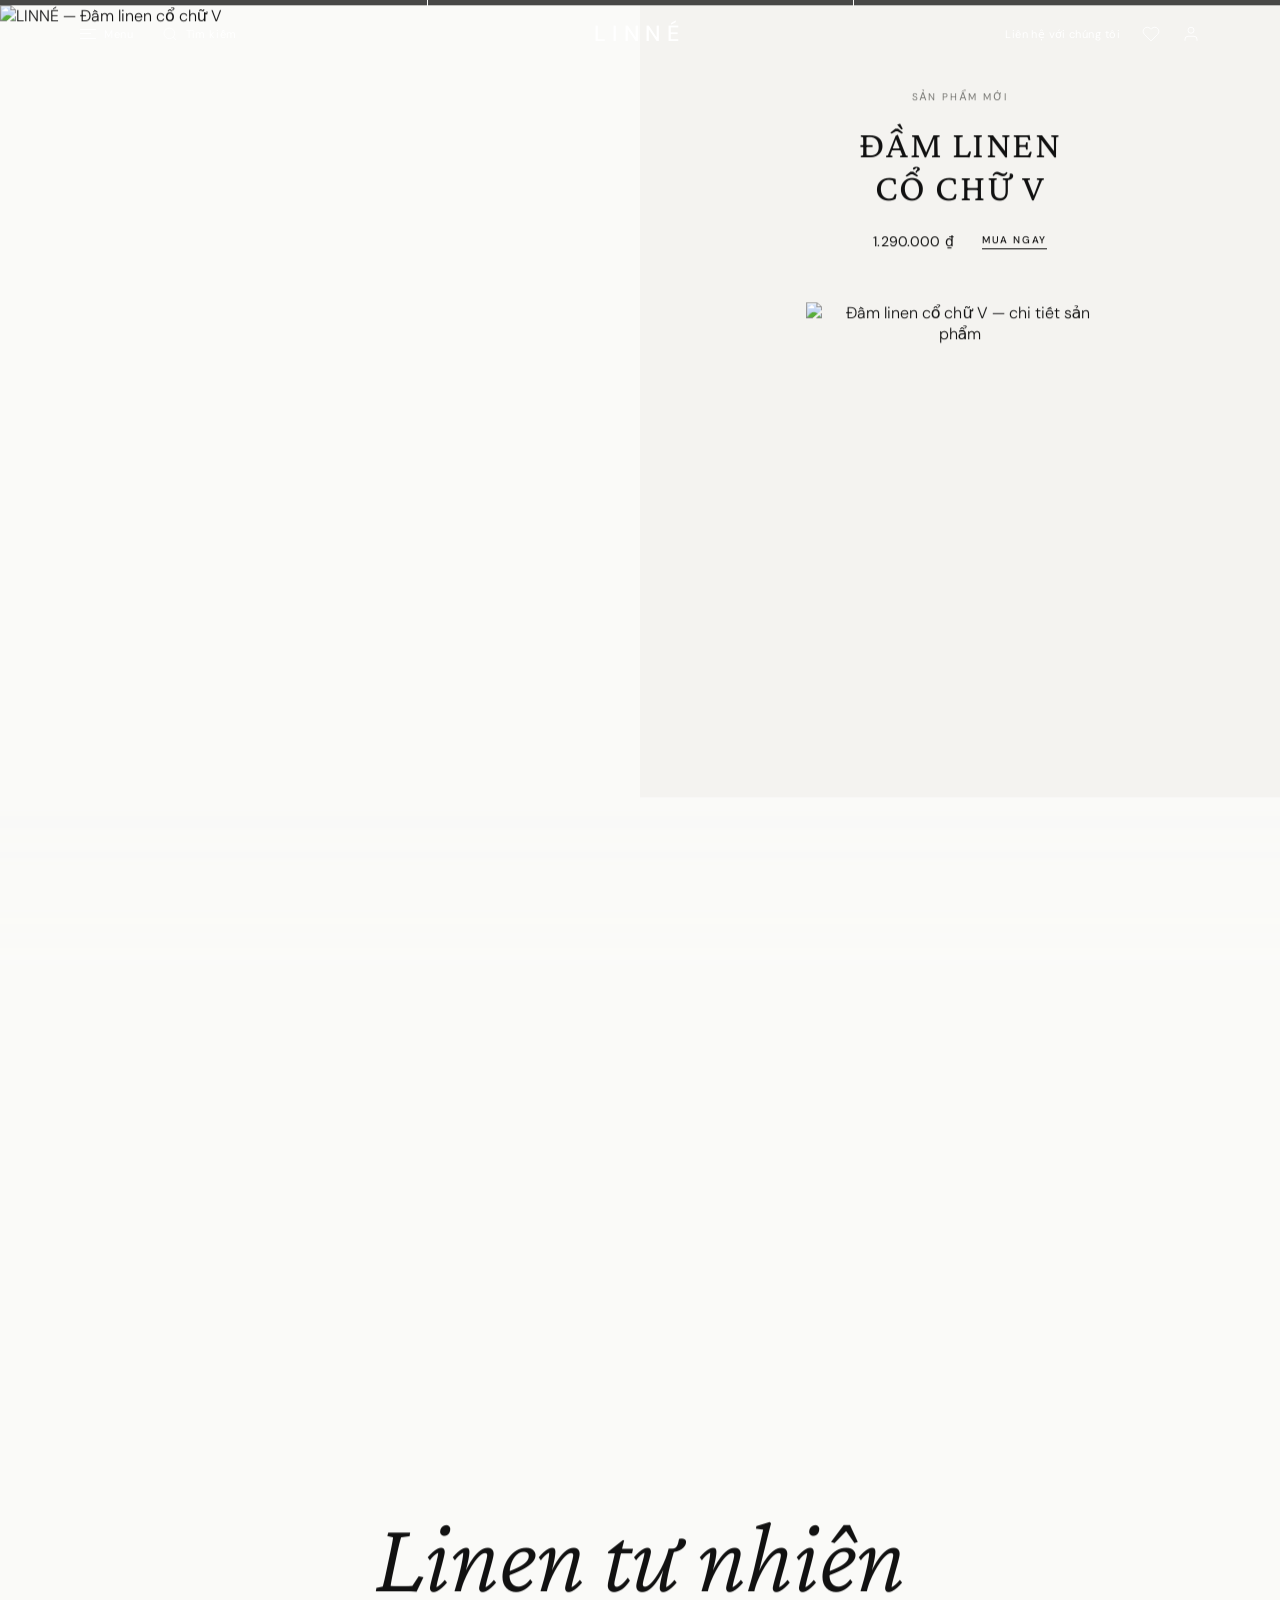
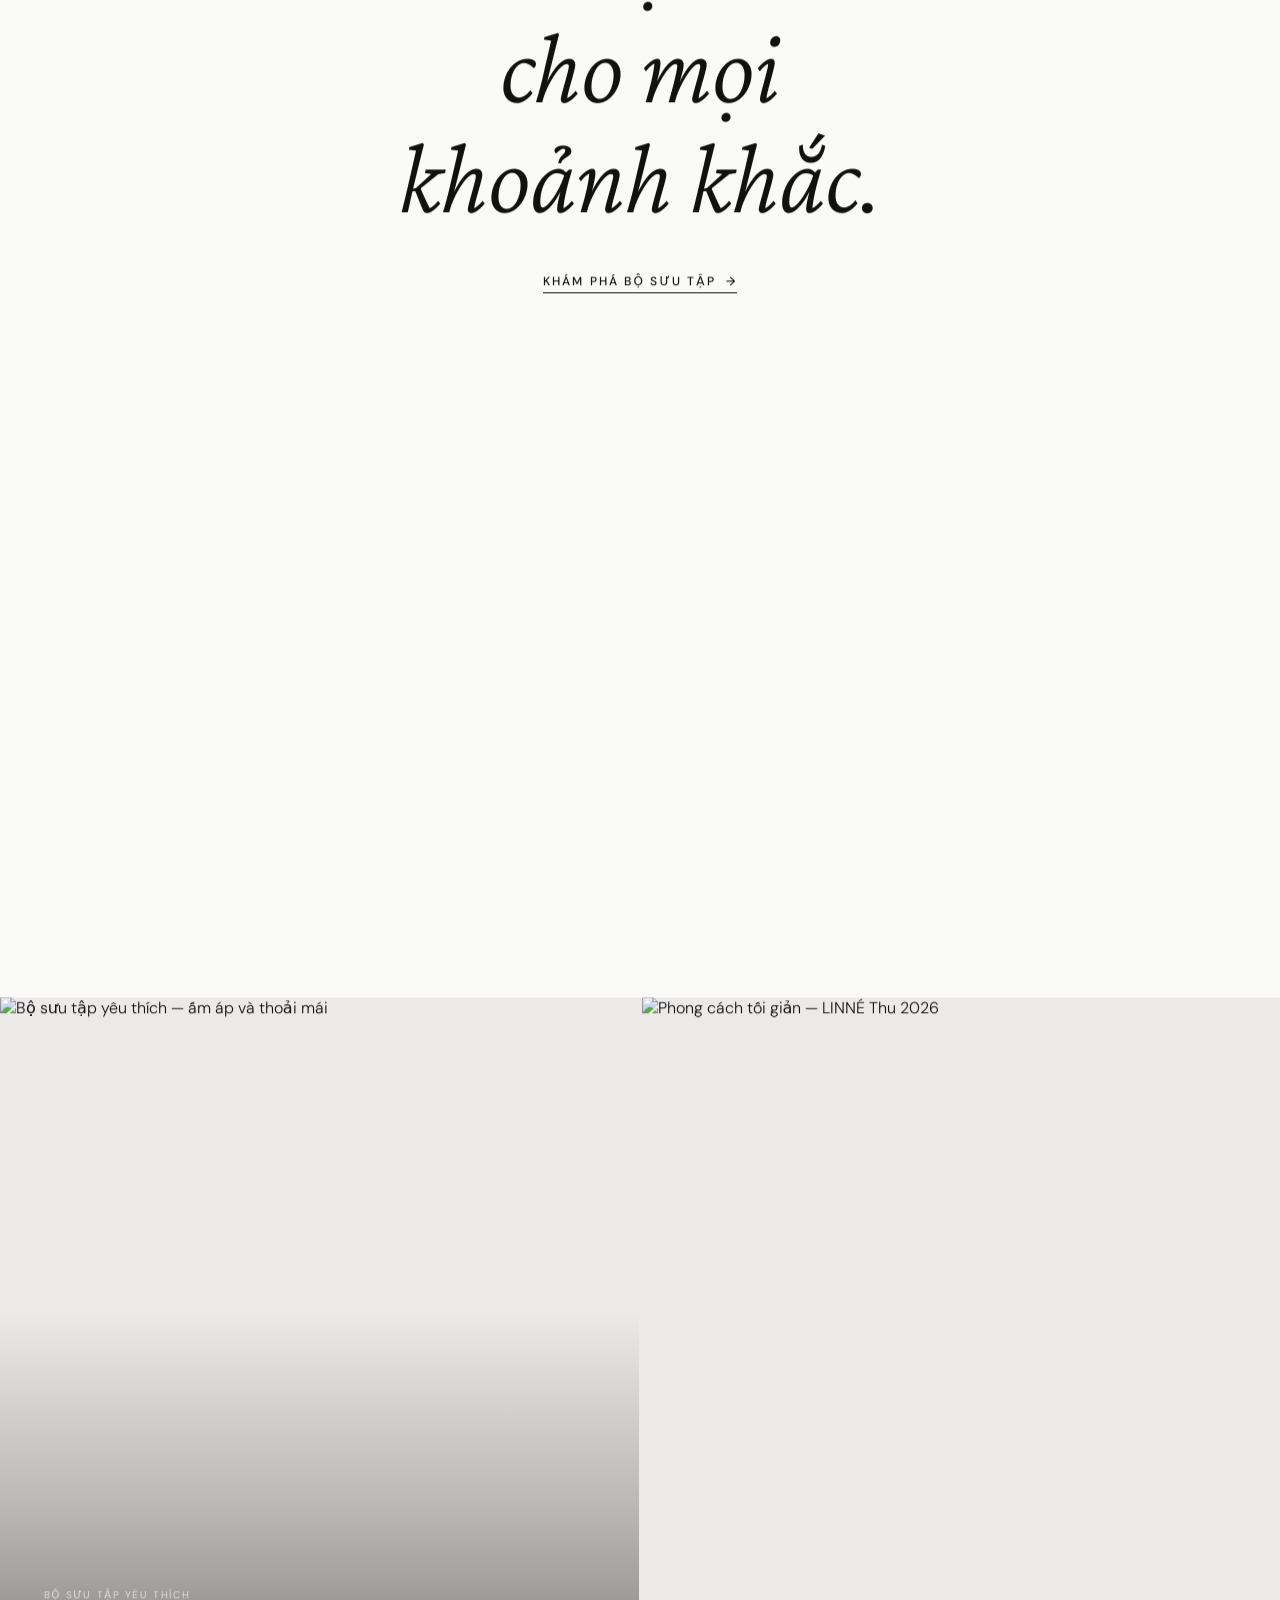
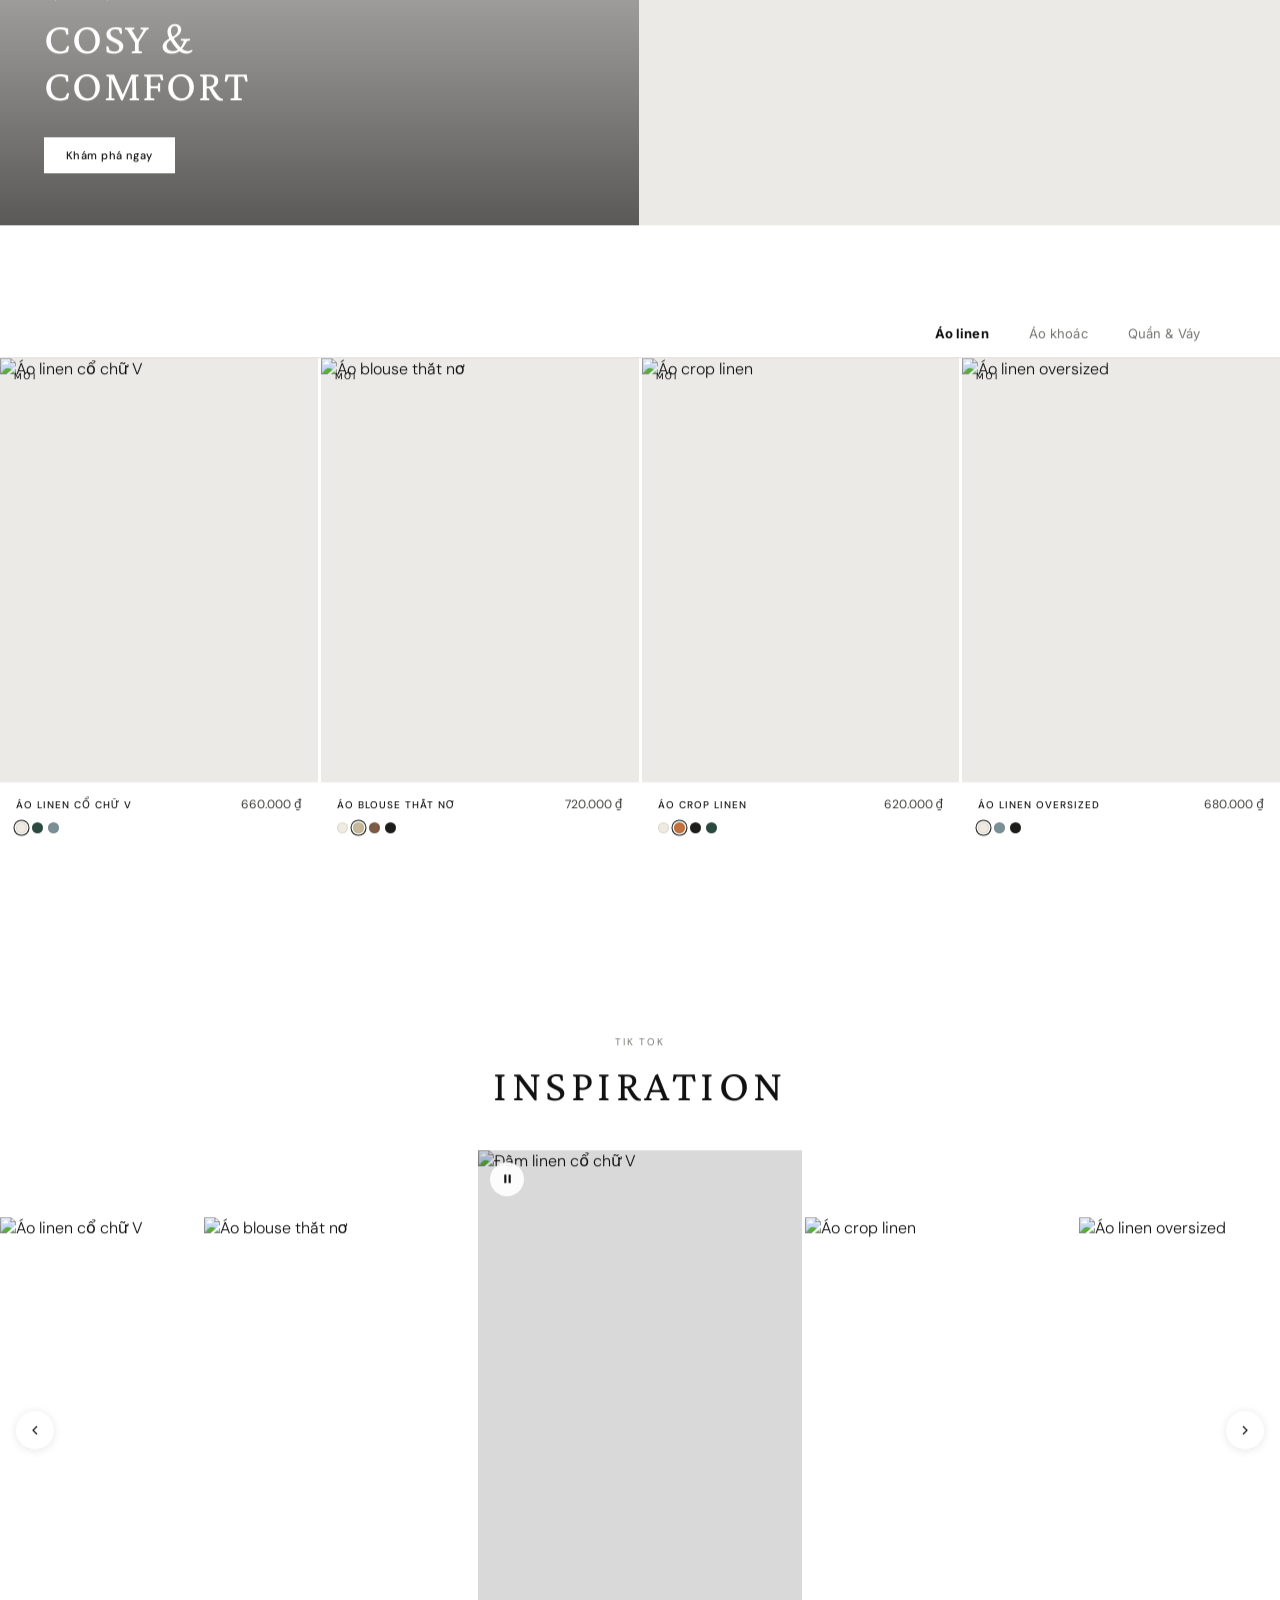
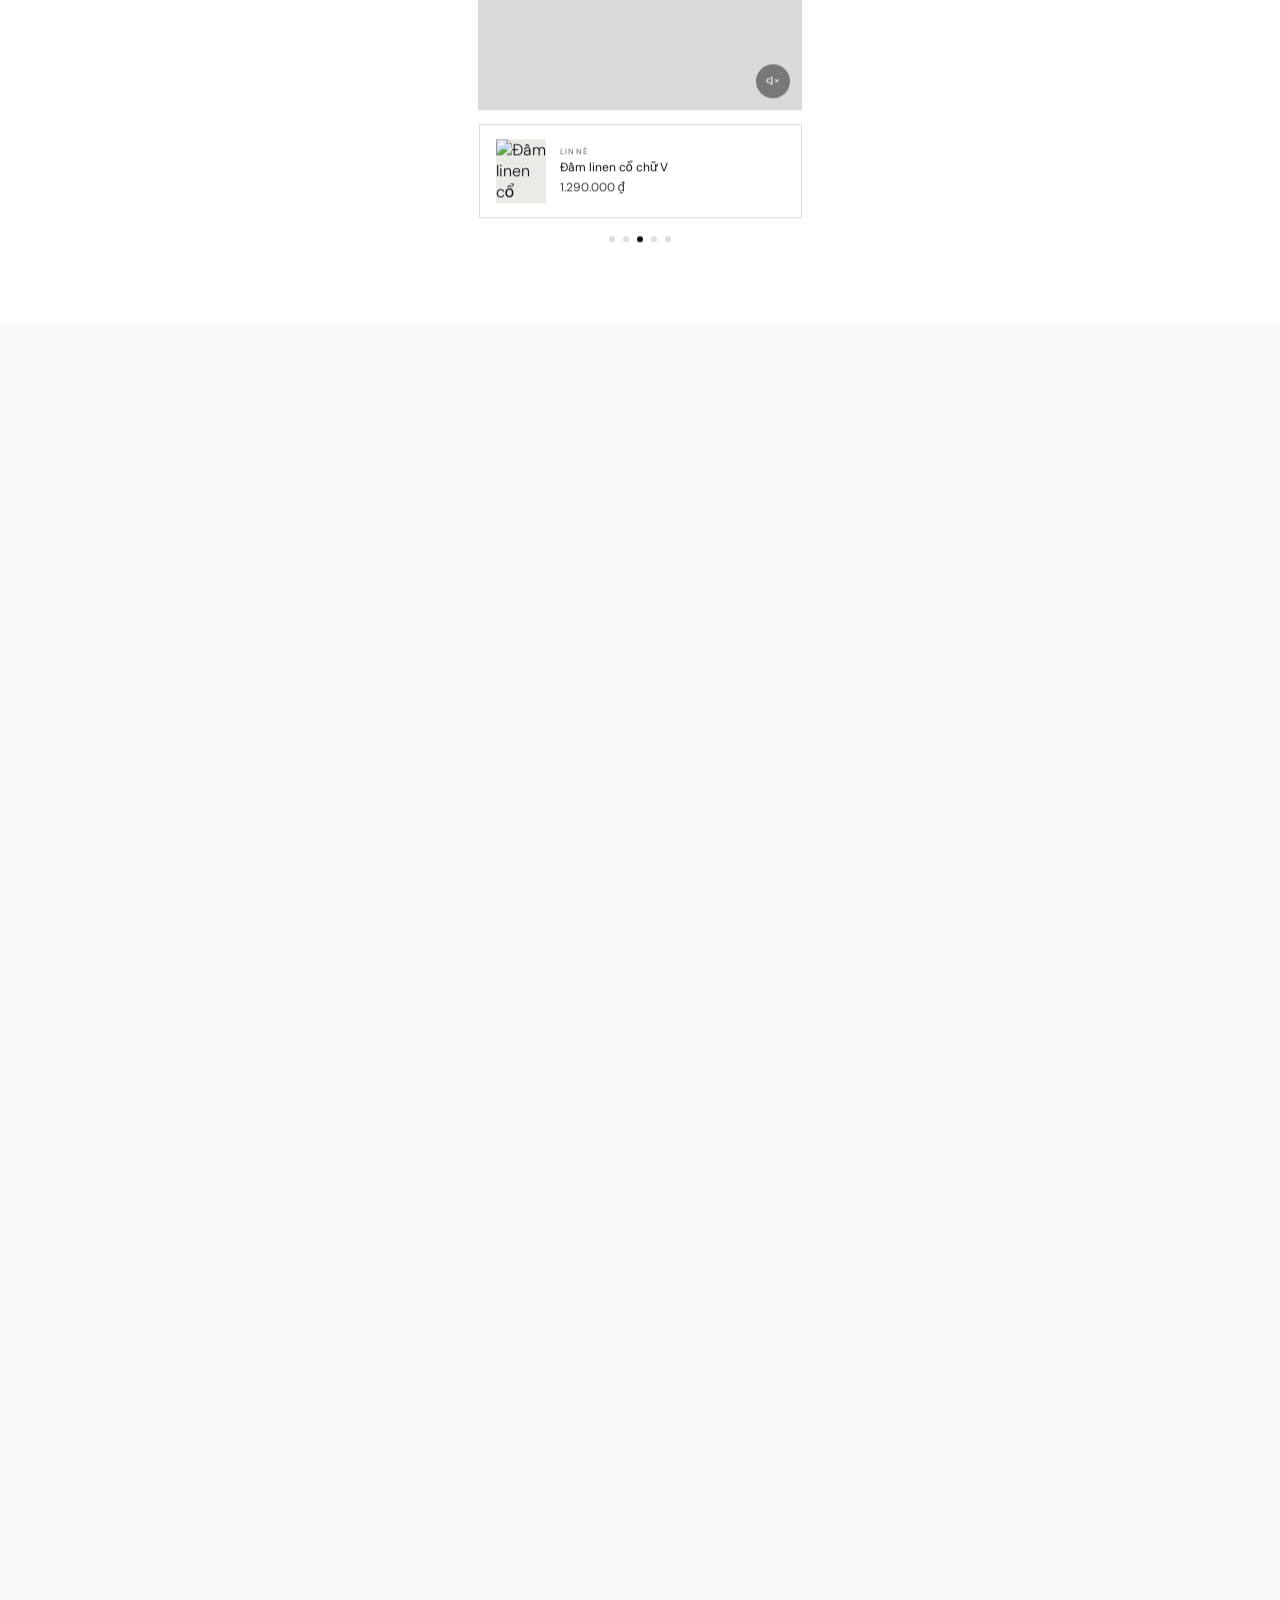
==== index.html @ b901d9e3 "tt cảd" ====
<!DOCTYPE html>
<html lang="vi">
<head>
  <meta charset="UTF-8">
  <meta name="viewport" content="width=device-width, initial-scale=1.0">
  <title>LINNÉ</title>
  <link rel="preconnect" href="https://fonts.googleapis.com">
  <link rel="preconnect" href="https://fonts.gstatic.com" crossorigin>
  <link href="https://fonts.googleapis.com/css2?family=Crimson+Pro:ital,wght@0,300;0,400;0,500;1,300;1,400;1,500&family=DM+Sans:opsz,wght@9..40,300;9..40,400;9..40,500&family=Inter:wght@400;500;600;700&display=swap" rel="stylesheet">
  <link rel="stylesheet" href="style.css">
</head>
<body>

  <!-- ==============================  NAVBAR  ============================== -->
  <header class="navbar" id="navbar">
    <div class="nav-inner">
      <div class="nav-left">
        <button class="nav-btn" id="menuBtn" aria-expanded="false" aria-label="Menu">
          <span class="hbg" aria-hidden="true">
            <span></span><span></span><span></span>
          </span>
          <span id="menuLabel">Menu</span>
        </button>
        <button class="nav-btn" aria-label="Tìm kiếm">
          <svg width="16" height="16" viewBox="0 0 24 24" fill="none" stroke="currentColor" stroke-width="1.2">
            <circle cx="11" cy="11" r="8"/><path d="m21 21-4.35-4.35"/>
          </svg>
          <span>Tìm kiếm</span>
        </button>
      </div>
      <a href="/" class="nav-logo">LINNÉ</a>
      <div class="nav-right">
        <a href="#" class="nav-btn nav-contact">Liên hệ với chúng tôi</a>
        <button class="nav-icon-btn" aria-label="Yêu thích">
          <svg width="18" height="18" viewBox="0 0 24 24" fill="none" stroke="currentColor" stroke-width="1.2">
            <path d="M20.84 4.61a5.5 5.5 0 0 0-7.78 0L12 5.67l-1.06-1.06a5.5 5.5 0 0 0-7.78 7.78l1.06 1.06L12 21.23l7.78-7.78 1.06-1.06a5.5 5.5 0 0 0 0-7.78z"/>
          </svg>
        </button>
        <button class="nav-icon-btn" aria-label="Tài khoản">
          <svg width="18" height="18" viewBox="0 0 24 24" fill="none" stroke="currentColor" stroke-width="1.2">
            <path d="M20 21v-2a4 4 0 0 0-4-4H8a4 4 0 0 0-4 4v2"/>
            <circle cx="12" cy="7" r="4"/>
          </svg>
        </button>
      </div>
    </div>
  </header>

  <!-- ==============================  MEGA MENU  ============================== -->
  <div class="mega-wrap" id="megaWrap">
    <div class="mega-panel">

      <div class="mega-left">
        <nav class="mega-nav">
          <div class="mega-cat active" data-img="imgLinen">
            <div class="mega-cat-row">
              <span class="mega-cat-name">Áo linen</span>
              <span class="mega-cat-sep"></span>
              <span class="mega-cat-count">48 sản phẩm</span>
              <span class="mega-cat-arrow" aria-hidden="true">+</span>
            </div>
            <div class="mega-cat-subs">
              <a href="#" class="mega-sub">Áo sơ mi</a>
              <a href="#" class="mega-sub">Áo blouse</a>
              <a href="#" class="mega-sub">Áo phông</a>
              <a href="#" class="mega-sub">Áo khoác</a>
            </div>
          </div>
          <div class="mega-cat" data-img="imgPants">
            <div class="mega-cat-row">
              <span class="mega-cat-name">Quần &amp; Váy</span>
              <span class="mega-cat-sep"></span>
              <span class="mega-cat-count">32 sản phẩm</span>
              <span class="mega-cat-arrow" aria-hidden="true">+</span>
            </div>
            <div class="mega-cat-subs">
              <a href="#" class="mega-sub">Quần âu</a>
              <a href="#" class="mega-sub">Wide leg</a>
              <a href="#" class="mega-sub">Váy midi</a>
              <a href="#" class="mega-sub">Váy maxi</a>
            </div>
          </div>
          <div class="mega-cat" data-img="imgAcc">
            <div class="mega-cat-row">
              <span class="mega-cat-name">Phụ kiện</span>
              <span class="mega-cat-sep"></span>
              <span class="mega-cat-count">24 sản phẩm</span>
              <span class="mega-cat-arrow" aria-hidden="true">+</span>
            </div>
            <div class="mega-cat-subs">
              <a href="#" class="mega-sub">Túi tote</a>
              <a href="#" class="mega-sub">Mũ linen</a>
              <a href="#" class="mega-sub">Khăn</a>
              <a href="#" class="mega-sub">Túi đeo</a>
            </div>
          </div>
          <div class="mega-cat" data-img="imgSet">
            <div class="mega-cat-row">
              <span class="mega-cat-name">Bộ set linen</span>
              <span class="mega-cat-sep"></span>
              <span class="mega-cat-count">16 sản phẩm</span>
              <span class="mega-cat-arrow" aria-hidden="true">+</span>
            </div>
            <div class="mega-cat-subs">
              <a href="#" class="mega-sub">Set áo + quần</a>
              <a href="#" class="mega-sub">Set blouse + váy</a>
              <a href="#" class="mega-sub">Set oversized</a>
            </div>
          </div>
        </nav>

        <nav class="mega-secondary">
          <a href="#">Lookbook Thu 2026</a>
          <a href="#">À propos LINNÉ</a>
          <a href="#">Liên hệ</a>
        </nav>
      </div>

      <div class="mega-right">
        <div class="mega-img img-linen active" id="imgLinen">
          <div class="img-inner"></div>
          <div class="img-caption">
            <span class="img-caption-eyebrow">Bộ sưu tập</span>
            <span class="img-caption-label">Áo linen</span>
            <span class="img-caption-season">Thu 2026 · 48 sản phẩm</span>
            <a href="#" class="img-caption-cta">Khám phá ngay</a>
          </div>
        </div>
        <div class="mega-img img-pants" id="imgPants">
          <div class="img-inner"></div>
          <div class="img-caption">
            <span class="img-caption-eyebrow">Bộ sưu tập</span>
            <span class="img-caption-label">Quần &amp; Váy</span>
            <span class="img-caption-season">Thu 2026 · 32 sản phẩm</span>
            <a href="#" class="img-caption-cta">Khám phá ngay</a>
          </div>
        </div>
        <div class="mega-img img-acc" id="imgAcc">
          <div class="img-inner"></div>
          <div class="img-caption">
            <span class="img-caption-eyebrow">Phụ kiện</span>
            <span class="img-caption-label">Túi &amp; Mũ &amp; Khăn</span>
            <span class="img-caption-season">Thu 2026 · 24 sản phẩm</span>
            <a href="#" class="img-caption-cta">Khám phá ngay</a>
          </div>
        </div>
        <div class="mega-img img-set" id="imgSet">
          <div class="img-inner"></div>
          <div class="img-caption">
            <span class="img-caption-eyebrow">Trọn bộ</span>
            <span class="img-caption-label">Bộ set linen</span>
            <span class="img-caption-season">Thu 2026 · 16 sản phẩm</span>
            <a href="#" class="img-caption-cta">Khám phá ngay</a>
          </div>
        </div>
      </div>

      <button class="mega-close" id="megaClose" aria-label="Đóng menu">✕</button>
    </div>
  </div>
  <div class="mega-overlay" id="megaOverlay"></div>

  <!-- smooth-wrap: tất cả section scrollable — navbar/mega nằm ngoài (fixed) -->
  <div id="smooth-wrap">

  <!-- ==============================  HERO  ============================== -->
  <section class="hero" id="hero">
    <div class="hero-bg">
      <img
        src="https://wonder-theme-fashion.myshopify.com/cdn/shop/files/5-velour-main-banner-image-desktop.jpg?v=1754861835&width=1920"
        alt="LINNÉ — Bộ sưu tập Thu 2026"
        class="hero-img"
      >
    </div>
    <div class="hero-overlay"></div>

    <!-- Logo to lớn tại hero — JS thu nhỏ khi scroll, nav-logo sẽ fade in thay thế -->
    <div class="hero-logo-wrap" aria-hidden="true">
      <span class="hero-logo-text">LINNÉ</span>
    </div>

    <div class="hero-caption">
      <p class="hero-eyebrow">Mới ra mắt</p>
      <h1 class="hero-title">Bộ sưu tập Thu 2026</h1>
      <div class="hero-links">
        <a href="#" class="hero-link">Khám phá lookbook</a>
        <span class="hero-link-sep"></span>
        <a href="#" class="hero-link">Khám phá thêm</a>
      </div>
    </div>
  </section>

  <!-- ==============================  EDITORIAL GRID  ============================== -->
  <section class="edit-grid" id="editGrid">
    <a href="#" class="edit-grid-item">
      <div class="edit-grid-img edit-grid-img--linen"></div>
      <div class="edit-grid-label">
        <span class="edit-grid-name">Áo linen</span>
        <span class="edit-grid-cta">Khám phá</span>
      </div>
    </a>
    <a href="#" class="edit-grid-item">
      <div class="edit-grid-img edit-grid-img--pants"></div>
      <div class="edit-grid-label">
        <span class="edit-grid-name">Quần &amp; Váy</span>
        <span class="edit-grid-cta">Khám phá</span>
      </div>
    </a>
    <a href="#" class="edit-grid-item">
      <div class="edit-grid-img edit-grid-img--set"></div>
      <div class="edit-grid-label">
        <span class="edit-grid-name">Bộ set linen</span>
        <span class="edit-grid-cta">Khám phá</span>
      </div>
    </a>
  </section>

  <!-- ==============================  FEATURED PRODUCT  ============================== -->
  <section class="feat-product" id="featProduct">
    <div class="feat-product-left">
      <img
        src="https://elleandriley.com/cdn/shop/files/Cashmere_Crew_Camel3.jpg?v=1779070696&width=2160"
        alt="LINNÉ — Đầm linen cổ chữ V"
        class="feat-product-editorial"
      >
    </div>
    <div class="feat-product-right">
      <p class="feat-product-eyebrow">Sản phẩm mới</p>
      <h2 class="feat-product-name">ĐẦM LINEN<br>CỔ CHỮ V</h2>
      <div class="feat-product-meta">
        <span class="feat-product-price">1.290.000 ₫</span>
        <a href="#" class="feat-product-shop">Mua ngay</a>
      </div>
      <div class="feat-product-thumb-wrap">
        <img
          src="https://elleandriley.com/cdn/shop/files/Bandana-Scarf-Sand-Cream3.jpg?v=1781216151&width=2160"
          alt="Đầm linen cổ chữ V — chi tiết sản phẩm"
          class="feat-product-thumb"
        >
      </div>
    </div>
  </section>

  <!-- ==============================  FLOAT PARALLAX  ============================== -->
  <section class="float-section" id="floatSection">
    <!-- Ảnh được inject bởi JS (random position/size/rotation) -->
    <div class="float-content">
      <h2 class="float-title">Linen tự nhiên<br>cho mọi<br>khoảnh khắc.</h2>
      <a href="#" class="float-cta">Khám phá bộ sưu tập <span>→</span></a>
    </div>
  </section>

      <!-- ==============================  DUAL EDITORIAL  ============================== -->
  <section class="dual-edit" id="dualEdit">
    <div class="dual-edit-item">
      <img
        src="https://elleandriley.com/cdn/shop/files/Cashmere_Crew_Camel3.jpg?v=1779070696&width=2160"
        alt="Bộ sưu tập yêu thích — ấm áp và thoải mái"
        class="dual-edit-img"
      >
      <div class="dual-edit-overlay"></div>
      <div class="dual-edit-content">
        <p class="dual-edit-eyebrow">Bộ sưu tập yêu thích</p>
        <h2 class="dual-edit-title">Cosy &<br>Comfort</h2>
        <a href="#" class="dual-edit-btn">Khám phá ngay</a>
      </div>
    </div>
    <div class="dual-edit-item">
      <img
        src="https://elleandriley.com/cdn/shop/files/Slim_Tee_Birch.jpg?v=1778217589&width=2160"
        alt="Phong cách tối giản — LINNÉ Thu 2026"
        class="dual-edit-img"
      >
    </div>
  </section>

  <!-- ==============================  BRAND STATEMENT  ============================== -->
  <!-- <section class="brand-stmt">
    <div class="brand-stmt-inner">
      <div class="brand-stmt-text">
        <p class="brand-stmt-body">Chúng tôi thiết kế những trang phục linen tinh tế, xây dựng phong cách sống bền vững, và mang đến những trải nghiệm mặc đẹp mỗi ngày. Bắt nguồn từ chất liệu tự nhiên và được định hướng bởi sự tối giản, LINNÉ không ngừng phát triển theo cách có chủ đích.</p>
        <a href="#" class="brand-stmt-cta">Tìm hiểu về LINNÉ</a>
      </div>
    </div>
  </section> -->



  <!-- ==============================  SHOP GRID  ============================== -->
  <section class="shop-section" id="shopSection">
    <div class="shop-header">
      <nav class="shop-tabs">
        <button class="shop-tab active">Áo linen</button>
        <button class="shop-tab">Áo khoác</button>
        <button class="shop-tab">Quần &amp; Váy</button>
      </nav>
    </div>

    <div class="shop-grid">

      <div class="shop-card">
        <div class="shop-card-img-wrap">
          <img src="https://elleandriley.com/cdn/shop/files/Slim_tee_Pale_Blue.jpg?v=1778216637&width=2160" alt="Áo linen cổ chữ V" class="shop-card-img">
          <span class="shop-badge">Mới</span>
        </div>
        <div class="shop-card-info">
          <div class="shop-card-row">
            <span class="shop-card-name">Áo linen cổ chữ V</span>
            <span class="shop-card-price">660.000 ₫</span>
          </div>
          <div class="shop-card-swatches">
            <span class="shop-swatch swatch-cream active"></span>
            <span class="shop-swatch swatch-forest"></span>
            <span class="shop-swatch swatch-slate"></span>
          </div>
        </div>
      </div>

      <div class="shop-card">
        <div class="shop-card-img-wrap">
          <img src="https://elleandriley.com/cdn/shop/files/Slim_Tee_BrownMelange2.jpg?v=1778217470&width=2160" alt="Áo blouse thắt nơ" class="shop-card-img">
          <span class="shop-badge">Mới</span>
        </div>
        <div class="shop-card-info">
          <div class="shop-card-row">
            <span class="shop-card-name">Áo blouse thắt nơ</span>
            <span class="shop-card-price">720.000 ₫</span>
          </div>
          <div class="shop-card-swatches">
            <span class="shop-swatch swatch-cream"></span>
            <span class="shop-swatch swatch-camel active"></span>
            <span class="shop-swatch swatch-cognac"></span>
            <span class="shop-swatch swatch-noir"></span>
          </div>
        </div>
      </div>

      <div class="shop-card">
        <div class="shop-card-img-wrap">
          <img src="https://elleandriley.com/cdn/shop/files/Slim_Tee_BrownMelange.jpg?v=1778217470&width=2160" alt="Áo crop linen" class="shop-card-img">
          <span class="shop-badge">Mới</span>
        </div>
        <div class="shop-card-info">
          <div class="shop-card-row">
            <span class="shop-card-name">Áo crop linen</span>
            <span class="shop-card-price">620.000 ₫</span>
          </div>
          <div class="shop-card-swatches">
            <span class="shop-swatch swatch-cream"></span>
            <span class="shop-swatch swatch-rust active"></span>
            <span class="shop-swatch swatch-noir"></span>
            <span class="shop-swatch swatch-forest"></span>
          </div>
        </div>
      </div>

      <div class="shop-card">
        <div class="shop-card-img-wrap">
          <img src="https://elleandriley.com/cdn/shop/files/Slim_Tee_Birch.jpg?v=1778217589&width=2160" alt="Áo linen oversized" class="shop-card-img">
          <span class="shop-badge">Mới</span>
        </div>
        <div class="shop-card-info">
          <div class="shop-card-row">
            <span class="shop-card-name">Áo linen oversized</span>
            <span class="shop-card-price">680.000 ₫</span>
          </div>
          <div class="shop-card-swatches">
            <span class="shop-swatch swatch-cream active"></span>
            <span class="shop-swatch swatch-slate"></span>
            <span class="shop-swatch swatch-noir"></span>
          </div>
        </div>
      </div>

    </div>
  </section>

  <!-- ==============================  TIKTOK INSPIRATION  ============================== -->
  <section class="tiktok-section" id="tiktokSection">
    <div class="tiktok-header">
      <p class="tiktok-eyebrow">Tik Tok</p>
      <h2 class="tiktok-title">Inspiration</h2>
    </div>

    <div class="tiktok-stage">
      <button class="tiktok-arrow tiktok-arrow--prev" aria-label="Trước">
        <svg width="16" height="16" viewBox="0 0 24 24" fill="none" stroke="currentColor" stroke-width="1.8"><polyline points="15 18 9 12 15 6"/></svg>
      </button>

      <div class="tiktok-track">
        <div class="tiktok-item">
          <img src="https://elleandriley.com/cdn/shop/files/Slim_tee_Pale_Blue.jpg?v=1778216637&width=2160" alt="Inspiration 1" class="tiktok-img">
        </div>
        <div class="tiktok-item">
          <img src="https://elleandriley.com/cdn/shop/files/Slim_Tee_BrownMelange2.jpg?v=1778217470&width=2160" alt="Inspiration 2" class="tiktok-img">
        </div>
        <div class="tiktok-item tiktok-item--active">
          <img src="https://elleandriley.com/cdn/shop/files/Cashmere_Crew_Camel3.jpg?v=1779070696&width=2160" alt="Inspiration 3" class="tiktok-img">
          <button class="tiktok-ctrl tiktok-ctrl--play" aria-label="Tạm dừng">
            <svg width="13" height="13" viewBox="0 0 24 24" fill="currentColor"><rect x="6" y="4" width="4" height="16" rx="1"/><rect x="14" y="4" width="4" height="16" rx="1"/></svg>
          </button>
          <button class="tiktok-ctrl tiktok-ctrl--mute" aria-label="Tắt tiếng">
            <svg width="13" height="13" viewBox="0 0 24 24" fill="none" stroke="currentColor" stroke-width="1.8"><polygon points="11 5 6 9 2 9 2 15 6 15 11 19 11 5"/><line x1="23" y1="9" x2="17" y2="15"/><line x1="17" y1="9" x2="23" y2="15"/></svg>
          </button>
        </div>
        <div class="tiktok-item">
          <img src="https://elleandriley.com/cdn/shop/files/Slim_Tee_BrownMelange.jpg?v=1778217470&width=2160" alt="Inspiration 4" class="tiktok-img">
        </div>
        <div class="tiktok-item">
          <img src="https://elleandriley.com/cdn/shop/files/Slim_Tee_Birch.jpg?v=1778217589&width=2160" alt="Inspiration 5" class="tiktok-img">
        </div>
      </div>

      <button class="tiktok-arrow tiktok-arrow--next" aria-label="Tiếp">
        <svg width="16" height="16" viewBox="0 0 24 24" fill="none" stroke="currentColor" stroke-width="1.8"><polyline points="9 18 15 12 9 6"/></svg>
      </button>
    </div>

    <div class="tiktok-bottom">
      <div class="tiktok-product-card">
        <img src="https://elleandriley.com/cdn/shop/files/Slim_tee_Pale_Blue.jpg?v=1778216637&width=2160" alt="Áo linen cổ chữ V" class="tiktok-product-thumb">
        <div class="tiktok-product-info">
          <span class="tiktok-product-brand">LINNÉ</span>
          <span class="tiktok-product-name">Áo linen cổ chữ V</span>
          <span class="tiktok-product-price">660.000 ₫</span>
        </div>
      </div>
      <div class="tiktok-dots">
        <span class="tiktok-dot"></span>
        <span class="tiktok-dot"></span>
        <span class="tiktok-dot tiktok-dot--active"></span>
        <span class="tiktok-dot"></span>
        <span class="tiktok-dot"></span>
      </div>
    </div>
  </section>

  </div><!-- /#smooth-wrap -->

  <script src="main.js"></script>
</body>
</html>
---- style.css ----
/* ============================================
   LINNÉ — style.css
   Crimson Pro + DM Sans
============================================ */

/* ---------- Tokens ---------- */
:root {
  --ink:        #111111;
  --graphite:   #3A3A38;
  --ash:        #767672;
  --silver:     #B2B0AB;
  --pebble:     #E0DDD8;
  --stone:      #ECEAE6;
  --ivory:      #F4F3F0;
  --warm-white: #FAFAF8;
  --white:      #FFFFFF;

  /* Swatch palette */
  --swatch-cream:  #F0EBE1;
  --swatch-camel:  #C9B99A;
  --swatch-cognac: #7D5A45;
  --swatch-rust:   #C4713C;
  --swatch-forest: #2B4A3F;
  --swatch-slate:  #7B8F96;
  --swatch-noir:   #1C1C1A;

  --font-display: 'Crimson Pro', Georgia, serif;
  --font-body:    'DM Sans', system-ui, sans-serif;

  --nav-h:  68px;
  --ease:   0.3s ease;
  --pad-x:  80px;
}

/* ---------- Reset ---------- */
*, *::before, *::after { box-sizing: border-box; margin: 0; padding: 0; }

html {
  font-size: 16px;
  -webkit-font-smoothing: antialiased;
  height: 100%;
}

body {
  font-family: var(--font-body);
  font-weight: 300;
  background: var(--warm-white);
  color: var(--ink);
  min-height: 100%;
}

a      { text-decoration: none; color: inherit; }
button { font: inherit; background: none; border: none; cursor: pointer; }
img    { display: block; }

/* ============================================
   NAVBAR
============================================ */
.navbar {
  position: fixed;
  top: 0; left: 0; right: 0;
  z-index: 200;
  height: var(--nav-h);
  background: transparent;
  border-bottom: 0.5px solid transparent;
  transition: background var(--ease), border-color var(--ease);
}

.navbar.filled {
  background: var(--white);
  border-bottom-color: var(--pebble);
}

.nav-inner {
  height: 100%;
  padding: 0 var(--pad-x);
  display: grid;
  grid-template-columns: 1fr auto 1fr;
  align-items: center;
}

.nav-left {
  display: flex;
  align-items: center;
  gap: 28px;
}

.nav-btn {
  display: flex;
  align-items: center;
  gap: 8px;
  font-family: var(--font-body);
  font-size: 11px;
  font-weight: 400;
  letter-spacing: 0.06em;
  color: var(--white);
  transition: opacity var(--ease), color var(--ease);
}
.nav-btn:hover { opacity: 0.55; }
.navbar.filled .nav-btn { color: var(--ink); }

.nav-logo {
  font-family: var(--font-body);
  font-size: 22px;
  font-weight: 500;
  letter-spacing: 0.30em;
  text-transform: uppercase;
  color: var(--white);
  justify-self: center;
  transition: opacity var(--ease), color var(--ease);
}
.nav-logo:hover { opacity: 0.6; }
.navbar.filled .nav-logo { color: var(--ink); }

.nav-right {
  display: flex;
  align-items: center;
  gap: 22px;
  justify-content: flex-end;
}

.nav-contact {
  font-family: var(--font-body);
  font-size: 11px;
  font-weight: 400;
  letter-spacing: 0.04em;
  color: var(--white);
  transition: opacity var(--ease), color var(--ease);
}
.nav-contact:hover { opacity: 0.55; }
.navbar.filled .nav-contact { color: var(--ink); }

.nav-icon-btn {
  color: var(--white);
  display: flex;
  align-items: center;
  transition: opacity var(--ease), color var(--ease);
}
.nav-icon-btn:hover { opacity: 0.55; }
.navbar.filled .nav-icon-btn { color: var(--ink); }

/* ============================================
   HERO
============================================ */
.hero {
  position: relative;
  width: 100%;
  height: 130vh;
  height: 130dvh;
  user-select: none;
  overflow: hidden;
  background: #18170f;
}

.hero-bg {
  position: absolute;
  inset: 0;
}

.hero-img {
  width: 100%;
  height: 100%;
  object-fit: cover;
  object-position: center 20%;
}

.hero-overlay {
  position: absolute;
  inset: 0;
  background: linear-gradient(
    to top,
    rgba(0,0,0,0.72) 0%,
    rgba(0,0,0,0.18) 35%,
    rgba(0,0,0,0.04) 60%,
    transparent 100%
  );
  pointer-events: none;
}

.hero-caption {
  position: absolute;
  bottom: 80px;
  left: 0; right: 0;
  display: flex;
  flex-direction: column;
  align-items: center;
  text-align: center;
  z-index: 2;
  padding: 0 24px;
}

.hero-eyebrow {
  font-family: var(--font-body);
  font-size: 10px;
  font-weight: 400;
  letter-spacing: 0.20em;
  text-transform: uppercase;
  color: rgba(255,255,255,0.6);
  margin-bottom: 12px;
}

.hero-title {
  font-family: var(--font-display);
  font-size: clamp(26px, 4vw, 44px);
  font-weight: 400;
  font-style: italic;
  line-height: 1.15;
  color: var(--white);
  margin-bottom: 20px;
  letter-spacing: 0.01em;
}

.hero-links {
  display: flex;
  align-items: center;
  justify-content: center;
  gap: 20px;
  flex-wrap: wrap;
}

.hero-link {
  font-family: var(--font-body);
  font-size: 11px;
  font-weight: 400;
  letter-spacing: 0.08em;
  color: var(--white);
  border-bottom: 0.5px solid rgba(255,255,255,0.5);
  padding-bottom: 2px;
  transition: opacity 0.2s ease;
  white-space: nowrap;
}
.hero-link:hover { opacity: 0.55; }

/* ── Hero Logo Overlay ── */
.hero-logo-wrap {
  position: absolute;
  top: 0; left: 0; right: 0;
  z-index: 3;
  display: flex;
  justify-content: center;
  padding-top: calc(var(--nav-h) + 18px);
  pointer-events: none;
  user-select: none;
  transform-origin: center center; /* blur dissolve: scale từ tâm, không có hướng */
  will-change: transform, opacity;
  animation: fade-in 0.7s ease 0.25s both;
}

.hero-logo-text {
  font-family: var(--font-body);
  font-size: clamp(68px, 11vw, 172px);
  font-weight: 500;
  letter-spacing: 0.30em;
  text-transform: uppercase;
  color: var(--white);
  line-height: 1;
}

.hero-link-sep {
  display: block;
  width: 0.5px;
  height: 11px;
  background: rgba(255,255,255,0.3);
  flex-shrink: 0;
}

/* ============================================
   CATEGORY SECTIONS — Pattern B
============================================ */
.cat-section {
  background: var(--warm-white);
}

.section-divider {
  display: flex;
  align-items: center;
  padding: 52px var(--pad-x);
  gap: 0;
}

.section-divider::before,
.section-divider::after {
  content: '';
  flex: 1;
  height: 0.5px;
  background: var(--pebble);
  max-width: 120px;
}

.section-ornament {
  font-family: var(--font-body);
  font-size: 9px;
  color: var(--silver);
  padding: 0 20px;
  letter-spacing: 0.05em;
  flex-shrink: 0;
  user-select: none;
}

/* ── Cat hero ── */
.cat-hero {
  display: flex;
  position: relative;
  width: 100%;
  overflow: hidden;
  height: clamp(380px, 58vh, 700px);
  background: var(--stone);
  cursor: pointer;
}

.cat-hero-img {
  position: absolute;
  inset: 0;
  width: 100%;
  height: 100%;
  object-fit: cover;
  object-position: center;
  transition: transform 0.7s ease;
}
.cat-hero:hover .cat-hero-img { transform: scale(1.025); }

.cat-hero-overlay {
  position: absolute;
  inset: 0;
  background: linear-gradient(
    to top,
    rgba(0,0,0,0.62) 0%,
    rgba(0,0,0,0.12) 45%,
    transparent 68%
  );
  pointer-events: none;
}

.cat-hero-label {
  position: absolute;
  inset: 0;
  display: flex;
  align-items: flex-end;
  justify-content: center;
}

.cat-label-inner {
  width: 100%;
  padding: 0 var(--pad-x) 44px;
  display: flex;
  flex-direction: column;
  align-items: center;
  text-align: center;
  gap: 14px;
}

.cat-eyebrow {
  font-family: var(--font-body);
  font-size: 10px;
  font-weight: 400;
  letter-spacing: 0.16em;
  text-transform: uppercase;
  color: rgba(255,255,255,0.55);
  margin-bottom: 6px;
}

.cat-title {
  font-family: var(--font-display);
  font-size: clamp(26px, 3.2vw, 44px);
  font-weight: 400;
  font-style: italic;
  color: var(--white);
  line-height: 1.1;
  letter-spacing: 0.01em;
}

.cat-cta {
  font-family: 'DM Sans', system-ui, sans-serif;
  font-style: normal;
  font-size: 10px;
  font-weight: 400;
  letter-spacing: 0.14em;
  text-transform: uppercase;
  color: rgba(255,255,255,0.75);
  border-bottom: 0.5px solid rgba(255,255,255,0.4);
  padding-bottom: 2px;
  white-space: nowrap;
  opacity: 0;
  transform: translateY(6px);
  transition: opacity 0.25s ease, transform 0.25s ease;
}
.cat-hero:hover .cat-cta {
  opacity: 1;
  transform: translateY(0);
}

/* ── Products row ── */
.cat-products-row {
  padding-top: 20px;
  padding-bottom: 60px;
}

.cat-scroll-viewport {
  overflow: hidden;
  padding: 0 var(--pad-x);
}

.cat-row-header {
  display: flex;
  justify-content: space-between;
  align-items: center;
  padding: 0 var(--pad-x) 14px;
}

.cat-row-left {
  display: flex;
  align-items: center;
  gap: 8px;
}

.cat-row-name {
  font-family: var(--font-body);
  font-size: 11px;
  font-weight: 500;
  letter-spacing: 0.05em;
  color: var(--ink);
}

.cat-row-sep {
  font-size: 11px;
  color: var(--silver);
}

.cat-row-count {
  font-family: var(--font-body);
  font-size: 11px;
  font-weight: 300;
  color: var(--ash);
}

/* Scroll arrow buttons */
.cat-row-nav {
  display: flex;
  gap: 2px;
}

.scroll-btn {
  display: flex;
  align-items: center;
  justify-content: center;
  width: 30px;
  height: 30px;
  border: 0.5px solid var(--pebble);
  border-radius: 1px;
  color: var(--ash);
  background: var(--white);
  transition: border-color 0.2s ease, color 0.2s ease, background 0.2s ease;
  flex-shrink: 0;
}
.scroll-btn:hover {
  border-color: var(--ink);
  color: var(--ink);
  background: var(--warm-white);
}

/* ── Scroll track ── */
.cat-scroll-track {
  display: flex;
  gap: 12px;
  overflow-x: auto;
  scrollbar-width: none;
  -ms-overflow-style: none;
  padding: 2px 0 6px;
  /* clip-snap */
  scroll-snap-type: x mandatory;
  -webkit-overflow-scrolling: touch;
}
.cat-scroll-track::-webkit-scrollbar { display: none; }

/* ── Progress bar ── */
.cat-scroll-progress {
  height: 1px;
  background: var(--stone);
  margin: 12px var(--pad-x) 0;
  overflow: hidden;
}

.cat-scroll-bar {
  height: 100%;
  width: 0%;
  background: var(--graphite);
  transition: width 0.08s linear;
}

/* ============================================
   PRODUCT CARD — follows prototype exactly
============================================ */
.product-card {
  /* 4 cards per row: 25% of track − gap share (36px / 4 = 9px) */
  flex: 0 0 calc(25% - 9px);
  background: var(--white);
  border: 0.5px solid var(--pebble);
  border-radius: 2px;
  overflow: hidden;
  cursor: pointer;
  scroll-snap-align: start;
  transition: border-color 0.2s ease;
}
.product-card:hover { border-color: var(--silver); }

/* Image area */
.product-img-wrap {
  position: relative;
  aspect-ratio: 3 / 4;
  background: var(--stone);
  overflow: hidden;
}

.product-img-wrap img {
  position: absolute;
  inset: 0;
  width: 100%;
  height: 100%;
  object-fit: cover;
  object-position: center top;
  transition: transform 0.55s ease;
}
.product-card:hover .product-img-wrap img { transform: scale(1.04); }

/* Wishlist button (top-right overlay) */
.product-wishlist {
  position: absolute;
  top: 10px;
  right: 10px;
  z-index: 3;
  width: 28px;
  height: 28px;
  display: flex;
  align-items: center;
  justify-content: center;
  color: var(--ink);
  background: rgba(255,255,255,0.82);
  border-radius: 50%;
  opacity: 0;
  transition: opacity 0.2s ease;
}
.product-card:hover .product-wishlist { opacity: 1; }
.product-wishlist:hover { background: var(--white); }

/* Badge */
.product-badge {
  position: absolute;
  top: 10px;
  left: 10px;
  z-index: 3;
}

/* Info block */
.product-info {
  padding: 14px 16px 16px;
}

.product-cat {
  font-family: var(--font-body);
  font-size: 11px;
  font-weight: 500;
  letter-spacing: 0.14em;
  text-transform: uppercase;
  color: var(--ash);
  margin-bottom: 5px;
}

.product-name {
  font-family: var(--font-display);
  font-size: 19px;
  font-weight: 500;
  line-height: 1.25;
  color: var(--ink);
  margin-bottom: 10px;
  white-space: nowrap;
  overflow: hidden;
  text-overflow: ellipsis;
}

.color-swatch-row {
  display: flex;
  gap: 6px;
  margin-bottom: 10px;
}

.color-dot {
  width: 14px;
  height: 14px;
  border-radius: 50%;
  border: 0.5px solid transparent;
  flex-shrink: 0;
  cursor: pointer;
  transition: box-shadow 0.15s ease;
}
.color-dot:hover,
.color-dot.active {
  box-shadow: 0 0 0 2px var(--warm-white), 0 0 0 3px var(--ink);
}

.product-price-row {
  display: flex;
  align-items: baseline;
  gap: 8px;
}

.t-price {
  font-family: var(--font-body);
  font-size: 14px;
  font-weight: 500;
  color: var(--ink);
}

.t-price-old {
  font-family: var(--font-body);
  font-size: 12px;
  font-weight: 300;
  color: var(--silver);
  text-decoration: line-through;
}

/* ============================================
   BADGES
============================================ */
.badge {
  display: inline-block;
  font-family: 'DM Sans', system-ui, sans-serif;
  font-style: normal;
  font-size: 8px;
  font-weight: 500;
  letter-spacing: 0.12em;
  text-transform: uppercase;
  padding: 3px 9px;
  border-radius: 1px;
  line-height: 1.4;
}

.badge-dark {
  background: var(--ink);
  color: var(--white);
}

.badge-sale {
  background: #C0392B;
  color: var(--white);
}

.badge-outline {
  background: transparent;
  color: var(--white);
  border: 0.5px solid rgba(255,255,255,0.7);
}

.badge-muted {
  background: var(--stone);
  color: var(--graphite);
}

/* ============================================
   MEGA MENU
============================================ */

/* ── Hamburger → ✕ morph ── */
.hbg {
  display: flex;
  flex-direction: column;
  justify-content: center;
  gap: 3.5px;
  width: 16px;
  height: 14px;
  flex-shrink: 0;
}
.hbg span {
  display: block;
  height: 1px;
  background: currentColor;
  transform-origin: center;
  transition: transform 0.32s cubic-bezier(0.4,0,0.2,1),
              opacity  0.32s ease,
              width    0.32s ease;
}
.hbg span:nth-child(2) { width: 68%; }

.navbar.menu-open .hbg span:nth-child(1) { transform: translateY(4.5px) rotate(45deg); }
.navbar.menu-open .hbg span:nth-child(2) { opacity: 0; width: 0; }
.navbar.menu-open .hbg span:nth-child(3) { transform: translateY(-4.5px) rotate(-45deg); }

/* ── Navbar filled state when menu open ── */
.navbar.menu-open {
  background: var(--white);
  border-bottom-color: var(--pebble);
}
.navbar.menu-open .nav-btn,
.navbar.menu-open .nav-logo,
.navbar.menu-open .nav-contact,
.navbar.menu-open .nav-icon-btn { color: var(--ink); }

/* ── Wrap ── */
.mega-wrap {
  position: fixed;
  top: var(--nav-h);
  left: 0; right: 0;
  z-index: 200;
  pointer-events: none;
}
.mega-wrap.open { pointer-events: all; }

/* ── Panel ── */
.mega-panel {
  display: flex;
  height: min(560px, 78vh);
  background: var(--white);
  border-bottom: 0.5px solid var(--pebble);
  overflow: hidden;
  box-shadow: 0 24px 48px rgba(0,0,0,0.07);
  opacity: 0;
  transform: translateY(-20px);
  transition: opacity  0.44s cubic-bezier(0.4,0,0.2,1),
              transform 0.44s cubic-bezier(0.4,0,0.2,1);
}
.mega-wrap.open .mega-panel {
  opacity: 1;
  transform: translateY(0);
}

/* ── Left column ── */
.mega-left {
  flex: 0 0 52%;
  display: flex;
  flex-direction: column;
  justify-content: space-between;
  padding: 52px var(--pad-x) 44px;
  border-right: 0.5px solid var(--stone);
}

/* ── Category links ── */
.mega-nav {
  display: flex;
  flex-direction: column;
  overflow-y: auto;
  scrollbar-width: none;
}
.mega-nav::-webkit-scrollbar { display: none; }

.mega-cat {
  display: flex;
  flex-direction: column;
  padding: 8px 0;
  cursor: pointer;
  opacity: 0;
  transform: translateX(-18px);
}

.mega-cat-row {
  display: flex;
  align-items: center;
  width: 100%;
}

@keyframes catIn {
  to { opacity: 1; transform: translateX(0); }
}

/* stagger delay được set bởi JS qua --stagger-delay → support n danh mục */
.mega-wrap.open .mega-cat {
  animation: catIn 0.46s cubic-bezier(0.4,0,0.2,1) var(--stagger-delay, 0.07s) forwards;
}

.mega-cat-name {
  font-family: var(--font-display);
  font-size: clamp(26px, 3.2vw, 46px);
  font-style: italic;
  font-weight: 400;
  line-height: 1.15;
  letter-spacing: 0.01em;
  color: var(--silver);
  transition: color 0.35s ease;
  white-space: nowrap;
}

.mega-cat-sep {
  flex: 1;
  height: 0.5px;
  background: var(--stone);
  margin: 0 20px;
  margin-top: 4px;
  transform: scaleX(0);
  transform-origin: left;
  transition: transform 0.45s cubic-bezier(0.4, 0, 0.2, 1), background 0.35s ease;
}

.mega-cat-count {
  font-family: var(--font-body);
  font-size: 10px;
  font-weight: 400;
  letter-spacing: 0.1em;
  text-transform: uppercase;
  color: var(--silver);
  margin-top: 4px;
  opacity: 0;
  transform: translateX(-8px);
  transition: opacity 0.35s ease, transform 0.35s ease;
  white-space: nowrap;
}

.mega-cat.active .mega-cat-name,
.mega-cat:hover  .mega-cat-name  { color: var(--ink); }

.mega-cat.active .mega-cat-count,
.mega-cat:hover  .mega-cat-count  { opacity: 1; transform: translateX(0); color: var(--ash); }

.mega-cat.active .mega-cat-sep,
.mega-cat:hover  .mega-cat-sep   { transform: scaleX(1); background: var(--pebble); }

/* ── Arrow indicator (mobile only) ── */
.mega-cat-arrow {
  display: none;
}

/* ── Sub-links ── */
.mega-cat-subs {
  display: flex;
  flex-wrap: wrap;
  gap: 6px 20px;
  padding-top: 6px;
  max-height: 0;
  overflow: hidden;
  opacity: 0;
  transition: max-height 0.5s cubic-bezier(0.4, 0, 0.2, 1) 0.06s,
              opacity     0.4s ease-out 0.08s;
}

/* Chỉ expand khi hover — active chỉ dùng cho image crossfade */
.mega-wrap.open .mega-cat:hover .mega-cat-subs {
  max-height: 80px;
  opacity: 1;
}

.mega-sub {
  font-family: var(--font-body);
  font-size: 11px;
  font-weight: 400;
  letter-spacing: 0.05em;
  color: var(--ash);
  padding-bottom: 1px;
  border-bottom: 0.5px solid transparent;
  transition: color 0.18s ease, border-color 0.18s ease;
  white-space: nowrap;
}
.mega-sub:hover {
  color: var(--ink);
  border-bottom-color: var(--ink);
}

/* ── Secondary links ── */
.mega-secondary {
  display: flex;
  gap: 28px;
  flex-wrap: wrap;
  opacity: 0;
  transform: translateY(10px);
  transition: opacity 0.4s ease 0.42s, transform 0.4s ease 0.42s;
}
.mega-wrap.open .mega-secondary {
  opacity: 1;
  transform: translateY(0);
}

.mega-secondary a {
  font-family: var(--font-body);
  font-size: 10px;
  font-weight: 400;
  letter-spacing: 0.12em;
  text-transform: uppercase;
  color: var(--silver);
  padding-bottom: 2px;
  border-bottom: 0.5px solid transparent;
  transition: color 0.2s ease, border-color 0.2s ease;
}
.mega-secondary a:hover {
  color: var(--ink);
  border-bottom-color: var(--ink);
}

/* ── Right column: image ── */
.mega-right {
  flex: 1;
  position: relative;
  overflow: hidden;
}

.mega-img {
  position: absolute;
  inset: 0;
  opacity: 0;
  transition: opacity 0.55s ease;
}
.mega-img.active { opacity: 1; }

.img-inner {
  position: absolute;
  inset: 0;
}
.mega-img.active .img-inner {
  animation: kb-zoom 8s cubic-bezier(0.25,0.1,0.25,1) forwards;
}

/* Category images */
.img-linen .img-inner {
  background: url('https://images.unsplash.com/photo-1551232864-3f0890e1776f?auto=format&fit=crop&w=900&q=80') center/cover no-repeat;
}
.img-pants .img-inner {
  background: url('https://images.unsplash.com/photo-1583496661160-fb5218e41f8c?auto=format&fit=crop&w=900&q=80') center/cover no-repeat;
}
.img-acc .img-inner {
  background: url('https://images.unsplash.com/photo-1553062407-98eeb64c6a62?auto=format&fit=crop&w=900&q=80') center/cover no-repeat;
}
.img-set .img-inner {
  background: url('https://images.unsplash.com/photo-1485230895905-ec40ba36b9bc?auto=format&fit=crop&w=900&q=80') center/cover no-repeat;
}

/* Gradient overlay để text luôn đọc được */
.mega-img::after {
  content: '';
  position: absolute;
  inset: 0;
  background: linear-gradient(to top, rgba(0,0,0,0.55) 0%, rgba(0,0,0,0.08) 55%, transparent 100%);
  z-index: 1;
}

.img-caption {
  position: absolute;
  bottom: 28px;
  left: 28px; right: 28px;
  z-index: 2;
  display: flex;
  flex-direction: column;
  gap: 6px;
  opacity: 0;
  transform: translateY(10px);
  transition: opacity 0.42s ease 0.12s, transform 0.42s ease 0.12s;
}
.mega-img.active .img-caption { opacity: 1; transform: translateY(0); }

.img-caption-eyebrow {
  font-family: var(--font-body);
  font-size: 9px;
  letter-spacing: 0.2em;
  text-transform: uppercase;
  color: rgba(255,255,255,0.55);
}
.img-caption-label {
  font-family: var(--font-display);
  font-style: italic;
  font-size: clamp(22px, 2.4vw, 32px);
  font-weight: 300;
  color: #fff;
  line-height: 1.1;
}
.img-caption-season {
  font-family: var(--font-body);
  font-size: 10px;
  letter-spacing: 0.14em;
  text-transform: uppercase;
  color: rgba(255,255,255,0.5);
}
.img-caption-cta {
  display: inline-flex;
  align-items: center;
  gap: 6px;
  margin-top: 8px;
  font-family: var(--font-body);
  font-size: 10px;
  letter-spacing: 0.16em;
  text-transform: uppercase;
  color: rgba(255,255,255,0.75);
  text-decoration: none;
  border-bottom: 0.5px solid rgba(255,255,255,0.3);
  padding-bottom: 2px;
  width: fit-content;
  transition: color 0.2s ease, border-color 0.2s ease;
}
.img-caption-cta:hover { color: #fff; border-bottom-color: #fff; }
.img-caption-cta::after { content: '→'; font-style: normal; }

/* ── Close button ── */
.mega-close {
  position: absolute;
  top: 0; right: 0;
  width: var(--nav-h);
  height: var(--nav-h);
  display: flex;
  align-items: center;
  justify-content: center;
  font-size: 13px;
  color: var(--silver);
  z-index: 10;
  opacity: 0;
  transition: color 0.2s ease, opacity 0.36s ease 0.34s;
}
.mega-wrap.open .mega-close { opacity: 1; }
.mega-close:hover { color: var(--ink); }

/* ── Click-outside overlay ── */
.mega-overlay {
  position: fixed;
  top: calc(var(--nav-h) + min(560px, 78vh));
  left: 0; right: 0; bottom: 0;
  z-index: 190;
  pointer-events: none;
}
.mega-wrap.open ~ .mega-overlay { pointer-events: all; }

/* ============================================
   DIOR-STYLE ENTRANCE ANIMATIONS
============================================ */

/* ── Keyframes ── */
@keyframes kb-zoom {
  from { transform: scale(1.06); }
  to   { transform: scale(1.0);  }
}

@keyframes rise {
  from { opacity: 0; transform: translateY(28px); }
  to   { opacity: 1; transform: translateY(0);    }
}

@keyframes fade-in {
  from { opacity: 0; }
  to   { opacity: 1; }
}

/* ── Navbar: graceful fade-in on load ── */
.navbar {
  animation: fade-in 0.9s ease 0.1s both;
}

/* ── Hero: Ken Burns slow zoom ── */
.hero-img {
  animation: kb-zoom 10s cubic-bezier(0.25, 0.1, 0.25, 1) forwards;
}

/* ── Hero caption: staggered rise ── */
.hero-eyebrow {
  opacity: 0;
  animation: rise 1s cubic-bezier(0.25, 0.1, 0.25, 1) 0.5s both;
}

.hero-title {
  opacity: 0;
  animation: rise 1.1s cubic-bezier(0.25, 0.1, 0.25, 1) 0.72s both;
}

.hero-links {
  opacity: 0;
  animation: rise 1s cubic-bezier(0.25, 0.1, 0.25, 1) 1s both;
}

/* ── Cat hero image: fade-in on scroll reveal ── */
.cat-hero-img {
  opacity: 0;
  transition: transform 0.7s ease, opacity 1s ease;
}

.cat-block.in-view .cat-hero-img {
  opacity: 1;
}

/* ── Cat hero text: slide-up on scroll reveal ── */
.cat-eyebrow {
  opacity: 0;
  transform: translateY(16px);
  transition: opacity 0.7s ease 0.2s, transform 0.7s ease 0.2s;
}

.cat-title {
  opacity: 0;
  transform: translateY(20px);
  transition: opacity 0.85s ease 0.35s, transform 0.85s ease 0.35s;
}

.cat-block.in-view .cat-eyebrow {
  opacity: 1;
  transform: translateY(0);
}

.cat-block.in-view .cat-title {
  opacity: 1;
  transform: translateY(0);
}

/* ── Cat row header: fade-up on scroll reveal ── */
.cat-row-header {
  opacity: 0;
  transform: translateY(12px);
  transition: opacity 0.6s ease 0.4s, transform 0.6s ease 0.4s;
}

.cat-block.in-view .cat-row-header {
  opacity: 1;
  transform: translateY(0);
}

/* ── Products row: fade-up on scroll reveal ── */
.cat-products-row {
  opacity: 0;
  transform: translateY(24px);
  transition: opacity 0.8s ease 0.5s, transform 0.8s ease 0.5s;
}

.cat-block.in-view .cat-products-row {
  opacity: 1;
  transform: translateY(0);
}

/* ── Section divider: fade-in reveal ── */
.section-divider {
  opacity: 0;
  transition: opacity 0.8s ease;
}

.section-divider.in-view {
  opacity: 1;
}

/* ============================================
   Responsive — Tablet (≤ 1024px)
============================================ */
@media (max-width: 1024px) {
  :root {
    --pad-x: 40px;
  }

  .nav-contact { display: none; }
  .hero-caption { bottom: 72px; }
  .cat-label-inner { padding-bottom: 22px; }
  .hero-logo-text { font-size: clamp(52px, 9vw, 110px); }

  /* Mega menu — tablet */
  .mega-panel { height: min(500px, 80vh); }
  .mega-left  { flex: 0 0 56%; }
}

/* ============================================
   Responsive — Mobile (≤ 640px)
============================================ */
@media (max-width: 640px) {
  :root {
    --nav-h: 56px;
    --pad-x: 20px;
  }

  /* mobile: 2 cards visible */
  .product-card {
    flex: 0 0 calc(50% - 6px);
  }

  .nav-inner    { padding: 0 20px; }
  .nav-btn > span:not(.hbg) { display: none; } /* ẩn text label, giữ hamburger icon */
  .nav-logo     { font-size: 17px; letter-spacing: 0.22em; }
  .hero-logo-text { font-size: clamp(44px, 13vw, 72px); }

  .hero          { height: 100dvh; height: 100vh; } /* touch: không có sticky nên 100vh đủ */
  .hero-caption  { bottom: 60px; padding: 0 20px; }
  .hero-link-sep { display: none; }
  .hero-links    { flex-direction: column; gap: 12px; }

  .cat-hero { height: clamp(220px, 48vw, 340px); }
  .cat-label-inner { padding-bottom: 20px; }
  .cat-title       { font-size: clamp(22px, 7vw, 32px); }

  .cat-products-row { padding-bottom: 44px; }
  .cat-scroll-track { padding-bottom: 4px; }
  .cat-row-nav      { display: none; }
  .cat-scroll-progress { margin-top: 10px; }

  .product-name {
    font-size: 17px;
    white-space: normal;
    overflow: visible;
    text-overflow: unset;
  }

  /* Mega menu — mobile: full-screen drawer, ẩn ảnh */
  .mega-panel {
    flex-direction: column;
    height: calc(100dvh - var(--nav-h));
  }
  .mega-right  { display: none; }
  .mega-left   {
    flex: 1;
    padding: 36px 20px 32px;
    border-right: none;
    overflow-y: auto;
  }
  .mega-cat      { padding: 10px 0; }
  .mega-cat-name {
    font-size: clamp(26px, 7.5vw, 38px);
    color: var(--ink); /* mobile: tất cả active, không cần inactive state */
  }
  .mega-cat-sep   { display: none; }
  .mega-cat-count { display: none; }

  /* Arrow: chỉ hiện trên mobile */
  .mega-cat-arrow {
    display: inline-flex;
    align-items: center;
    justify-content: center;
    width: 28px;
    height: 28px;
    font-family: var(--font-body);
    font-size: 18px;
    font-weight: 300;
    color: var(--silver);
    margin-left: auto;
    flex-shrink: 0;
    transition: transform 0.32s cubic-bezier(0.4, 0, 0.2, 1), color 0.25s ease;
  }
  .mega-cat.sub-open .mega-cat-arrow {
    transform: rotate(45deg);
    color: var(--ink);
  }

  /* Desktop hover rule không áp dụng trên mobile — :hover persist sau tap */
  .mega-wrap.open .mega-cat:hover .mega-cat-subs { max-height: 0; opacity: 0; }

  /* Sub-links mobile: hiện khi tap (sub-open), layout 1 cột */
  .mega-cat-subs {
    flex-direction: column;
    flex-wrap: nowrap;
    gap: 8px;
    padding-top: 8px;
  }
  .mega-wrap.open .mega-cat.sub-open .mega-cat-subs {
    max-height: 200px;
    opacity: 1;
    overflow: visible;
  }
  .mega-sub { font-size: 12px; color: var(--ash); }
  .mega-secondary { flex-direction: column; gap: 16px; }
}

/* ============================================
   Touch devices — hero không có sticky effect nên không cần 130vh
============================================ */
@media (pointer: coarse) {
  .hero { height: 100dvh; height: 100vh; }
}

/* ============================================
   Float Parallax Section
============================================ */
.float-section {
  position: relative;
  min-height: 200vh; /* desktop */
  display: flex;
  align-items: center;
  justify-content: center;
  overflow: hidden;
  background: var(--warm-white);
  user-select: none;
  -webkit-mask-image: linear-gradient(to bottom, transparent 0%, black 10%);
  mask-image: linear-gradient(to bottom, transparent 0%, black 10%);
}

/* ── Floating images ── */
.float-img {
  position: absolute;
  background-size: cover;
  background-position: center;
  will-change: transform, opacity;
  pointer-events: none;
  opacity: 0; /* bắt đầu ẩn, JS tính zone mới hiện */
}

/* Positions/sizes/rotations đều được set bởi JS */

/* ── Central content ── */
.float-content {
  position: relative;
  z-index: 3;
  text-align: center;
  display: flex;
  flex-direction: column;
  align-items: center;
  gap: 40px;
  padding: 80px 20px;
}

.float-title {
  font-family: var(--font-display);
  font-style: italic;
  font-weight: 300;
  font-size: clamp(52px, 8vw, 108px);
  line-height: 1.08;
  color: var(--ink);
  text-wrap: balance;
  letter-spacing: -0.01em;
}

.float-cta {
  display: inline-flex;
  align-items: center;
  gap: 10px;
  font-family: var(--font-body);
  font-size: 12px;
  font-weight: 500;
  letter-spacing: 0.18em;
  text-transform: uppercase;
  color: var(--ink);
  text-decoration: none;
  border-bottom: 0.5px solid var(--ink);
  padding-bottom: 3px;
  transition: opacity 0.2s ease;
}
.float-cta span { transition: transform 0.28s ease; }
.float-cta:hover span { transform: translateX(5px); }

/* ── Responsive ── */
@media (max-width: 1024px) {
  .float-section { min-height: 150vh; }
}

@media (max-width: 640px) {
  .float-section { min-height: 120vh; }
  .float-title { font-size: clamp(38px, 10vw, 56px); }
}

/* ============================================
   Brand Statement
============================================ */
.brand-stmt {
  background: var(--warm-white);
  padding: 140px var(--pad-x);
}

.brand-stmt-inner {
  max-width: 1280px;
  margin: 0 auto;
  display: grid;
  grid-template-columns: 1fr 1fr;
}

.brand-stmt-text {
  grid-column: 2;
  display: flex;
  flex-direction: column;
  gap: 40px;
}

.brand-stmt-body {
  font-family: var(--font-display);
  font-style: italic;
  font-size: clamp(20px, 2vw, 28px);
  font-weight: 300;
  line-height: 1.65;
  color: var(--ink);
  text-wrap: pretty;
  opacity: 0;
  transform: translateY(24px);
  transition: opacity 0.9s ease, transform 0.9s ease;
}

.brand-stmt-body.in-view {
  opacity: 1;
  transform: translateY(0);
}

.brand-stmt-cta {
  display: inline-flex;
  align-items: center;
  gap: 10px;
  width: fit-content;
  font-family: var(--font-body);
  font-size: 12px;
  font-weight: 500;
  letter-spacing: 0.18em;
  text-transform: uppercase;
  color: var(--ink);
  text-decoration: none;
  border: 0.5px solid var(--ink);
  padding: 14px 28px;
  opacity: 0;
  transform: translateY(16px);
  transition: opacity 0.7s ease 0.2s, transform 0.7s ease 0.2s,
              background 0.28s ease, color 0.28s ease;
}

.brand-stmt-cta::after {
  content: '→';
  transition: transform 0.28s ease;
}

.brand-stmt-cta:hover {
  background: var(--ink);
  color: var(--warm-white);
}

.brand-stmt-cta:hover::after {
  transform: translateX(4px);
}

.brand-stmt-cta.in-view {
  opacity: 1;
  transform: translateY(0);
}

@media (max-width: 1024px) {
  .brand-stmt { padding: 100px var(--pad-x); }
  .brand-stmt-inner { grid-template-columns: 1fr 1.2fr; }
}

@media (max-width: 640px) {
  .brand-stmt { padding: 72px 24px; }
  .brand-stmt-inner { grid-template-columns: 1fr; }
  .brand-stmt-text { grid-column: 1; }
  .brand-stmt-body { font-size: clamp(18px, 4.5vw, 22px); }
}

/* ============================================
   DUAL EDITORIAL — 50/50 split
============================================ */
.dual-edit {
  display: grid;
  grid-template-columns: 1fr 1fr;
  height: min(92vh, 880px);
  min-height: 480px;
  gap: 3px;
  background: var(--stone);
}

.dual-edit-item {
  position: relative;
  overflow: hidden;
  background: var(--stone);
}

.dual-edit-img {
  display: block;
  width: 100%;
  height: 100%;
  object-fit: cover;
  object-position: center top;
  transition: transform 0.9s cubic-bezier(0.25, 0.1, 0.25, 1);
}
.dual-edit-item:hover .dual-edit-img { transform: scale(1.04); }

.dual-edit-overlay {
  position: absolute;
  inset: 0;
  background: linear-gradient(
    to top,
    rgba(0,0,0,0.62) 0%,
    rgba(0,0,0,0.22) 38%,
    transparent 62%
  );
  pointer-events: none;
}

.dual-edit-content {
  position: absolute;
  bottom: 52px;
  left: 44px;
  z-index: 2;
  opacity: 0;
  transform: translateY(20px);
  transition: opacity 0.85s ease 0.15s, transform 0.85s ease 0.15s;
}
.dual-edit.in-view .dual-edit-content { opacity: 1; transform: translateY(0); }

.dual-edit-eyebrow {
  font-family: var(--font-body);
  font-size: 10px;
  font-weight: 400;
  letter-spacing: 0.16em;
  text-transform: uppercase;
  color: rgba(255,255,255,0.65);
  margin-bottom: 14px;
}

.dual-edit-title {
  font-family: var(--font-display);
  font-size: clamp(32px, 3.5vw, 56px);
  font-weight: 400;
  font-style: normal;
  letter-spacing: 0.04em;
  text-transform: uppercase;
  color: var(--white);
  line-height: 1.05;
  margin-bottom: 28px;
}

.dual-edit-btn {
  display: inline-block;
  padding: 11px 22px;
  background: var(--white);
  color: var(--ink);
  font-family: var(--font-body);
  font-size: 11px;
  font-weight: 500;
  letter-spacing: 0.04em;
  transition: background 0.22s ease, color 0.22s ease;
}
.dual-edit-btn:hover {
  background: var(--ink);
  color: var(--white);
}

@media (max-width: 768px) {
  .dual-edit {
    grid-template-columns: 1fr;
    height: auto;
    min-height: auto;
  }
  .dual-edit-item          { height: 72vw; min-height: 300px; }
  .dual-edit-content       { bottom: 36px; left: 28px; }
  .dual-edit-title         { font-size: clamp(24px, 7vw, 38px); }
}

@media (max-width: 640px) {
  .dual-edit-item    { height: 85vw; }
  .dual-edit-content { bottom: 28px; left: 22px; }
}

/* ============================================
   EDITORIAL GRID — 3-column category showcase
============================================ */
.edit-grid {
  display: grid;
  grid-template-columns: repeat(3, 1fr);
  height: min(88vh, 900px);
  min-height: 460px;
}

.edit-grid-item {
  position: relative;
  overflow: hidden;
  display: block;
  text-decoration: none;
  opacity: 0;
  transform: translateY(22px);
  transition: opacity 0.85s ease, transform 0.85s ease;
}

.edit-grid-item + .edit-grid-item {
  border-left: 0.5px solid rgba(255,255,255,0.14);
}

.edit-grid.in-view .edit-grid-item:nth-child(1) { opacity: 1; transform: none; }
.edit-grid.in-view .edit-grid-item:nth-child(2) { opacity: 1; transform: none; transition-delay: 0.12s; }
.edit-grid.in-view .edit-grid-item:nth-child(3) { opacity: 1; transform: none; transition-delay: 0.24s; }

.edit-grid-img {
  position: absolute;
  inset: 0;
  background-size: cover;
  background-position: center top;
  transition: transform 0.85s cubic-bezier(0.25, 0.1, 0.25, 1);
}
.edit-grid-item:hover .edit-grid-img { transform: scale(1.045); }

.edit-grid-img--linen { background-image: url('https://elleandriley.com/cdn/shop/files/Tile11.jpg?v=1778542404'); }
.edit-grid-img--pants { background-image: url('https://elleandriley.com/cdn/shop/files/Tile12.jpg?v=1778542436'); }
.edit-grid-img--set   { background-image: url('https://elleandriley.com/cdn/shop/files/Tile13.jpg?v=1778542464'); }

.edit-grid-item::after {
  content: '';
  position: absolute;
  inset: 0;
  background: linear-gradient(
    to top,
    rgba(0,0,0,0.72) 0%,
    rgba(0,0,0,0.14) 42%,
    transparent 65%
  );
  pointer-events: none;
  z-index: 1;
}

.edit-grid-label {
  position: absolute;
  bottom: 36px;
  left: 28px;
  z-index: 2;
  display: flex;
  flex-direction: column;
  gap: 10px;
}

.edit-grid-name {
  font-family: var(--font-display);
  font-size: clamp(22px, 2.2vw, 34px);
  font-style: italic;
  font-weight: 400;
  color: var(--white);
  line-height: 1.1;
  letter-spacing: 0.01em;
}

.edit-grid-cta {
  font-family: var(--font-body);
  font-size: 10px;
  font-weight: 400;
  letter-spacing: 0.16em;
  text-transform: uppercase;
  color: rgba(255,255,255,0.72);
  border-bottom: 0.5px solid rgba(255,255,255,0.42);
  padding-bottom: 3px;
  width: fit-content;
  transition: color 0.22s ease, border-color 0.22s ease;
}
.edit-grid-item:hover .edit-grid-cta {
  color: var(--white);
  border-bottom-color: rgba(255,255,255,0.85);
}

@media (max-width: 1024px) {
  .edit-grid { height: min(68vh, 700px); }
  .edit-grid-label { bottom: 24px; left: 20px; }
}

@media (max-width: 640px) {
  .edit-grid { grid-template-columns: 1fr; height: auto; min-height: auto; }
  .edit-grid-item { height: 58vw; min-height: 220px; }
  .edit-grid-item + .edit-grid-item { border-left: none; border-top: 0.5px solid rgba(255,255,255,0.14); }
  .edit-grid-label { bottom: 22px; left: 18px; }
  .edit-grid-name { font-size: clamp(20px, 6vw, 28px); }
}

/* ============================================
   FEATURED PRODUCT — editorial split: ảnh trái | nội dung dọc căn giữa phải
============================================ */
.feat-product {
  display: grid;
  grid-template-columns: 1fr 1fr;
  min-height: min(88vh, 900px);
}

.feat-product-left {
  position: relative;
  overflow: hidden;
  opacity: 0;
  transform: translateY(20px);
  transition: opacity 0.9s ease, transform 0.9s ease;
}
.feat-product.in-view .feat-product-left { opacity: 1; transform: none; }

.feat-product-editorial {
  display: block;
  width: 100%;
  height: 100%;
  object-fit: cover;
  object-position: center top;
  transition: transform 0.9s cubic-bezier(0.25, 0.1, 0.25, 1);
}
.feat-product-left:hover .feat-product-editorial { transform: scale(1.03); }

/* Right: flex column, tất cả stack dọc, căn giữa theo cả 2 trục */
.feat-product-right {
  background: var(--ivory);
  display: flex;
  flex-direction: column;
  align-items: center;
  justify-content: center;
  text-align: center;
  padding: 72px var(--pad-x);
  gap: 0;
  opacity: 0;
  transform: translateY(20px);
  transition: opacity 0.9s ease 0.14s, transform 0.9s ease 0.14s;
}
.feat-product.in-view .feat-product-right { opacity: 1; transform: none; }

.feat-product-eyebrow {
  font-family: var(--font-body);
  font-size: 10px;
  font-weight: 400;
  letter-spacing: 0.20em;
  text-transform: uppercase;
  color: var(--ash);
  margin-bottom: 20px;
}

.feat-product-name {
  font-family: var(--font-display);
  font-size: clamp(28px, 3vw, 52px);
  font-weight: 400;
  font-style: normal;
  letter-spacing: 0.04em;
  text-transform: uppercase;
  color: var(--ink);
  line-height: 1.1;
}

.feat-product-meta {
  display: flex;
  align-items: center;
  justify-content: center;
  gap: 28px;
  margin-top: 24px;
}

.feat-product-price {
  font-family: var(--font-body);
  font-size: 14px;
  font-weight: 400;
  color: var(--ink);
  letter-spacing: 0.02em;
}

.feat-product-shop {
  font-family: var(--font-body);
  font-size: 10px;
  font-weight: 500;
  letter-spacing: 0.16em;
  text-transform: uppercase;
  color: var(--ink);
  border-bottom: 0.5px solid var(--ink);
  padding-bottom: 2px;
  transition: opacity 0.2s ease;
}
.feat-product-shop:hover { opacity: 0.5; }

.feat-product-thumb-wrap {
  width: 64%;
  margin-top: 52px;
  overflow: hidden;
}

.feat-product-thumb {
  display: block;
  width: 100%;
  aspect-ratio: 3/4;
  object-fit: cover;
  object-position: center top;
  transition: transform 0.85s cubic-bezier(0.25, 0.1, 0.25, 1);
}
.feat-product-thumb-wrap:hover .feat-product-thumb { transform: scale(1.04); }

@media (max-width: 1024px) {
  .feat-product-right { padding: 56px var(--pad-x); }
  .feat-product-thumb-wrap { width: 72%; }
}

@media (max-width: 640px) {
  .feat-product { grid-template-columns: 1fr; min-height: auto; }
  .feat-product-left { height: 65vw; }
  .feat-product-right { padding: 52px 24px 68px; }
  .feat-product-name { font-size: clamp(26px, 7vw, 38px); }
  .feat-product-thumb-wrap { width: 55%; margin-top: 40px; }
}

/* ============================================
   SHOP SECTION — 4-col product grid
============================================ */
.shop-section {
  padding-top: 80px;
  background: var(--white);
  padding-bottom: 100px;
}

.shop-header {
  display: flex;
  justify-content: flex-end;
  align-items: center;
  padding: 20px var(--pad-x) 16px;
  border-bottom: 0.5px solid var(--pebble);
}

.shop-tabs { display: flex; align-items: center; }

.shop-tab {
  font-family: 'Inter', sans-serif;
  font-size: 13px;
  font-weight: 400;
  letter-spacing: 0.01em;
  color: var(--ash);
  padding: 0 20px;
  cursor: pointer;
  border: none;
  background: none;
  transition: color 0.2s ease;
  white-space: nowrap;
}
.shop-tab:first-child { padding-left: 0; }
.shop-tab:last-child  { padding-right: 0; }
.shop-tab.active { color: var(--ink); font-weight: 700; }
.shop-tab:not(.active):hover { color: var(--graphite); }

.shop-grid {
  display: grid;
  grid-template-columns: repeat(4, 1fr);
  gap: 3px;
  background: var(--white);
  margin-top: 0;
}

.shop-card {
  background: var(--white);
  cursor: pointer;
  opacity: 0;
  transform: translateY(16px);
  transition: opacity 0.75s ease, transform 0.75s ease;
}
.shop-section.in-view .shop-card:nth-child(4n+1) { opacity: 1; transform: none; }
.shop-section.in-view .shop-card:nth-child(4n+2) { opacity: 1; transform: none; transition-delay: 0.08s; }
.shop-section.in-view .shop-card:nth-child(4n+3) { opacity: 1; transform: none; transition-delay: 0.16s; }
.shop-section.in-view .shop-card:nth-child(4n)   { opacity: 1; transform: none; transition-delay: 0.24s; }

.shop-card-img-wrap {
  position: relative;
  aspect-ratio: 3/4;
  overflow: hidden;
  background: var(--stone);
}

.shop-card-img {
  display: block;
  width: 100%;
  height: 100%;
  object-fit: cover;
  object-position: center top;
  transition: transform 0.75s ease;
}
.shop-card:hover .shop-card-img { transform: scale(1.04); }

.shop-badge {
  position: absolute;
  top: 12px;
  left: 14px;
  font-family: var(--font-body);
  font-size: 9px;
  font-weight: 500;
  letter-spacing: 0.14em;
  text-transform: uppercase;
  color: var(--ink);
}

.shop-card-info { padding: 14px 16px 22px; }

.shop-card-row {
  display: flex;
  justify-content: space-between;
  align-items: baseline;
  gap: 8px;
  margin-bottom: 10px;
}

.shop-card-name {
  font-family: var(--font-body);
  font-size: 10px;
  font-weight: 500;
  letter-spacing: 0.10em;
  text-transform: uppercase;
  color: var(--ink);
  flex: 1;
}

.shop-card-price {
  font-family: var(--font-body);
  font-size: 12px;
  font-weight: 400;
  color: var(--graphite);
  white-space: nowrap;
  flex-shrink: 0;
}

.shop-card-swatches { display: flex; gap: 5px; }

.shop-swatch {
  display: block;
  width: 11px;
  height: 11px;
  border-radius: 50%;
  cursor: pointer;
  flex-shrink: 0;
  border: 0.5px solid rgba(0,0,0,0.08);
  transition: box-shadow 0.15s ease;
}
.shop-swatch:hover { box-shadow: 0 0 0 1.5px var(--warm-white), 0 0 0 2.5px var(--graphite); }
.shop-swatch.active { box-shadow: 0 0 0 1.5px var(--warm-white), 0 0 0 2.5px var(--ink); }

.swatch-cream  { background: var(--swatch-cream); }
.swatch-camel  { background: var(--swatch-camel); }
.swatch-cognac { background: var(--swatch-cognac); }
.swatch-rust   { background: var(--swatch-rust); }
.swatch-forest { background: var(--swatch-forest); }
.swatch-slate  { background: var(--swatch-slate); }
.swatch-noir   { background: var(--swatch-noir); }

@media (max-width: 1024px) {
  .shop-grid { grid-template-columns: repeat(3, 1fr); }
  .shop-section { padding-bottom: 72px; }
  .shop-header { padding: 36px var(--pad-x) 28px; }
}

@media (max-width: 640px) {
  .shop-section { padding-bottom: 56px; }
  .shop-header { padding: 28px 20px 24px; justify-content: flex-start; }
  .shop-tab { font-size: 10px; padding: 0 12px; }
  .shop-grid { grid-template-columns: repeat(2, 1fr); margin-top: 24px; }
  .shop-card-info { padding: 10px 12px 16px; }
  .shop-card-name { font-size: 9px; }
  .shop-card-price { font-size: 11px; }
}

/* ============================================
   TIKTOK INSPIRATION — video carousel
============================================ */
.tiktok-section {
  background: var(--white);
  padding-bottom: 80px;
}

.tiktok-header {
  text-align: center;
  padding: 80px var(--pad-x) 40px;
}

.tiktok-eyebrow {
  font-family: var(--font-body);
  font-size: 10px;
  font-weight: 400;
  letter-spacing: 0.18em;
  text-transform: uppercase;
  color: var(--ash);
  margin-bottom: 12px;
}

.tiktok-title {
  font-family: var(--font-display);
  font-size: clamp(28px, 3.5vw, 50px);
  font-weight: 400;
  font-style: normal;
  letter-spacing: 0.10em;
  text-transform: uppercase;
  color: var(--ink);
}

.tiktok-stage { position: relative; overflow: hidden; }

.tiktok-track {
  display: grid;
  grid-template-columns: 0.62fr 0.84fr 1fr 0.84fr 0.62fr;
  height: min(68vh, 560px);
  min-height: 360px;
  gap: 3px;
  background: var(--white);
  align-items: end;
  overflow: hidden;
}

.tiktok-item {
  position: relative;
  overflow: hidden;
  background: var(--white);
  cursor: pointer;
  height: 88%;
  transition: height 0.45s cubic-bezier(0.25, 0.1, 0.25, 1);
}

.tiktok-item--active { height: 100%; }

.tiktok-img {
  display: block;
  width: 100%;
  height: 100%;
  object-fit: cover;
  object-position: center top;
  transition: transform 0.9s cubic-bezier(0.25, 0.1, 0.25, 1);
}
.tiktok-item:hover .tiktok-img { transform: scale(1.03); }

.tiktok-item--active::before {
  content: '';
  position: absolute;
  inset: 0;
  background: rgba(0,0,0,0.15);
  pointer-events: none;
  z-index: 1;
}

.tiktok-ctrl {
  position: absolute;
  z-index: 2;
  width: 34px;
  height: 34px;
  border-radius: 50%;
  display: flex;
  align-items: center;
  justify-content: center;
  cursor: pointer;
  transition: opacity 0.2s ease;
}
.tiktok-ctrl:hover { opacity: 0.7; }

.tiktok-ctrl--play {
  top: 12px;
  left: 12px;
  background: rgba(255,255,255,0.92);
  color: var(--ink);
}

.tiktok-ctrl--mute {
  bottom: 12px;
  right: 12px;
  background: rgba(0,0,0,0.45);
  color: var(--white);
}

.tiktok-arrow {
  position: absolute;
  top: 50%;
  transform: translateY(-50%);
  z-index: 4;
  width: 38px;
  height: 38px;
  border-radius: 50%;
  background: rgba(255,255,255,0.88);
  color: var(--ink);
  display: flex;
  align-items: center;
  justify-content: center;
  cursor: pointer;
  box-shadow: 0 1px 8px rgba(0,0,0,0.10);
  transition: background 0.2s ease;
}
.tiktok-arrow:hover { background: var(--white); }
.tiktok-arrow--prev { left: 16px; }
.tiktok-arrow--next { right: 16px; }

.tiktok-bottom {
  display: flex;
  flex-direction: column;
  align-items: center;
  gap: 18px;
  padding-top: 14px;
}

.tiktok-product-card {
  display: flex;
  align-items: center;
  gap: 14px;
  padding: 14px 16px;
  background: var(--white);
  border: 0.5px solid var(--pebble);
  min-width: 260px;
  transition: opacity 0.22s ease;
}

.tiktok-product-thumb {
  width: 50px;
  height: 64px;
  object-fit: cover;
  object-position: center top;
  flex-shrink: 0;
  background: var(--stone);
}

.tiktok-product-info {
  display: flex;
  flex-direction: column;
  gap: 4px;
}

.tiktok-product-brand {
  font-family: var(--font-body);
  font-size: 8px;
  font-weight: 500;
  letter-spacing: 0.18em;
  text-transform: uppercase;
  color: var(--ash);
}

.tiktok-product-name {
  font-family: var(--font-body);
  font-size: 12px;
  font-weight: 400;
  color: var(--ink);
  line-height: 1.3;
}

.tiktok-product-price {
  font-family: var(--font-body);
  font-size: 12px;
  font-weight: 400;
  color: var(--graphite);
}

.tiktok-dots { display: flex; align-items: center; gap: 8px; }

.tiktok-dot {
  display: block;
  width: 6px;
  height: 6px;
  border-radius: 50%;
  background: var(--pebble);
  cursor: pointer;
  transition: background 0.2s ease;
}
.tiktok-dot--active { background: var(--ink); }

@media (max-width: 1024px) {
  .tiktok-header { padding: 60px var(--pad-x) 32px; }
  .tiktok-track {
    grid-template-columns: 1fr 1.2fr 1fr;
    height: min(60vh, 480px);
  }
  .tiktok-track .tiktok-item:first-child,
  .tiktok-track .tiktok-item:last-child { display: none; }
}

@media (max-width: 640px) {
  .tiktok-header { padding: 56px 24px 28px; }
  .tiktok-track {
    grid-template-columns: 1fr;
    height: 85vw;
    max-height: 480px;
  }
  .tiktok-track .tiktok-item { display: none; }
  .tiktok-track .tiktok-item--active { display: block; }
  .tiktok-arrow { width: 32px; height: 32px; }
  .tiktok-product-card { width: 90%; max-width: 340px; }
}

/* ============================================
   Lerp Smooth Scroll
   — chỉ active khi JS thêm class ls-active vào <html>
   — touch devices + prefers-reduced-motion: JS không thêm class → fallback về native scroll
============================================ */
html.ls-active {
  overflow-y: scroll;       /* html là scroll container → window.scrollY đọc từ đây */
}

html.ls-active body {
  overflow: hidden;
  height: 100vh;            /* clip body về viewport, smooth-wrap lo phần còn lại */
}

html.ls-active #smooth-wrap {
  position: fixed;
  top: 0; left: 0;
  z-index: 0;               /* dưới navbar (z=200) và mega-menu (z=200) */
  width: 100%;
  will-change: transform;   /* GPU layer — tránh repaint toàn trang mỗi frame */
}

/* ============================================
   Reduced motion
============================================ */
@media (prefers-reduced-motion: reduce) {
  *, *::before, *::after {
    animation: none !important;
    transition: none !important;
  }
  .navbar,
  .hero-logo-wrap,
  .hero-eyebrow, .hero-title, .hero-links,
  .cat-hero-img, .cat-eyebrow, .cat-title,
  .cat-row-header, .cat-products-row,
  .mega-panel, .mega-cat, .mega-secondary, .mega-img,
  .mega-close, .img-inner, .hbg span { opacity: 1 !important; transform: none !important; }
  .section-divider { opacity: 1 !important; }
  .edit-grid-item,
  .feat-product-left, .feat-product-right,
  .shop-card { opacity: 1 !important; transform: none !important; }
}
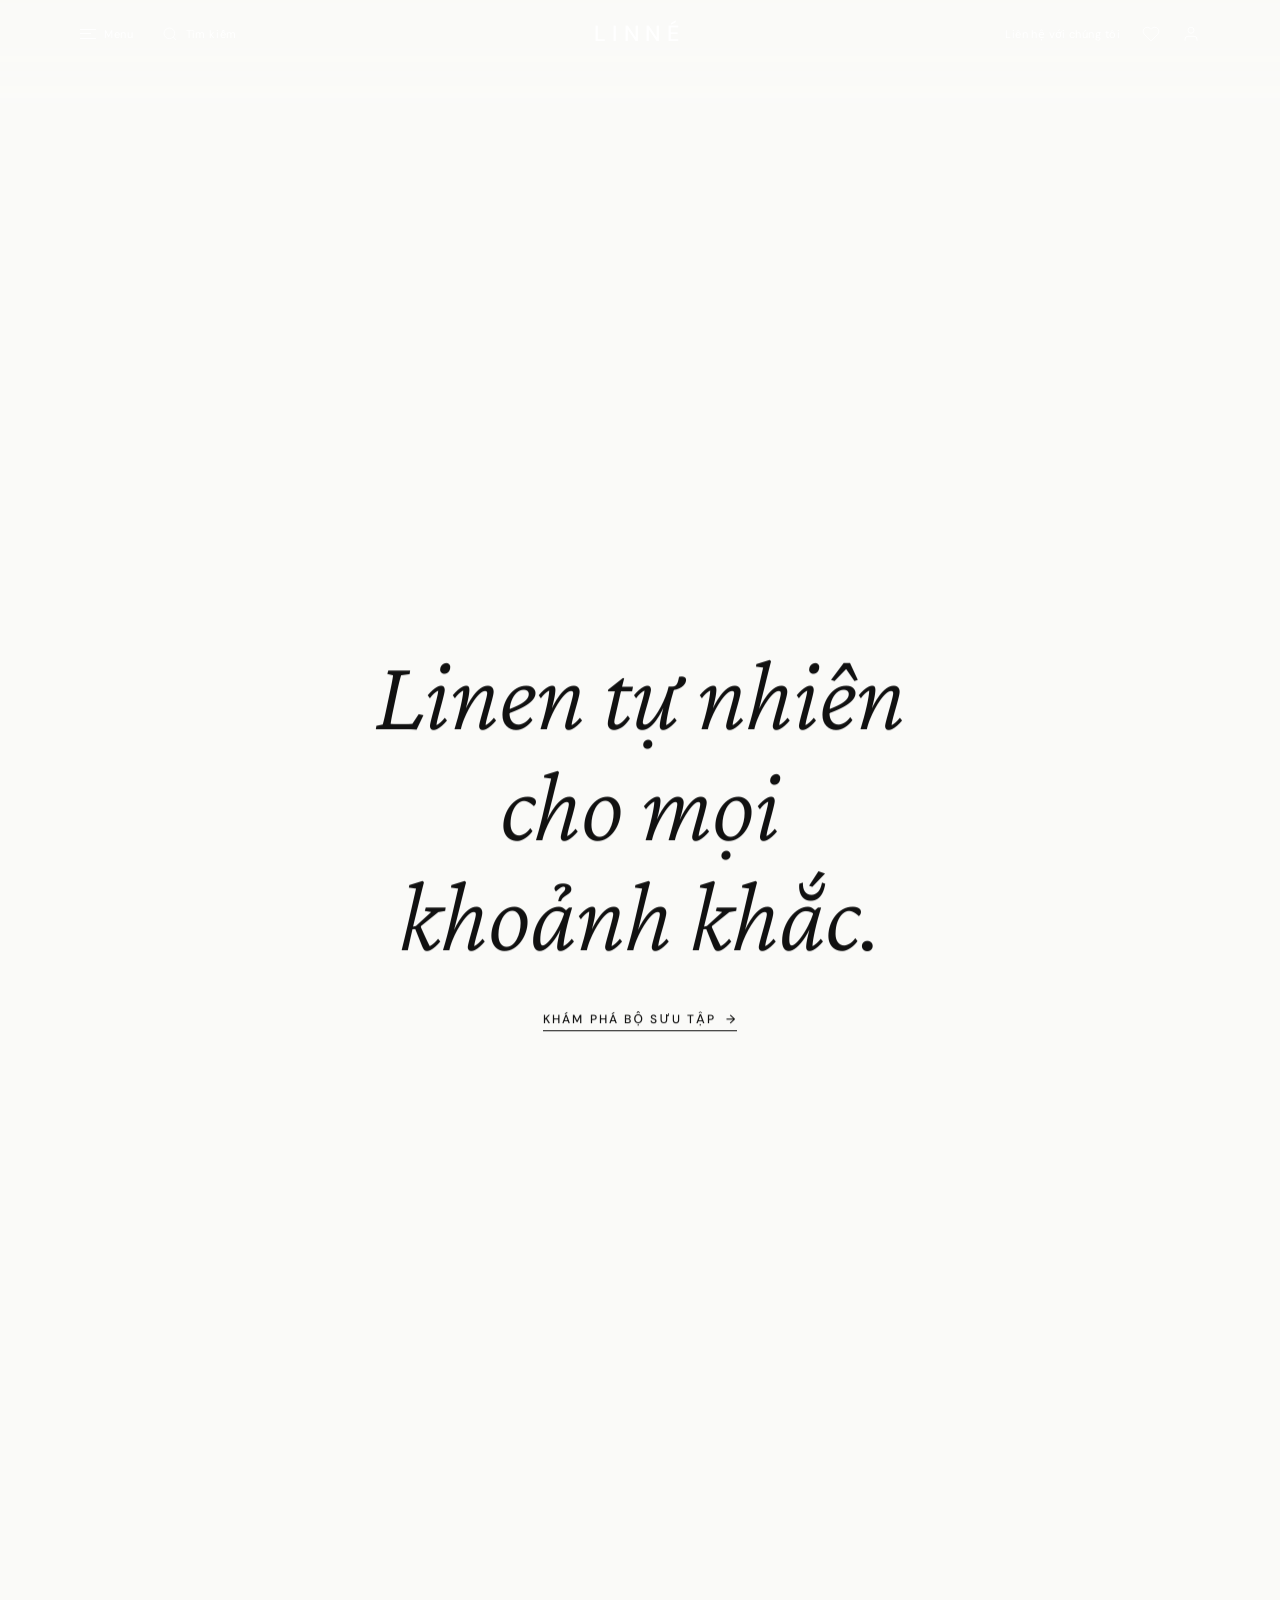
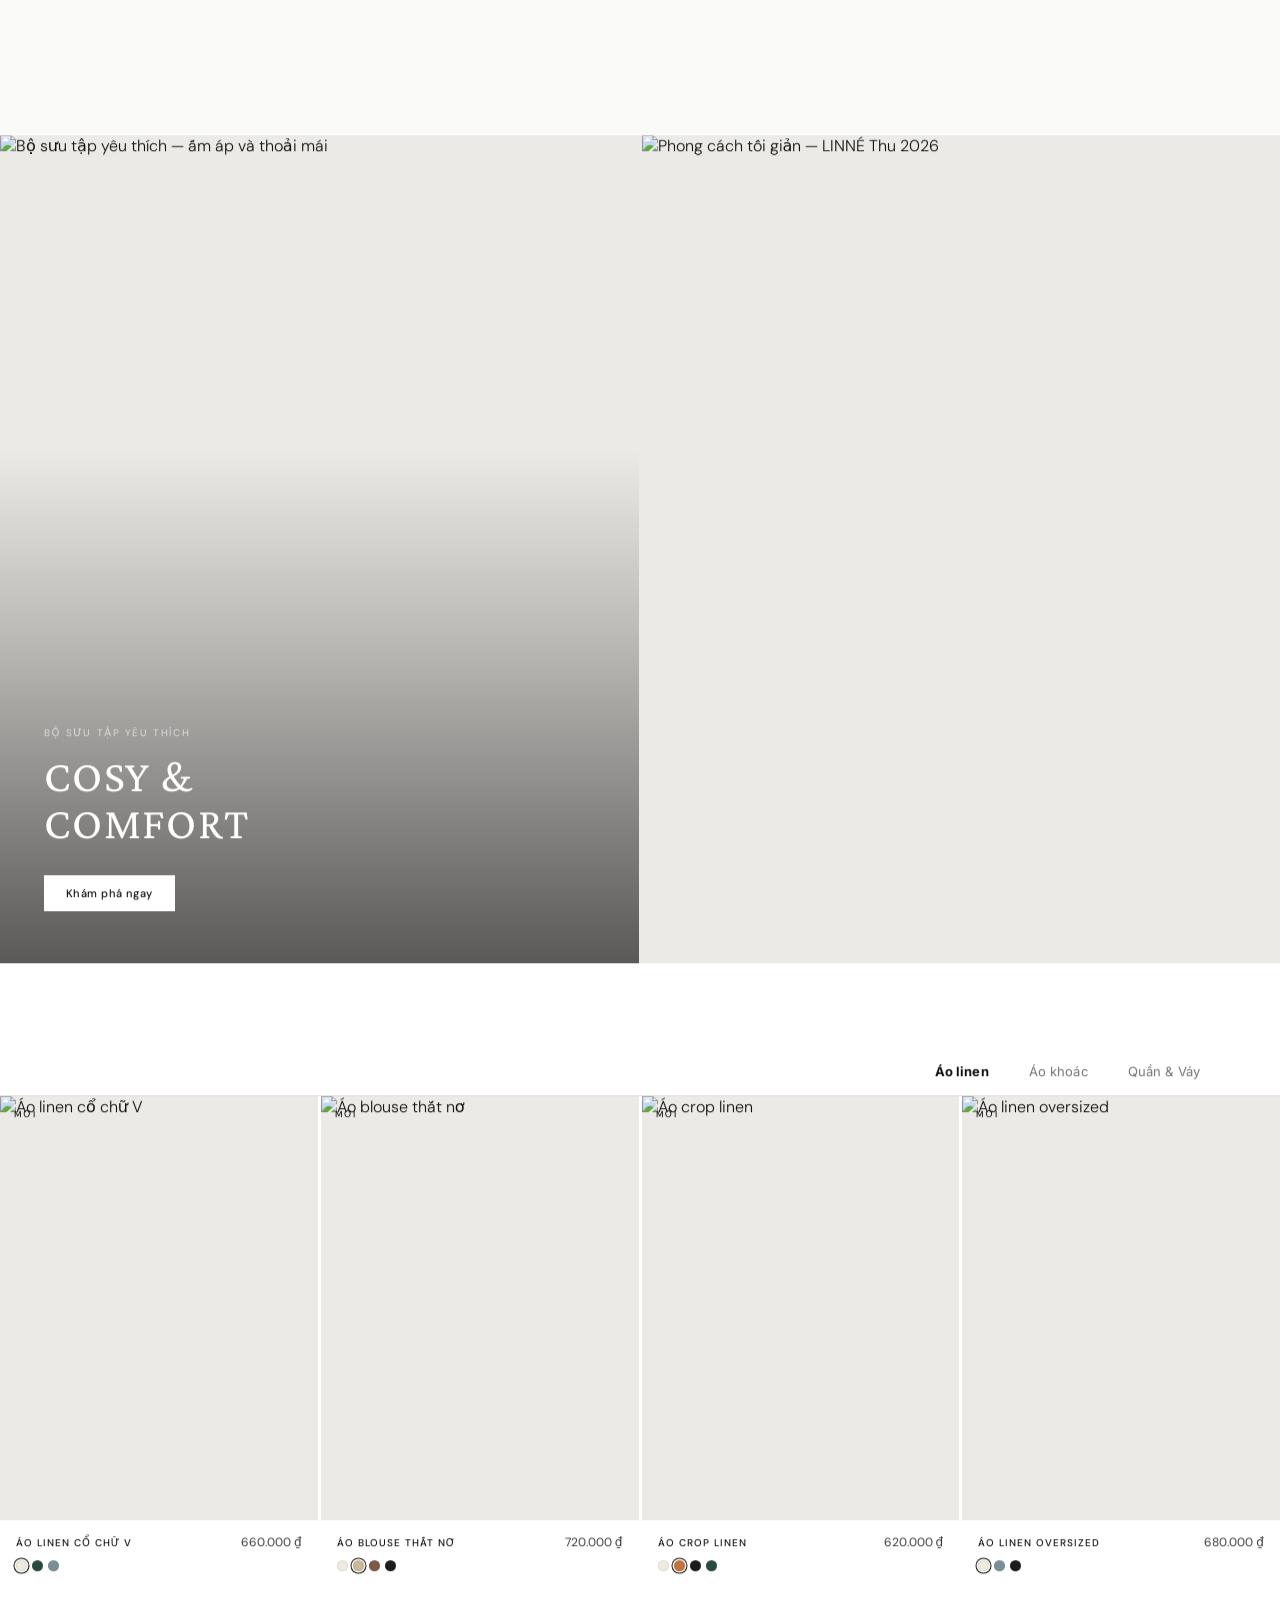
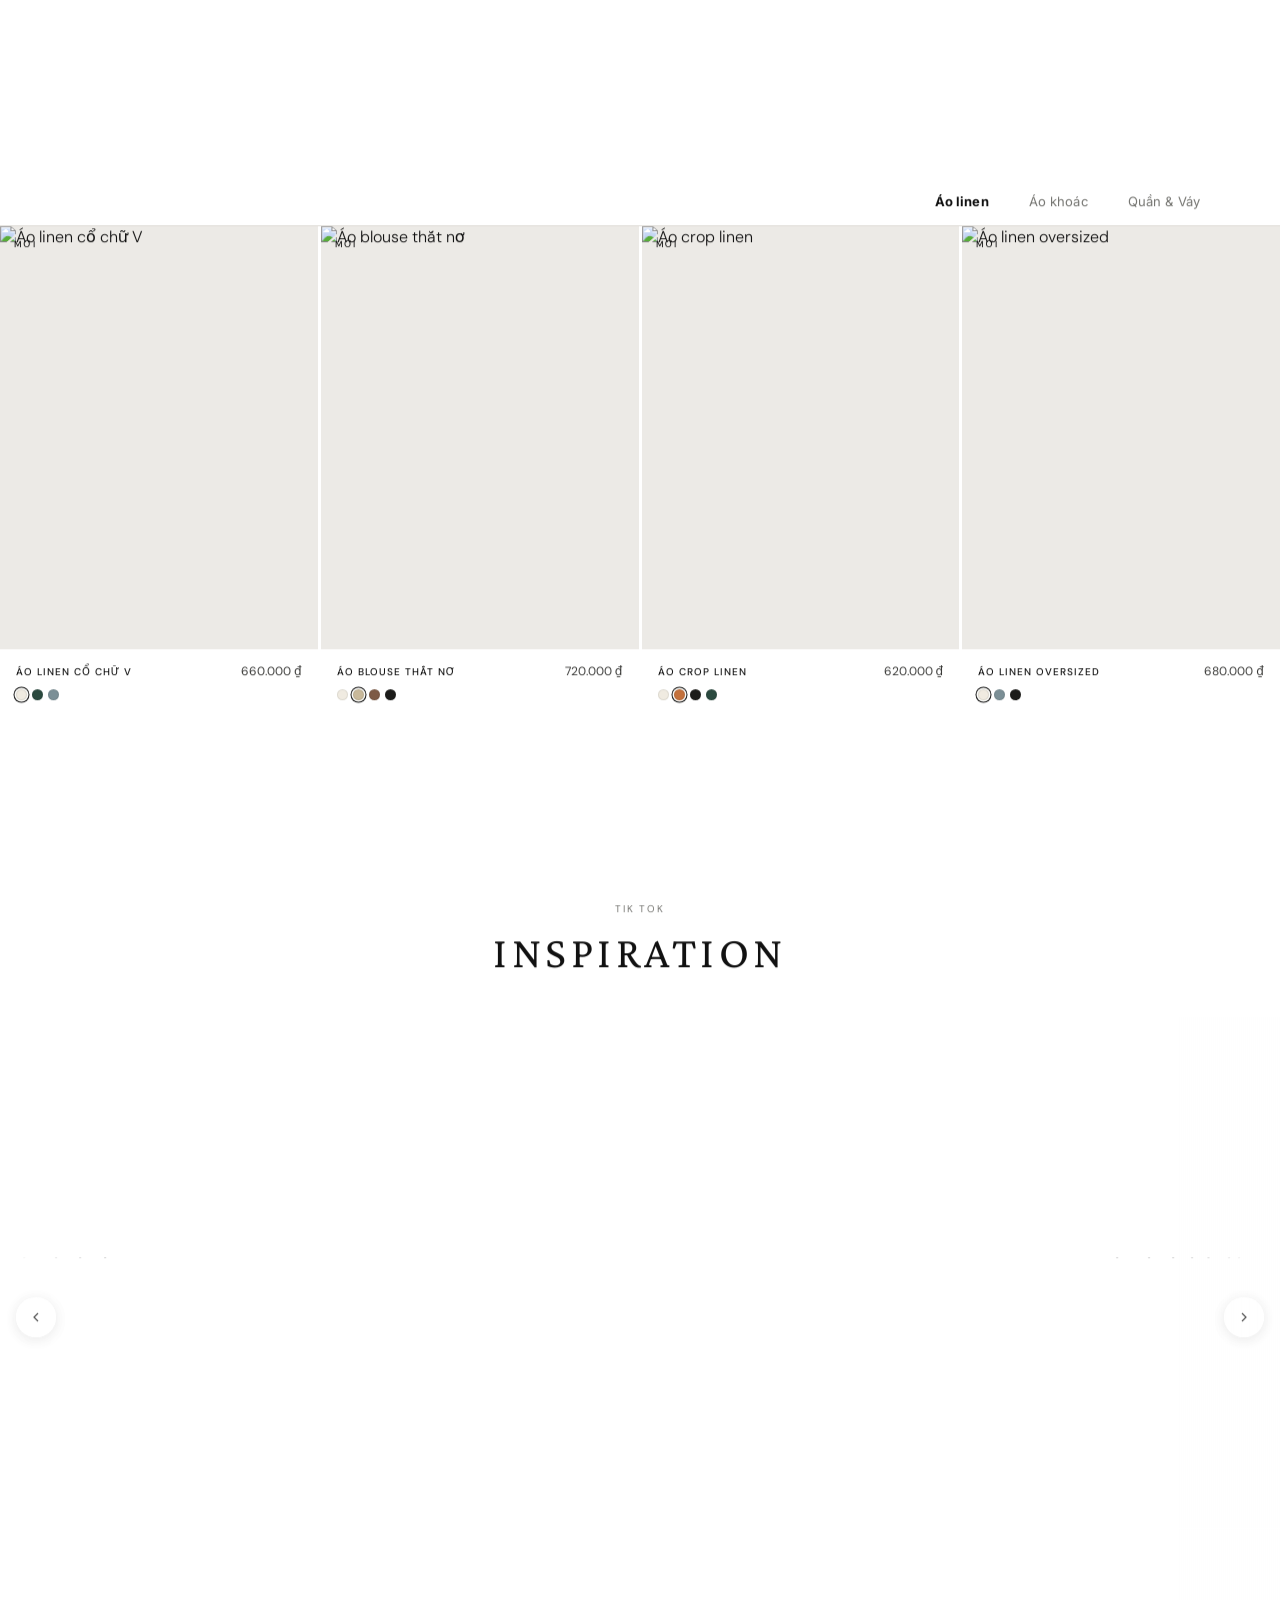
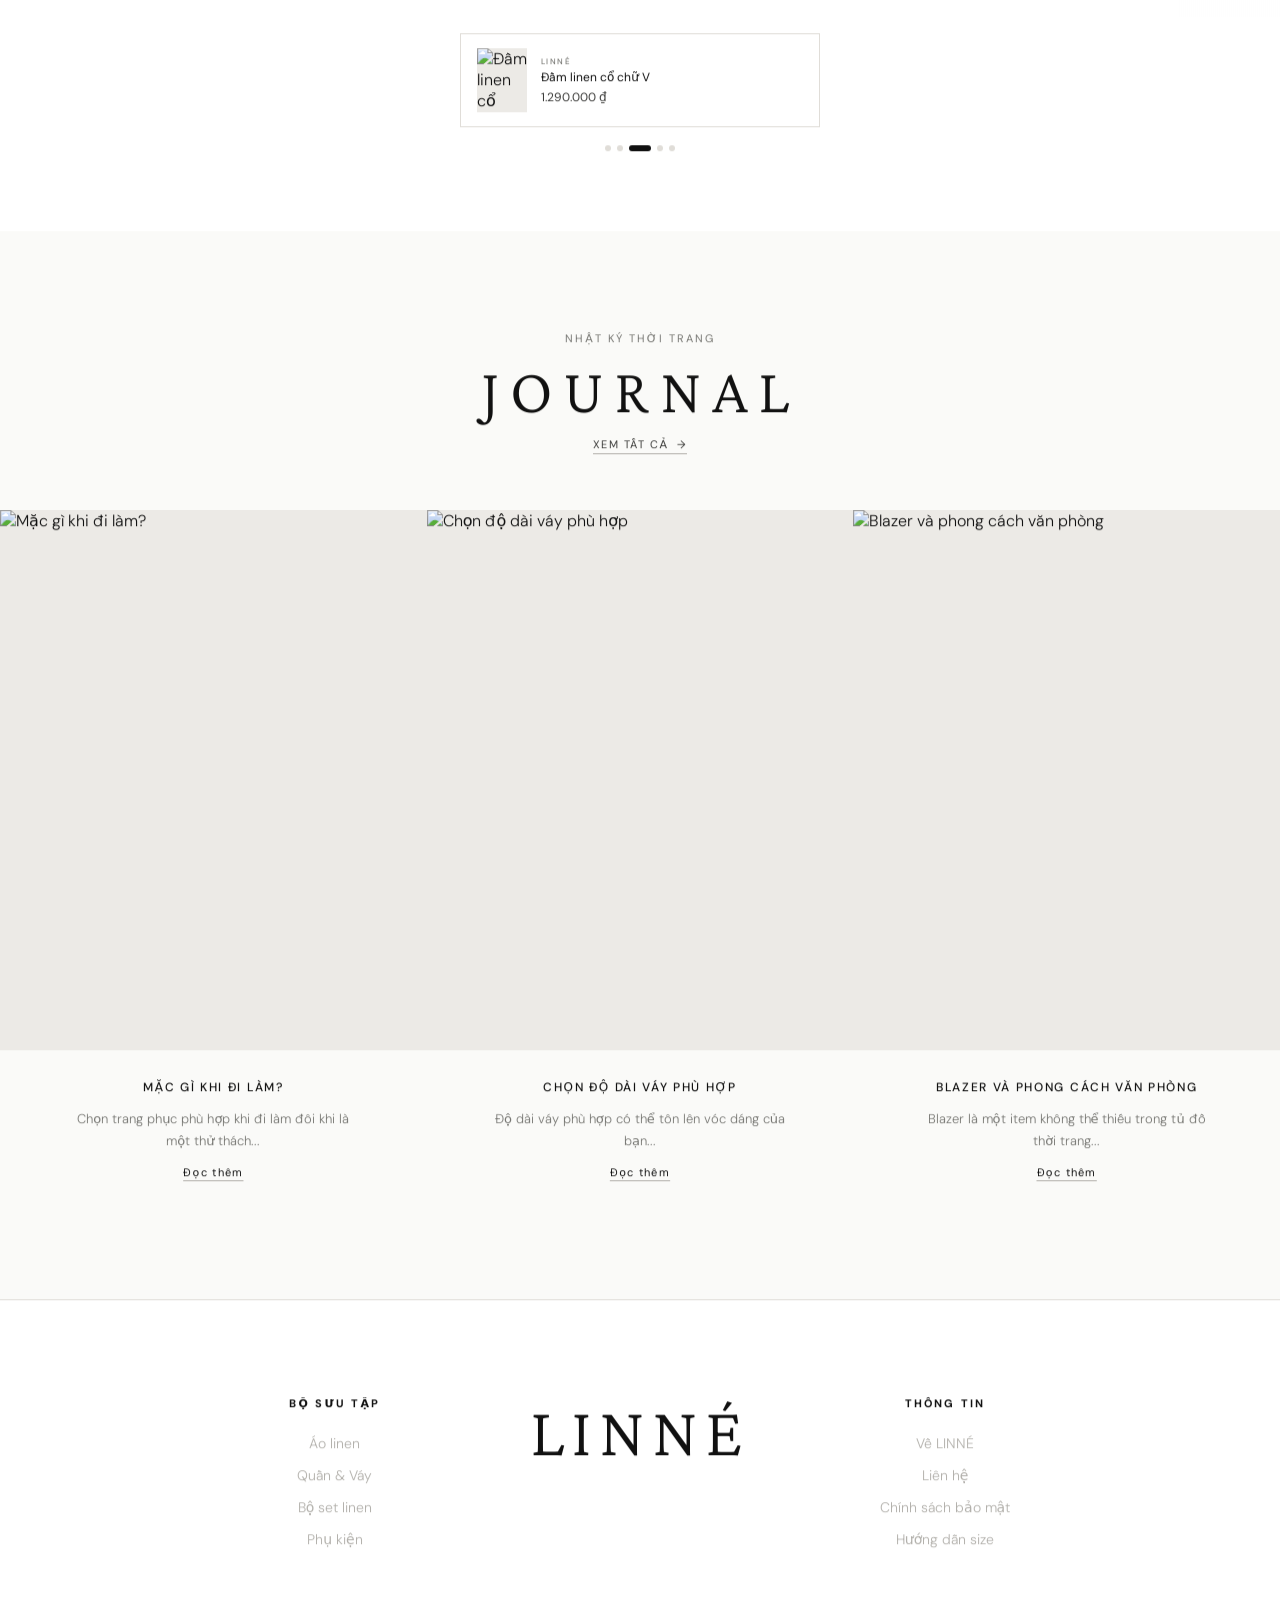
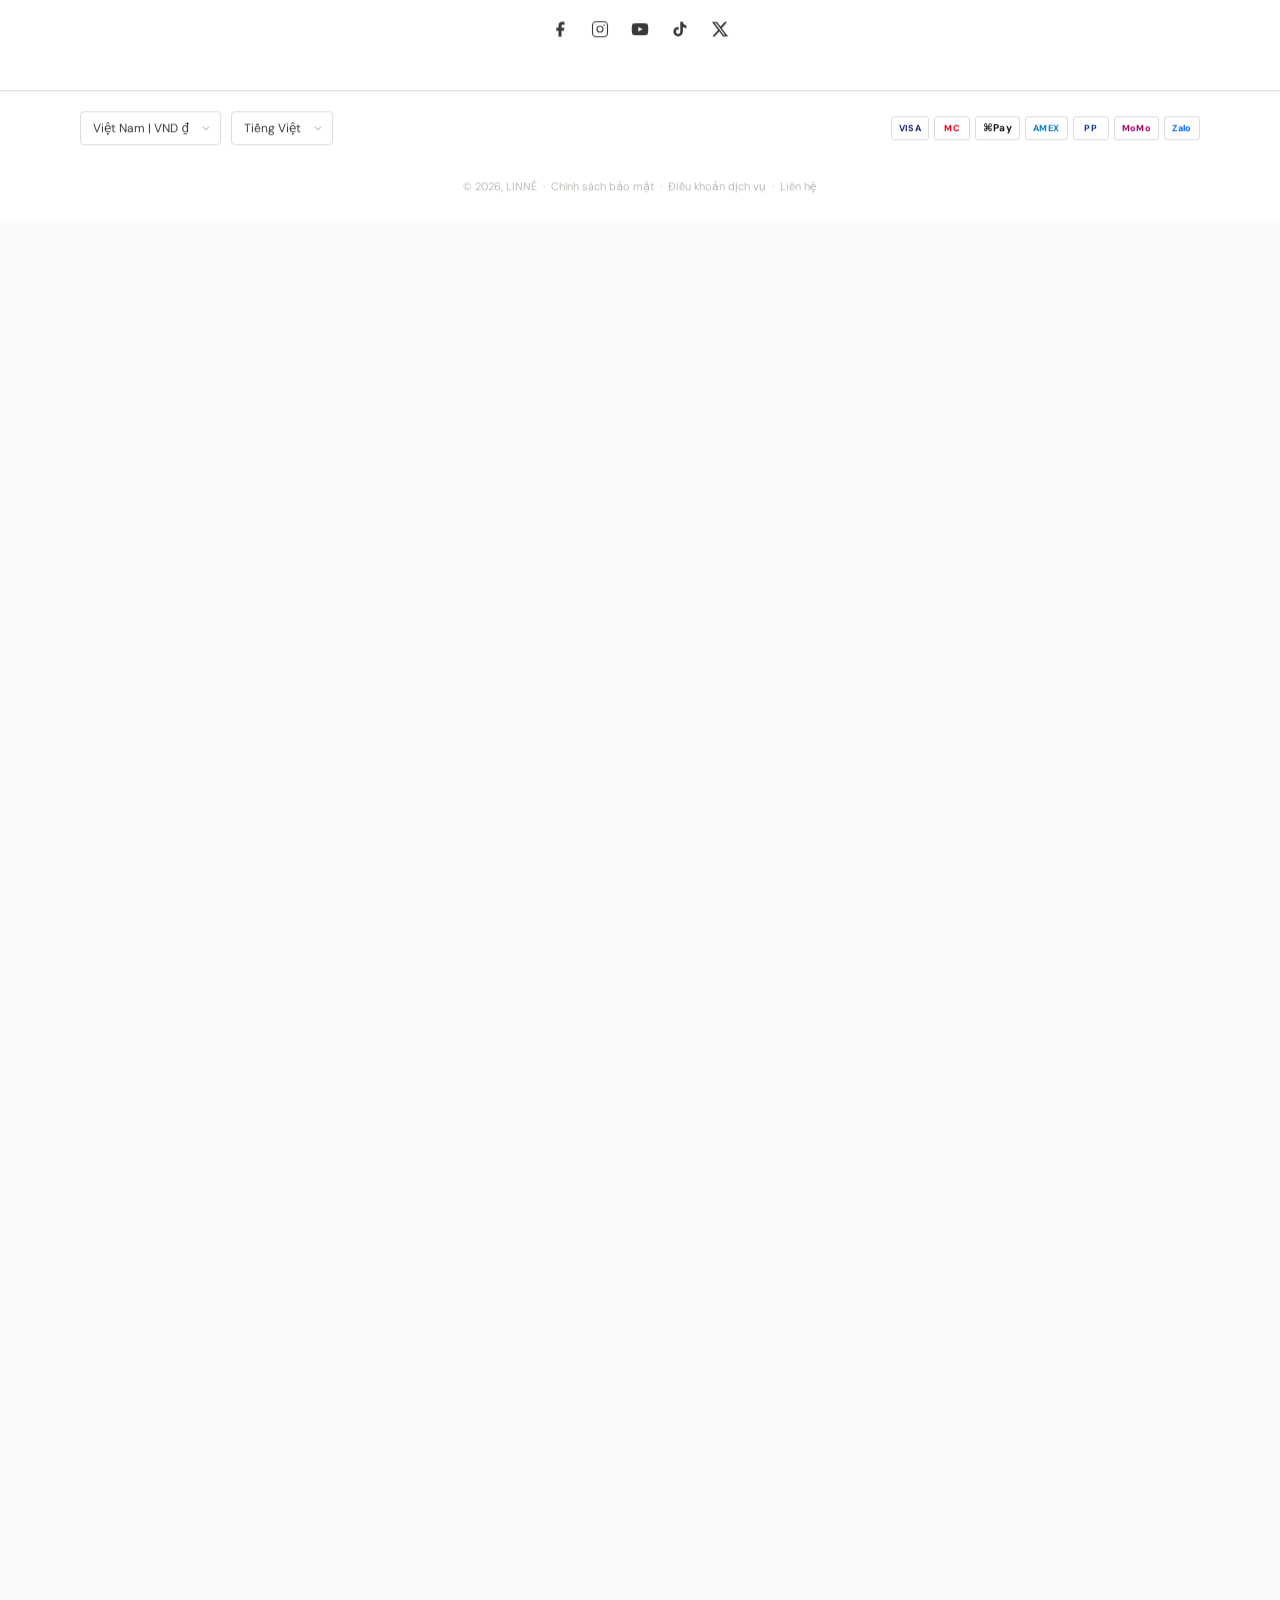
==== commit 3f7194e7: "mega menu" ====
--- a/index.html
+++ b/index.html
@@ -50,107 +50,115 @@
   <div class="mega-wrap" id="megaWrap">
     <div class="mega-panel">
 
-      <div class="mega-left">
-        <nav class="mega-nav">
-          <div class="mega-cat active" data-img="imgLinen">
-            <div class="mega-cat-row">
-              <span class="mega-cat-name">Áo linen</span>
-              <span class="mega-cat-sep"></span>
-              <span class="mega-cat-count">48 sản phẩm</span>
-              <span class="mega-cat-arrow" aria-hidden="true">+</span>
-            </div>
-            <div class="mega-cat-subs">
-              <a href="#" class="mega-sub">Áo sơ mi</a>
-              <a href="#" class="mega-sub">Áo blouse</a>
-              <a href="#" class="mega-sub">Áo phông</a>
-              <a href="#" class="mega-sub">Áo khoác</a>
-            </div>
-          </div>
-          <div class="mega-cat" data-img="imgPants">
-            <div class="mega-cat-row">
-              <span class="mega-cat-name">Quần &amp; Váy</span>
-              <span class="mega-cat-sep"></span>
-              <span class="mega-cat-count">32 sản phẩm</span>
-              <span class="mega-cat-arrow" aria-hidden="true">+</span>
-            </div>
-            <div class="mega-cat-subs">
-              <a href="#" class="mega-sub">Quần âu</a>
-              <a href="#" class="mega-sub">Wide leg</a>
-              <a href="#" class="mega-sub">Váy midi</a>
-              <a href="#" class="mega-sub">Váy maxi</a>
-            </div>
-          </div>
-          <div class="mega-cat" data-img="imgAcc">
-            <div class="mega-cat-row">
-              <span class="mega-cat-name">Phụ kiện</span>
-              <span class="mega-cat-sep"></span>
-              <span class="mega-cat-count">24 sản phẩm</span>
-              <span class="mega-cat-arrow" aria-hidden="true">+</span>
-            </div>
-            <div class="mega-cat-subs">
-              <a href="#" class="mega-sub">Túi tote</a>
-              <a href="#" class="mega-sub">Mũ linen</a>
-              <a href="#" class="mega-sub">Khăn</a>
-              <a href="#" class="mega-sub">Túi đeo</a>
-            </div>
-          </div>
-          <div class="mega-cat" data-img="imgSet">
-            <div class="mega-cat-row">
-              <span class="mega-cat-name">Bộ set linen</span>
-              <span class="mega-cat-sep"></span>
-              <span class="mega-cat-count">16 sản phẩm</span>
-              <span class="mega-cat-arrow" aria-hidden="true">+</span>
-            </div>
-            <div class="mega-cat-subs">
-              <a href="#" class="mega-sub">Set áo + quần</a>
-              <a href="#" class="mega-sub">Set blouse + váy</a>
-              <a href="#" class="mega-sub">Set oversized</a>
-            </div>
-          </div>
-        </nav>
-
-        <nav class="mega-secondary">
-          <a href="#">Lookbook Thu 2026</a>
-          <a href="#">À propos LINNÉ</a>
-          <a href="#">Liên hệ</a>
-        </nav>
-      </div>
-
-      <div class="mega-right">
-        <div class="mega-img img-linen active" id="imgLinen">
-          <div class="img-inner"></div>
-          <div class="img-caption">
-            <span class="img-caption-eyebrow">Bộ sưu tập</span>
-            <span class="img-caption-label">Áo linen</span>
-            <span class="img-caption-season">Thu 2026 · 48 sản phẩm</span>
-            <a href="#" class="img-caption-cta">Khám phá ngay</a>
-          </div>
-        </div>
-        <div class="mega-img img-pants" id="imgPants">
-          <div class="img-inner"></div>
-          <div class="img-caption">
-            <span class="img-caption-eyebrow">Bộ sưu tập</span>
-            <span class="img-caption-label">Quần &amp; Váy</span>
-            <span class="img-caption-season">Thu 2026 · 32 sản phẩm</span>
-            <a href="#" class="img-caption-cta">Khám phá ngay</a>
-          </div>
-        </div>
-        <div class="mega-img img-acc" id="imgAcc">
-          <div class="img-inner"></div>
-          <div class="img-caption">
-            <span class="img-caption-eyebrow">Phụ kiện</span>
-            <span class="img-caption-label">Túi &amp; Mũ &amp; Khăn</span>
-            <span class="img-caption-season">Thu 2026 · 24 sản phẩm</span>
-            <a href="#" class="img-caption-cta">Khám phá ngay</a>
-          </div>
-        </div>
-        <div class="mega-img img-set" id="imgSet">
-          <div class="img-inner"></div>
-          <div class="img-caption">
-            <span class="img-caption-eyebrow">Trọn bộ</span>
-            <span class="img-caption-label">Bộ set linen</span>
-            <span class="img-caption-season">Thu 2026 · 16 sản phẩm</span>
-            <a href="#" class="img-caption-cta">Khám phá ngay</a>
+      <!-- Col 1: Mới -->
+      <div class="mega-col">
+        <h3 class="mega-col-title">Mới</h3>
+
+        <div class="mega-group">
+          <div class="mega-group-hd">
+            <span class="mega-group-name">Sản phẩm mới</span>
+            <span class="mega-group-plus" aria-hidden="true">+</span>
+          </div>
+          <div class="mega-group-links">
+            <a href="#" class="mega-link">Tất cả sản phẩm mới</a>
+          </div>
+        </div>
+
+        <div class="mega-group">
+          <div class="mega-group-hd">
+            <span class="mega-group-name">Nổi bật</span>
+            <span class="mega-group-plus" aria-hidden="true">+</span>
+          </div>
+          <div class="mega-group-links">
+            <a href="#" class="mega-link">Lookbook Thu 2026</a>
+            <a href="#" class="mega-link">Đầm linen cổ chữ V</a>
+            <a href="#" class="mega-link">Bộ set mùa thu</a>
+          </div>
+        </div>
+      </div>
+
+      <!-- Col 2: Bộ sưu tập -->
+      <div class="mega-col">
+        <h3 class="mega-col-title">Bộ sưu tập</h3>
+
+        <div class="mega-groups-grid">
+          <div class="mega-group">
+            <div class="mega-group-hd">
+              <span class="mega-group-name">Áo</span>
+              <span class="mega-group-plus" aria-hidden="true">+</span>
+            </div>
+            <div class="mega-group-links">
+              <a href="#" class="mega-link">Áo linen</a>
+              <a href="#" class="mega-link">Áo blouse</a>
+              <a href="#" class="mega-link">Áo phông</a>
+              <a href="#" class="mega-link">Áo khoác</a>
+            </div>
+          </div>
+
+          <div class="mega-group">
+            <div class="mega-group-hd">
+              <span class="mega-group-name">Quần &amp; Váy</span>
+              <span class="mega-group-plus" aria-hidden="true">+</span>
+            </div>
+            <div class="mega-group-links">
+              <a href="#" class="mega-link">Quần âu</a>
+              <a href="#" class="mega-link">Wide leg</a>
+              <a href="#" class="mega-link">Váy midi</a>
+              <a href="#" class="mega-link">Váy maxi</a>
+            </div>
+          </div>
+
+          <div class="mega-group">
+            <div class="mega-group-hd">
+              <span class="mega-group-name">Bộ set linen</span>
+              <span class="mega-group-plus" aria-hidden="true">+</span>
+            </div>
+            <div class="mega-group-links">
+              <a href="#" class="mega-link">Set áo + quần</a>
+              <a href="#" class="mega-link">Set blouse + váy</a>
+              <a href="#" class="mega-link">Set oversized</a>
+            </div>
+          </div>
+
+          <div class="mega-group">
+            <div class="mega-group-hd">
+              <span class="mega-group-name">Phụ kiện</span>
+              <span class="mega-group-plus" aria-hidden="true">+</span>
+            </div>
+            <div class="mega-group-links">
+              <a href="#" class="mega-link">Túi tote</a>
+              <a href="#" class="mega-link">Mũ linen</a>
+              <a href="#" class="mega-link">Khăn &amp; Túi đeo</a>
+            </div>
+          </div>
+        </div>
+      </div>
+
+      <!-- Col 3: La Maison LINNÉ -->
+      <div class="mega-col">
+        <h3 class="mega-col-title">La Maison LINNÉ</h3>
+
+        <div class="mega-group">
+          <div class="mega-group-hd">
+            <span class="mega-group-name">Héritage &amp; Savoir-faire</span>
+            <span class="mega-group-plus" aria-hidden="true">+</span>
+          </div>
+          <div class="mega-group-links">
+            <a href="#" class="mega-link">Về chúng tôi</a>
+            <a href="#" class="mega-link">Câu chuyện linen</a>
+            <a href="#" class="mega-link">Sustainability</a>
+          </div>
+        </div>
+
+        <div class="mega-group">
+          <div class="mega-group-hd">
+            <span class="mega-group-name">Dịch vụ</span>
+            <span class="mega-group-plus" aria-hidden="true">+</span>
+          </div>
+          <div class="mega-group-links">
+            <a href="#" class="mega-link">Hướng dẫn size</a>
+            <a href="#" class="mega-link">Chăm sóc vải</a>
+            <a href="#" class="mega-link">Liên hệ</a>
           </div>
         </div>
       </div>
@@ -375,7 +383,102 @@
     </div>
   </section>
 
+    <!-- ==============================  SHOP GRID  ============================== -->
+  <section class="shop-section" id="shopSection">
+    <div class="shop-header">
+      <nav class="shop-tabs">
+        <button class="shop-tab active">Áo linen</button>
+        <button class="shop-tab">Áo khoác</button>
+        <button class="shop-tab">Quần &amp; Váy</button>
+      </nav>
+    </div>
+
+    <div class="shop-grid">
+
+      <div class="shop-card">
+        <div class="shop-card-img-wrap">
+          <img src="https://elleandriley.com/cdn/shop/files/Slim_tee_Pale_Blue.jpg?v=1778216637&width=2160" alt="Áo linen cổ chữ V" class="shop-card-img">
+          <span class="shop-badge">Mới</span>
+        </div>
+        <div class="shop-card-info">
+          <div class="shop-card-row">
+            <span class="shop-card-name">Áo linen cổ chữ V</span>
+            <span class="shop-card-price">660.000 ₫</span>
+          </div>
+          <div class="shop-card-swatches">
+            <span class="shop-swatch swatch-cream active"></span>
+            <span class="shop-swatch swatch-forest"></span>
+            <span class="shop-swatch swatch-slate"></span>
+          </div>
+        </div>
+      </div>
+
+      <div class="shop-card">
+        <div class="shop-card-img-wrap">
+          <img src="https://elleandriley.com/cdn/shop/files/Slim_Tee_BrownMelange2.jpg?v=1778217470&width=2160" alt="Áo blouse thắt nơ" class="shop-card-img">
+          <span class="shop-badge">Mới</span>
+        </div>
+        <div class="shop-card-info">
+          <div class="shop-card-row">
+            <span class="shop-card-name">Áo blouse thắt nơ</span>
+            <span class="shop-card-price">720.000 ₫</span>
+          </div>
+          <div class="shop-card-swatches">
+            <span class="shop-swatch swatch-cream"></span>
+            <span class="shop-swatch swatch-camel active"></span>
+            <span class="shop-swatch swatch-cognac"></span>
+            <span class="shop-swatch swatch-noir"></span>
+          </div>
+        </div>
+      </div>
+
+      <div class="shop-card">
+        <div class="shop-card-img-wrap">
+          <img src="https://elleandriley.com/cdn/shop/files/Slim_Tee_BrownMelange.jpg?v=1778217470&width=2160" alt="Áo crop linen" class="shop-card-img">
+          <span class="shop-badge">Mới</span>
+        </div>
+        <div class="shop-card-info">
+          <div class="shop-card-row">
+            <span class="shop-card-name">Áo crop linen</span>
+            <span class="shop-card-price">620.000 ₫</span>
+          </div>
+          <div class="shop-card-swatches">
+            <span class="shop-swatch swatch-cream"></span>
+            <span class="shop-swatch swatch-rust active"></span>
+            <span class="shop-swatch swatch-noir"></span>
+            <span class="shop-swatch swatch-forest"></span>
+          </div>
+        </div>
+      </div>
+
+      <div class="shop-card">
+        <div class="shop-card-img-wrap">
+          <img src="https://elleandriley.com/cdn/shop/files/Slim_Tee_Birch.jpg?v=1778217589&width=2160" alt="Áo linen oversized" class="shop-card-img">
+          <span class="shop-badge">Mới</span>
+        </div>
+        <div class="shop-card-info">
+          <div class="shop-card-row">
+            <span class="shop-card-name">Áo linen oversized</span>
+            <span class="shop-card-price">680.000 ₫</span>
+          </div>
+          <div class="shop-card-swatches">
+            <span class="shop-swatch swatch-cream active"></span>
+            <span class="shop-swatch swatch-slate"></span>
+            <span class="shop-swatch swatch-noir"></span>
+          </div>
+        </div>
+      </div>
+
+    </div>
+  </section>
+
   <!-- ==============================  TIKTOK INSPIRATION  ============================== -->
+  <!--
+    VIDEO INTEGRATION GUIDE (future):
+    • Thay <img class="tiktok-img"> bằng <video class="tiktok-video" muted playsinline preload="metadata" poster="thumbnail.jpg">
+    • JS đã có sẵn syncVideoPlayback() — chỉ video ở data-pos="0" được play()
+    • Dùng IntersectionObserver để auto-play khi section vào viewport, pause khi ra
+  -->
   <section class="tiktok-section" id="tiktokSection">
     <div class="tiktok-header">
       <p class="tiktok-eyebrow">Tik Tok</p>
@@ -388,14 +491,15 @@
       </button>
 
       <div class="tiktok-track">
-        <div class="tiktok-item">
-          <img src="https://elleandriley.com/cdn/shop/files/Slim_tee_Pale_Blue.jpg?v=1778216637&width=2160" alt="Inspiration 1" class="tiktok-img">
-        </div>
-        <div class="tiktok-item">
-          <img src="https://elleandriley.com/cdn/shop/files/Slim_Tee_BrownMelange2.jpg?v=1778217470&width=2160" alt="Inspiration 2" class="tiktok-img">
-        </div>
-        <div class="tiktok-item tiktok-item--active">
-          <img src="https://elleandriley.com/cdn/shop/files/Cashmere_Crew_Camel3.jpg?v=1779070696&width=2160" alt="Inspiration 3" class="tiktok-img">
+        <div class="tiktok-item" data-pos="-2">
+          <img src="" alt="" class="tiktok-img">
+        </div>
+        <div class="tiktok-item" data-pos="-1">
+          <img src="" alt="" class="tiktok-img">
+        </div>
+        <div class="tiktok-item" data-pos="0">
+          <img src="" alt="" class="tiktok-img">
+          <!-- Video controls — visible only when data-pos="0" via CSS -->
           <button class="tiktok-ctrl tiktok-ctrl--play" aria-label="Tạm dừng">
             <svg width="13" height="13" viewBox="0 0 24 24" fill="currentColor"><rect x="6" y="4" width="4" height="16" rx="1"/><rect x="14" y="4" width="4" height="16" rx="1"/></svg>
           </button>
@@ -403,11 +507,11 @@
             <svg width="13" height="13" viewBox="0 0 24 24" fill="none" stroke="currentColor" stroke-width="1.8"><polygon points="11 5 6 9 2 9 2 15 6 15 11 19 11 5"/><line x1="23" y1="9" x2="17" y2="15"/><line x1="17" y1="9" x2="23" y2="15"/></svg>
           </button>
         </div>
-        <div class="tiktok-item">
-          <img src="https://elleandriley.com/cdn/shop/files/Slim_Tee_BrownMelange.jpg?v=1778217470&width=2160" alt="Inspiration 4" class="tiktok-img">
-        </div>
-        <div class="tiktok-item">
-          <img src="https://elleandriley.com/cdn/shop/files/Slim_Tee_Birch.jpg?v=1778217589&width=2160" alt="Inspiration 5" class="tiktok-img">
+        <div class="tiktok-item" data-pos="1">
+          <img src="" alt="" class="tiktok-img">
+        </div>
+        <div class="tiktok-item" data-pos="2">
+          <img src="" alt="" class="tiktok-img">
         </div>
       </div>
 
@@ -418,22 +522,167 @@
 
     <div class="tiktok-bottom">
       <div class="tiktok-product-card">
-        <img src="https://elleandriley.com/cdn/shop/files/Slim_tee_Pale_Blue.jpg?v=1778216637&width=2160" alt="Áo linen cổ chữ V" class="tiktok-product-thumb">
+        <img src="" alt="" class="tiktok-product-thumb">
         <div class="tiktok-product-info">
-          <span class="tiktok-product-brand">LINNÉ</span>
-          <span class="tiktok-product-name">Áo linen cổ chữ V</span>
-          <span class="tiktok-product-price">660.000 ₫</span>
+          <span class="tiktok-product-brand"></span>
+          <span class="tiktok-product-name"></span>
+          <span class="tiktok-product-price"></span>
         </div>
       </div>
       <div class="tiktok-dots">
         <span class="tiktok-dot"></span>
         <span class="tiktok-dot"></span>
-        <span class="tiktok-dot tiktok-dot--active"></span>
         <span class="tiktok-dot"></span>
         <span class="tiktok-dot"></span>
-      </div>
-    </div>
-  </section>
+        <span class="tiktok-dot"></span>
+      </div>
+    </div>
+  </section>
+
+  <!-- ==============================  JOURNAL / BLOG  ============================== -->
+  <section class="journal-section" id="journalSection">
+    <div class="journal-header">
+      <p class="journal-eyebrow">Nhật ký thời trang</p>
+      <h2 class="journal-title">JOURNAL</h2>
+      <a href="#" class="journal-view-all">Xem tất cả <span class="journal-view-all-arrow">→</span></a>
+    </div>
+
+    <div class="journal-grid">
+
+      <article class="journal-card">
+        <a href="#" class="journal-card-img-link">
+          <div class="journal-card-img-wrap">
+            <img
+              src="https://elleandriley.com/cdn/shop/files/Cashmere_Crew_Camel3.jpg?v=1779070696&width=2160"
+              alt="Mặc gì khi đi làm?"
+              class="journal-card-img"
+            >
+          </div>
+        </a>
+        <div class="journal-card-body">
+          <h3 class="journal-card-title">Mặc gì khi đi làm?</h3>
+          <p class="journal-card-excerpt">Chọn trang phục phù hợp khi đi làm đôi khi là một thử thách...</p>
+          <a href="#" class="journal-card-cta">Đọc thêm</a>
+        </div>
+      </article>
+
+      <article class="journal-card">
+        <a href="#" class="journal-card-img-link">
+          <div class="journal-card-img-wrap">
+            <img
+              src="https://elleandriley.com/cdn/shop/files/Slim_Tee_BrownMelange2.jpg?v=1778217470&width=2160"
+              alt="Chọn độ dài váy phù hợp"
+              class="journal-card-img"
+            >
+          </div>
+        </a>
+        <div class="journal-card-body">
+          <h3 class="journal-card-title">Chọn độ dài váy phù hợp</h3>
+          <p class="journal-card-excerpt">Độ dài váy phù hợp có thể tôn lên vóc dáng của bạn...</p>
+          <a href="#" class="journal-card-cta">Đọc thêm</a>
+        </div>
+      </article>
+
+      <article class="journal-card">
+        <a href="#" class="journal-card-img-link">
+          <div class="journal-card-img-wrap">
+            <img
+              src="https://elleandriley.com/cdn/shop/files/Slim_Tee_Birch.jpg?v=1778217589&width=2160"
+              alt="Blazer và phong cách văn phòng"
+              class="journal-card-img"
+            >
+          </div>
+        </a>
+        <div class="journal-card-body">
+          <h3 class="journal-card-title">Blazer và phong cách văn phòng</h3>
+          <p class="journal-card-excerpt">Blazer là một item không thể thiếu trong tủ đồ thời trang...</p>
+          <a href="#" class="journal-card-cta">Đọc thêm</a>
+        </div>
+      </article>
+
+    </div>
+  </section>
+
+  <!-- ==============================  FOOTER  ============================== -->
+  <footer class="site-footer">
+
+    <div class="footer-main">
+      <div class="footer-col footer-col--left">
+        <h4 class="footer-col-title">Bộ sưu tập</h4>
+        <nav class="footer-nav">
+          <a href="#">Áo linen</a>
+          <a href="#">Quần &amp; Váy</a>
+          <a href="#">Bộ set linen</a>
+          <a href="#">Phụ kiện</a>
+        </nav>
+      </div>
+
+      <div class="footer-col footer-col--center">
+        <a href="/" class="footer-logo">LINNÉ</a>
+      </div>
+
+      <div class="footer-col footer-col--right">
+        <h4 class="footer-col-title">Thông tin</h4>
+        <nav class="footer-nav">
+          <a href="#">Về LINNÉ</a>
+          <a href="#">Liên hệ</a>
+          <a href="#">Chính sách bảo mật</a>
+          <a href="#">Hướng dẫn size</a>
+        </nav>
+      </div>
+    </div>
+
+    <div class="footer-social">
+      <a href="#" class="footer-social-link" aria-label="Facebook">
+        <svg width="18" height="18" viewBox="0 0 24 24" fill="currentColor"><path d="M18 2h-3a5 5 0 0 0-5 5v3H7v4h3v8h4v-8h3l1-4h-4V7a1 1 0 0 1 1-1h3z"/></svg>
+      </a>
+      <a href="#" class="footer-social-link" aria-label="Instagram">
+        <svg width="18" height="18" viewBox="0 0 24 24" fill="none" stroke="currentColor" stroke-width="1.5"><rect x="2" y="2" width="20" height="20" rx="5" ry="5"/><circle cx="12" cy="12" r="4"/><circle cx="17.5" cy="6.5" r="1" fill="currentColor" stroke="none"/></svg>
+      </a>
+      <a href="#" class="footer-social-link" aria-label="YouTube">
+        <svg width="18" height="18" viewBox="0 0 24 24" fill="currentColor"><path d="M22.54 6.42a2.78 2.78 0 0 0-1.95-1.96C18.88 4 12 4 12 4s-6.88 0-8.59.46A2.78 2.78 0 0 0 1.46 6.42 29 29 0 0 0 1 12a29 29 0 0 0 .46 5.58 2.78 2.78 0 0 0 1.95 1.96C5.12 20 12 20 12 20s6.88 0 8.59-.46a2.78 2.78 0 0 0 1.96-1.96A29 29 0 0 0 23 12a29 29 0 0 0-.46-5.58z"/><polygon points="9.75 15.02 15.5 12 9.75 8.98 9.75 15.02" fill="white"/></svg>
+      </a>
+      <a href="#" class="footer-social-link" aria-label="TikTok">
+        <svg width="18" height="18" viewBox="0 0 24 24" fill="currentColor"><path d="M19.59 6.69a4.83 4.83 0 0 1-3.77-4.25V2h-3.45v13.67a2.89 2.89 0 0 1-2.88 2.5 2.89 2.89 0 0 1-2.89-2.89 2.89 2.89 0 0 1 2.89-2.89c.28 0 .54.04.79.1V9.01a6.32 6.32 0 0 0-.79-.05 6.34 6.34 0 0 0-6.34 6.34 6.34 6.34 0 0 0 6.34 6.34 6.34 6.34 0 0 0 6.33-6.34V9.05a8.16 8.16 0 0 0 4.78 1.52V7.12a4.85 4.85 0 0 1-1.01-.43z"/></svg>
+      </a>
+      <a href="#" class="footer-social-link" aria-label="X (Twitter)">
+        <svg width="18" height="18" viewBox="0 0 24 24" fill="currentColor"><path d="M18.244 2.25h3.308l-7.227 8.26 8.502 11.24H16.17l-5.214-6.817L4.99 21.75H1.68l7.73-8.835L1.254 2.25H8.08l4.713 6.231zm-1.161 17.52h1.833L7.084 4.126H5.117z"/></svg>
+      </a>
+    </div>
+
+    <div class="footer-bottom">
+      <div class="footer-selects">
+        <div class="footer-select-wrap">
+          <select class="footer-select" aria-label="Quốc gia / Tiền tệ">
+            <option>Việt Nam | VND ₫</option>
+          </select>
+          <svg class="footer-select-chevron" width="12" height="12" viewBox="0 0 24 24" fill="none" stroke="currentColor" stroke-width="1.5"><polyline points="6 9 12 15 18 9"/></svg>
+        </div>
+        <div class="footer-select-wrap">
+          <select class="footer-select" aria-label="Ngôn ngữ">
+            <option>Tiếng Việt</option>
+            <option>English</option>
+          </select>
+          <svg class="footer-select-chevron" width="12" height="12" viewBox="0 0 24 24" fill="none" stroke="currentColor" stroke-width="1.5"><polyline points="6 9 12 15 18 9"/></svg>
+        </div>
+      </div>
+
+      <div class="footer-payments">
+        <span class="footer-pay-icon footer-pay--visa">VISA</span>
+        <span class="footer-pay-icon footer-pay--mc">MC</span>
+        <span class="footer-pay-icon footer-pay--applepay">⌘Pay</span>
+        <span class="footer-pay-icon footer-pay--amex">AMEX</span>
+        <span class="footer-pay-icon footer-pay--paypal">PP</span>
+        <span class="footer-pay-icon footer-pay--momo">MoMo</span>
+        <span class="footer-pay-icon footer-pay--zalopay">Zalo</span>
+      </div>
+    </div>
+
+    <div class="footer-legal">
+      <p>© 2026, LINNÉ &nbsp;·&nbsp; <a href="#">Chính sách bảo mật</a> &nbsp;·&nbsp; <a href="#">Điều khoản dịch vụ</a> &nbsp;·&nbsp; <a href="#">Liên hệ</a></p>
+    </div>
+
+  </footer>
 
   </div><!-- /#smooth-wrap -->
 
--- a/style.css
+++ b/style.css
@@ -28,7 +28,9 @@
   --font-body:    'DM Sans', system-ui, sans-serif;
 
   --nav-h:  68px;
-  --ease:   0.3s ease;
+  --ease:         0.3s ease;
+  --ease-spring:  cubic-bezier(0.34, 1.15, 0.64, 1);
+  --ease-out-expo: cubic-bezier(0.16, 1, 0.3, 1);
   --pad-x:  80px;
 }
 
@@ -706,281 +708,92 @@
 
 /* ── Panel ── */
 .mega-panel {
-  display: flex;
-  height: min(560px, 78vh);
+  position: relative;
+  display: grid;
+  grid-template-columns: repeat(3, 1fr);
   background: var(--white);
   border-bottom: 0.5px solid var(--pebble);
-  overflow: hidden;
-  box-shadow: 0 24px 48px rgba(0,0,0,0.07);
+  box-shadow: 0 16px 48px rgba(0,0,0,0.06);
   opacity: 0;
-  transform: translateY(-20px);
-  transition: opacity  0.44s cubic-bezier(0.4,0,0.2,1),
-              transform 0.44s cubic-bezier(0.4,0,0.2,1);
+  transform: translateY(-12px);
+  transition: opacity 0.36s cubic-bezier(0.4,0,0.2,1),
+              transform 0.36s cubic-bezier(0.4,0,0.2,1);
 }
 .mega-wrap.open .mega-panel {
   opacity: 1;
   transform: translateY(0);
 }
 
-/* ── Left column ── */
-.mega-left {
-  flex: 0 0 52%;
-  display: flex;
-  flex-direction: column;
+/* ── Columns ── */
+.mega-col {
+  padding: 44px 40px 52px;
+  border-right: 0.5px solid var(--stone);
+  opacity: 0;
+  transform: translateY(-10px);
+  transition: opacity 0.36s ease, transform 0.36s ease;
+}
+.mega-col:last-of-type { border-right: none; }
+
+.mega-wrap.open .mega-col:nth-child(1) { opacity:1; transform:none; transition-delay:0.04s; }
+.mega-wrap.open .mega-col:nth-child(2) { opacity:1; transform:none; transition-delay:0.10s; }
+.mega-wrap.open .mega-col:nth-child(3) { opacity:1; transform:none; transition-delay:0.16s; }
+
+/* Column title */
+.mega-col-title {
+  font-family: var(--font-display);
+  font-style: italic;
+  font-size: clamp(24px, 2.6vw, 34px);
+  font-weight: 300;
+  color: var(--ink);
+  letter-spacing: 0.01em;
+  line-height: 1.1;
+  margin-bottom: 28px;
+}
+
+/* 2×2 grid for collections column */
+.mega-groups-grid {
+  display: grid;
+  grid-template-columns: 1fr 1fr;
+  gap: 28px 32px;
+}
+
+/* Group */
+.mega-group-hd {
+  display: flex;
+  align-items: center;
   justify-content: space-between;
-  padding: 52px var(--pad-x) 44px;
-  border-right: 0.5px solid var(--stone);
-}
-
-/* ── Category links ── */
-.mega-nav {
-  display: flex;
-  flex-direction: column;
-  overflow-y: auto;
-  scrollbar-width: none;
-}
-.mega-nav::-webkit-scrollbar { display: none; }
-
-.mega-cat {
-  display: flex;
-  flex-direction: column;
-  padding: 8px 0;
-  cursor: pointer;
-  opacity: 0;
-  transform: translateX(-18px);
-}
-
-.mega-cat-row {
-  display: flex;
-  align-items: center;
-  width: 100%;
-}
-
-@keyframes catIn {
-  to { opacity: 1; transform: translateX(0); }
-}
-
-/* stagger delay được set bởi JS qua --stagger-delay → support n danh mục */
-.mega-wrap.open .mega-cat {
-  animation: catIn 0.46s cubic-bezier(0.4,0,0.2,1) var(--stagger-delay, 0.07s) forwards;
-}
-
-.mega-cat-name {
-  font-family: var(--font-display);
-  font-size: clamp(26px, 3.2vw, 46px);
-  font-style: italic;
-  font-weight: 400;
-  line-height: 1.15;
-  letter-spacing: 0.01em;
-  color: var(--silver);
-  transition: color 0.35s ease;
-  white-space: nowrap;
-}
-
-.mega-cat-sep {
-  flex: 1;
-  height: 0.5px;
-  background: var(--stone);
-  margin: 0 20px;
-  margin-top: 4px;
-  transform: scaleX(0);
-  transform-origin: left;
-  transition: transform 0.45s cubic-bezier(0.4, 0, 0.2, 1), background 0.35s ease;
-}
-
-.mega-cat-count {
-  font-family: var(--font-body);
-  font-size: 10px;
-  font-weight: 400;
-  letter-spacing: 0.1em;
-  text-transform: uppercase;
-  color: var(--silver);
-  margin-top: 4px;
-  opacity: 0;
-  transform: translateX(-8px);
-  transition: opacity 0.35s ease, transform 0.35s ease;
-  white-space: nowrap;
-}
-
-.mega-cat.active .mega-cat-name,
-.mega-cat:hover  .mega-cat-name  { color: var(--ink); }
-
-.mega-cat.active .mega-cat-count,
-.mega-cat:hover  .mega-cat-count  { opacity: 1; transform: translateX(0); color: var(--ash); }
-
-.mega-cat.active .mega-cat-sep,
-.mega-cat:hover  .mega-cat-sep   { transform: scaleX(1); background: var(--pebble); }
-
-/* ── Arrow indicator (mobile only) ── */
-.mega-cat-arrow {
-  display: none;
-}
-
-/* ── Sub-links ── */
-.mega-cat-subs {
-  display: flex;
-  flex-wrap: wrap;
-  gap: 6px 20px;
-  padding-top: 6px;
-  max-height: 0;
-  overflow: hidden;
-  opacity: 0;
-  transition: max-height 0.5s cubic-bezier(0.4, 0, 0.2, 1) 0.06s,
-              opacity     0.4s ease-out 0.08s;
-}
-
-/* Chỉ expand khi hover — active chỉ dùng cho image crossfade */
-.mega-wrap.open .mega-cat:hover .mega-cat-subs {
-  max-height: 80px;
-  opacity: 1;
-}
-
-.mega-sub {
+  margin-bottom: 10px;
+}
+
+.mega-group-name {
   font-family: var(--font-body);
   font-size: 11px;
   font-weight: 400;
-  letter-spacing: 0.05em;
+  letter-spacing: 0.06em;
   color: var(--ash);
-  padding-bottom: 1px;
-  border-bottom: 0.5px solid transparent;
-  transition: color 0.18s ease, border-color 0.18s ease;
-  white-space: nowrap;
-}
-.mega-sub:hover {
-  color: var(--ink);
-  border-bottom-color: var(--ink);
-}
-
-/* ── Secondary links ── */
-.mega-secondary {
-  display: flex;
-  gap: 28px;
-  flex-wrap: wrap;
-  opacity: 0;
-  transform: translateY(10px);
-  transition: opacity 0.4s ease 0.42s, transform 0.4s ease 0.42s;
-}
-.mega-wrap.open .mega-secondary {
-  opacity: 1;
-  transform: translateY(0);
-}
-
-.mega-secondary a {
-  font-family: var(--font-body);
-  font-size: 10px;
+}
+
+/* "+" hidden on desktop */
+.mega-group-plus { display: none; }
+
+/* Links */
+.mega-group-links {
+  display: flex;
+  flex-direction: column;
+  gap: 3px;
+}
+
+.mega-link {
+  font-family: var(--font-body);
+  font-size: 12px;
   font-weight: 400;
-  letter-spacing: 0.12em;
-  text-transform: uppercase;
-  color: var(--silver);
-  padding-bottom: 2px;
-  border-bottom: 0.5px solid transparent;
-  transition: color 0.2s ease, border-color 0.2s ease;
-}
-.mega-secondary a:hover {
-  color: var(--ink);
-  border-bottom-color: var(--ink);
-}
-
-/* ── Right column: image ── */
-.mega-right {
-  flex: 1;
-  position: relative;
-  overflow: hidden;
-}
-
-.mega-img {
-  position: absolute;
-  inset: 0;
-  opacity: 0;
-  transition: opacity 0.55s ease;
-}
-.mega-img.active { opacity: 1; }
-
-.img-inner {
-  position: absolute;
-  inset: 0;
-}
-.mega-img.active .img-inner {
-  animation: kb-zoom 8s cubic-bezier(0.25,0.1,0.25,1) forwards;
-}
-
-/* Category images */
-.img-linen .img-inner {
-  background: url('https://images.unsplash.com/photo-1551232864-3f0890e1776f?auto=format&fit=crop&w=900&q=80') center/cover no-repeat;
-}
-.img-pants .img-inner {
-  background: url('https://images.unsplash.com/photo-1583496661160-fb5218e41f8c?auto=format&fit=crop&w=900&q=80') center/cover no-repeat;
-}
-.img-acc .img-inner {
-  background: url('https://images.unsplash.com/photo-1553062407-98eeb64c6a62?auto=format&fit=crop&w=900&q=80') center/cover no-repeat;
-}
-.img-set .img-inner {
-  background: url('https://images.unsplash.com/photo-1485230895905-ec40ba36b9bc?auto=format&fit=crop&w=900&q=80') center/cover no-repeat;
-}
-
-/* Gradient overlay để text luôn đọc được */
-.mega-img::after {
-  content: '';
-  position: absolute;
-  inset: 0;
-  background: linear-gradient(to top, rgba(0,0,0,0.55) 0%, rgba(0,0,0,0.08) 55%, transparent 100%);
-  z-index: 1;
-}
-
-.img-caption {
-  position: absolute;
-  bottom: 28px;
-  left: 28px; right: 28px;
-  z-index: 2;
-  display: flex;
-  flex-direction: column;
-  gap: 6px;
-  opacity: 0;
-  transform: translateY(10px);
-  transition: opacity 0.42s ease 0.12s, transform 0.42s ease 0.12s;
-}
-.mega-img.active .img-caption { opacity: 1; transform: translateY(0); }
-
-.img-caption-eyebrow {
-  font-family: var(--font-body);
-  font-size: 9px;
-  letter-spacing: 0.2em;
-  text-transform: uppercase;
-  color: rgba(255,255,255,0.55);
-}
-.img-caption-label {
-  font-family: var(--font-display);
-  font-style: italic;
-  font-size: clamp(22px, 2.4vw, 32px);
-  font-weight: 300;
-  color: #fff;
-  line-height: 1.1;
-}
-.img-caption-season {
-  font-family: var(--font-body);
-  font-size: 10px;
-  letter-spacing: 0.14em;
-  text-transform: uppercase;
-  color: rgba(255,255,255,0.5);
-}
-.img-caption-cta {
-  display: inline-flex;
-  align-items: center;
-  gap: 6px;
-  margin-top: 8px;
-  font-family: var(--font-body);
-  font-size: 10px;
-  letter-spacing: 0.16em;
-  text-transform: uppercase;
-  color: rgba(255,255,255,0.75);
-  text-decoration: none;
-  border-bottom: 0.5px solid rgba(255,255,255,0.3);
-  padding-bottom: 2px;
-  width: fit-content;
-  transition: color 0.2s ease, border-color 0.2s ease;
-}
-.img-caption-cta:hover { color: #fff; border-bottom-color: #fff; }
-.img-caption-cta::after { content: '→'; font-style: normal; }
+  letter-spacing: 0.09em;
+  text-transform: uppercase;
+  color: var(--graphite);
+  padding: 3px 0;
+  transition: color 0.2s ease;
+}
+.mega-link:hover { color: var(--ink); }
 
 /* ── Close button ── */
 .mega-close {
@@ -995,7 +808,7 @@
   color: var(--silver);
   z-index: 10;
   opacity: 0;
-  transition: color 0.2s ease, opacity 0.36s ease 0.34s;
+  transition: color 0.2s ease, opacity 0.3s ease 0.2s;
 }
 .mega-wrap.open .mega-close { opacity: 1; }
 .mega-close:hover { color: var(--ink); }
@@ -1003,12 +816,90 @@
 /* ── Click-outside overlay ── */
 .mega-overlay {
   position: fixed;
-  top: calc(var(--nav-h) + min(560px, 78vh));
-  left: 0; right: 0; bottom: 0;
-  z-index: 190;
+  inset: 0;
+  z-index: 180;
   pointer-events: none;
 }
 .mega-wrap.open ~ .mega-overlay { pointer-events: all; }
+
+/* ── Mobile accordion (≤768px) ── */
+@media (max-width: 768px) {
+  .mega-panel {
+    grid-template-columns: 1fr;
+    max-height: calc(100dvh - var(--nav-h));
+    overflow-y: auto;
+  }
+
+  .mega-col {
+    padding: 0;
+    border-right: none;
+    border-bottom: 0.5px solid var(--pebble);
+    opacity: 1;
+    transform: none;
+    transition: none;
+  }
+
+  .mega-col-title {
+    font-size: 28px;
+    margin-bottom: 0;
+    padding: 20px 24px 16px;
+  }
+
+  .mega-groups-grid {
+    grid-template-columns: 1fr;
+    gap: 0;
+  }
+
+  .mega-group {
+    border-top: 0.5px solid var(--stone);
+  }
+
+  .mega-group-hd {
+    cursor: pointer;
+    padding: 14px 24px;
+    margin-bottom: 0;
+  }
+  .mega-group-hd:hover .mega-group-name { color: var(--ink); }
+
+  .mega-group-name {
+    font-size: 13px;
+    color: var(--graphite);
+    letter-spacing: 0.04em;
+  }
+
+  .mega-group-plus {
+    display: block;
+    font-family: var(--font-body);
+    font-size: 20px;
+    font-weight: 200;
+    color: var(--ash);
+    line-height: 1;
+    transition: transform 0.28s ease;
+  }
+  .mega-group.open .mega-group-plus { transform: rotate(45deg); }
+
+  .mega-group-links {
+    max-height: 0;
+    overflow: hidden;
+    padding: 0 24px;
+    gap: 0;
+    transition: max-height 0.38s cubic-bezier(0.4,0,0.2,1),
+                padding-bottom 0.38s ease;
+  }
+  .mega-group.open .mega-group-links {
+    max-height: 260px;
+    padding-bottom: 14px;
+  }
+
+  .mega-link {
+    display: block;
+    padding: 9px 0;
+    font-size: 12px;
+    color: var(--ash);
+    border-bottom: 0.5px solid var(--stone);
+  }
+  .mega-link:last-child { border-bottom: none; }
+}
 
 /* ============================================
    DIOR-STYLE ENTRANCE ANIMATIONS
@@ -1136,9 +1027,6 @@
   .cat-label-inner { padding-bottom: 22px; }
   .hero-logo-text { font-size: clamp(52px, 9vw, 110px); }
 
-  /* Mega menu — tablet */
-  .mega-panel { height: min(500px, 80vh); }
-  .mega-left  { flex: 0 0 56%; }
 }
 
 /* ============================================
@@ -1181,63 +1069,6 @@
     text-overflow: unset;
   }
 
-  /* Mega menu — mobile: full-screen drawer, ẩn ảnh */
-  .mega-panel {
-    flex-direction: column;
-    height: calc(100dvh - var(--nav-h));
-  }
-  .mega-right  { display: none; }
-  .mega-left   {
-    flex: 1;
-    padding: 36px 20px 32px;
-    border-right: none;
-    overflow-y: auto;
-  }
-  .mega-cat      { padding: 10px 0; }
-  .mega-cat-name {
-    font-size: clamp(26px, 7.5vw, 38px);
-    color: var(--ink); /* mobile: tất cả active, không cần inactive state */
-  }
-  .mega-cat-sep   { display: none; }
-  .mega-cat-count { display: none; }
-
-  /* Arrow: chỉ hiện trên mobile */
-  .mega-cat-arrow {
-    display: inline-flex;
-    align-items: center;
-    justify-content: center;
-    width: 28px;
-    height: 28px;
-    font-family: var(--font-body);
-    font-size: 18px;
-    font-weight: 300;
-    color: var(--silver);
-    margin-left: auto;
-    flex-shrink: 0;
-    transition: transform 0.32s cubic-bezier(0.4, 0, 0.2, 1), color 0.25s ease;
-  }
-  .mega-cat.sub-open .mega-cat-arrow {
-    transform: rotate(45deg);
-    color: var(--ink);
-  }
-
-  /* Desktop hover rule không áp dụng trên mobile — :hover persist sau tap */
-  .mega-wrap.open .mega-cat:hover .mega-cat-subs { max-height: 0; opacity: 0; }
-
-  /* Sub-links mobile: hiện khi tap (sub-open), layout 1 cột */
-  .mega-cat-subs {
-    flex-direction: column;
-    flex-wrap: nowrap;
-    gap: 8px;
-    padding-top: 8px;
-  }
-  .mega-wrap.open .mega-cat.sub-open .mega-cat-subs {
-    max-height: 200px;
-    opacity: 1;
-    overflow: visible;
-  }
-  .mega-sub { font-size: 12px; color: var(--ash); }
-  .mega-secondary { flex-direction: column; gap: 16px; }
 }
 
 /* ============================================
@@ -1889,16 +1720,17 @@
 .swatch-noir   { background: var(--swatch-noir); }
 
 @media (max-width: 1024px) {
-  .shop-grid { grid-template-columns: repeat(3, 1fr); }
+  /* Giữ 4 cột — chỉ điều chỉnh spacing */
   .shop-section { padding-bottom: 72px; }
   .shop-header { padding: 36px var(--pad-x) 28px; }
 }
 
-@media (max-width: 640px) {
+@media (max-width: 768px) {
+  /* 768px trở xuống → 2 cột */
+  .shop-grid { grid-template-columns: repeat(2, 1fr); margin-top: 24px; }
   .shop-section { padding-bottom: 56px; }
   .shop-header { padding: 28px 20px 24px; justify-content: flex-start; }
   .shop-tab { font-size: 10px; padding: 0 12px; }
-  .shop-grid { grid-template-columns: repeat(2, 1fr); margin-top: 24px; }
   .shop-card-info { padding: 10px 12px 16px; }
   .shop-card-name { font-size: 9px; }
   .shop-card-price { font-size: 11px; }
@@ -1906,6 +1738,8 @@
 
 /* ============================================
    TIKTOK INSPIRATION — video carousel
+   Positioning via data-pos (-2 … 2).
+   JS sets data-pos; CSS handles all transitions.
 ============================================ */
 .tiktok-section {
   background: var(--white);
@@ -1931,55 +1765,110 @@
   font-family: var(--font-display);
   font-size: clamp(28px, 3.5vw, 50px);
   font-weight: 400;
-  font-style: normal;
   letter-spacing: 0.10em;
   text-transform: uppercase;
   color: var(--ink);
 }
 
-.tiktok-stage { position: relative; overflow: hidden; }
-
+/* Stage — side vignette fade */
+.tiktok-stage {
+  position: relative;
+}
+.tiktok-stage::before,
+.tiktok-stage::after {
+  content: '';
+  position: absolute;
+  top: 0; bottom: 0;
+  width: clamp(40px, 8vw, 120px);
+  z-index: 3;
+  pointer-events: none;
+}
+.tiktok-stage::before {
+  left: 0;
+  background: linear-gradient(to right, var(--white) 0%, transparent 100%);
+}
+.tiktok-stage::after {
+  right: 0;
+  background: linear-gradient(to left, var(--white) 0%, transparent 100%);
+}
+
+/* Track — 5-column grid */
 .tiktok-track {
   display: grid;
-  grid-template-columns: 0.62fr 0.84fr 1fr 0.84fr 0.62fr;
-  height: min(68vh, 560px);
-  min-height: 360px;
+  grid-template-columns: 0.52fr 0.74fr 1fr 0.74fr 0.52fr;
+  height: min(72vh, 600px);
+  min-height: 380px;
   gap: 3px;
-  background: var(--white);
   align-items: end;
   overflow: hidden;
 }
 
+/* ---- Item ---- */
 .tiktok-item {
   position: relative;
   overflow: hidden;
-  background: var(--white);
   cursor: pointer;
-  height: 88%;
-  transition: height 0.45s cubic-bezier(0.25, 0.1, 0.25, 1);
-}
-
-.tiktok-item--active { height: 100%; }
-
+  will-change: height, filter;
+  /* default = center state (overridden below by data-pos) */
+  height: 100%;
+  filter: brightness(1) saturate(1);
+  transition:
+    height  0.72s var(--ease-spring),
+    filter  0.55s ease;
+}
+
+/* Position states */
+.tiktok-item[data-pos="-2"],
+.tiktok-item[data-pos="2"]  { height: 60%; filter: brightness(0.58) saturate(0.7); }
+
+.tiktok-item[data-pos="-1"],
+.tiktok-item[data-pos="1"]  { height: 82%; filter: brightness(0.78) saturate(0.88); }
+
+.tiktok-item[data-pos="0"]  { height: 100%; filter: brightness(1) saturate(1); cursor: default; }
+
+/* Hover: side items lift slightly */
+.tiktok-item[data-pos="-2"]:hover,
+.tiktok-item[data-pos="2"]:hover  { filter: brightness(0.72) saturate(0.82); }
+.tiktok-item[data-pos="-1"]:hover,
+.tiktok-item[data-pos="1"]:hover  { filter: brightness(0.88) saturate(0.94); }
+
+/* ---- Image ---- */
 .tiktok-img {
   display: block;
   width: 100%;
   height: 100%;
   object-fit: cover;
   object-position: center top;
+  /* outer items: zoomed-in for parallax depth */
+  transform: scale(1.10);
   transition: transform 0.9s cubic-bezier(0.25, 0.1, 0.25, 1);
 }
-.tiktok-item:hover .tiktok-img { transform: scale(1.03); }
-
-.tiktok-item--active::before {
+
+/* Center: no zoom */
+.tiktok-item[data-pos="0"] .tiktok-img { transform: scale(1); }
+
+/* Side hover: pull back toward center scale */
+.tiktok-item[data-pos="-1"]:hover .tiktok-img,
+.tiktok-item[data-pos="1"]:hover  .tiktok-img { transform: scale(1.04); }
+.tiktok-item[data-pos="-2"]:hover .tiktok-img,
+.tiktok-item[data-pos="2"]:hover  .tiktok-img { transform: scale(1.06); }
+
+/* ---- Center vignette (bottom gradient for video UI) ---- */
+.tiktok-item[data-pos="0"]::after {
   content: '';
   position: absolute;
   inset: 0;
-  background: rgba(0,0,0,0.15);
+  background: linear-gradient(
+    to top,
+    rgba(0,0,0,0.30) 0%,
+    rgba(0,0,0,0.08) 40%,
+    transparent 65%
+  );
   pointer-events: none;
   z-index: 1;
 }
 
+/* ---- Video controls (center only) ---- */
 .tiktok-ctrl {
   position: absolute;
   z-index: 2;
@@ -1990,51 +1879,56 @@
   align-items: center;
   justify-content: center;
   cursor: pointer;
-  transition: opacity 0.2s ease;
-}
-.tiktok-ctrl:hover { opacity: 0.7; }
+  opacity: 0;
+  transition: opacity 0.25s ease, transform 0.2s ease;
+}
+.tiktok-item[data-pos="0"] .tiktok-ctrl { opacity: 1; }
+.tiktok-ctrl:hover { opacity: 0.72 !important; transform: scale(1.1); }
 
 .tiktok-ctrl--play {
-  top: 12px;
-  left: 12px;
+  top: 12px; left: 12px;
   background: rgba(255,255,255,0.92);
   color: var(--ink);
 }
-
 .tiktok-ctrl--mute {
-  bottom: 12px;
-  right: 12px;
-  background: rgba(0,0,0,0.45);
+  bottom: 12px; right: 12px;
+  background: rgba(0,0,0,0.48);
   color: var(--white);
 }
 
+/* ---- Arrows ---- */
 .tiktok-arrow {
   position: absolute;
   top: 50%;
   transform: translateY(-50%);
-  z-index: 4;
-  width: 38px;
-  height: 38px;
+  z-index: 5;
+  width: 40px; height: 40px;
   border-radius: 50%;
-  background: rgba(255,255,255,0.88);
+  background: rgba(255,255,255,0.90);
   color: var(--ink);
   display: flex;
   align-items: center;
   justify-content: center;
   cursor: pointer;
-  box-shadow: 0 1px 8px rgba(0,0,0,0.10);
-  transition: background 0.2s ease;
-}
-.tiktok-arrow:hover { background: var(--white); }
+  box-shadow: 0 2px 14px rgba(0,0,0,0.13);
+  opacity: 0.72;
+  transition: background 0.2s ease, opacity 0.2s ease, transform 0.2s ease;
+}
+.tiktok-arrow:hover {
+  background: var(--white);
+  opacity: 1;
+  transform: translateY(-50%) scale(1.08);
+}
 .tiktok-arrow--prev { left: 16px; }
 .tiktok-arrow--next { right: 16px; }
 
+/* ---- Bottom ---- */
 .tiktok-bottom {
   display: flex;
   flex-direction: column;
   align-items: center;
   gap: 18px;
-  padding-top: 14px;
+  padding-top: 16px;
 }
 
 .tiktok-product-card {
@@ -2045,28 +1939,22 @@
   background: var(--white);
   border: 0.5px solid var(--pebble);
   min-width: 260px;
-  transition: opacity 0.22s ease;
+  transition: opacity 0.28s ease;
 }
 
 .tiktok-product-thumb {
-  width: 50px;
-  height: 64px;
+  width: 50px; height: 64px;
   object-fit: cover;
   object-position: center top;
   flex-shrink: 0;
   background: var(--stone);
 }
 
-.tiktok-product-info {
-  display: flex;
-  flex-direction: column;
-  gap: 4px;
-}
+.tiktok-product-info { display: flex; flex-direction: column; gap: 4px; }
 
 .tiktok-product-brand {
   font-family: var(--font-body);
-  font-size: 8px;
-  font-weight: 500;
+  font-size: 8px; font-weight: 500;
   letter-spacing: 0.18em;
   text-transform: uppercase;
   color: var(--ash);
@@ -2074,40 +1962,48 @@
 
 .tiktok-product-name {
   font-family: var(--font-body);
-  font-size: 12px;
-  font-weight: 400;
+  font-size: 12px; font-weight: 400;
   color: var(--ink);
   line-height: 1.3;
 }
 
 .tiktok-product-price {
   font-family: var(--font-body);
-  font-size: 12px;
-  font-weight: 400;
+  font-size: 12px; font-weight: 400;
   color: var(--graphite);
 }
 
-.tiktok-dots { display: flex; align-items: center; gap: 8px; }
+/* ---- Dots — pill animation ---- */
+.tiktok-dots { display: flex; align-items: center; gap: 6px; }
 
 .tiktok-dot {
   display: block;
-  width: 6px;
-  height: 6px;
-  border-radius: 50%;
+  width: 6px; height: 6px;
+  border-radius: 3px;
   background: var(--pebble);
   cursor: pointer;
-  transition: background 0.2s ease;
-}
-.tiktok-dot--active { background: var(--ink); }
-
+  transition:
+    width      0.42s var(--ease-spring),
+    background 0.3s  ease;
+}
+.tiktok-dot--active { width: 22px; background: var(--ink); }
+
+/* ---- Responsive ---- */
 @media (max-width: 1024px) {
   .tiktok-header { padding: 60px var(--pad-x) 32px; }
   .tiktok-track {
-    grid-template-columns: 1fr 1.2fr 1fr;
-    height: min(60vh, 480px);
+    grid-template-columns: 0.45fr 0.72fr 1fr 0.72fr 0.45fr;
+    height: min(62vh, 500px);
   }
-  .tiktok-track .tiktok-item:first-child,
-  .tiktok-track .tiktok-item:last-child { display: none; }
+}
+
+@media (max-width: 768px) {
+  .tiktok-track {
+    grid-template-columns: 0.35fr 0.68fr 1fr 0.68fr 0.35fr;
+    height: min(65vh, 480px);
+  }
+  .tiktok-stage::before,
+  .tiktok-stage::after { width: 30px; }
 }
 
 @media (max-width: 640px) {
@@ -2117,10 +2013,395 @@
     height: 85vw;
     max-height: 480px;
   }
-  .tiktok-track .tiktok-item { display: none; }
-  .tiktok-track .tiktok-item--active { display: block; }
+  .tiktok-item[data-pos="-2"],
+  .tiktok-item[data-pos="-1"],
+  .tiktok-item[data-pos="1"],
+  .tiktok-item[data-pos="2"] { display: none; }
+  .tiktok-item[data-pos="0"] { height: 100%; }
+  .tiktok-stage::before,
+  .tiktok-stage::after { display: none; }
   .tiktok-arrow { width: 32px; height: 32px; }
   .tiktok-product-card { width: 90%; max-width: 340px; }
+}
+
+/* ============================================
+   JOURNAL / BLOG SECTION
+============================================ */
+.journal-section {
+  padding: 100px 0 120px;
+  background: var(--warm-white);
+}
+
+.journal-header {
+  text-align: center;
+  padding: 0 var(--pad-x) 56px;
+  display: flex;
+  flex-direction: column;
+  align-items: center;
+  gap: 14px;
+}
+
+.journal-eyebrow {
+  font-family: var(--font-body);
+  font-size: 11px;
+  font-weight: 400;
+  letter-spacing: 0.18em;
+  text-transform: uppercase;
+  color: var(--ash);
+}
+
+.journal-title {
+  font-family: var(--font-display);
+  font-size: clamp(36px, 5vw, 64px);
+  font-weight: 300;
+  letter-spacing: 0.16em;
+  text-transform: uppercase;
+  color: var(--ink);
+  line-height: 1;
+}
+
+.journal-view-all {
+  font-family: var(--font-body);
+  font-size: 11px;
+  font-weight: 400;
+  letter-spacing: 0.14em;
+  text-transform: uppercase;
+  color: var(--graphite);
+  display: inline-flex;
+  align-items: center;
+  gap: 8px;
+  padding-bottom: 2px;
+  border-bottom: 0.5px solid var(--silver);
+  transition: color var(--ease), border-color var(--ease), gap var(--ease);
+}
+
+.journal-view-all:hover {
+  color: var(--ink);
+  border-color: var(--ink);
+  gap: 12px;
+}
+
+.journal-view-all-arrow {
+  display: inline-block;
+  transition: transform var(--ease);
+}
+
+.journal-view-all:hover .journal-view-all-arrow { transform: translateX(3px); }
+
+/* Grid — edge to edge, no gap */
+.journal-grid {
+  display: grid;
+  grid-template-columns: repeat(3, 1fr);
+  gap: 0;
+}
+
+/* Card */
+.journal-card {
+  display: flex;
+  flex-direction: column;
+  opacity: 0;
+  transform: translateY(32px);
+  transition: opacity 0.7s ease, transform 0.7s ease;
+}
+
+.journal-section.in-view .journal-card:nth-child(1) { opacity: 1; transform: none; }
+.journal-section.in-view .journal-card:nth-child(2) { opacity: 1; transform: none; transition-delay: 0.14s; }
+.journal-section.in-view .journal-card:nth-child(3) { opacity: 1; transform: none; transition-delay: 0.28s; }
+
+/* Image */
+.journal-card-img-link { display: block; }
+
+.journal-card-img-wrap {
+  overflow: hidden;
+  height: clamp(380px, 60vh, 620px);
+  background: var(--stone);
+}
+
+.journal-card-img {
+  width: 100%;
+  height: 100%;
+  object-fit: cover;
+  transition: transform 0.9s var(--ease-out-expo);
+}
+
+.journal-card:hover .journal-card-img { transform: scale(1.05); }
+
+/* Card text */
+.journal-card-body {
+  padding: 28px 32px 0;
+  text-align: center;
+  display: flex;
+  flex-direction: column;
+  align-items: center;
+  gap: 12px;
+}
+
+.journal-card-title {
+  font-family: var(--font-body);
+  font-size: 12px;
+  font-weight: 500;
+  letter-spacing: 0.14em;
+  text-transform: uppercase;
+  color: var(--ink);
+  line-height: 1.5;
+}
+
+.journal-card-excerpt {
+  font-family: var(--font-body);
+  font-size: 13px;
+  font-weight: 300;
+  color: var(--ash);
+  line-height: 1.7;
+  max-width: 300px;
+}
+
+.journal-card-cta {
+  font-family: var(--font-body);
+  font-size: 11px;
+  font-weight: 400;
+  letter-spacing: 0.12em;
+  color: var(--ink);
+  text-decoration: underline;
+  text-underline-offset: 4px;
+  text-decoration-color: var(--silver);
+  transition: text-decoration-color var(--ease);
+}
+
+.journal-card-cta:hover { text-decoration-color: var(--ink); }
+
+/* ---- Responsive ---- */
+@media (max-width: 1024px) {
+  .journal-section { padding: 80px 0 100px; }
+  .journal-card-img-wrap { height: clamp(320px, 50vh, 520px); }
+}
+
+@media (max-width: 768px) {
+  .journal-grid {
+    grid-template-columns: 1fr;
+    gap: 48px;
+    padding: 0 var(--pad-x);
+  }
+  .journal-card-img-wrap { height: clamp(280px, 55vw, 480px); }
+  .journal-card-body { padding: 20px 0 0; }
+}
+
+@media (max-width: 640px) {
+  .journal-section { padding: 64px 0 80px; }
+  .journal-header { padding: 0 24px 40px; }
+  .journal-grid { gap: 40px; padding: 0 24px; }
+}
+
+/* ============================================
+   FOOTER
+============================================ */
+.site-footer {
+  background: var(--white);
+  border-top: 0.5px solid var(--pebble);
+}
+
+/* Main 3-col — centered, columns close to logo */
+.footer-main {
+  display: grid;
+  grid-template-columns: 1fr auto 1fr;
+  gap: 100px;
+  padding: 96px 0 72px;
+  max-width: 800px;
+  margin: 0 auto;
+  align-items: start;
+}
+
+.footer-col--center {
+  display: flex;
+  justify-content: center;
+  align-items: flex-start;
+  white-space: nowrap;
+}
+
+.footer-logo {
+  font-family: var(--font-display);
+  font-size: clamp(44px, 5.5vw, 72px);
+  font-weight: 300;
+  letter-spacing: 0.1em;
+  color: var(--ink);
+  line-height: 1;
+  transition: opacity var(--ease);
+}
+.footer-logo:hover { opacity: 0.6; }
+
+.footer-col-title {
+  font-family: var(--font-body);
+  font-size: 11px;
+  font-weight: 700;
+  letter-spacing: 0.2em;
+  text-transform: uppercase;
+  color: var(--ink);
+  margin-bottom: 24px;
+}
+
+.footer-col--left,
+.footer-col--right { text-align: center; }
+
+.footer-col--right .footer-col-title { text-align: center; }
+
+.footer-nav {
+  display: flex;
+  flex-direction: column;
+  gap: 14px;
+  align-items: center;
+}
+
+.footer-nav a {
+  font-family: var(--font-body);
+  font-size: 14px;
+  font-weight: 300;
+  color: var(--silver);
+  transition: color var(--ease);
+}
+.footer-nav a:hover { color: var(--graphite); }
+
+.footer-col--right .footer-nav { align-items: center; }
+
+/* Social */
+.footer-social {
+  display: flex;
+  justify-content: center;
+  gap: 22px;
+  padding: 0 var(--pad-x) 52px;
+}
+
+.footer-social-link {
+  color: var(--graphite);
+  display: flex;
+  align-items: center;
+  transition: color var(--ease), transform var(--ease);
+}
+.footer-social-link:hover { color: var(--ink); transform: translateY(-2px); }
+
+/* Bottom bar */
+.footer-bottom {
+  border-top: 0.5px solid var(--pebble);
+  padding: 20px var(--pad-x);
+  display: flex;
+  align-items: center;
+  justify-content: space-between;
+  gap: 24px;
+}
+
+.footer-selects { display: flex; gap: 10px; }
+
+.footer-select-wrap {
+  position: relative;
+  display: flex;
+  align-items: center;
+}
+
+.footer-select {
+  font-family: var(--font-body);
+  font-size: 12px;
+  font-weight: 400;
+  color: var(--graphite);
+  background: var(--white);
+  border: 0.5px solid var(--pebble);
+  border-radius: 4px;
+  padding: 8px 30px 8px 12px;
+  appearance: none;
+  -webkit-appearance: none;
+  cursor: pointer;
+  transition: border-color var(--ease);
+}
+.footer-select:hover { border-color: var(--graphite); }
+
+.footer-select-chevron {
+  position: absolute;
+  right: 9px;
+  pointer-events: none;
+  color: var(--ash);
+}
+
+/* Payment icons */
+.footer-payments {
+  display: flex;
+  align-items: center;
+  gap: 5px;
+  flex-wrap: wrap;
+  justify-content: flex-end;
+}
+
+.footer-pay-icon {
+  display: inline-flex;
+  align-items: center;
+  justify-content: center;
+  height: 24px;
+  min-width: 36px;
+  padding: 0 7px;
+  border: 0.5px solid var(--pebble);
+  border-radius: 3px;
+  font-family: var(--font-body);
+  font-size: 9px;
+  font-weight: 700;
+  letter-spacing: 0.04em;
+  background: var(--white);
+}
+
+.footer-pay--visa    { color: #1A1F71; }
+.footer-pay--mc      { color: #EB001B; }
+.footer-pay--applepay{ color: var(--ink); font-size: 10px; }
+.footer-pay--amex    { color: #007BC1; }
+.footer-pay--paypal  { color: #003087; }
+.footer-pay--momo    { color: #A50064; }
+.footer-pay--zalopay { color: #0068FF; }
+
+/* Legal */
+.footer-legal {
+  padding: 14px var(--pad-x) 28px;
+  text-align: center;
+}
+
+.footer-legal p {
+  font-family: var(--font-body);
+  font-size: 11px;
+  font-weight: 300;
+  color: var(--silver);
+}
+
+.footer-legal a {
+  color: var(--silver);
+  transition: color var(--ease);
+}
+.footer-legal a:hover { color: var(--graphite); }
+
+/* ---- Responsive ---- */
+@media (max-width: 1024px) {
+  .footer-main { max-width: 680px; gap: 72px; padding: 80px 0 60px; }
+}
+
+@media (max-width: 768px) {
+  .footer-main {
+    grid-template-columns: 1fr 1fr;
+    max-width: 100%;
+    gap: 40px;
+    padding: 56px var(--pad-x) 40px;
+  }
+  .footer-col--center {
+    grid-column: 1 / -1;
+    order: -1;
+    justify-content: center;
+    padding-bottom: 36px;
+    margin-bottom: 8px;
+    border-bottom: 0.5px solid var(--pebble);
+  }
+}
+
+@media (max-width: 640px) {
+  .footer-main {
+    grid-template-columns: 1fr;
+    padding: 48px 24px 36px;
+    gap: 32px;
+  }
+  .footer-social { padding: 0 24px 36px; justify-content: flex-start; gap: 20px; }
+  .footer-bottom { flex-direction: column; align-items: flex-start; padding: 20px 24px; }
+  .footer-payments { justify-content: flex-start; }
+  .footer-legal { padding: 12px 24px 24px; text-align: left; }
 }
 
 /* ============================================
@@ -2158,10 +2439,11 @@
   .hero-eyebrow, .hero-title, .hero-links,
   .cat-hero-img, .cat-eyebrow, .cat-title,
   .cat-row-header, .cat-products-row,
-  .mega-panel, .mega-cat, .mega-secondary, .mega-img,
-  .mega-close, .img-inner, .hbg span { opacity: 1 !important; transform: none !important; }
+  .mega-panel, .mega-col, .mega-close,
+  .hbg span { opacity: 1 !important; transform: none !important; }
   .section-divider { opacity: 1 !important; }
   .edit-grid-item,
   .feat-product-left, .feat-product-right,
-  .shop-card { opacity: 1 !important; transform: none !important; }
-}
+  .shop-card,
+  .journal-card { opacity: 1 !important; transform: none !important; }
+}
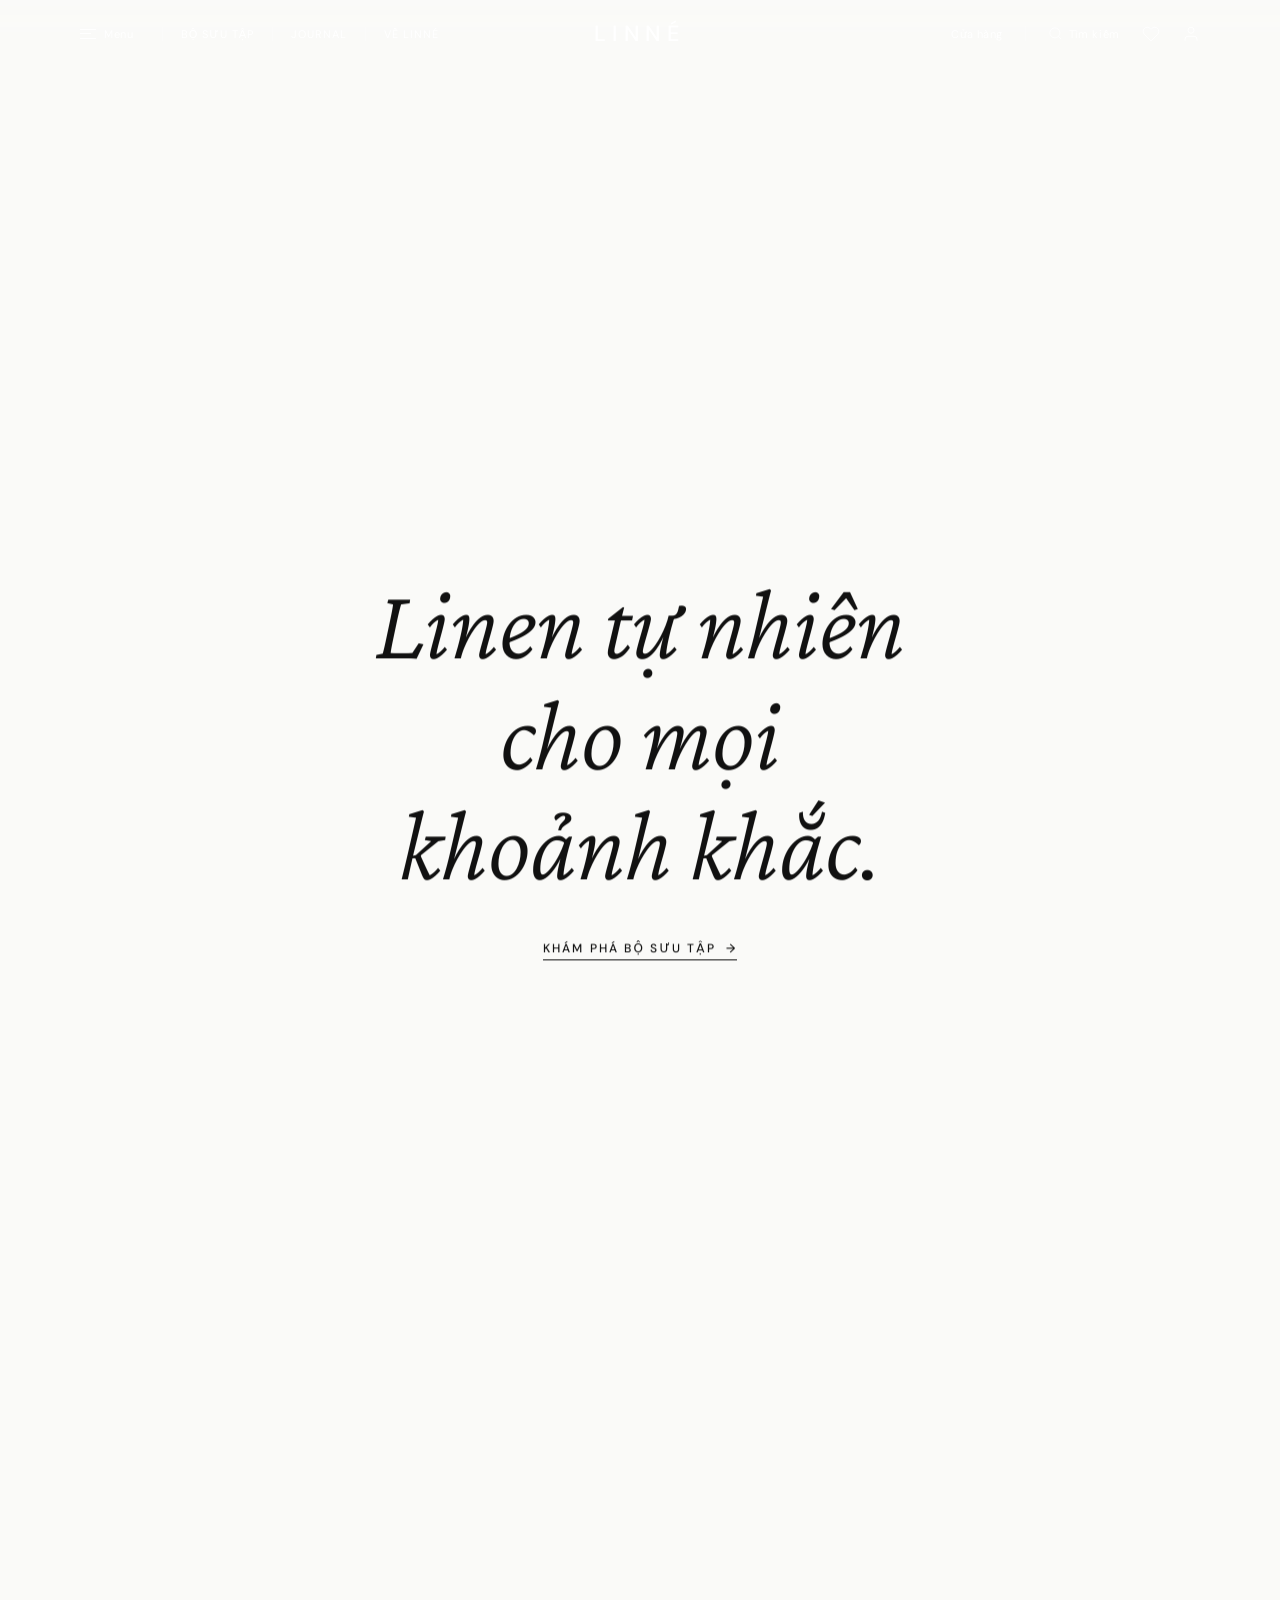
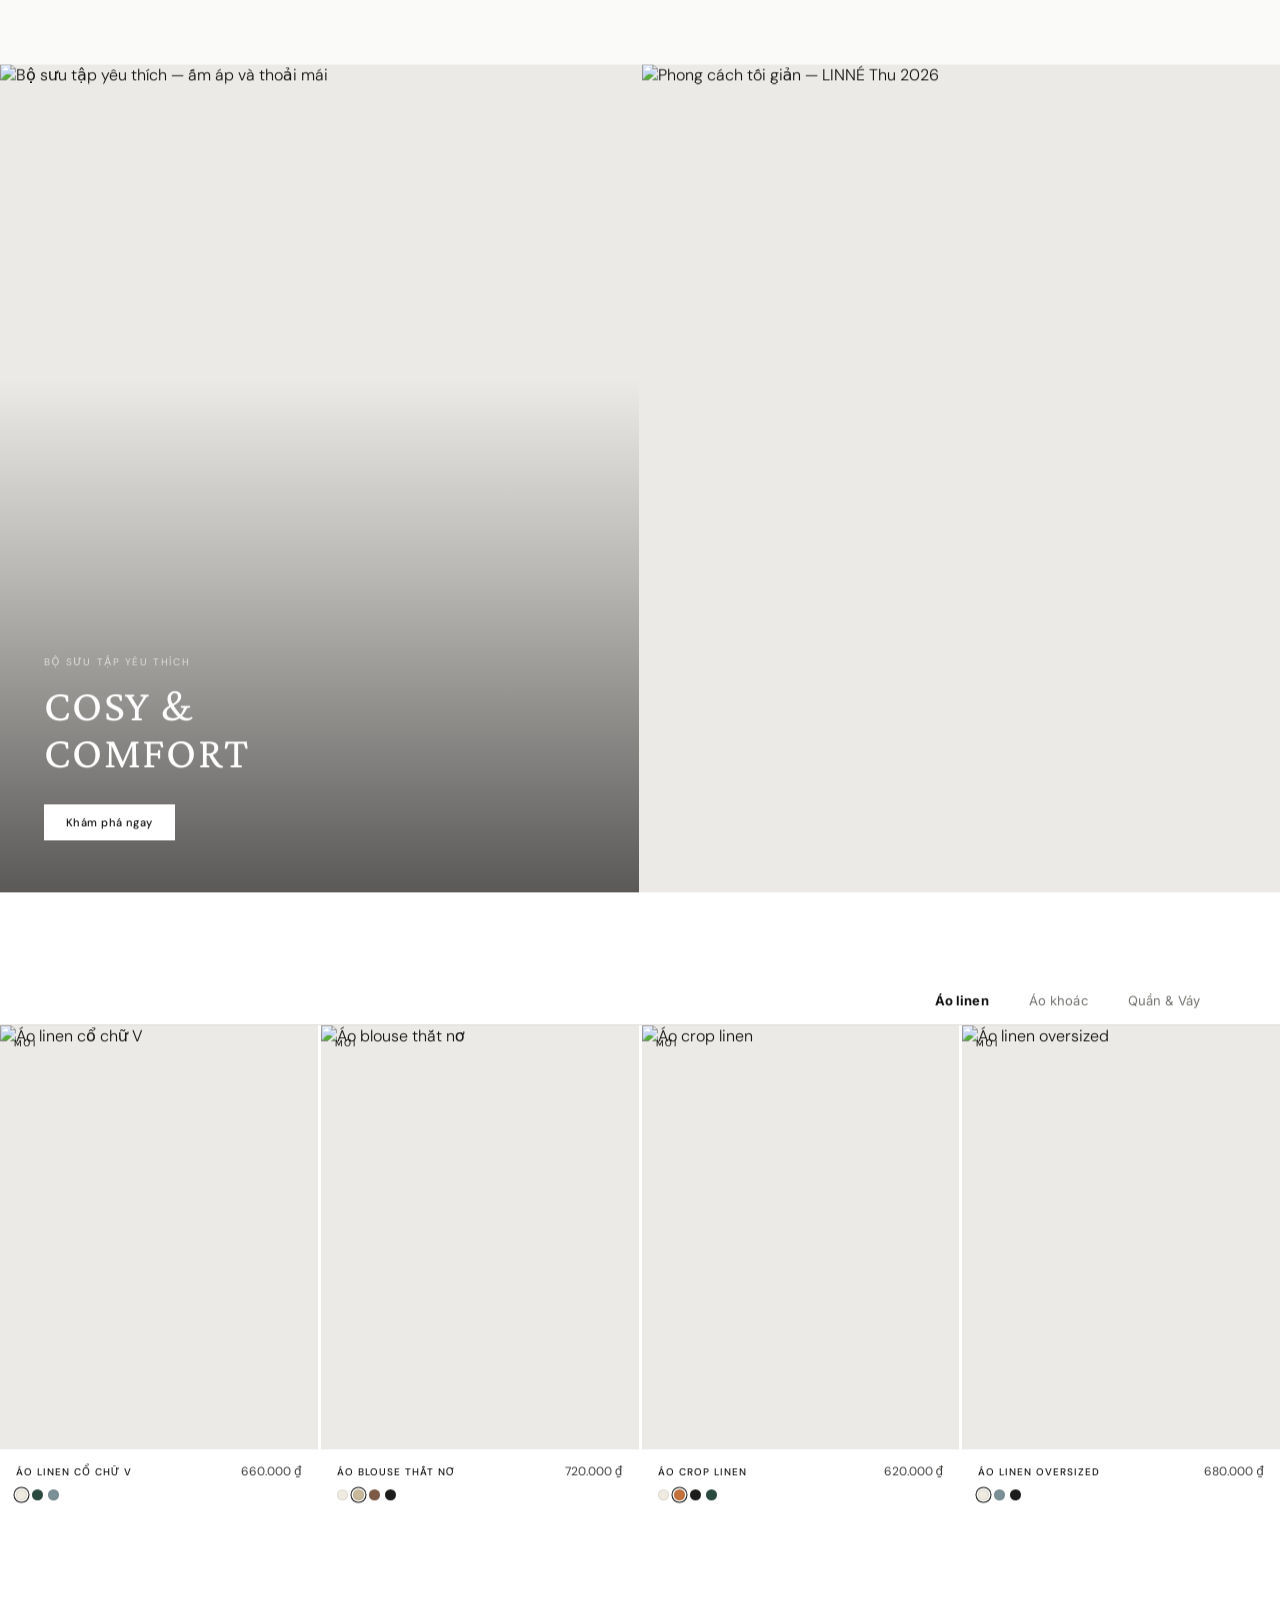
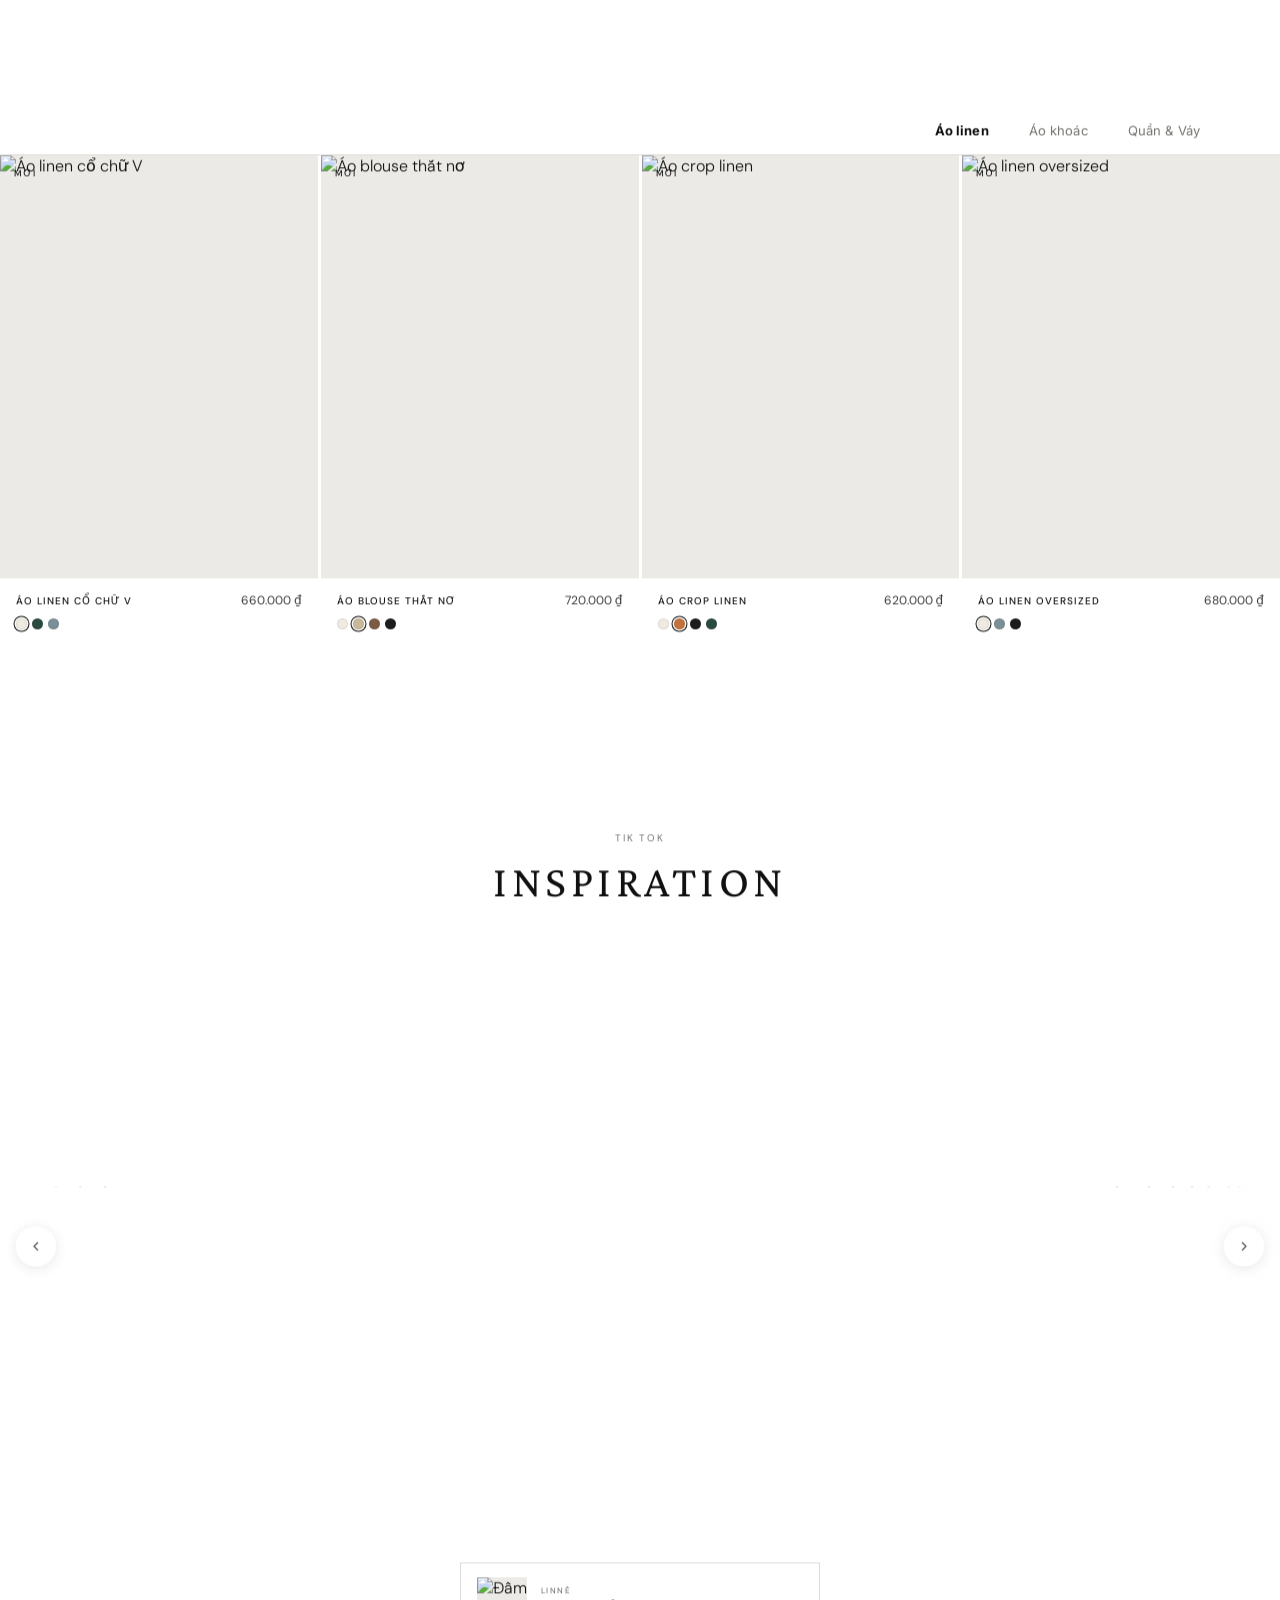
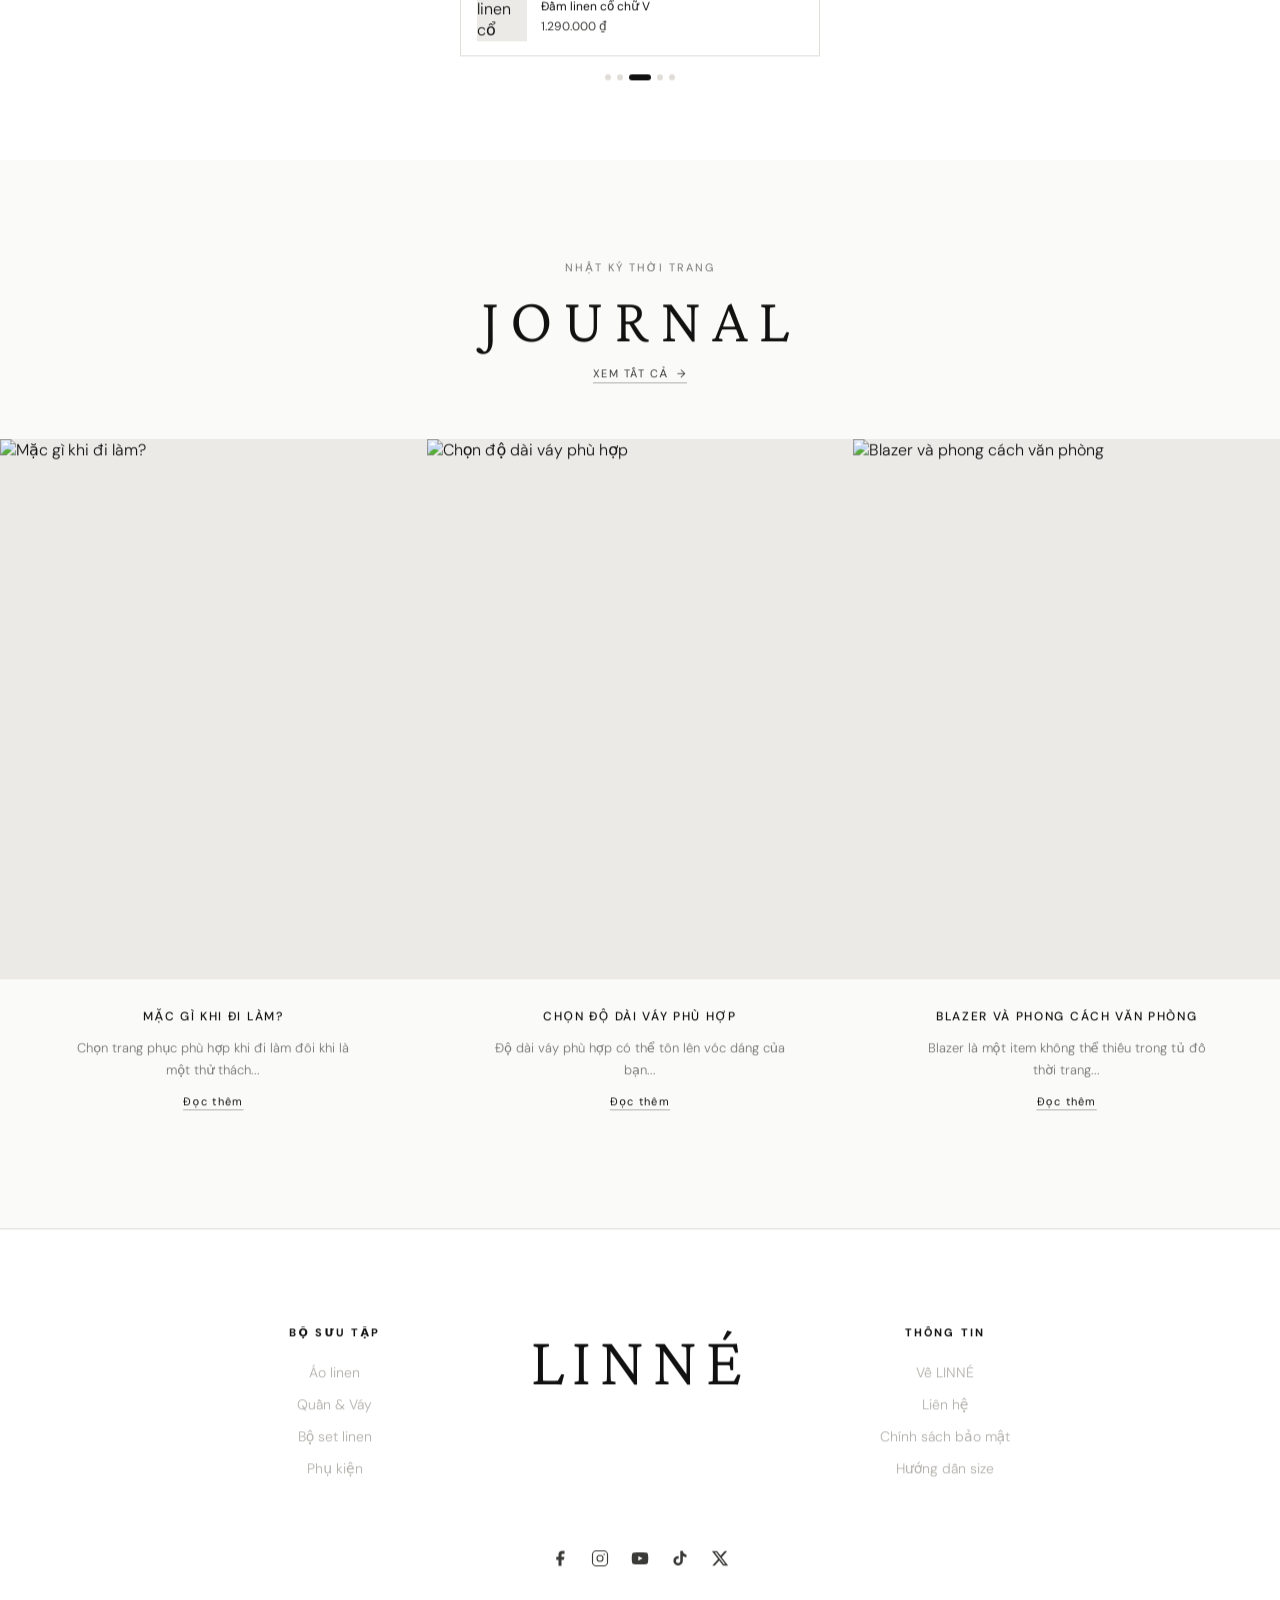
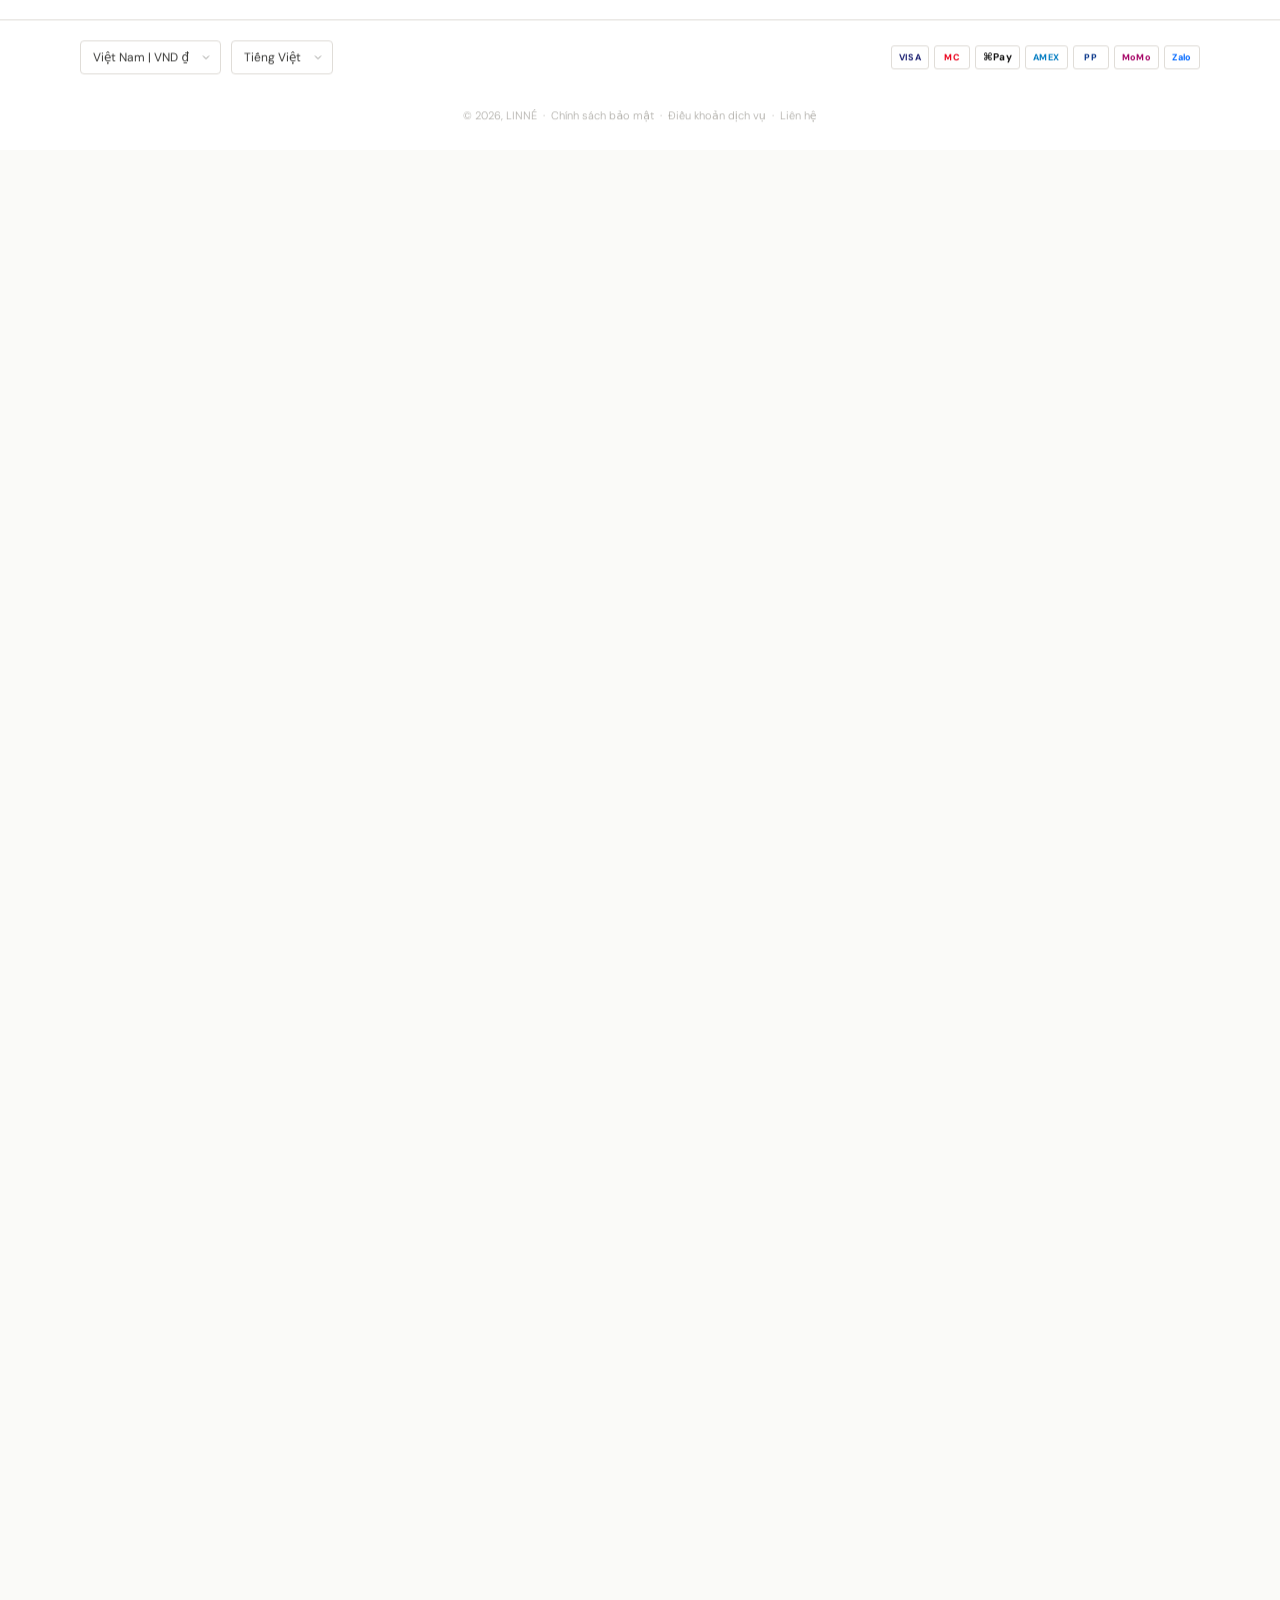
==== commit 76213014: "final index" ====
--- a/index.html
+++ b/index.html
@@ -14,6 +14,8 @@
   <!-- ==============================  NAVBAR  ============================== -->
   <header class="navbar" id="navbar">
     <div class="nav-inner">
+
+      <!-- Left: hamburger + quick nav links -->
       <div class="nav-left">
         <button class="nav-btn" id="menuBtn" aria-expanded="false" aria-label="Menu">
           <span class="hbg" aria-hidden="true">
@@ -21,16 +23,25 @@
           </span>
           <span id="menuLabel">Menu</span>
         </button>
-        <button class="nav-btn" aria-label="Tìm kiếm">
-          <svg width="16" height="16" viewBox="0 0 24 24" fill="none" stroke="currentColor" stroke-width="1.2">
+        <nav class="nav-quick" aria-label="Quick navigation">
+          <a href="#" class="nav-quick-link">Bộ sưu tập</a>
+          <a href="#" class="nav-quick-link">Journal</a>
+          <a href="#" class="nav-quick-link">Về LINNÉ</a>
+        </nav>
+      </div>
+
+      <!-- Center: logo -->
+      <a href="/" class="nav-logo">LINNÉ</a>
+
+      <!-- Right: search + store + icons -->
+      <div class="nav-right">
+        <a href="#" class="nav-btn nav-contact">Cửa hàng</a>
+        <button class="nav-btn nav-search-btn" aria-label="Tìm kiếm">
+          <svg width="15" height="15" viewBox="0 0 24 24" fill="none" stroke="currentColor" stroke-width="1.3">
             <circle cx="11" cy="11" r="8"/><path d="m21 21-4.35-4.35"/>
           </svg>
           <span>Tìm kiếm</span>
         </button>
-      </div>
-      <a href="/" class="nav-logo">LINNÉ</a>
-      <div class="nav-right">
-        <a href="#" class="nav-btn nav-contact">Liên hệ với chúng tôi</a>
         <button class="nav-icon-btn" aria-label="Yêu thích">
           <svg width="18" height="18" viewBox="0 0 24 24" fill="none" stroke="currentColor" stroke-width="1.2">
             <path d="M20.84 4.61a5.5 5.5 0 0 0-7.78 0L12 5.67l-1.06-1.06a5.5 5.5 0 0 0-7.78 7.78l1.06 1.06L12 21.23l7.78-7.78 1.06-1.06a5.5 5.5 0 0 0 0-7.78z"/>
@@ -43,6 +54,7 @@
           </svg>
         </button>
       </div>
+
     </div>
   </header>
 
@@ -50,18 +62,22 @@
   <div class="mega-wrap" id="megaWrap">
     <div class="mega-panel">
 
-      <!-- Col 1: Mới -->
-      <div class="mega-col">
+      <!-- Col 1: Mới — ảnh editorial + links -->
+      <div class="mega-col mega-col--new">
         <h3 class="mega-col-title">Mới</h3>
 
-        <div class="mega-group">
+        <div class="mega-group mega-group--img">
           <div class="mega-group-hd">
             <span class="mega-group-name">Sản phẩm mới</span>
             <span class="mega-group-plus" aria-hidden="true">+</span>
           </div>
-          <div class="mega-group-links">
-            <a href="#" class="mega-link">Tất cả sản phẩm mới</a>
-          </div>
+          <a href="#" class="mega-feature-img-wrap">
+            <img
+              src="https://elleandriley.com/cdn/shop/files/Cashmere_Crew_Camel3.jpg?v=1779070696&width=800"
+              alt="Sản phẩm mới — LINNÉ Thu 2026"
+              class="mega-feature-img"
+            >
+          </a>
         </div>
 
         <div class="mega-group">
@@ -73,69 +89,111 @@
             <a href="#" class="mega-link">Lookbook Thu 2026</a>
             <a href="#" class="mega-link">Đầm linen cổ chữ V</a>
             <a href="#" class="mega-link">Bộ set mùa thu</a>
-          </div>
-        </div>
-      </div>
-
-      <!-- Col 2: Bộ sưu tập -->
-      <div class="mega-col">
+            <a href="#" class="mega-link">Áo blouse phiên bản giới hạn</a>
+          </div>
+        </div>
+      </div>
+
+      <!-- Col 2: Bộ sưu tập — text links -->
+      <div class="mega-col mega-col--collection">
         <h3 class="mega-col-title">Bộ sưu tập</h3>
 
-        <div class="mega-groups-grid">
-          <div class="mega-group">
-            <div class="mega-group-hd">
-              <span class="mega-group-name">Áo</span>
-              <span class="mega-group-plus" aria-hidden="true">+</span>
+        <div class="mega-group">
+          <div class="mega-group-hd">
+            <span class="mega-group-name">Áo</span>
+            <span class="mega-group-plus" aria-hidden="true">+</span>
+          </div>
+          <div class="mega-group-links">
+            <a href="#" class="mega-link">Tất cả áo linen</a>
+            <a href="#" class="mega-link">Áo blouse</a>
+            <a href="#" class="mega-link">Áo phông</a>
+            <a href="#" class="mega-link">Áo khoác</a>
+          </div>
+        </div>
+
+        <div class="mega-group">
+          <div class="mega-group-hd">
+            <span class="mega-group-name">Quần &amp; Váy</span>
+            <span class="mega-group-plus" aria-hidden="true">+</span>
+          </div>
+          <div class="mega-group-links">
+            <a href="#" class="mega-link">Quần âu</a>
+            <a href="#" class="mega-link">Wide leg</a>
+            <a href="#" class="mega-link">Váy midi</a>
+            <a href="#" class="mega-link">Váy maxi</a>
+          </div>
+        </div>
+
+        <div class="mega-group">
+          <div class="mega-group-hd">
+            <span class="mega-group-name">Bộ set linen</span>
+            <span class="mega-group-plus" aria-hidden="true">+</span>
+          </div>
+          <div class="mega-group-links">
+            <a href="#" class="mega-link">Set áo + quần</a>
+            <a href="#" class="mega-link">Set blouse + váy</a>
+            <a href="#" class="mega-link">Set oversized</a>
+          </div>
+        </div>
+
+        <div class="mega-group">
+          <div class="mega-group-hd">
+            <span class="mega-group-name">Phụ kiện</span>
+            <span class="mega-group-plus" aria-hidden="true">+</span>
+          </div>
+          <div class="mega-group-links">
+            <a href="#" class="mega-link">Túi tote</a>
+            <a href="#" class="mega-link">Mũ linen</a>
+            <a href="#" class="mega-link">Khăn &amp; Túi đeo</a>
+          </div>
+        </div>
+      </div>
+
+      <!-- Col 3: Product image grid 2×3 -->
+      <div class="mega-col mega-col--products">
+        <span class="mega-group-name mega-products-eyebrow">Sản phẩm tiêu biểu</span>
+        <div class="mega-product-grid">
+          <a href="#" class="mega-product-card">
+            <div class="mega-product-img-wrap">
+              <img src="https://elleandriley.com/cdn/shop/files/Slim_tee_Pale_Blue.jpg?v=1778216637&width=600" alt="Áo linen cổ chữ V" class="mega-product-img">
             </div>
-            <div class="mega-group-links">
-              <a href="#" class="mega-link">Áo linen</a>
-              <a href="#" class="mega-link">Áo blouse</a>
-              <a href="#" class="mega-link">Áo phông</a>
-              <a href="#" class="mega-link">Áo khoác</a>
+            <span class="mega-product-name">Áo linen cổ chữ V</span>
+          </a>
+          <a href="#" class="mega-product-card">
+            <div class="mega-product-img-wrap">
+              <img src="https://elleandriley.com/cdn/shop/files/Slim_Tee_BrownMelange2.jpg?v=1778217470&width=600" alt="Áo blouse thắt nơ" class="mega-product-img">
             </div>
-          </div>
-
-          <div class="mega-group">
-            <div class="mega-group-hd">
-              <span class="mega-group-name">Quần &amp; Váy</span>
-              <span class="mega-group-plus" aria-hidden="true">+</span>
+            <span class="mega-product-name">Áo blouse thắt nơ</span>
+          </a>
+          <a href="#" class="mega-product-card">
+            <div class="mega-product-img-wrap">
+              <img src="https://elleandriley.com/cdn/shop/files/Slim_Tee_BrownMelange.jpg?v=1778217470&width=600" alt="Áo crop linen" class="mega-product-img">
             </div>
-            <div class="mega-group-links">
-              <a href="#" class="mega-link">Quần âu</a>
-              <a href="#" class="mega-link">Wide leg</a>
-              <a href="#" class="mega-link">Váy midi</a>
-              <a href="#" class="mega-link">Váy maxi</a>
+            <span class="mega-product-name">Áo crop linen</span>
+          </a>
+          <a href="#" class="mega-product-card">
+            <div class="mega-product-img-wrap">
+              <img src="https://elleandriley.com/cdn/shop/files/Slim_Tee_Birch.jpg?v=1778217589&width=600" alt="Áo linen oversized" class="mega-product-img">
             </div>
-          </div>
-
-          <div class="mega-group">
-            <div class="mega-group-hd">
-              <span class="mega-group-name">Bộ set linen</span>
-              <span class="mega-group-plus" aria-hidden="true">+</span>
+            <span class="mega-product-name">Áo linen oversized</span>
+          </a>
+          <a href="#" class="mega-product-card">
+            <div class="mega-product-img-wrap">
+              <img src="https://elleandriley.com/cdn/shop/files/Bandana-Scarf-Sand-Cream3.jpg?v=1781216151&width=600" alt="Đầm linen cổ chữ V" class="mega-product-img">
             </div>
-            <div class="mega-group-links">
-              <a href="#" class="mega-link">Set áo + quần</a>
-              <a href="#" class="mega-link">Set blouse + váy</a>
-              <a href="#" class="mega-link">Set oversized</a>
+            <span class="mega-product-name">Đầm linen cổ chữ V</span>
+          </a>
+          <a href="#" class="mega-product-card">
+            <div class="mega-product-img-wrap">
+              <img src="https://elleandriley.com/cdn/shop/files/Slim_tee_Pale_Blue.jpg?v=1778216637&width=600" alt="Bộ set linen" class="mega-product-img">
             </div>
-          </div>
-
-          <div class="mega-group">
-            <div class="mega-group-hd">
-              <span class="mega-group-name">Phụ kiện</span>
-              <span class="mega-group-plus" aria-hidden="true">+</span>
-            </div>
-            <div class="mega-group-links">
-              <a href="#" class="mega-link">Túi tote</a>
-              <a href="#" class="mega-link">Mũ linen</a>
-              <a href="#" class="mega-link">Khăn &amp; Túi đeo</a>
-            </div>
-          </div>
-        </div>
-      </div>
-
-      <!-- Col 3: La Maison LINNÉ -->
-      <div class="mega-col">
+            <span class="mega-product-name">Bộ set linen Thu</span>
+          </a>
+        </div>
+      </div>
+
+      <!-- Col 4: La Maison LINNÉ -->
+      <div class="mega-col mega-col--brand">
         <h3 class="mega-col-title">La Maison LINNÉ</h3>
 
         <div class="mega-group">
@@ -160,6 +218,10 @@
             <a href="#" class="mega-link">Chăm sóc vải</a>
             <a href="#" class="mega-link">Liên hệ</a>
           </div>
+        </div>
+
+        <div class="mega-brand-footer">
+          <a href="#" class="mega-intl-link">Việt Nam (VND ₫) ↗</a>
         </div>
       </div>
 
@@ -308,7 +370,8 @@
 
       <div class="shop-card">
         <div class="shop-card-img-wrap">
-          <img src="https://elleandriley.com/cdn/shop/files/Slim_tee_Pale_Blue.jpg?v=1778216637&width=2160" alt="Áo linen cổ chữ V" class="shop-card-img">
+          <img src="https://elleandriley.com/cdn/shop/files/Luxe_Cardigan_Seafoam4.jpg?v=1778219735&width=2160" alt="Áo linen cổ chữ V" class="shop-card-img">
+          <img src="https://elleandriley.com/cdn/shop/files/Luxe_Cardigan_Seafoam3.jpg?v=1778219735&width=2160" alt="" class="shop-card-img-alt" aria-hidden="true">
           <span class="shop-badge">Mới</span>
         </div>
         <div class="shop-card-info">
@@ -326,7 +389,8 @@
 
       <div class="shop-card">
         <div class="shop-card-img-wrap">
-          <img src="https://elleandriley.com/cdn/shop/files/Slim_Tee_BrownMelange2.jpg?v=1778217470&width=2160" alt="Áo blouse thắt nơ" class="shop-card-img">
+          <img src="https://elleandriley.com/cdn/shop/files/thumbnail-2_4cf766ce-5b06-4193-a934-16b9810f4d7f.jpg?v=1760544267&width=2160" alt="Áo blouse thắt nơ" class="shop-card-img">
+          <img src="https://elleandriley.com/cdn/shop/files/thumbnail-4_02c534f0-4e07-437b-bf55-1a30ceefa45c.jpg?v=1760544267&width=2160" alt="" class="shop-card-img-alt" aria-hidden="true">
           <span class="shop-badge">Mới</span>
         </div>
         <div class="shop-card-info">
@@ -345,7 +409,8 @@
 
       <div class="shop-card">
         <div class="shop-card-img-wrap">
-          <img src="https://elleandriley.com/cdn/shop/files/Slim_Tee_BrownMelange.jpg?v=1778217470&width=2160" alt="Áo crop linen" class="shop-card-img">
+          <img src="https://elleandriley.com/cdn/shop/files/thumbnail-3_b566575e-e85c-4d05-8881-d0aed54285d7.jpg?v=1760544198&width=2160" alt="Áo crop linen" class="shop-card-img">
+          <img src="https://elleandriley.com/cdn/shop/files/thumbnail-5.jpg?v=1760544198&width=2160" alt="" class="shop-card-img-alt" aria-hidden="true">
           <span class="shop-badge">Mới</span>
         </div>
         <div class="shop-card-info">
@@ -364,7 +429,8 @@
 
       <div class="shop-card">
         <div class="shop-card-img-wrap">
-          <img src="https://elleandriley.com/cdn/shop/files/Slim_Tee_Birch.jpg?v=1778217589&width=2160" alt="Áo linen oversized" class="shop-card-img">
+          <img src="https://elleandriley.com/cdn/shop/files/Slim_Tee_Red.jpg?v=1778217693&width=2160" alt="Áo linen oversized" class="shop-card-img">
+          <img src="https://elleandriley.com/cdn/shop/files/Slim_Tee_Red3.jpg?v=1778217693&width=2160" alt="" class="shop-card-img-alt" aria-hidden="true">
           <span class="shop-badge">Mới</span>
         </div>
         <div class="shop-card-info">
@@ -397,7 +463,8 @@
 
       <div class="shop-card">
         <div class="shop-card-img-wrap">
-          <img src="https://elleandriley.com/cdn/shop/files/Slim_tee_Pale_Blue.jpg?v=1778216637&width=2160" alt="Áo linen cổ chữ V" class="shop-card-img">
+          <img src="https://elleandriley.com/cdn/shop/files/Cashmere_Crew_Black.jpg?v=1779070489&width=2160" alt="Áo linen cổ chữ V" class="shop-card-img">
+          <img src="https://elleandriley.com/cdn/shop/files/Cashmere_Crew_Black4.jpg?v=1779070489&width=2160" alt="" class="shop-card-img-alt" aria-hidden="true">
           <span class="shop-badge">Mới</span>
         </div>
         <div class="shop-card-info">
@@ -415,7 +482,8 @@
 
       <div class="shop-card">
         <div class="shop-card-img-wrap">
-          <img src="https://elleandriley.com/cdn/shop/files/Slim_Tee_BrownMelange2.jpg?v=1778217470&width=2160" alt="Áo blouse thắt nơ" class="shop-card-img">
+          <img src="https://elleandriley.com/cdn/shop/files/Bandana-Scarf-Black-Sand_80abcf68-ce45-46c1-8665-8419cb22e876.jpg?v=1781216042&width=2160" alt="Áo blouse thắt nơ" class="shop-card-img">
+          <img src="https://elleandriley.com/cdn/shop/files/Bandana-Scarf-Black-Sand3.jpg?v=1781216042&width=2160" alt="" class="shop-card-img-alt" aria-hidden="true">
           <span class="shop-badge">Mới</span>
         </div>
         <div class="shop-card-info">
@@ -434,7 +502,8 @@
 
       <div class="shop-card">
         <div class="shop-card-img-wrap">
-          <img src="https://elleandriley.com/cdn/shop/files/Slim_Tee_BrownMelange.jpg?v=1778217470&width=2160" alt="Áo crop linen" class="shop-card-img">
+          <img src="https://elleandriley.com/cdn/shop/files/Slim_Tee_Red.jpg?v=1778217693&width=2160" alt="Áo crop linen" class="shop-card-img">
+          <img src="https://elleandriley.com/cdn/shop/files/Slim_Tee_Red2.jpg?v=1778217693&width=2160" alt="" class="shop-card-img-alt" aria-hidden="true">
           <span class="shop-badge">Mới</span>
         </div>
         <div class="shop-card-info">
@@ -454,6 +523,7 @@
       <div class="shop-card">
         <div class="shop-card-img-wrap">
           <img src="https://elleandriley.com/cdn/shop/files/Slim_Tee_Birch.jpg?v=1778217589&width=2160" alt="Áo linen oversized" class="shop-card-img">
+          <img src="https://elleandriley.com/cdn/shop/files/Slim_Tee_Birch3.jpg?v=1778217589&width=2160" alt="" class="shop-card-img-alt" aria-hidden="true">
           <span class="shop-badge">Mới</span>
         </div>
         <div class="shop-card-info">
--- a/style.css
+++ b/style.css
@@ -140,6 +140,36 @@
 }
 .nav-icon-btn:hover { opacity: 0.55; }
 .navbar.filled .nav-icon-btn { color: var(--ink); }
+
+/* Quick nav links (desktop only) */
+.nav-quick {
+  display: flex;
+  align-items: center;
+  gap: 0;
+}
+.nav-quick-link {
+  font-family: var(--font-body);
+  font-size: 11px;
+  font-weight: 400;
+  letter-spacing: 0.09em;
+  text-transform: uppercase;
+  color: var(--white);
+  padding: 0 18px;
+  border-left: 0.5px solid rgba(255,255,255,0.25);
+  transition: opacity var(--ease), color var(--ease);
+  white-space: nowrap;
+}
+.nav-quick-link:hover { opacity: 0.55; }
+.navbar.filled .nav-quick-link { color: var(--ink); }
+.navbar.filled .nav-quick-link { border-left-color: rgba(0,0,0,0.15); }
+
+/* Search button on right (icon + text label) */
+.nav-search-btn {
+  gap: 6px;
+  border-left: 0.5px solid rgba(255,255,255,0.25);
+  padding-left: 22px;
+}
+.navbar.filled .nav-search-btn { border-left-color: rgba(0,0,0,0.15); }
 
 /* ============================================
    HERO
@@ -706,18 +736,19 @@
 }
 .mega-wrap.open { pointer-events: all; }
 
-/* ── Panel ── */
+/* ── Panel: full viewport width, 4 columns ── */
 .mega-panel {
   position: relative;
   display: grid;
-  grid-template-columns: repeat(3, 1fr);
+  grid-template-columns: 1fr 0.85fr 1.3fr 0.75fr;
+  width: 100%;
   background: var(--white);
   border-bottom: 0.5px solid var(--pebble);
-  box-shadow: 0 16px 48px rgba(0,0,0,0.06);
+  box-shadow: 0 20px 60px rgba(0,0,0,0.08);
   opacity: 0;
-  transform: translateY(-12px);
-  transition: opacity 0.36s cubic-bezier(0.4,0,0.2,1),
-              transform 0.36s cubic-bezier(0.4,0,0.2,1);
+  transform: translateY(-14px);
+  transition: opacity 0.38s cubic-bezier(0.4,0,0.2,1),
+              transform 0.38s cubic-bezier(0.4,0,0.2,1);
 }
 .mega-wrap.open .mega-panel {
   opacity: 1;
@@ -731,18 +762,28 @@
   opacity: 0;
   transform: translateY(-10px);
   transition: opacity 0.36s ease, transform 0.36s ease;
-}
-.mega-col:last-of-type { border-right: none; }
+  /* button counts as :last-of-type so use explicit class */
+}
+.mega-col--brand { border-right: none; }
 
 .mega-wrap.open .mega-col:nth-child(1) { opacity:1; transform:none; transition-delay:0.04s; }
 .mega-wrap.open .mega-col:nth-child(2) { opacity:1; transform:none; transition-delay:0.10s; }
 .mega-wrap.open .mega-col:nth-child(3) { opacity:1; transform:none; transition-delay:0.16s; }
+.mega-wrap.open .mega-col:nth-child(4) { opacity:1; transform:none; transition-delay:0.22s; }
+
+/* Column-specific padding aligns with page edge */
+.mega-col--new  { padding-left: var(--pad-x); }
+.mega-col--brand {
+  padding-right: var(--pad-x);
+  display: flex;
+  flex-direction: column;
+}
 
 /* Column title */
 .mega-col-title {
   font-family: var(--font-display);
   font-style: italic;
-  font-size: clamp(24px, 2.6vw, 34px);
+  font-size: clamp(22px, 2.2vw, 32px);
   font-weight: 300;
   color: var(--ink);
   letter-spacing: 0.01em;
@@ -750,14 +791,72 @@
   margin-bottom: 28px;
 }
 
-/* 2×2 grid for collections column */
-.mega-groups-grid {
+/* ── Editorial image in col 1 ── */
+.mega-feature-img-wrap {
+  display: block;
+  aspect-ratio: 4 / 5;
+  overflow: hidden;
+  margin-bottom: 24px;
+}
+.mega-feature-img {
+  width: 100%;
+  height: 100%;
+  object-fit: cover;
+  transition: transform 0.9s var(--ease-out-expo);
+}
+.mega-feature-img-wrap:hover .mega-feature-img { transform: scale(1.06); }
+
+/* ── Product grid in col 3 ── */
+.mega-products-eyebrow {
+  display: block;
+  margin-bottom: 16px;
+}
+.mega-product-grid {
   display: grid;
-  grid-template-columns: 1fr 1fr;
-  gap: 28px 32px;
-}
+  grid-template-columns: repeat(2, 1fr);
+  gap: 10px;
+}
+.mega-product-card {
+  display: block;
+  text-decoration: none;
+}
+.mega-product-img-wrap {
+  aspect-ratio: 3 / 4;
+  overflow: hidden;
+  margin-bottom: 6px;
+}
+.mega-product-img {
+  width: 100%;
+  height: 100%;
+  object-fit: cover;
+  transition: transform 0.7s var(--ease-out-expo);
+}
+.mega-product-card:hover .mega-product-img { transform: scale(1.06); }
+.mega-product-name {
+  font-family: var(--font-body);
+  font-size: 10px;
+  letter-spacing: 0.08em;
+  text-transform: uppercase;
+  color: var(--graphite);
+  display: block;
+}
+
+/* ── Brand col footer link ── */
+.mega-brand-footer { margin-top: auto; padding-top: 24px; }
+.mega-intl-link {
+  font-family: var(--font-body);
+  font-size: 11px;
+  letter-spacing: 0.08em;
+  text-transform: uppercase;
+  color: var(--silver);
+  transition: color 0.2s ease;
+}
+.mega-intl-link:hover { color: var(--ink); }
 
 /* Group */
+.mega-group { margin-bottom: 24px; }
+.mega-group:last-child { margin-bottom: 0; }
+
 .mega-group-hd {
   display: flex;
   align-items: center;
@@ -780,20 +879,40 @@
 .mega-group-links {
   display: flex;
   flex-direction: column;
-  gap: 3px;
+  gap: 2px;
 }
 
 .mega-link {
+  position: relative;
+  display: inline-flex;
+  align-items: center;
   font-family: var(--font-body);
   font-size: 12px;
   font-weight: 400;
   letter-spacing: 0.09em;
   text-transform: uppercase;
   color: var(--graphite);
-  padding: 3px 0;
-  transition: color 0.2s ease;
-}
-.mega-link:hover { color: var(--ink); }
+  padding: 4px 0;
+  transition: color 0.22s ease, transform 0.22s ease;
+}
+/* sliding underline */
+.mega-link::after {
+  content: '';
+  position: absolute;
+  bottom: 0;
+  left: 0;
+  width: 100%;
+  height: 0.5px;
+  background: var(--ink);
+  transform: scaleX(0);
+  transform-origin: left center;
+  transition: transform 0.28s cubic-bezier(0.4,0,0.2,1);
+}
+.mega-link:hover {
+  color: var(--ink);
+  transform: translateX(4px);
+}
+.mega-link:hover::after { transform: scaleX(1); }
 
 /* ── Close button ── */
 .mega-close {
@@ -821,6 +940,13 @@
   pointer-events: none;
 }
 .mega-wrap.open ~ .mega-overlay { pointer-events: all; }
+
+/* ── Responsive: tablet (≤1100px) ── */
+@media (max-width: 1100px) {
+  .mega-panel { grid-template-columns: 1fr 0.9fr 1.2fr 0.7fr; }
+  .mega-col--new  { padding-left: 40px; }
+  .mega-col--brand { padding-right: 40px; }
+}
 
 /* ── Mobile accordion (≤768px) ── */
 @media (max-width: 768px) {
@@ -830,6 +956,9 @@
     overflow-y: auto;
   }
 
+  /* product image col hidden on mobile — double class beats .mega-col { display:block } below */
+  .mega-col.mega-col--products { display: none; }
+
   .mega-col {
     padding: 0;
     border-right: none;
@@ -837,21 +966,28 @@
     opacity: 1;
     transform: none;
     transition: none;
+    display: block; /* override flex on brand col */
   }
 
+  .mega-col--new  { padding-left: 0; }
+  .mega-col--brand { padding-right: 0; flex-direction: unset; }
+
+  /* editorial image hidden on mobile */
+  .mega-feature-img-wrap { display: none; }
+
+  /* "Sản phẩm mới" group has no links on mobile — hide "+" and remove pointer */
+  .mega-group--img .mega-group-plus { display: none; }
+  .mega-group--img .mega-group-hd { cursor: default; }
+
   .mega-col-title {
-    font-size: 28px;
+    font-size: 26px;
     margin-bottom: 0;
     padding: 20px 24px 16px;
   }
 
-  .mega-groups-grid {
-    grid-template-columns: 1fr;
-    gap: 0;
-  }
-
   .mega-group {
     border-top: 0.5px solid var(--stone);
+    margin-bottom: 0;
   }
 
   .mega-group-hd {
@@ -887,18 +1023,25 @@
                 padding-bottom 0.38s ease;
   }
   .mega-group.open .mega-group-links {
-    max-height: 260px;
+    max-height: 280px;
     padding-bottom: 14px;
   }
 
   .mega-link {
     display: block;
+    transform: none !important;
     padding: 9px 0;
     font-size: 12px;
     color: var(--ash);
     border-bottom: 0.5px solid var(--stone);
   }
+  .mega-link::after { display: none; }
   .mega-link:last-child { border-bottom: none; }
+
+  .mega-brand-footer {
+    padding: 16px 24px;
+    margin-top: 0;
+  }
 }
 
 /* ============================================
@@ -1023,6 +1166,8 @@
   }
 
   .nav-contact { display: none; }
+  .nav-quick { display: none; }
+  .nav-search-btn { border-left: none; padding-left: 0; }
   .hero-caption { bottom: 72px; }
   .cat-label-inner { padding-bottom: 22px; }
   .hero-logo-text { font-size: clamp(52px, 9vw, 110px); }
@@ -1645,15 +1790,24 @@
   background: var(--stone);
 }
 
-.shop-card-img {
-  display: block;
+.shop-card-img,
+.shop-card-img-alt {
+  position: absolute;
+  inset: 0;
   width: 100%;
   height: 100%;
   object-fit: cover;
   object-position: center top;
-  transition: transform 0.75s ease;
-}
-.shop-card:hover .shop-card-img { transform: scale(1.04); }
+  transition: transform 0.6s cubic-bezier(0.4, 0, 0.2, 1);
+}
+
+/* primary: starts visible, slides out left on hover */
+.shop-card-img { transform: translateX(0); }
+.shop-card:hover .shop-card-img { transform: translateX(-100%); }
+
+/* alt: starts off-screen right, slides in on hover */
+.shop-card-img-alt { transform: translateX(100%); }
+.shop-card:hover .shop-card-img-alt { transform: translateX(0); }
 
 .shop-badge {
   position: absolute;
@@ -2394,10 +2548,17 @@
 
 @media (max-width: 640px) {
   .footer-main {
-    grid-template-columns: 1fr;
+    /* giữ 2 cột — left | right — căn 2 bên màn hình */
+    grid-template-columns: 1fr 1fr;
     padding: 48px 24px 36px;
-    gap: 32px;
+    gap: 24px 16px;
   }
+  /* left col bám lề trái */
+  .footer-col--left { text-align: left; }
+  .footer-col--left .footer-nav { align-items: flex-start; }
+  /* right col bám lề phải */
+  .footer-col--right { text-align: right; }
+  .footer-col--right .footer-nav { align-items: flex-end; }
   .footer-social { padding: 0 24px 36px; justify-content: flex-start; gap: 20px; }
   .footer-bottom { flex-direction: column; align-items: flex-start; padding: 20px 24px; }
   .footer-payments { justify-content: flex-start; }
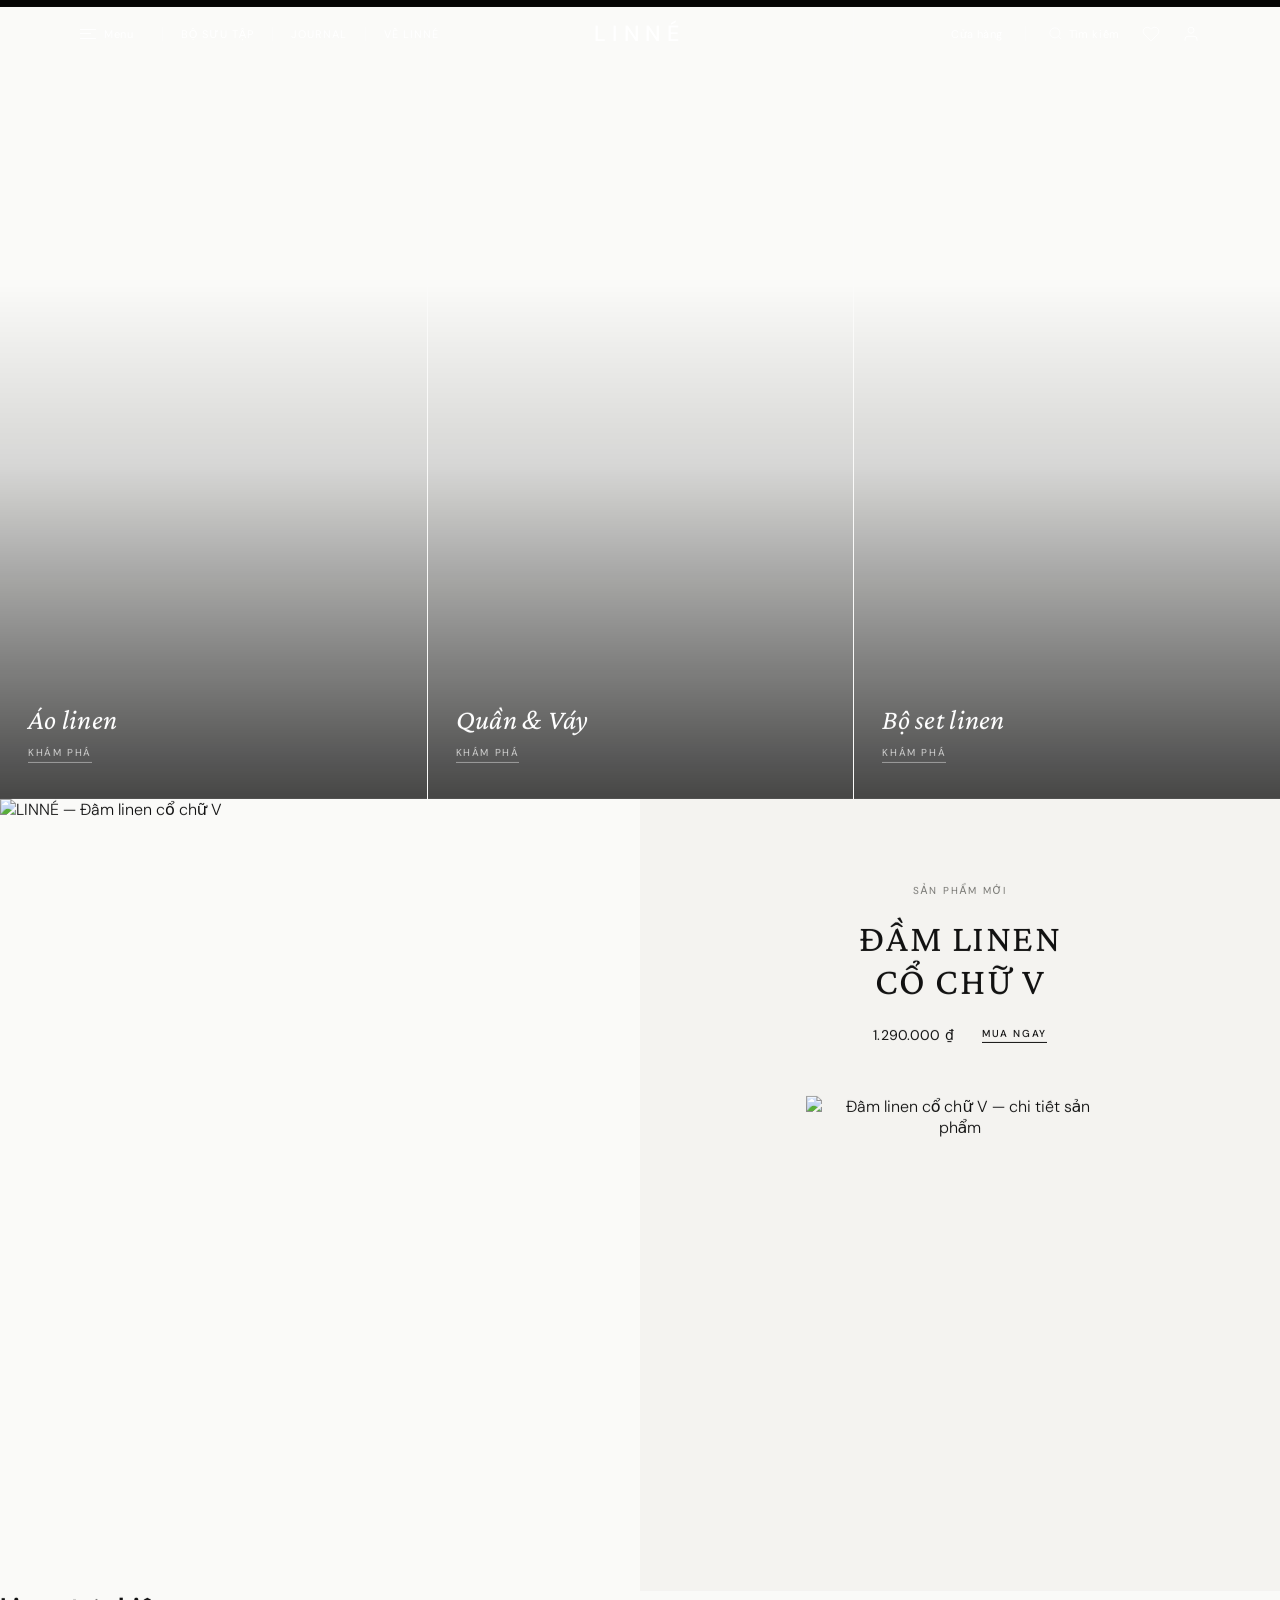
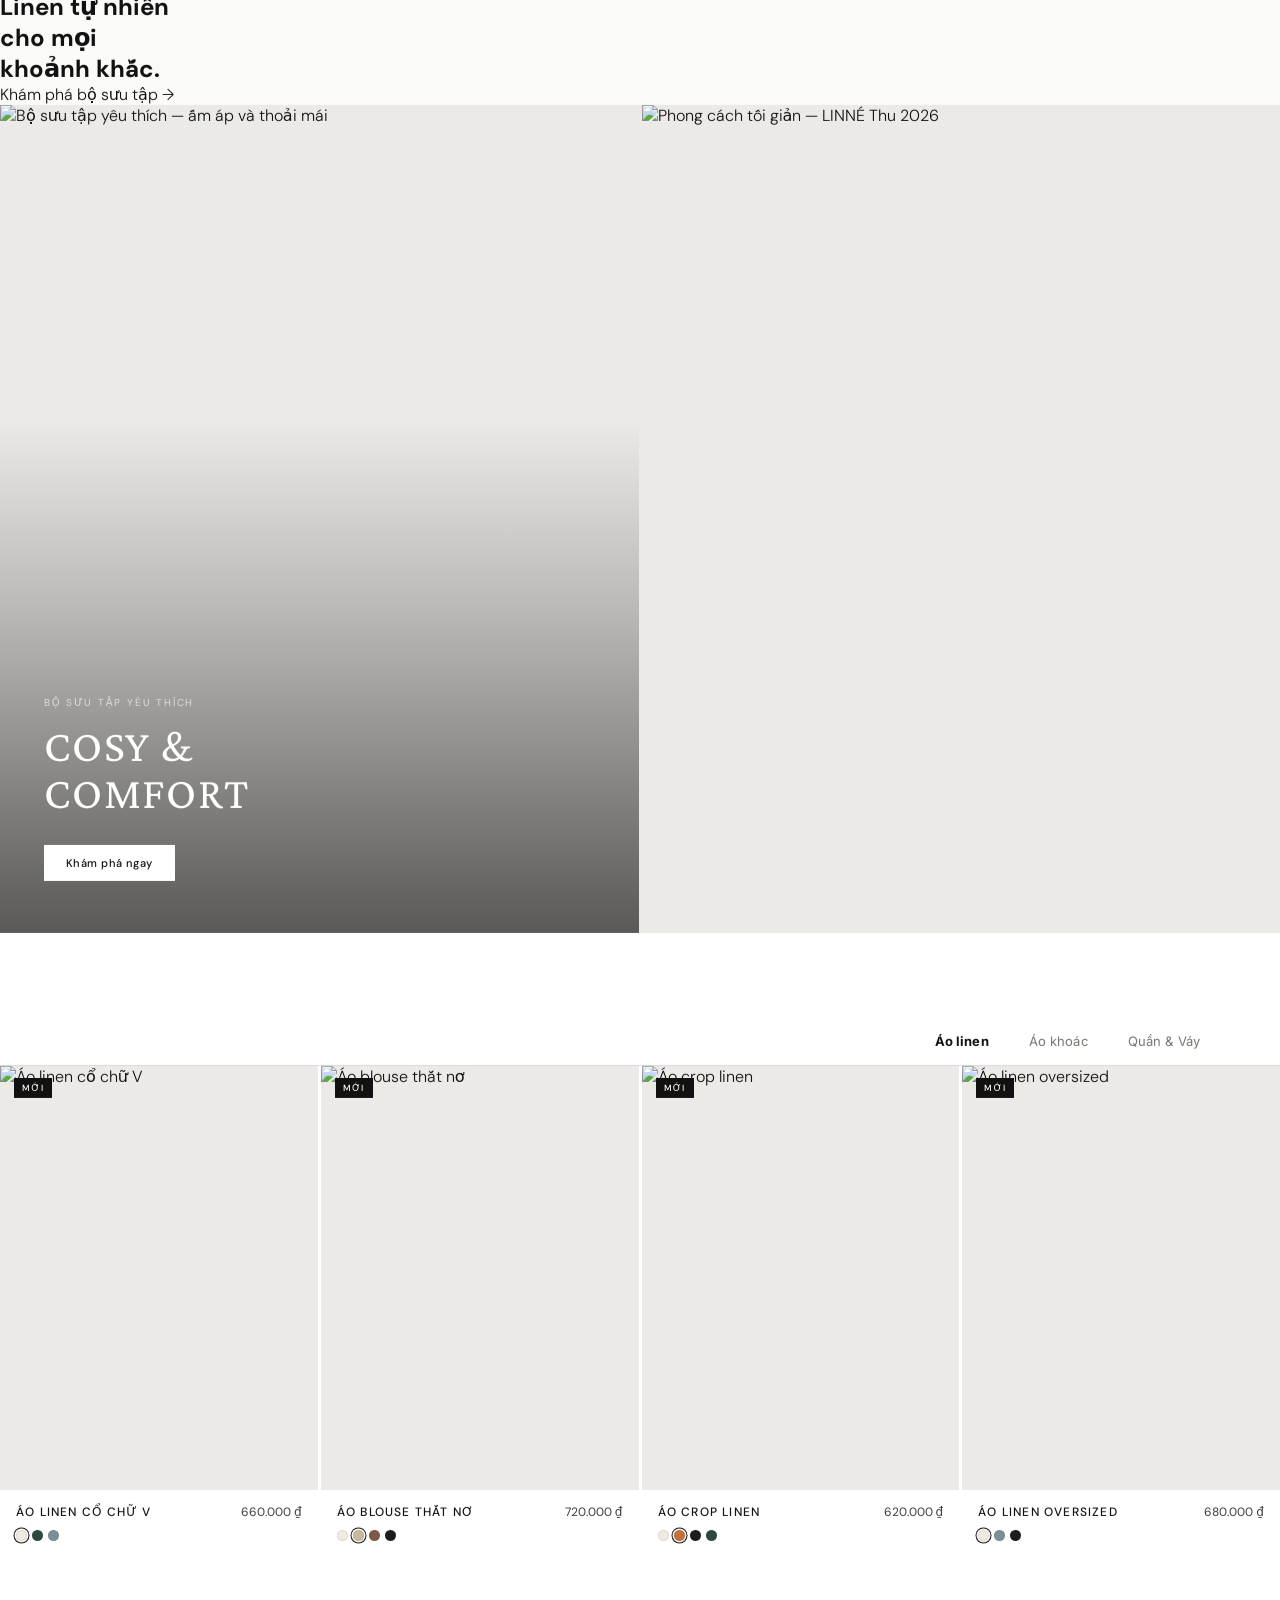
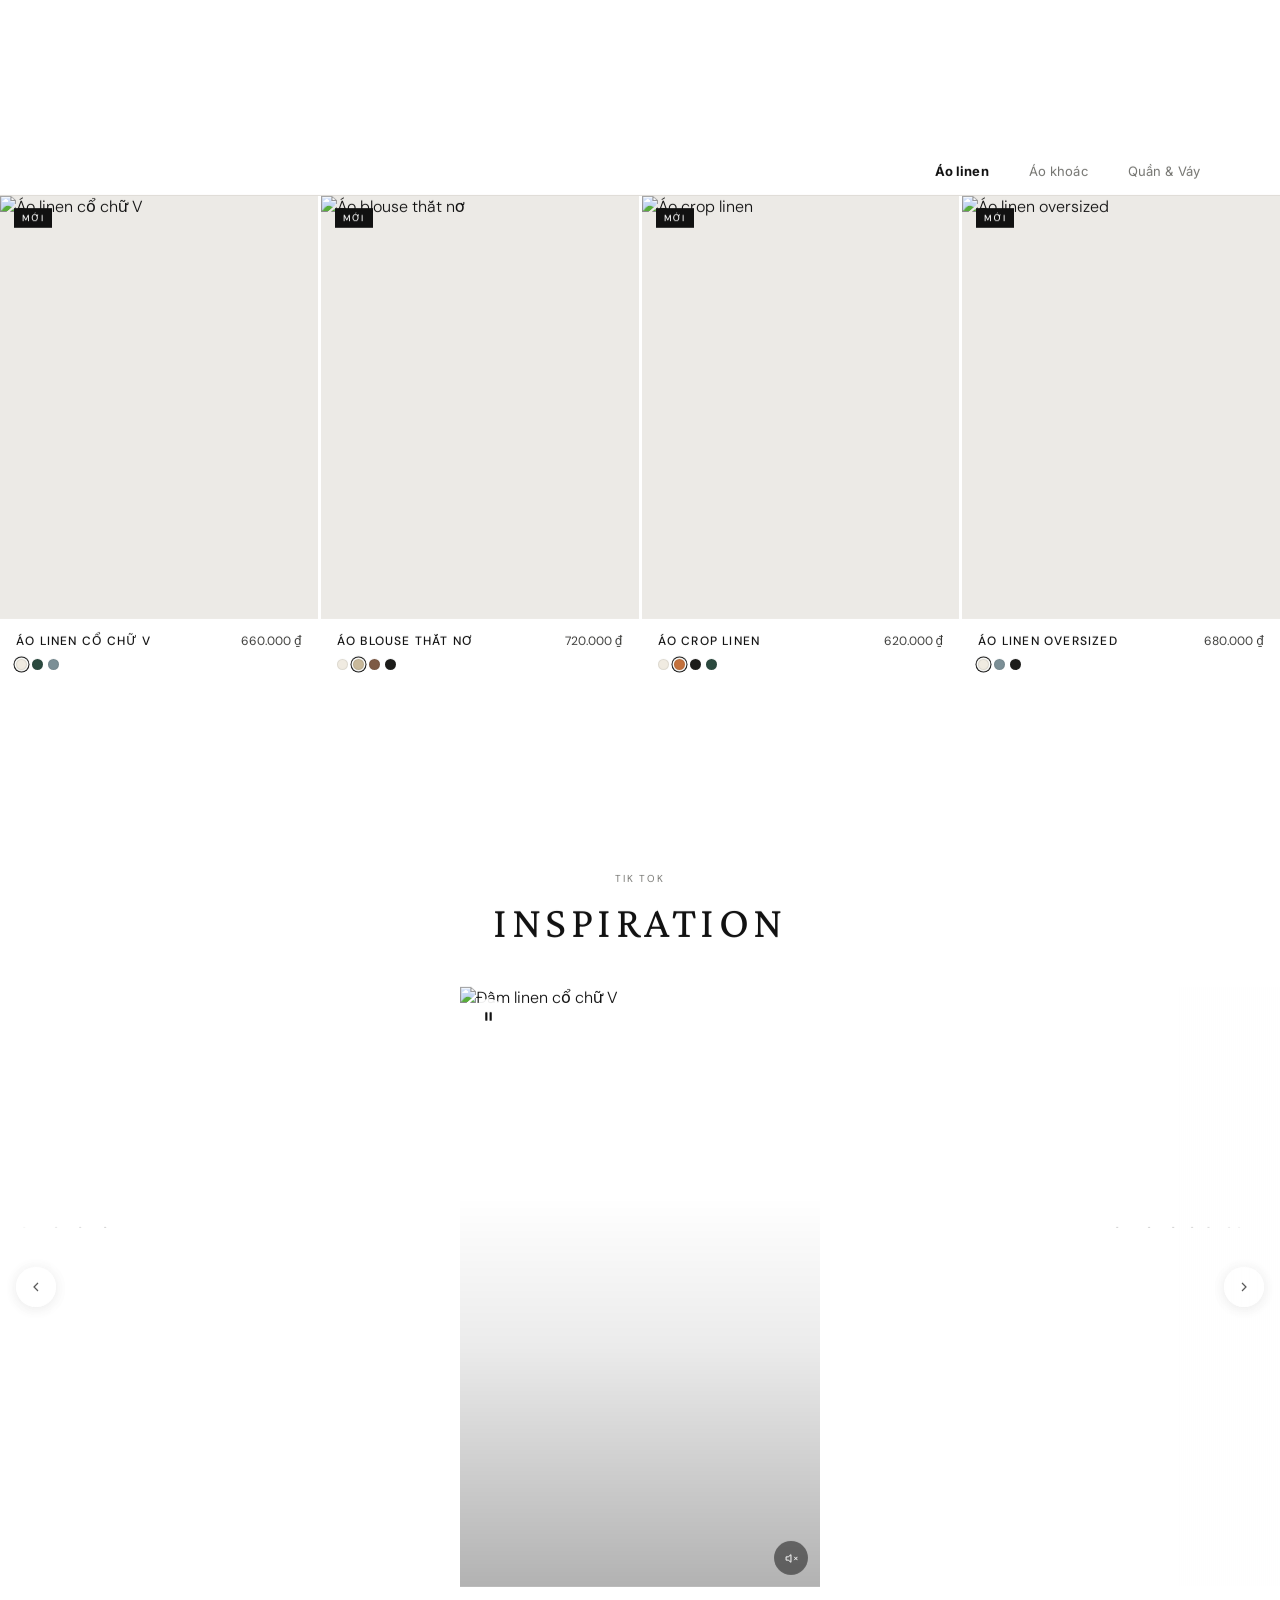
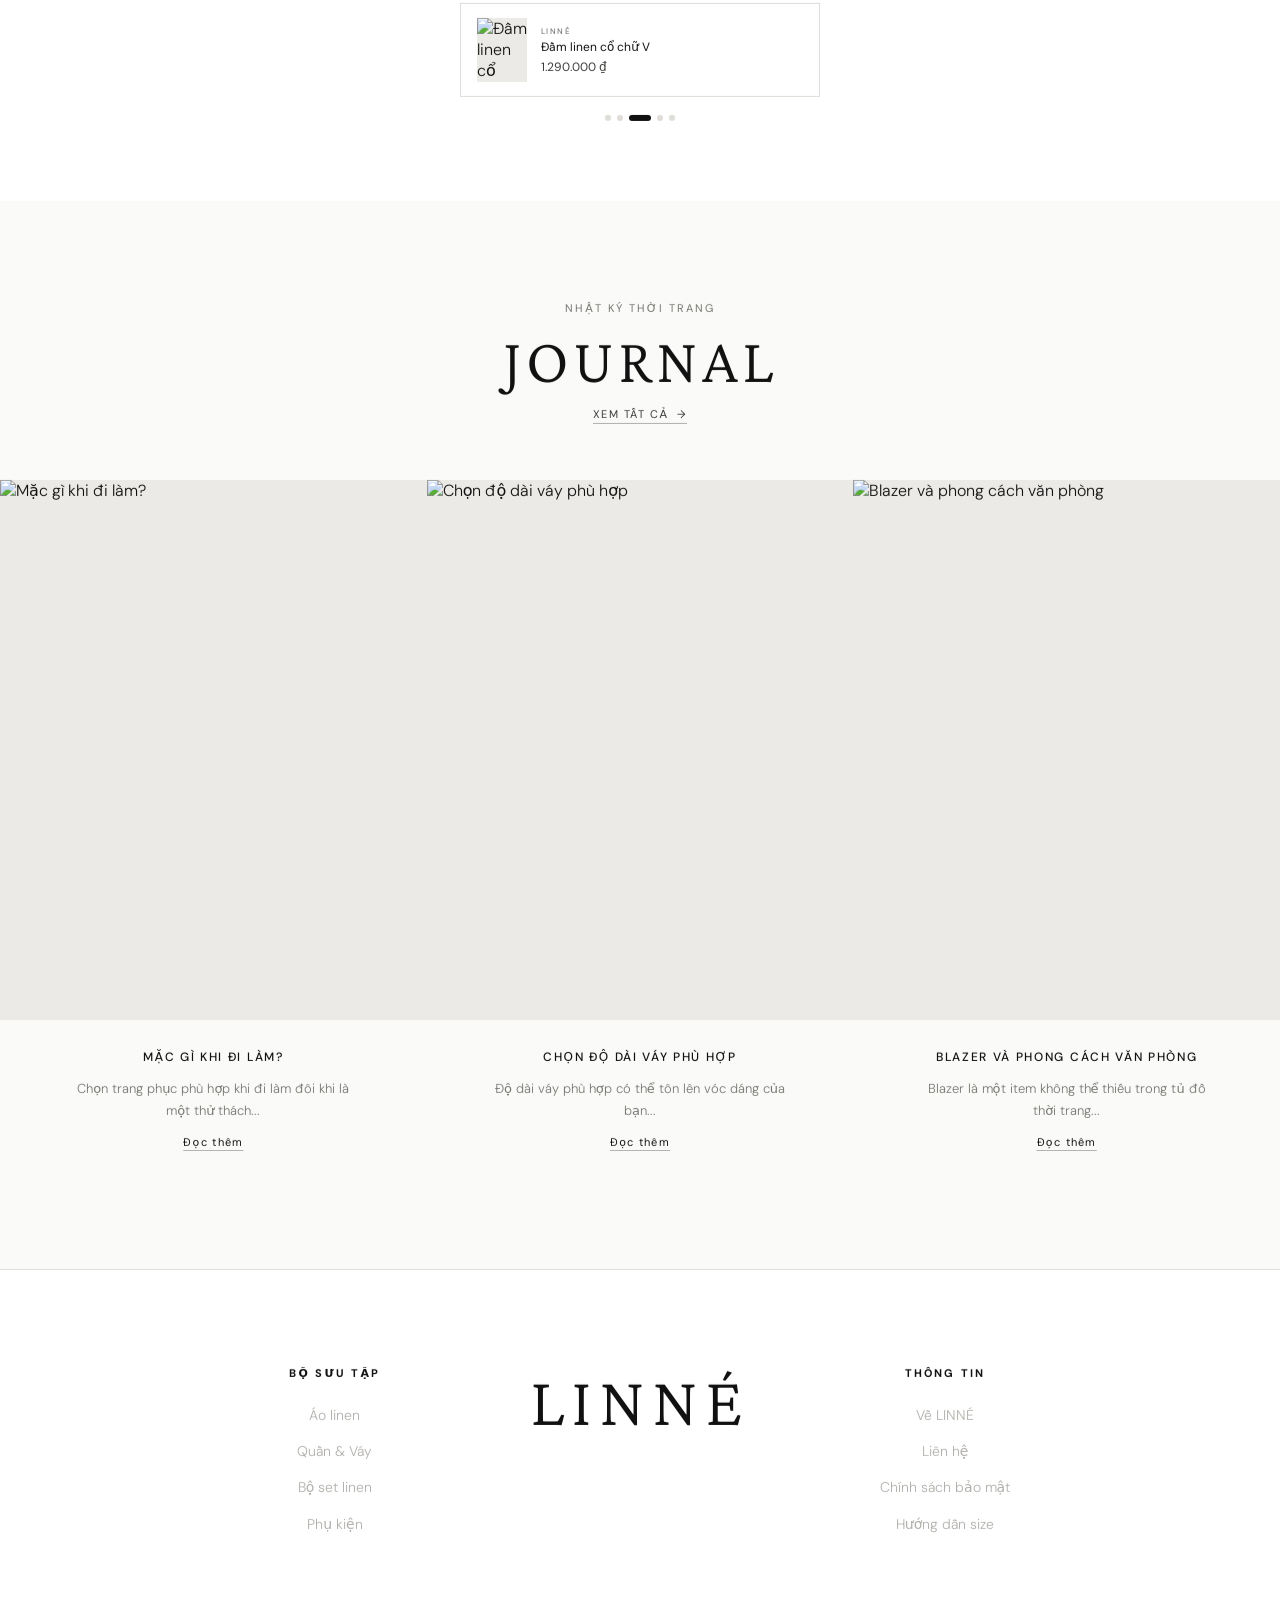
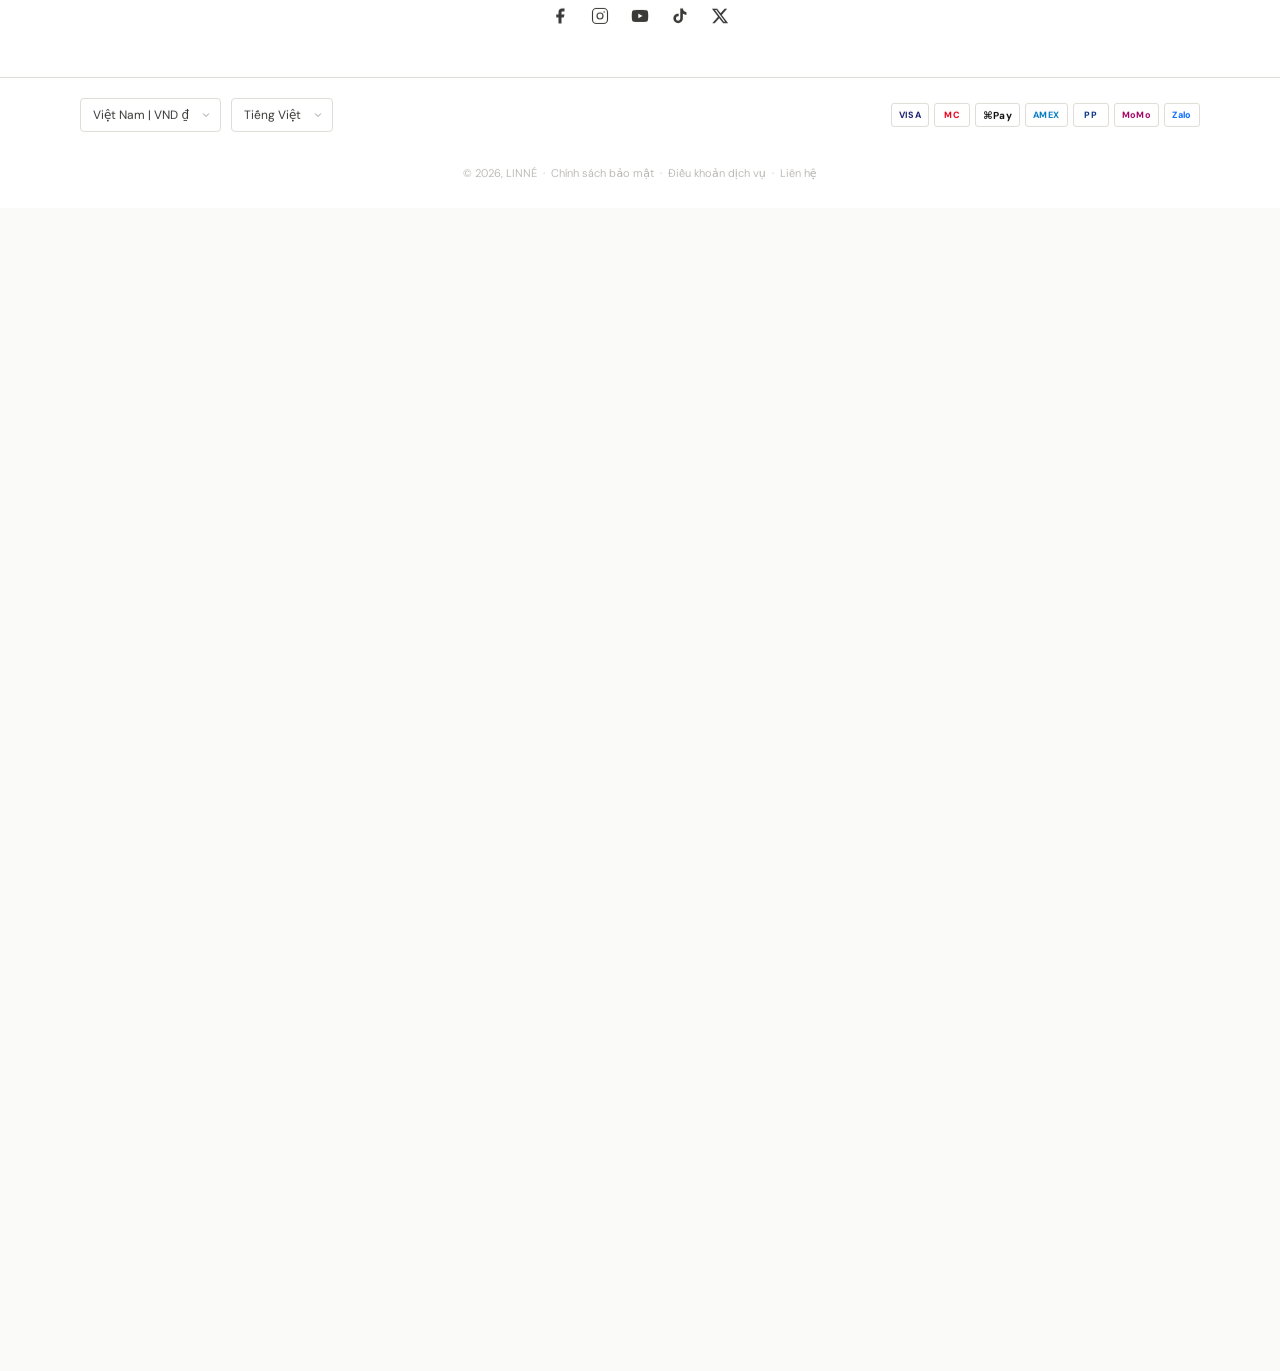
==== commit 5ff80212: "a" ====
--- a/index.html
+++ b/index.html
@@ -104,10 +104,10 @@
             <span class="mega-group-plus" aria-hidden="true">+</span>
           </div>
           <div class="mega-group-links">
-            <a href="#" class="mega-link">Tất cả áo linen</a>
-            <a href="#" class="mega-link">Áo blouse</a>
-            <a href="#" class="mega-link">Áo phông</a>
-            <a href="#" class="mega-link">Áo khoác</a>
+            <a href="#" class="mega-link" data-mega-cat="ao-linen" data-mega-label="Tất cả áo linen">Tất cả áo linen</a>
+            <a href="#" class="mega-link" data-mega-cat="ao-blouse" data-mega-label="Áo blouse">Áo blouse</a>
+            <a href="#" class="mega-link" data-mega-cat="ao-phong" data-mega-label="Áo phông">Áo phông</a>
+            <a href="#" class="mega-link" data-mega-cat="ao-khoac" data-mega-label="Áo khoác">Áo khoác</a>
           </div>
         </div>
 
@@ -117,10 +117,10 @@
             <span class="mega-group-plus" aria-hidden="true">+</span>
           </div>
           <div class="mega-group-links">
-            <a href="#" class="mega-link">Quần âu</a>
-            <a href="#" class="mega-link">Wide leg</a>
-            <a href="#" class="mega-link">Váy midi</a>
-            <a href="#" class="mega-link">Váy maxi</a>
+            <a href="#" class="mega-link" data-mega-cat="quan-au" data-mega-label="Quần âu">Quần âu</a>
+            <a href="#" class="mega-link" data-mega-cat="wide-leg" data-mega-label="Wide leg">Wide leg</a>
+            <a href="#" class="mega-link" data-mega-cat="vay-midi" data-mega-label="Váy midi">Váy midi</a>
+            <a href="#" class="mega-link" data-mega-cat="vay-maxi" data-mega-label="Váy maxi">Váy maxi</a>
           </div>
         </div>
 
@@ -130,9 +130,9 @@
             <span class="mega-group-plus" aria-hidden="true">+</span>
           </div>
           <div class="mega-group-links">
-            <a href="#" class="mega-link">Set áo + quần</a>
-            <a href="#" class="mega-link">Set blouse + váy</a>
-            <a href="#" class="mega-link">Set oversized</a>
+            <a href="#" class="mega-link" data-mega-cat="set-quan" data-mega-label="Set áo + quần">Set áo + quần</a>
+            <a href="#" class="mega-link" data-mega-cat="set-vay" data-mega-label="Set blouse + váy">Set blouse + váy</a>
+            <a href="#" class="mega-link" data-mega-cat="set-oversized" data-mega-label="Set oversized">Set oversized</a>
           </div>
         </div>
 
@@ -142,17 +142,17 @@
             <span class="mega-group-plus" aria-hidden="true">+</span>
           </div>
           <div class="mega-group-links">
-            <a href="#" class="mega-link">Túi tote</a>
-            <a href="#" class="mega-link">Mũ linen</a>
-            <a href="#" class="mega-link">Khăn &amp; Túi đeo</a>
-          </div>
-        </div>
-      </div>
-
-      <!-- Col 3: Product image grid 2×3 -->
+            <a href="#" class="mega-link" data-mega-cat="tui-tote" data-mega-label="Túi tote">Túi tote</a>
+            <a href="#" class="mega-link" data-mega-cat="mu-linen" data-mega-label="Mũ linen">Mũ linen</a>
+            <a href="#" class="mega-link" data-mega-cat="khan" data-mega-label="Khăn &amp; Túi đeo">Khăn &amp; Túi đeo</a>
+          </div>
+        </div>
+      </div>
+
+      <!-- Col 3: Product image grid 2×2 — dynamic on col 2 hover -->
       <div class="mega-col mega-col--products">
-        <span class="mega-group-name mega-products-eyebrow">Sản phẩm tiêu biểu</span>
-        <div class="mega-product-grid">
+        <span class="mega-group-name mega-products-eyebrow" id="megaProductsEyebrow">Sản phẩm tiêu biểu</span>
+        <div class="mega-product-grid" id="megaProductGrid">
           <a href="#" class="mega-product-card">
             <div class="mega-product-img-wrap">
               <img src="https://elleandriley.com/cdn/shop/files/Slim_tee_Pale_Blue.jpg?v=1778216637&width=600" alt="Áo linen cổ chữ V" class="mega-product-img">
@@ -167,27 +167,15 @@
           </a>
           <a href="#" class="mega-product-card">
             <div class="mega-product-img-wrap">
-              <img src="https://elleandriley.com/cdn/shop/files/Slim_Tee_BrownMelange.jpg?v=1778217470&width=600" alt="Áo crop linen" class="mega-product-img">
-            </div>
-            <span class="mega-product-name">Áo crop linen</span>
-          </a>
-          <a href="#" class="mega-product-card">
-            <div class="mega-product-img-wrap">
               <img src="https://elleandriley.com/cdn/shop/files/Slim_Tee_Birch.jpg?v=1778217589&width=600" alt="Áo linen oversized" class="mega-product-img">
             </div>
             <span class="mega-product-name">Áo linen oversized</span>
           </a>
           <a href="#" class="mega-product-card">
             <div class="mega-product-img-wrap">
-              <img src="https://elleandriley.com/cdn/shop/files/Bandana-Scarf-Sand-Cream3.jpg?v=1781216151&width=600" alt="Đầm linen cổ chữ V" class="mega-product-img">
+              <img src="https://elleandriley.com/cdn/shop/files/Cashmere_Crew_Camel3.jpg?v=1779070696&width=600" alt="Áo cashmere camel" class="mega-product-img">
             </div>
-            <span class="mega-product-name">Đầm linen cổ chữ V</span>
-          </a>
-          <a href="#" class="mega-product-card">
-            <div class="mega-product-img-wrap">
-              <img src="https://elleandriley.com/cdn/shop/files/Slim_tee_Pale_Blue.jpg?v=1778216637&width=600" alt="Bộ set linen" class="mega-product-img">
-            </div>
-            <span class="mega-product-name">Bộ set linen Thu</span>
+            <span class="mega-product-name">Áo cashmere camel</span>
           </a>
         </div>
       </div>
@@ -460,7 +448,6 @@
     </div>
 
     <div class="shop-grid">
-
       <div class="shop-card">
         <div class="shop-card-img-wrap">
           <img src="https://elleandriley.com/cdn/shop/files/Cashmere_Crew_Black.jpg?v=1779070489&width=2160" alt="Áo linen cổ chữ V" class="shop-card-img">
--- a/style.css
+++ b/style.css
@@ -50,6 +50,7 @@
   color: var(--ink);
   min-height: 100%;
 }
+body.page-pd { background: var(--white); }
 
 a      { text-decoration: none; color: inherit; }
 button { font: inherit; background: none; border: none; cursor: pointer; }
@@ -105,6 +106,7 @@
   font-family: var(--font-body);
   font-size: 22px;
   font-weight: 500;
+  line-height: 1;
   letter-spacing: 0.30em;
   text-transform: uppercase;
   color: var(--white);
@@ -225,7 +227,7 @@
   font-family: var(--font-body);
   font-size: 10px;
   font-weight: 400;
-  letter-spacing: 0.20em;
+  letter-spacing: 0.18em;
   text-transform: uppercase;
   color: rgba(255,255,255,0.6);
   margin-bottom: 12px;
@@ -385,7 +387,7 @@
   font-family: var(--font-body);
   font-size: 10px;
   font-weight: 400;
-  letter-spacing: 0.16em;
+  letter-spacing: 0.18em;
   text-transform: uppercase;
   color: rgba(255,255,255,0.55);
   margin-bottom: 6px;
@@ -600,7 +602,7 @@
 .product-name {
   font-family: var(--font-display);
   font-size: 19px;
-  font-weight: 500;
+  font-weight: 400;
   line-height: 1.25;
   color: var(--ink);
   margin-bottom: 10px;
@@ -841,6 +843,22 @@
   display: block;
 }
 
+/* ── Col 3 product: scale breathe ── */
+@keyframes mega-card-in {
+  from { opacity: 0; transform: scale(0.93); }
+  to   { opacity: 1; transform: scale(1); }
+}
+.mega-product-card.is-leaving {
+  opacity: 0;
+  transition: opacity 0.18s ease;
+}
+.mega-product-card.is-entering {
+  animation: mega-card-in 0.68s cubic-bezier(0.25, 0.46, 0.45, 0.94) both;
+}
+.mega-product-card.is-entering:nth-child(2) { animation-delay: 0.10s; }
+.mega-product-card.is-entering:nth-child(3) { animation-delay: 0.20s; }
+.mega-product-card.is-entering:nth-child(4) { animation-delay: 0.30s; }
+
 /* ── Brand col footer link ── */
 .mega-brand-footer { margin-top: auto; padding-top: 24px; }
 .mega-intl-link {
@@ -1224,85 +1242,6 @@
 }
 
 /* ============================================
-   Float Parallax Section
-============================================ */
-.float-section {
-  position: relative;
-  min-height: 200vh; /* desktop */
-  display: flex;
-  align-items: center;
-  justify-content: center;
-  overflow: hidden;
-  background: var(--warm-white);
-  user-select: none;
-  -webkit-mask-image: linear-gradient(to bottom, transparent 0%, black 10%);
-  mask-image: linear-gradient(to bottom, transparent 0%, black 10%);
-}
-
-/* ── Floating images ── */
-.float-img {
-  position: absolute;
-  background-size: cover;
-  background-position: center;
-  will-change: transform, opacity;
-  pointer-events: none;
-  opacity: 0; /* bắt đầu ẩn, JS tính zone mới hiện */
-}
-
-/* Positions/sizes/rotations đều được set bởi JS */
-
-/* ── Central content ── */
-.float-content {
-  position: relative;
-  z-index: 3;
-  text-align: center;
-  display: flex;
-  flex-direction: column;
-  align-items: center;
-  gap: 40px;
-  padding: 80px 20px;
-}
-
-.float-title {
-  font-family: var(--font-display);
-  font-style: italic;
-  font-weight: 300;
-  font-size: clamp(52px, 8vw, 108px);
-  line-height: 1.08;
-  color: var(--ink);
-  text-wrap: balance;
-  letter-spacing: -0.01em;
-}
-
-.float-cta {
-  display: inline-flex;
-  align-items: center;
-  gap: 10px;
-  font-family: var(--font-body);
-  font-size: 12px;
-  font-weight: 500;
-  letter-spacing: 0.18em;
-  text-transform: uppercase;
-  color: var(--ink);
-  text-decoration: none;
-  border-bottom: 0.5px solid var(--ink);
-  padding-bottom: 3px;
-  transition: opacity 0.2s ease;
-}
-.float-cta span { transition: transform 0.28s ease; }
-.float-cta:hover span { transform: translateX(5px); }
-
-/* ── Responsive ── */
-@media (max-width: 1024px) {
-  .float-section { min-height: 150vh; }
-}
-
-@media (max-width: 640px) {
-  .float-section { min-height: 120vh; }
-  .float-title { font-size: clamp(38px, 10vw, 56px); }
-}
-
-/* ============================================
    Brand Statement
 ============================================ */
 .brand-stmt {
@@ -1448,7 +1387,7 @@
   font-family: var(--font-body);
   font-size: 10px;
   font-weight: 400;
-  letter-spacing: 0.16em;
+  letter-spacing: 0.18em;
   text-transform: uppercase;
   color: rgba(255,255,255,0.65);
   margin-bottom: 14px;
@@ -1651,7 +1590,7 @@
   font-family: var(--font-body);
   font-size: 10px;
   font-weight: 400;
-  letter-spacing: 0.20em;
+  letter-spacing: 0.18em;
   text-transform: uppercase;
   color: var(--ash);
   margin-bottom: 20px;
@@ -1818,8 +1757,12 @@
   font-weight: 500;
   letter-spacing: 0.14em;
   text-transform: uppercase;
-  color: var(--ink);
-}
+  color: white;
+  padding: 4px 8px;
+  background: var(--ink);
+
+}
+
 
 .shop-card-info { padding: 14px 16px 22px; }
 
@@ -1833,7 +1776,7 @@
 
 .shop-card-name {
   font-family: var(--font-body);
-  font-size: 10px;
+  font-size: 12px;
   font-weight: 500;
   letter-spacing: 0.10em;
   text-transform: uppercase;
@@ -2208,7 +2151,7 @@
   font-family: var(--font-display);
   font-size: clamp(36px, 5vw, 64px);
   font-weight: 300;
-  letter-spacing: 0.16em;
+  letter-spacing: 0.06em;
   text-transform: uppercase;
   color: var(--ink);
   line-height: 1;
@@ -2408,6 +2351,7 @@
   font-family: var(--font-body);
   font-size: 14px;
   font-weight: 300;
+  line-height: 1.6;
   color: var(--silver);
   transition: color var(--ease);
 }
@@ -2608,3 +2552,540 @@
   .shop-card,
   .journal-card { opacity: 1 !important; transform: none !important; }
 }
+
+/* ============================================
+   PRODUCT DETAIL PAGE — pd-*
+============================================ */
+
+/* ── Breadcrumb ── */
+.pd-breadcrumb {
+  padding: calc(var(--nav-h) + 24px) var(--pad-x) 0;
+}
+
+.pd-breadcrumb-inner {
+  display: flex;
+  align-items: center;
+  gap: 4px;
+  font-family: var(--font-body);
+  font-size: 11px;
+  font-weight: 400;
+  letter-spacing: 0.06em;
+  color: var(--ash);
+  flex-wrap: wrap;
+}
+.pd-breadcrumb-inner a { color: var(--ash); transition: color var(--ease); }
+.pd-breadcrumb-inner a:hover { color: var(--ink); }
+.pd-bc-sep { color: var(--silver); margin: 0 6px; font-size: 10px; }
+
+/* ── Main product layout ── */
+.pd-section { padding: 28px 0 0; }
+
+.pd-layout {
+  display: grid;
+  grid-template-columns: 57fr 43fr;
+  align-items: start;
+}
+
+/* ── Gallery column: vertical image strip ── */
+.pd-gallery {
+  padding-left: var(--pad-x);
+  padding-right: 20px;
+  display: flex;
+  flex-direction: column;
+  gap: 4px;
+}
+
+/* Each image block */
+.pd-gimg-wrap {
+  position: relative;
+  width: 100%;
+  aspect-ratio: 2 / 3;
+  max-height: 120vh;
+  overflow: hidden;
+  background: var(--stone);
+}
+
+.pd-gimg-wrap img {
+  display: block;
+  width: 100%;
+  height: 100%;
+  object-fit: cover;
+  object-position: center top;
+  transition: transform 0.7s var(--ease-out-expo);
+}
+.pd-gimg-wrap:hover img { transform: scale(1.03); }
+
+/* Dot indicators — hidden on desktop, shown on mobile via media query */
+.pd-gallery-dots { display: none; }
+
+/* First image may carry a badge */
+.pd-img-badge {
+  position: absolute;
+  top: 14px;
+  left: 14px;
+  z-index: 2;
+}
+
+/* ── Info column ── */
+.pd-info {
+  padding-left: 28px;
+  padding-right: var(--pad-x);
+}
+
+.pd-info-inner {
+  position: sticky;
+  top: calc(var(--nav-h) + 28px);
+  /* no max-height / no overflow — sticky container pattern:
+     panel floats while gallery scrolls, releases at gallery bottom */
+  padding-bottom: 40px;
+}
+
+/* Eyebrow + title */
+.pd-eyebrow {
+  font-family: var(--font-body);
+  font-size: 10px;
+  font-weight: 500;
+  letter-spacing: 0.18em;
+  text-transform: uppercase;
+  color: var(--ash);
+  margin-bottom: 10px;
+}
+
+/* Title row: title left, wishlist right */
+.pd-title-row {
+  display: flex;
+  align-items: flex-start;
+  justify-content: space-between;
+  gap: 16px;
+  margin-bottom: 20px;
+}
+
+.pd-title {
+  font-family: var(--font-display);
+  font-size: clamp(30px, 2.6vw, 48px);
+  font-weight: 400;
+  font-style: italic;
+  line-height: 1.15;
+  color: var(--ink);
+  letter-spacing: 0.01em;
+  flex: 1;
+}
+
+/* Price */
+.pd-price-row {
+  display: flex;
+  align-items: baseline;
+  gap: 12px;
+  padding-bottom: 24px;
+  margin-bottom: 24px;
+  border-bottom: 0.5px solid var(--pebble);
+}
+
+.pd-price {
+  font-family: var(--font-body);
+  font-size: 16px;
+  font-weight: 500;
+  line-height: 1.2;
+  color: var(--ink);
+}
+
+.pd-price-old {
+  font-family: var(--font-body);
+  font-size: 13px;
+  font-weight: 300;
+  color: var(--silver);
+  text-decoration: line-through;
+}
+
+/* Option group */
+.pd-option-group { margin-bottom: 22px; }
+
+.pd-option-label {
+  display: flex;
+  align-items: center;
+  justify-content: space-between;
+  margin-bottom: 12px;
+  font-family: var(--font-body);
+  font-size: 10px;
+  font-weight: 500;
+  letter-spacing: 0.14em;
+  text-transform: uppercase;
+  color: var(--graphite);
+}
+
+.pd-color-name {
+  font-weight: 300;
+  letter-spacing: 0.05em;
+  text-transform: none;
+  color: var(--ash);
+  font-size: 11px;
+}
+
+/* Colour swatches */
+.pd-swatches { display: flex; gap: 10px; flex-wrap: wrap; }
+
+.pd-swatch {
+  width: 42px;
+  height: 42px;
+  border-radius: 50%;
+  border: 1px solid rgba(0,0,0,0.1);
+  cursor: pointer;
+  background: none;
+  padding: 0;
+  transition: transform 0.18s ease, box-shadow 0.18s ease;
+}
+.pd-swatch:hover { transform: scale(1.15); }
+.pd-swatch.active,
+.pd-swatch:focus-visible {
+  box-shadow: 0 0 0 2px var(--warm-white), 0 0 0 3.5px var(--graphite);
+  outline: none;
+  transform: scale(1.0);
+}
+
+/* Size grid */
+.pd-sizes { display: flex; gap: 6px; flex-wrap: wrap; }
+
+.pd-size-btn {
+  min-width: 52px;
+  height: 48px;
+  padding: 0 14px;
+  border: 0.5px solid var(--pebble);
+  border-radius: 3px;
+  background: var(--white);
+  font-family: var(--font-body);
+  font-size: 13px;
+  font-weight: 400;
+  letter-spacing: 0.06em;
+  color: var(--graphite);
+  cursor: pointer;
+  transition: border-color 0.2s, background 0.2s, color 0.2s;
+  position: relative;
+}
+.pd-size-btn:hover:not(:disabled) {
+  border-color: var(--graphite);
+  color: var(--ink);
+}
+.pd-size-btn.active {
+  border-color: var(--ink);
+  background: var(--ink);
+  color: var(--white);
+}
+.pd-size-btn.sold-out {
+  opacity: 0.32;
+  cursor: not-allowed;
+}
+.pd-size-btn.sold-out::after {
+  content: '';
+  position: absolute;
+  inset: 0;
+  background: linear-gradient(
+    to bottom right,
+    transparent calc(50% - 0.5px),
+    var(--silver) calc(50% - 0.5px),
+    var(--silver) calc(50% + 0.5px),
+    transparent calc(50% + 0.5px)
+  );
+}
+
+.pd-size-guide {
+  font-family: var(--font-body);
+  font-size: 10px;
+  font-weight: 300;
+  letter-spacing: 0.04em;
+  text-transform: none;
+  color: var(--ash);
+  text-decoration: underline;
+  text-underline-offset: 3px;
+  text-decoration-color: var(--silver);
+  transition: color 0.2s, text-decoration-color 0.2s;
+}
+.pd-size-guide:hover { color: var(--ink); text-decoration-color: var(--ink); }
+
+/* Wishlist — inline next to title */
+.pd-wish-btn {
+  width: 38px;
+  height: 38px;
+  border: 0.5px solid var(--pebble);
+  background: var(--white);
+  display: flex;
+  align-items: center;
+  justify-content: center;
+  flex-shrink: 0;
+  cursor: pointer;
+  color: var(--graphite);
+  border-radius: 50%;
+  transition: border-color 0.2s, color 0.2s;
+  margin-top: 4px;
+}
+.pd-wish-btn:hover        { border-color: var(--ink); color: var(--ink); }
+.pd-wish-btn.pd-wished     { color: var(--ink); border-color: var(--ink); }
+.pd-wish-btn.pd-wished svg { fill: var(--ink); }
+
+/* Actions row — only add to cart now (wishlist moved to title row) */
+.pd-actions {
+  display: flex;
+  gap: 8px;
+  margin-top: 4px;
+  margin-bottom: 28px;
+  padding-bottom: 28px;
+  border-bottom: 0.5px solid var(--pebble);
+}
+
+.pd-add-btn {
+  flex: 1;
+  height: 54px;
+  background: var(--ink);
+  color: var(--white);
+  border: none;
+  border-radius: 2px;
+  font-family: var(--font-body);
+  font-size: 13px;
+  font-weight: 500;
+  letter-spacing: 0.14em;
+  text-transform: uppercase;
+  cursor: pointer;
+  transition: background 0.22s ease;
+}
+.pd-add-btn:hover    { background: var(--graphite); }
+.pd-add-btn.pd-added { background: var(--graphite); }
+
+/* Description */
+.pd-desc {
+  font-family: var(--font-display);
+  font-style: italic;
+  font-size: 20px;
+  font-weight: 300;
+  line-height: 1.8;
+  color: var(--graphite);
+  margin-bottom: 26px;
+}
+
+/* Accordions */
+.pd-accordions { border-top: 0.5px solid var(--pebble); }
+
+.pd-accordion  { border-bottom: 0.5px solid var(--pebble); }
+
+.pd-acc-trigger {
+  width: 100%;
+  display: flex;
+  align-items: center;
+  justify-content: space-between;
+  padding: 15px 0;
+  background: none;
+  border: none;
+  font-family: var(--font-body);
+  font-size: 12px;
+  font-weight: 500;
+  letter-spacing: 0.14em;
+  text-transform: uppercase;
+  color: var(--graphite);
+  cursor: pointer;
+  transition: color 0.2s;
+  text-align: left;
+}
+.pd-acc-trigger:hover { color: var(--ink); }
+
+.pd-acc-icon {
+  font-size: 19px;
+  font-weight: 200;
+  line-height: 1;
+  color: var(--ash);
+  flex-shrink: 0;
+  transition: transform 0.32s var(--ease-out-expo);
+}
+.pd-accordion.pd-open .pd-acc-icon { transform: rotate(45deg); }
+
+.pd-acc-body {
+  max-height: 0;
+  overflow: hidden;
+  transition: max-height 0.42s cubic-bezier(0.4,0,0.2,1),
+              padding-bottom 0.42s ease;
+}
+.pd-accordion.pd-open .pd-acc-body {
+  max-height: 360px;
+  padding-bottom: 20px;
+}
+
+.pd-acc-body p,
+.pd-acc-body ul {
+  font-family: var(--font-body);
+  font-size: 14px;
+  font-weight: 300;
+  line-height: 1.85;
+  color: var(--graphite);
+}
+.pd-acc-body ul { list-style: none; padding: 0; }
+.pd-acc-body ul li { display: flex; gap: 10px; margin-bottom: 3px; }
+.pd-acc-body ul li::before { content: '–'; color: var(--silver); flex-shrink: 0; }
+
+/* Trust bar */
+.pd-trust {
+  display: flex;
+  flex-direction: column;
+  gap: 10px;
+  padding-top: 22px;
+}
+
+.pd-trust-item {
+  display: flex;
+  align-items: center;
+  gap: 10px;
+  font-family: var(--font-body);
+  font-size: 12px;
+  font-weight: 300;
+  line-height: 1.5;
+  color: var(--ash);
+}
+.pd-trust-item svg { flex-shrink: 0; color: var(--silver); }
+
+/* ── Related Products ── */
+.pd-related {
+  padding: 72px 0 80px;
+  border-top: 0.5px solid var(--pebble);
+  margin-top: 72px;
+}
+
+.pd-related-header {
+  display: flex;
+  align-items: flex-end;
+  justify-content: space-between;
+  padding: 0 var(--pad-x) 36px;
+}
+
+.pd-related-eyebrow {
+  font-family: var(--font-body);
+  font-size: 10px;
+  font-weight: 500;
+  letter-spacing: 0.18em;
+  text-transform: uppercase;
+  color: var(--ash);
+  margin-bottom: 8px;
+}
+
+.pd-related-title {
+  font-family: var(--font-display);
+  font-size: clamp(24px, 2.4vw, 34px);
+  font-weight: 400;
+  font-style: italic;
+  color: var(--ink);
+  line-height: 1.15;
+}
+
+.pd-view-all {
+  display: inline-flex;
+  align-items: center;
+  gap: 6px;
+  font-family: var(--font-body);
+  font-size: 10px;
+  font-weight: 500;
+  letter-spacing: 0.16em;
+  text-transform: uppercase;
+  color: var(--ink);
+  border-bottom: 0.5px solid var(--ink);
+  padding-bottom: 2px;
+  white-space: nowrap;
+  transition: opacity 0.2s ease;
+  margin-bottom: 4px;
+}
+.pd-view-all:hover { opacity: 0.55; }
+.pd-view-all span  { transition: transform 0.25s ease; }
+.pd-view-all:hover span { transform: translateX(4px); }
+
+.pd-related-grid {
+  display: grid;
+  grid-template-columns: repeat(4, 1fr);
+  gap: 12px;
+  padding: 0 var(--pad-x);
+}
+
+/* ── Responsive — Tablet ── */
+@media (max-width: 1100px) {
+  .pd-gallery { padding-left: var(--pad-x); padding-right: 16px; }
+  .pd-info    { padding-left: 16px; padding-right: var(--pad-x); }
+  .pd-related-grid { grid-template-columns: repeat(2, 1fr); }
+}
+
+/* ── Responsive — Mobile ── */
+@media (max-width: 768px) {
+  .pd-layout {
+    grid-template-columns: 1fr;
+  }
+
+  /* Gallery: horizontal swipe carousel */
+  .pd-gallery {
+    padding: 0;
+    flex-direction: row;
+    overflow-x: scroll;
+    overflow-y: hidden;
+    scroll-snap-type: x mandatory;
+    -webkit-overflow-scrolling: touch;
+    gap: 0;
+    scrollbar-width: none;
+  }
+  .pd-gallery::-webkit-scrollbar { display: none; }
+
+  .pd-gimg-wrap {
+    flex: 0 0 100%;
+    max-height: none;
+    scroll-snap-align: start;
+  }
+
+  /* Dot indicators */
+  .pd-gallery-dots {
+    display: flex;
+    justify-content: center;
+    align-items: center;
+    gap: 6px;
+    padding: 14px 0 4px;
+  }
+  .pd-gallery-dot {
+    width: 5px;
+    height: 5px;
+    border-radius: 50%;
+    background: var(--ink);
+    opacity: 0.2;
+    flex-shrink: 0;
+    transition: opacity 0.25s ease, width 0.25s ease, border-radius 0.25s ease;
+  }
+  .pd-gallery-dot.active {
+    opacity: 1;
+    width: 18px;
+    border-radius: 3px;
+  }
+
+  /* Info below gallery, no sticky */
+  .pd-info {
+    padding-left: var(--pad-x);
+    padding-right: var(--pad-x);
+    padding-top: 32px;
+  }
+
+  .pd-info-inner {
+    position: static;
+    padding-bottom: 0;
+  }
+
+  .pd-desc { font-size: 17px; }
+
+  .pd-related-grid { grid-template-columns: repeat(2, 1fr); gap: 8px; }
+  .pd-related-header { padding-bottom: 28px; }
+}
+
+@media (max-width: 640px) {
+  .pd-related-grid { gap: 8px; }
+  .pd-related-header { flex-direction: column; align-items: flex-start; gap: 12px; }
+  .pd-breadcrumb { padding-top: calc(var(--nav-h) + 20px); }
+  .pd-title { font-size: clamp(24px, 7vw, 32px); }
+  .pd-size-btn { min-width: 44px; height: 42px; }
+  .pd-add-btn  { height: 50px; }
+}
+
+@media (max-width: 640px) {
+  .pd-related-grid { gap: 8px; }
+  .pd-related-header { flex-direction: column; align-items: flex-start; gap: 12px; }
+  .pd-breadcrumb { padding-top: calc(var(--nav-h) + 20px); }
+  .pd-title { font-size: clamp(24px, 7vw, 32px); }
+  .pd-size-btn { min-width: 44px; height: 42px; }
+  .pd-add-btn  { height: 50px; }
+  .pd-wish-btn { width: 50px; height: 50px; }
+}
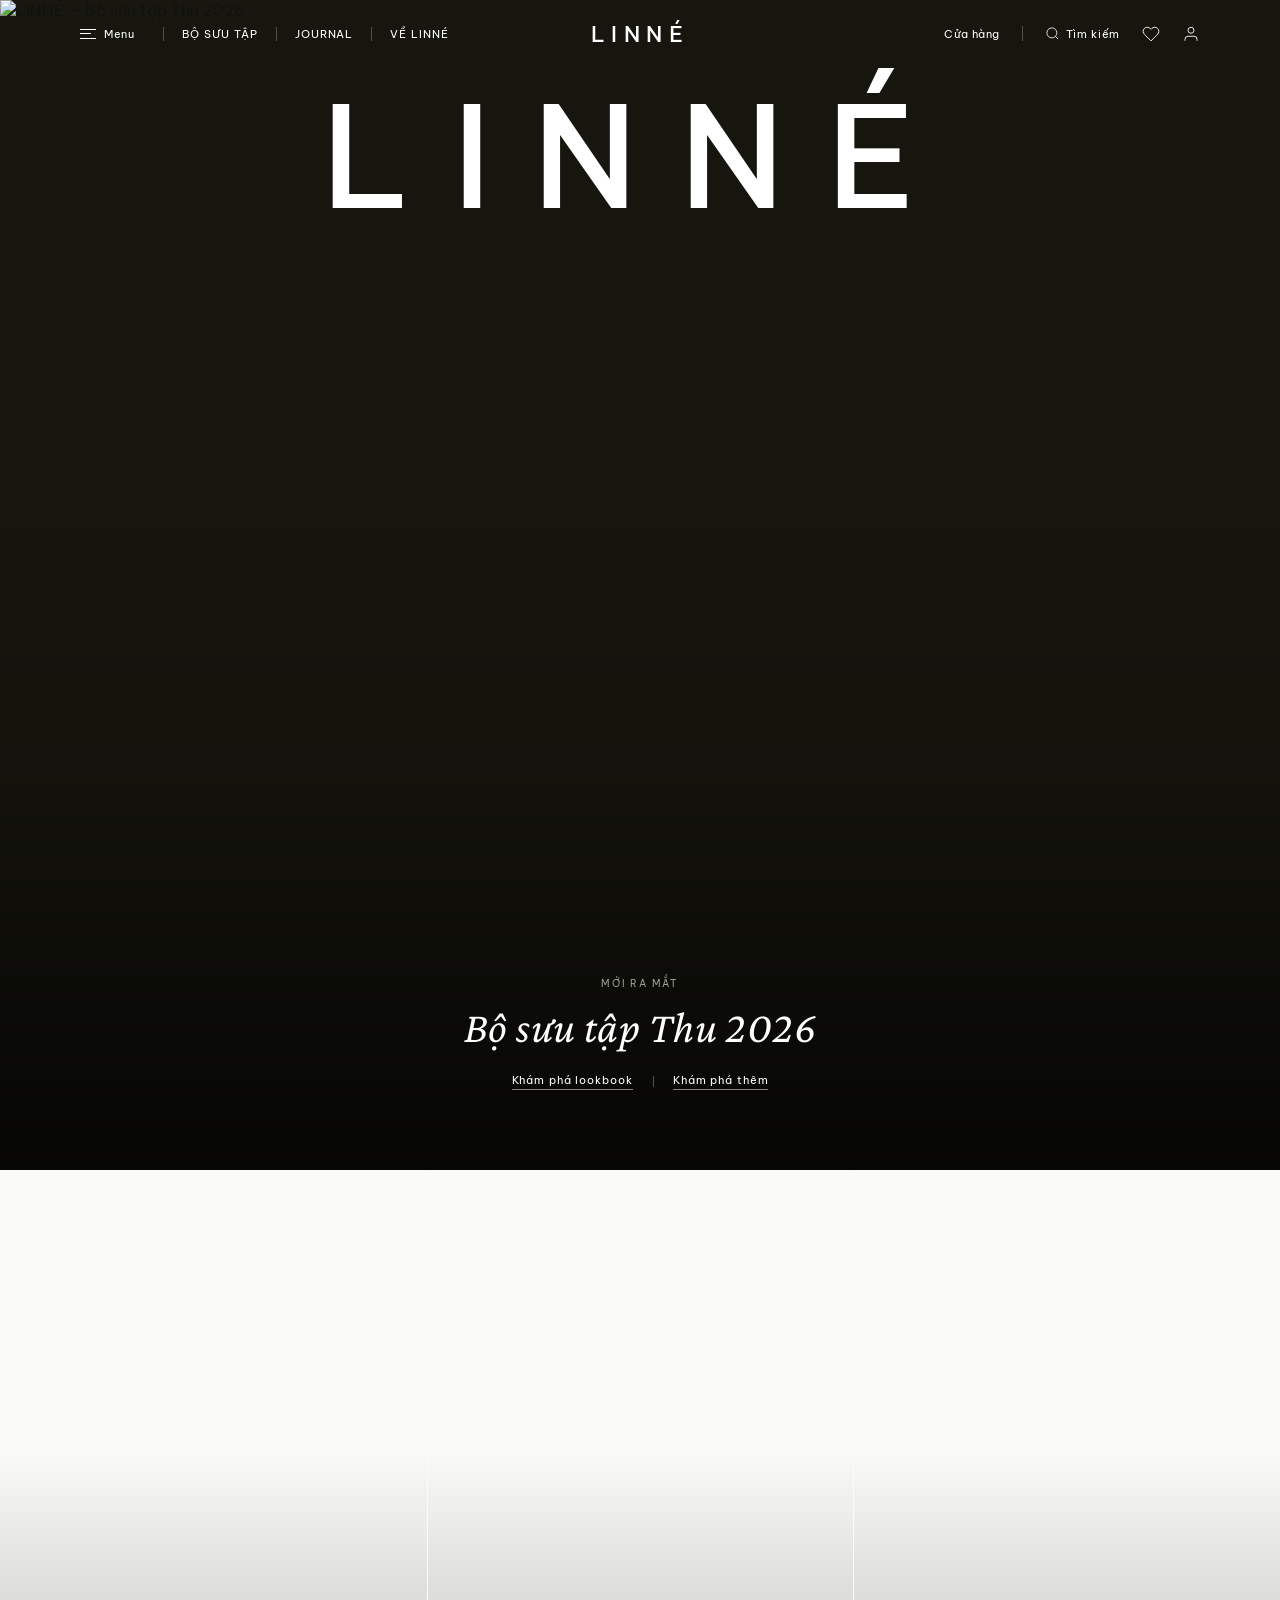
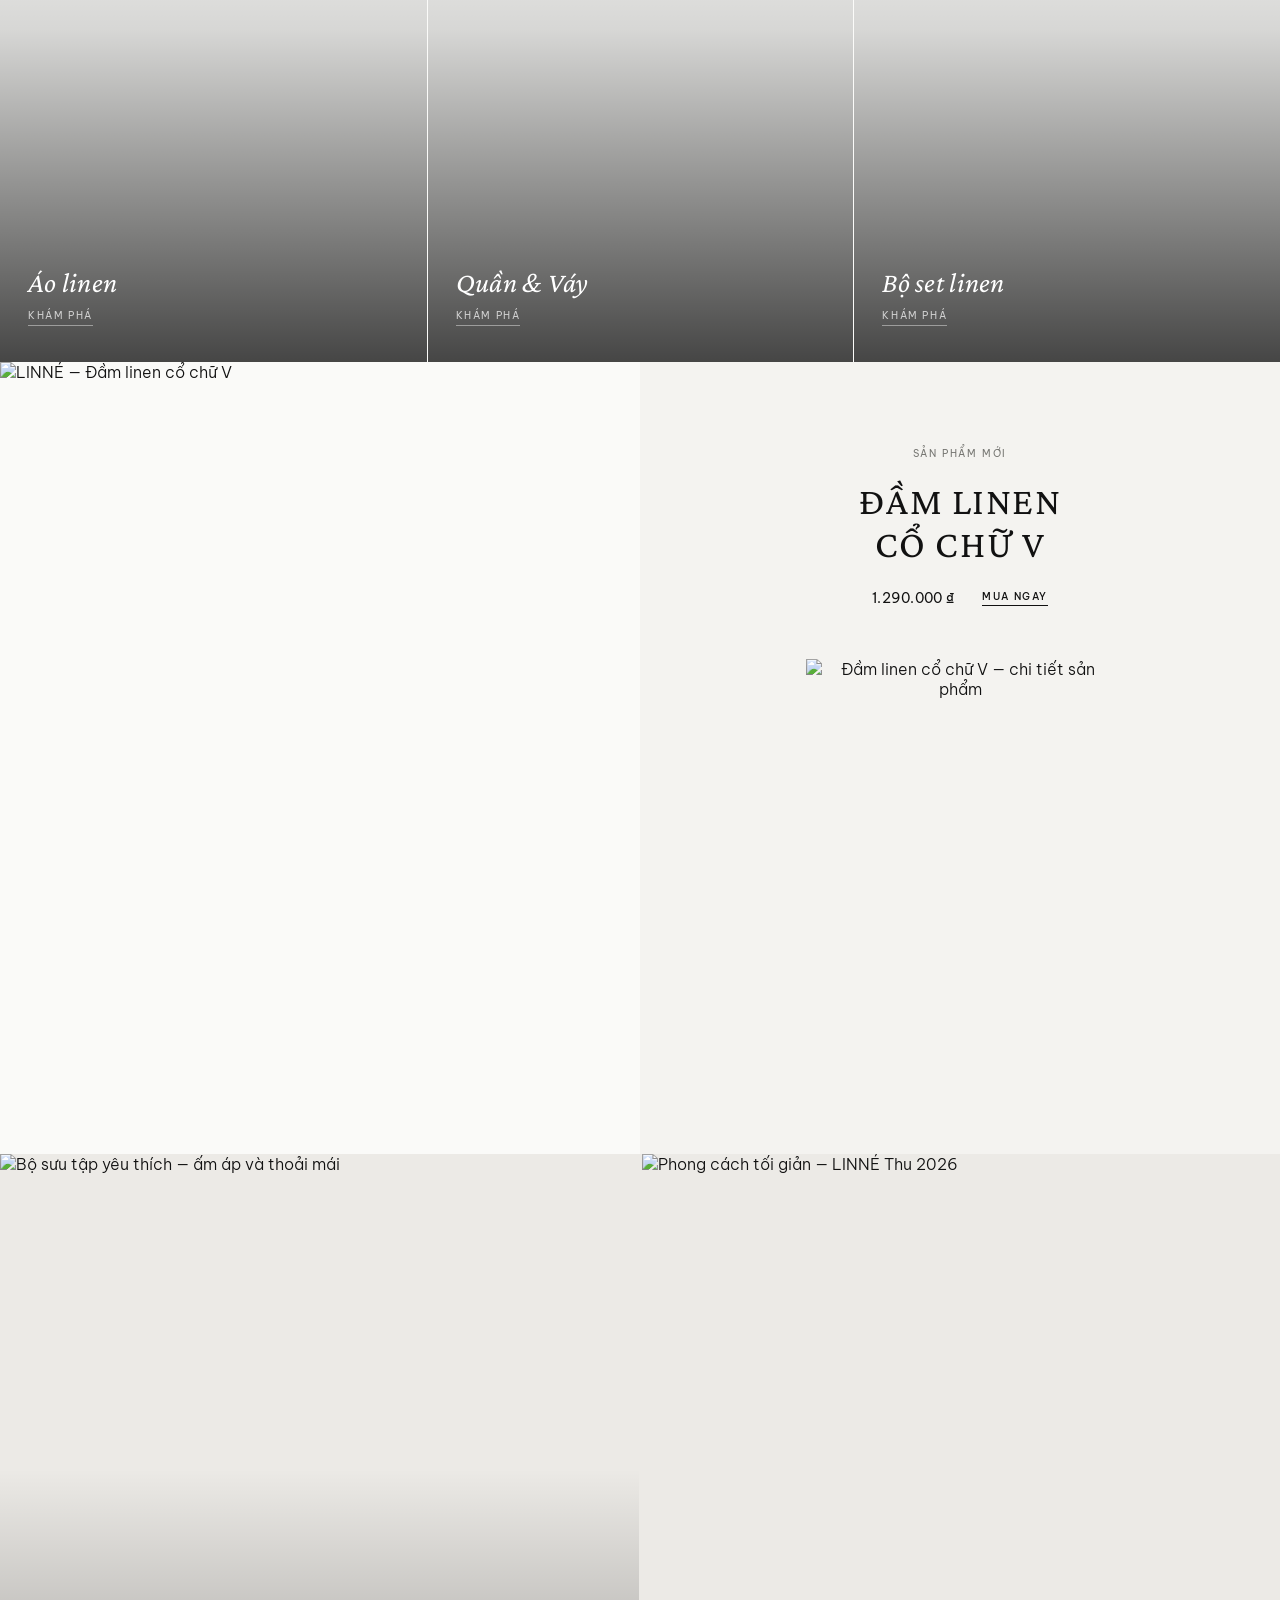
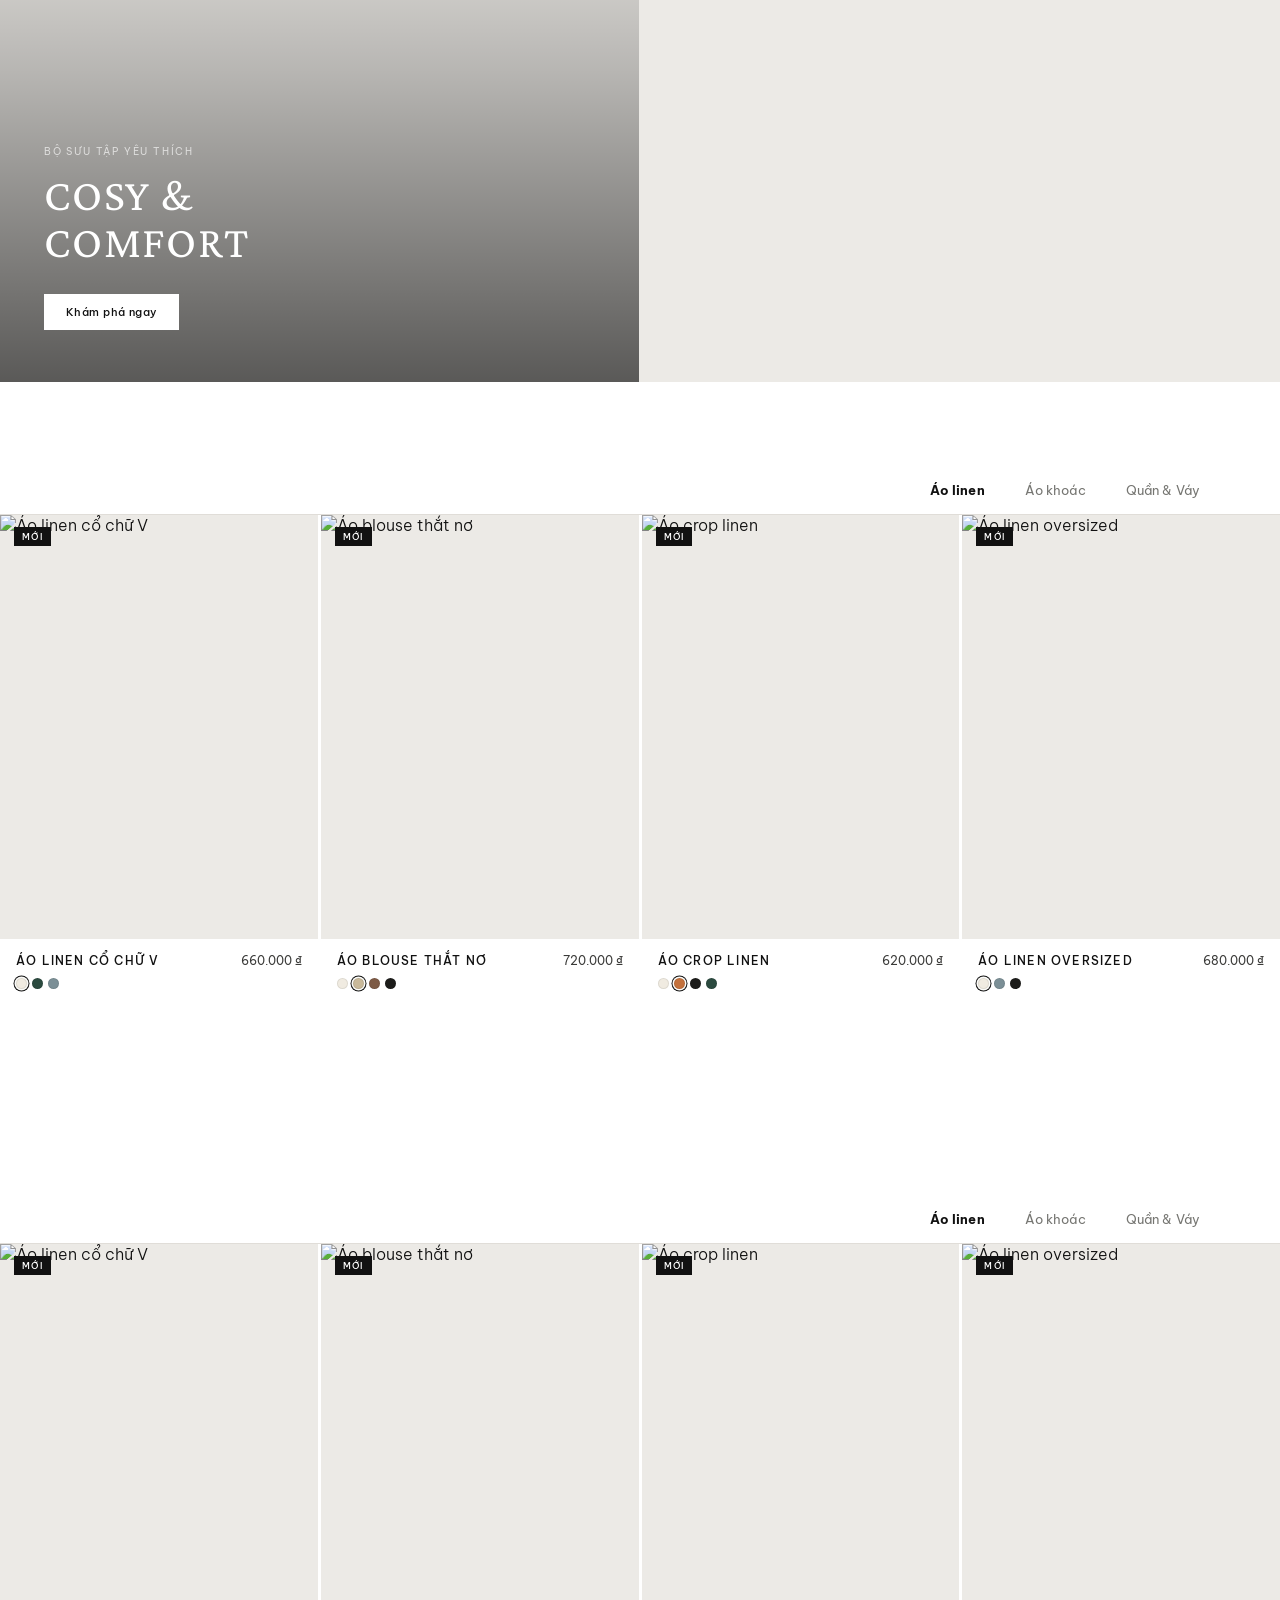
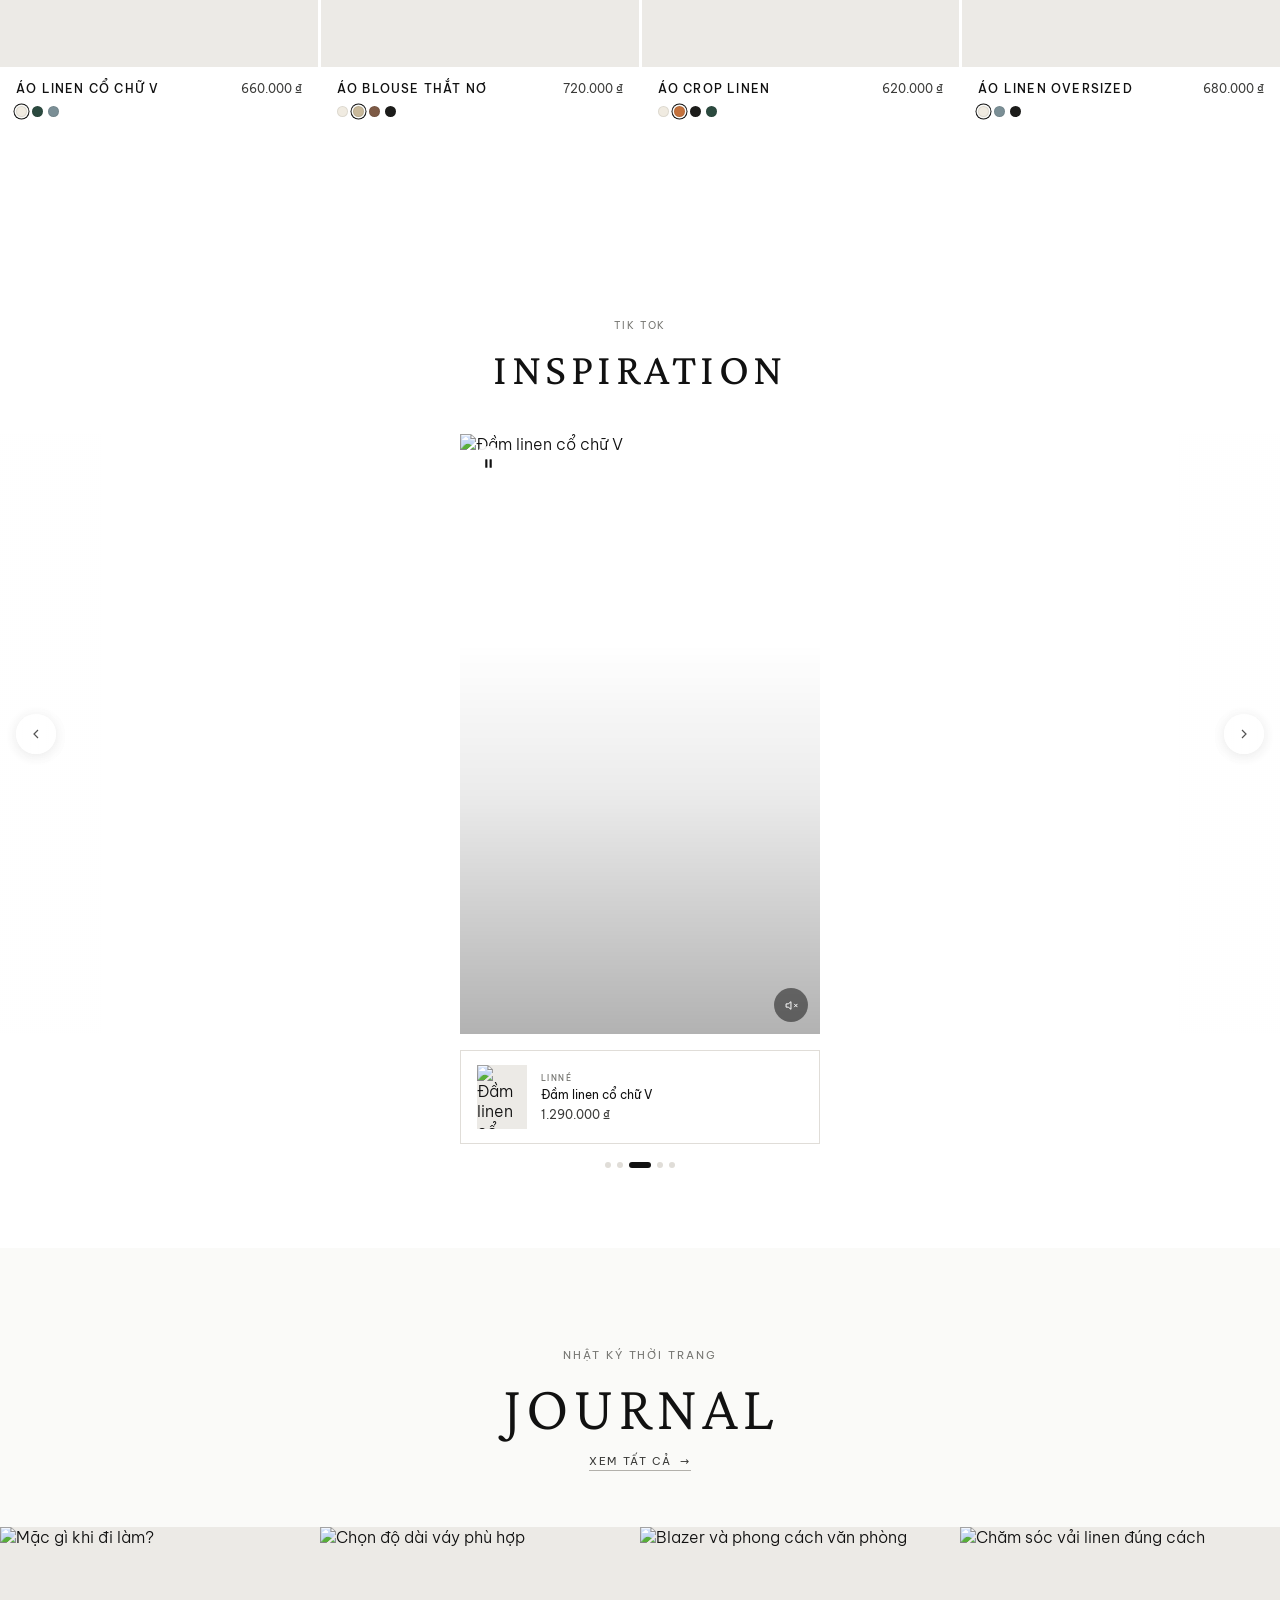
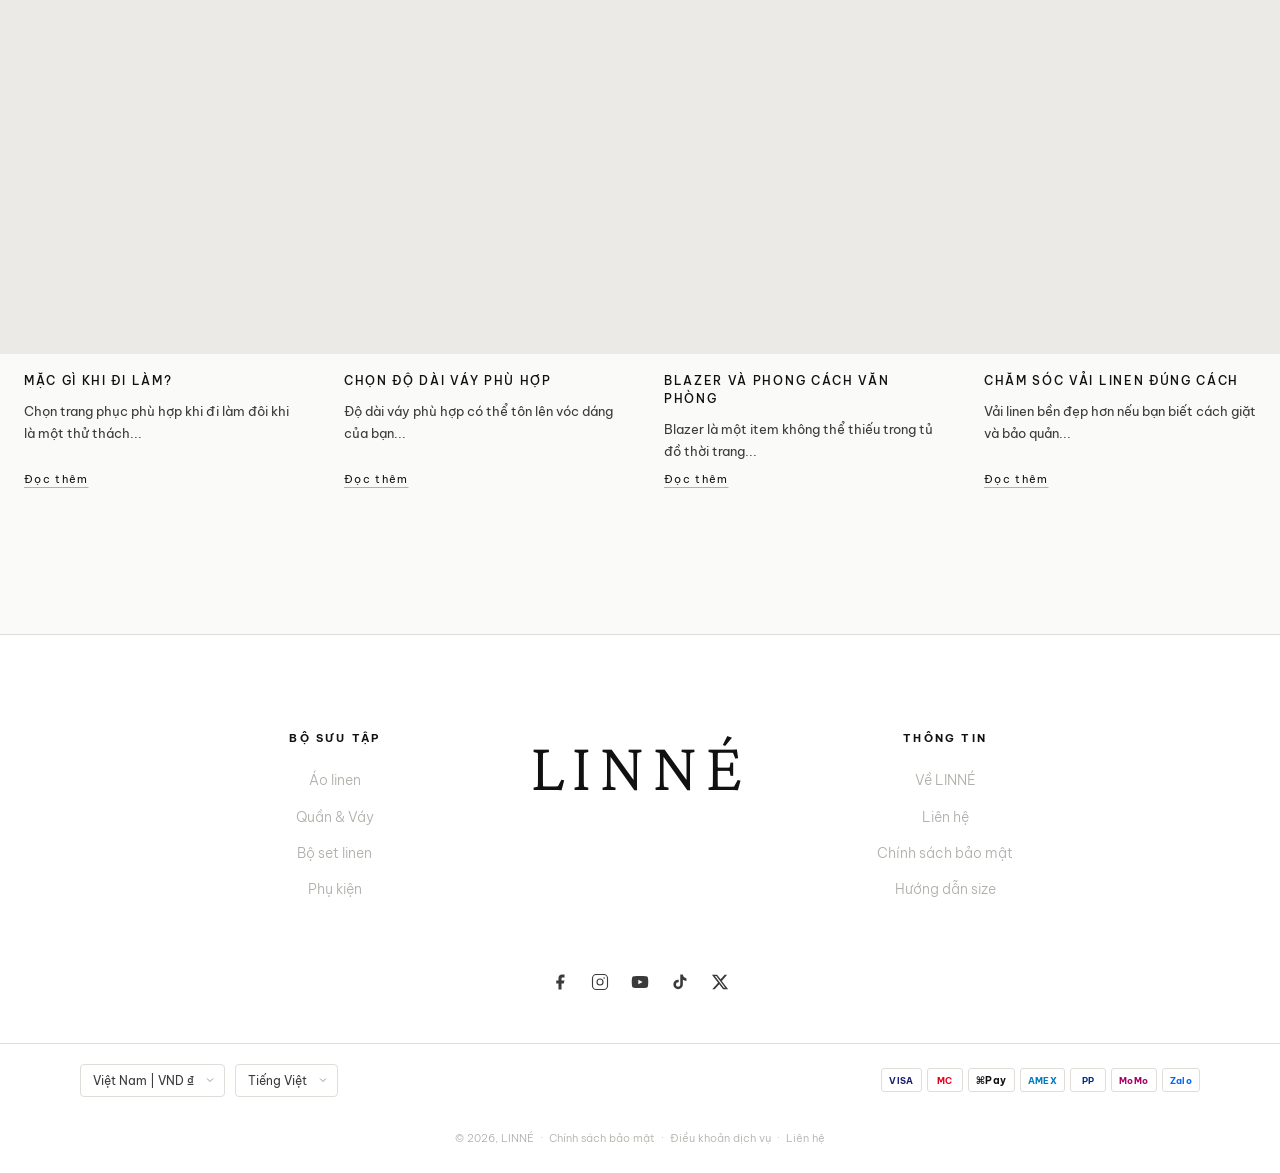
==== commit e499efb5: "fix" ====
--- a/index.html
+++ b/index.html
@@ -6,7 +6,7 @@
   <title>LINNÉ</title>
   <link rel="preconnect" href="https://fonts.googleapis.com">
   <link rel="preconnect" href="https://fonts.gstatic.com" crossorigin>
-  <link href="https://fonts.googleapis.com/css2?family=Crimson+Pro:ital,wght@0,300;0,400;0,500;1,300;1,400;1,500&family=DM+Sans:opsz,wght@9..40,300;9..40,400;9..40,500&family=Inter:wght@400;500;600;700&display=swap" rel="stylesheet">
+  <link href="https://fonts.googleapis.com/css2?family=Crimson+Pro:ital,wght@0,300;0,400;0,500;1,300;1,400;1,500&family=Be+Vietnam+Pro:wght@300;400;500;600&display=swap" rel="stylesheet">
   <link rel="stylesheet" href="style.css">
 </head>
 <body>
@@ -299,14 +299,6 @@
     </div>
   </section>
 
-  <!-- ==============================  FLOAT PARALLAX  ============================== -->
-  <section class="float-section" id="floatSection">
-    <!-- Ảnh được inject bởi JS (random position/size/rotation) -->
-    <div class="float-content">
-      <h2 class="float-title">Linen tự nhiên<br>cho mọi<br>khoảnh khắc.</h2>
-      <a href="#" class="float-cta">Khám phá bộ sưu tập <span>→</span></a>
-    </div>
-  </section>
 
       <!-- ==============================  DUAL EDITORIAL  ============================== -->
   <section class="dual-edit" id="dualEdit">
@@ -653,6 +645,23 @@
         <div class="journal-card-body">
           <h3 class="journal-card-title">Blazer và phong cách văn phòng</h3>
           <p class="journal-card-excerpt">Blazer là một item không thể thiếu trong tủ đồ thời trang...</p>
+          <a href="#" class="journal-card-cta">Đọc thêm</a>
+        </div>
+      </article>
+
+      <article class="journal-card">
+        <a href="#" class="journal-card-img-link">
+          <div class="journal-card-img-wrap">
+            <img
+              src="https://elleandriley.com/cdn/shop/files/Slim_tee_Pale_Blue.jpg?v=1778216637&width=2160"
+              alt="Chăm sóc vải linen đúng cách"
+              class="journal-card-img"
+            >
+          </div>
+        </a>
+        <div class="journal-card-body">
+          <h3 class="journal-card-title">Chăm sóc vải linen đúng cách</h3>
+          <p class="journal-card-excerpt">Vải linen bền đẹp hơn nếu bạn biết cách giặt và bảo quản...</p>
           <a href="#" class="journal-card-cta">Đọc thêm</a>
         </div>
       </article>
--- a/style.css
+++ b/style.css
@@ -25,7 +25,7 @@
   --swatch-noir:   #1C1C1A;
 
   --font-display: 'Crimson Pro', Georgia, serif;
-  --font-body:    'DM Sans', system-ui, sans-serif;
+  --font-body:    'Be Vietnam Pro', system-ui, sans-serif;
 
   --nav-h:  68px;
   --ease:         0.3s ease;
@@ -404,7 +404,7 @@
 }
 
 .cat-cta {
-  font-family: 'DM Sans', system-ui, sans-serif;
+  font-family: var(--font-body);
   font-style: normal;
   font-size: 10px;
   font-weight: 400;
@@ -657,7 +657,7 @@
 ============================================ */
 .badge {
   display: inline-block;
-  font-family: 'DM Sans', system-ui, sans-serif;
+  font-family: var(--font-body);
   font-style: normal;
   font-size: 8px;
   font-weight: 500;
@@ -744,6 +744,7 @@
   display: grid;
   grid-template-columns: 1fr 0.85fr 1.3fr 0.75fr;
   width: 100%;
+  min-height: calc(100dvh - var(--nav-h));
   background: var(--white);
   border-bottom: 0.5px solid var(--pebble);
   box-shadow: 0 20px 60px rgba(0,0,0,0.08);
@@ -955,9 +956,12 @@
   position: fixed;
   inset: 0;
   z-index: 180;
+  background: rgba(0,0,0,0.25);
+  opacity: 0;
   pointer-events: none;
-}
-.mega-wrap.open ~ .mega-overlay { pointer-events: all; }
+  transition: opacity 0.38s ease;
+}
+.mega-wrap.open ~ .mega-overlay { opacity: 1; pointer-events: all; }
 
 /* ── Responsive: tablet (≤1100px) ── */
 @media (max-width: 1100px) {
@@ -1685,7 +1689,7 @@
 .shop-tabs { display: flex; align-items: center; }
 
 .shop-tab {
-  font-family: 'Inter', sans-serif;
+  font-family: var(--font-body);
   font-size: 13px;
   font-weight: 400;
   letter-spacing: 0.01em;
@@ -2185,11 +2189,12 @@
 
 .journal-view-all:hover .journal-view-all-arrow { transform: translateX(3px); }
 
-/* Grid — edge to edge, no gap */
+/* Grid — 4 cột, edge to edge */
 .journal-grid {
   display: grid;
-  grid-template-columns: repeat(3, 1fr);
+  grid-template-columns: repeat(4, 1fr);
   gap: 0;
+  align-items: start;
 }
 
 /* Card */
@@ -2200,17 +2205,19 @@
   transform: translateY(32px);
   transition: opacity 0.7s ease, transform 0.7s ease;
 }
+.journal-grid { align-items: stretch; }
 
 .journal-section.in-view .journal-card:nth-child(1) { opacity: 1; transform: none; }
-.journal-section.in-view .journal-card:nth-child(2) { opacity: 1; transform: none; transition-delay: 0.14s; }
-.journal-section.in-view .journal-card:nth-child(3) { opacity: 1; transform: none; transition-delay: 0.28s; }
+.journal-section.in-view .journal-card:nth-child(2) { opacity: 1; transform: none; transition-delay: 0.10s; }
+.journal-section.in-view .journal-card:nth-child(3) { opacity: 1; transform: none; transition-delay: 0.20s; }
+.journal-section.in-view .journal-card:nth-child(4) { opacity: 1; transform: none; transition-delay: 0.30s; }
 
 /* Image */
 .journal-card-img-link { display: block; }
 
 .journal-card-img-wrap {
   overflow: hidden;
-  height: clamp(380px, 60vh, 620px);
+  aspect-ratio: 3 / 4;
   background: var(--stone);
 }
 
@@ -2225,15 +2232,20 @@
 
 /* Card text */
 .journal-card-body {
-  padding: 28px 32px 0;
-  text-align: center;
+  padding: 18px 24px 28px;
+  text-align: left;
   display: flex;
   flex-direction: column;
-  align-items: center;
-  gap: 12px;
-}
-
-.journal-card-title {
+  align-items: flex-start;
+  gap: 10px;
+  flex: 1;
+}
+
+.journal-card-excerpt {
+  flex: 1;
+}
+
+.journal-card-body .journal-card-title {
   font-family: var(--font-body);
   font-size: 12px;
   font-weight: 500;
@@ -2241,15 +2253,16 @@
   text-transform: uppercase;
   color: var(--ink);
   line-height: 1.5;
+  text-decoration: none;
 }
 
 .journal-card-excerpt {
   font-family: var(--font-body);
   font-size: 13px;
-  font-weight: 300;
-  color: var(--ash);
+  font-weight: 400;
+  color: var(--graphite);
   line-height: 1.7;
-  max-width: 300px;
+  flex: 1;
 }
 
 .journal-card-cta {
@@ -2267,25 +2280,49 @@
 .journal-card-cta:hover { text-decoration-color: var(--ink); }
 
 /* ---- Responsive ---- */
-@media (max-width: 1024px) {
+
+/* Tablet landscape: 3 cột nhưng thu gọn padding */
+@media (max-width: 1100px) {
   .journal-section { padding: 80px 0 100px; }
-  .journal-card-img-wrap { height: clamp(320px, 50vh, 520px); }
-}
-
-@media (max-width: 768px) {
+  .journal-card-body { padding: 16px 20px 0; }
+}
+
+/* Tablet: 2 cột */
+@media (max-width: 960px) {
+  .journal-grid {
+    grid-template-columns: repeat(2, 1fr);
+    column-gap: 1px;
+    row-gap: 40px;
+    background: none;
+    padding: 0 var(--pad-x);
+  }
+  .journal-card { background: var(--warm-white); }
+  .journal-card-img-wrap { aspect-ratio: 4 / 5; }
+}
+
+/* Mobile: 1 cột */
+@media (max-width: 640px) {
+  .journal-section { padding: 60px 0 80px; }
+  .journal-header { padding: 0 var(--pad-x) 36px; }
   .journal-grid {
     grid-template-columns: 1fr;
-    gap: 48px;
+    gap: 0;
+    background: none;
     padding: 0 var(--pad-x);
   }
-  .journal-card-img-wrap { height: clamp(280px, 55vw, 480px); }
-  .journal-card-body { padding: 20px 0 0; }
-}
-
-@media (max-width: 640px) {
-  .journal-section { padding: 64px 0 80px; }
-  .journal-header { padding: 0 24px 40px; }
-  .journal-grid { gap: 40px; padding: 0 24px; }
+  .journal-card { background: transparent; border-bottom: 0.5px solid var(--pebble); padding-bottom: 40px; margin-bottom: 40px; }
+  .journal-card:last-child { border-bottom: none; margin-bottom: 0; }
+  .journal-card-img-wrap { aspect-ratio: 4 / 5; }
+  .journal-card-body { padding: 16px 0 0; }
+}
+
+/* Small mobile */
+@media (max-width: 400px) {
+  .journal-section { padding: 48px 0 64px; }
+  .journal-header { padding: 0 20px 28px; }
+  .journal-grid { padding: 0 20px; }
+  .journal-card-title { font-size: 11px; }
+  .journal-card-excerpt { font-size: 12px; }
 }
 
 /* ============================================
@@ -2509,27 +2546,6 @@
   .footer-legal { padding: 12px 24px 24px; text-align: left; }
 }
 
-/* ============================================
-   Lerp Smooth Scroll
-   — chỉ active khi JS thêm class ls-active vào <html>
-   — touch devices + prefers-reduced-motion: JS không thêm class → fallback về native scroll
-============================================ */
-html.ls-active {
-  overflow-y: scroll;       /* html là scroll container → window.scrollY đọc từ đây */
-}
-
-html.ls-active body {
-  overflow: hidden;
-  height: 100vh;            /* clip body về viewport, smooth-wrap lo phần còn lại */
-}
-
-html.ls-active #smooth-wrap {
-  position: fixed;
-  top: 0; left: 0;
-  z-index: 0;               /* dưới navbar (z=200) và mega-menu (z=200) */
-  width: 100%;
-  will-change: transform;   /* GPU layer — tránh repaint toàn trang mỗi frame */
-}
 
 /* ============================================
    Reduced motion
@@ -2566,6 +2582,7 @@
   display: flex;
   align-items: center;
   gap: 4px;
+  line-height: 1.4;
   font-family: var(--font-body);
   font-size: 11px;
   font-weight: 400;
@@ -2583,7 +2600,7 @@
 .pd-layout {
   display: grid;
   grid-template-columns: 57fr 43fr;
-  align-items: start;
+  align-items: stretch;
 }
 
 /* ── Gallery column: vertical image strip ── */
@@ -2635,10 +2652,9 @@
 .pd-info-inner {
   position: sticky;
   top: calc(var(--nav-h) + 28px);
-  /* no max-height / no overflow — sticky container pattern:
-     panel floats while gallery scrolls, releases at gallery bottom */
   padding-bottom: 40px;
 }
+
 
 /* Eyebrow + title */
 .pd-eyebrow {
@@ -2714,10 +2730,10 @@
 }
 
 .pd-color-name {
-  font-weight: 300;
+  font-weight: 400;
   letter-spacing: 0.05em;
   text-transform: none;
-  color: var(--ash);
+  color: var(--graphite);
   font-size: 11px;
 }
 
@@ -2725,8 +2741,8 @@
 .pd-swatches { display: flex; gap: 10px; flex-wrap: wrap; }
 
 .pd-swatch {
-  width: 42px;
-  height: 42px;
+  width: 22px;
+  height: 22px;
   border-radius: 50%;
   border: 1px solid rgba(0,0,0,0.1);
   cursor: pointer;
@@ -2746,14 +2762,14 @@
 .pd-sizes { display: flex; gap: 6px; flex-wrap: wrap; }
 
 .pd-size-btn {
-  min-width: 52px;
-  height: 48px;
-  padding: 0 14px;
+  min-width: 38px;
+  height: 34px;
+  padding: 0 10px;
   border: 0.5px solid var(--pebble);
   border-radius: 3px;
   background: var(--white);
   font-family: var(--font-body);
-  font-size: 13px;
+  font-size: 12px;
   font-weight: 400;
   letter-spacing: 0.06em;
   color: var(--graphite);
@@ -2765,7 +2781,8 @@
   border-color: var(--graphite);
   color: var(--ink);
 }
-.pd-size-btn.active {
+.pd-size-btn.active,
+.pd-size-btn.active:hover {
   border-color: var(--ink);
   background: var(--ink);
   color: var(--white);
@@ -2789,22 +2806,22 @@
 
 .pd-size-guide {
   font-family: var(--font-body);
-  font-size: 10px;
-  font-weight: 300;
-  letter-spacing: 0.04em;
+  font-size: 11px;
+  font-weight: 500;
+  letter-spacing: 0.06em;
   text-transform: none;
-  color: var(--ash);
+  color: var(--graphite);
   text-decoration: underline;
   text-underline-offset: 3px;
-  text-decoration-color: var(--silver);
+  text-decoration-color: var(--graphite);
   transition: color 0.2s, text-decoration-color 0.2s;
 }
 .pd-size-guide:hover { color: var(--ink); text-decoration-color: var(--ink); }
 
 /* Wishlist — inline next to title */
 .pd-wish-btn {
-  width: 38px;
-  height: 38px;
+  width: 30px;
+  height: 30px;
   border: 0.5px solid var(--pebble);
   background: var(--white);
   display: flex;
@@ -2853,11 +2870,11 @@
 .pd-desc {
   font-family: var(--font-display);
   font-style: italic;
-  font-size: 20px;
+  font-size: clamp(17px, 2.2vw, 24px);
   font-weight: 300;
-  line-height: 1.8;
+  line-height: 1.6;
   color: var(--graphite);
-  margin-bottom: 26px;
+  margin-bottom: 18px;
 }
 
 /* Accordions */
@@ -2876,6 +2893,7 @@
   font-family: var(--font-body);
   font-size: 12px;
   font-weight: 500;
+  line-height: 1.3;
   letter-spacing: 0.14em;
   text-transform: uppercase;
   color: var(--graphite);
@@ -2898,6 +2916,11 @@
 .pd-acc-body {
   max-height: 0;
   overflow: hidden;
+  font-family: var(--font-body);
+  font-size: 14px;
+  font-weight: 300;
+  line-height: 1.85;
+  color: var(--graphite);
   transition: max-height 0.42s cubic-bezier(0.4,0,0.2,1),
               padding-bottom 0.42s ease;
 }
@@ -3065,7 +3088,6 @@
     padding-bottom: 0;
   }
 
-  .pd-desc { font-size: 17px; }
 
   .pd-related-grid { grid-template-columns: repeat(2, 1fr); gap: 8px; }
   .pd-related-header { padding-bottom: 28px; }
@@ -3085,7 +3107,9 @@
   .pd-related-header { flex-direction: column; align-items: flex-start; gap: 12px; }
   .pd-breadcrumb { padding-top: calc(var(--nav-h) + 20px); }
   .pd-title { font-size: clamp(24px, 7vw, 32px); }
-  .pd-size-btn { min-width: 44px; height: 42px; }
+  .pd-price-row { padding-bottom: 16px; margin-bottom: 16px; }
+  .pd-desc { font-size: 18px; }
+  .pd-size-btn { min-width: 32px; height: 30px; font-size: 11px; padding: 0 8px; }
   .pd-add-btn  { height: 50px; }
-  .pd-wish-btn { width: 50px; height: 50px; }
-}
+  .pd-wish-btn { width: 28px; height: 28px; }
+}
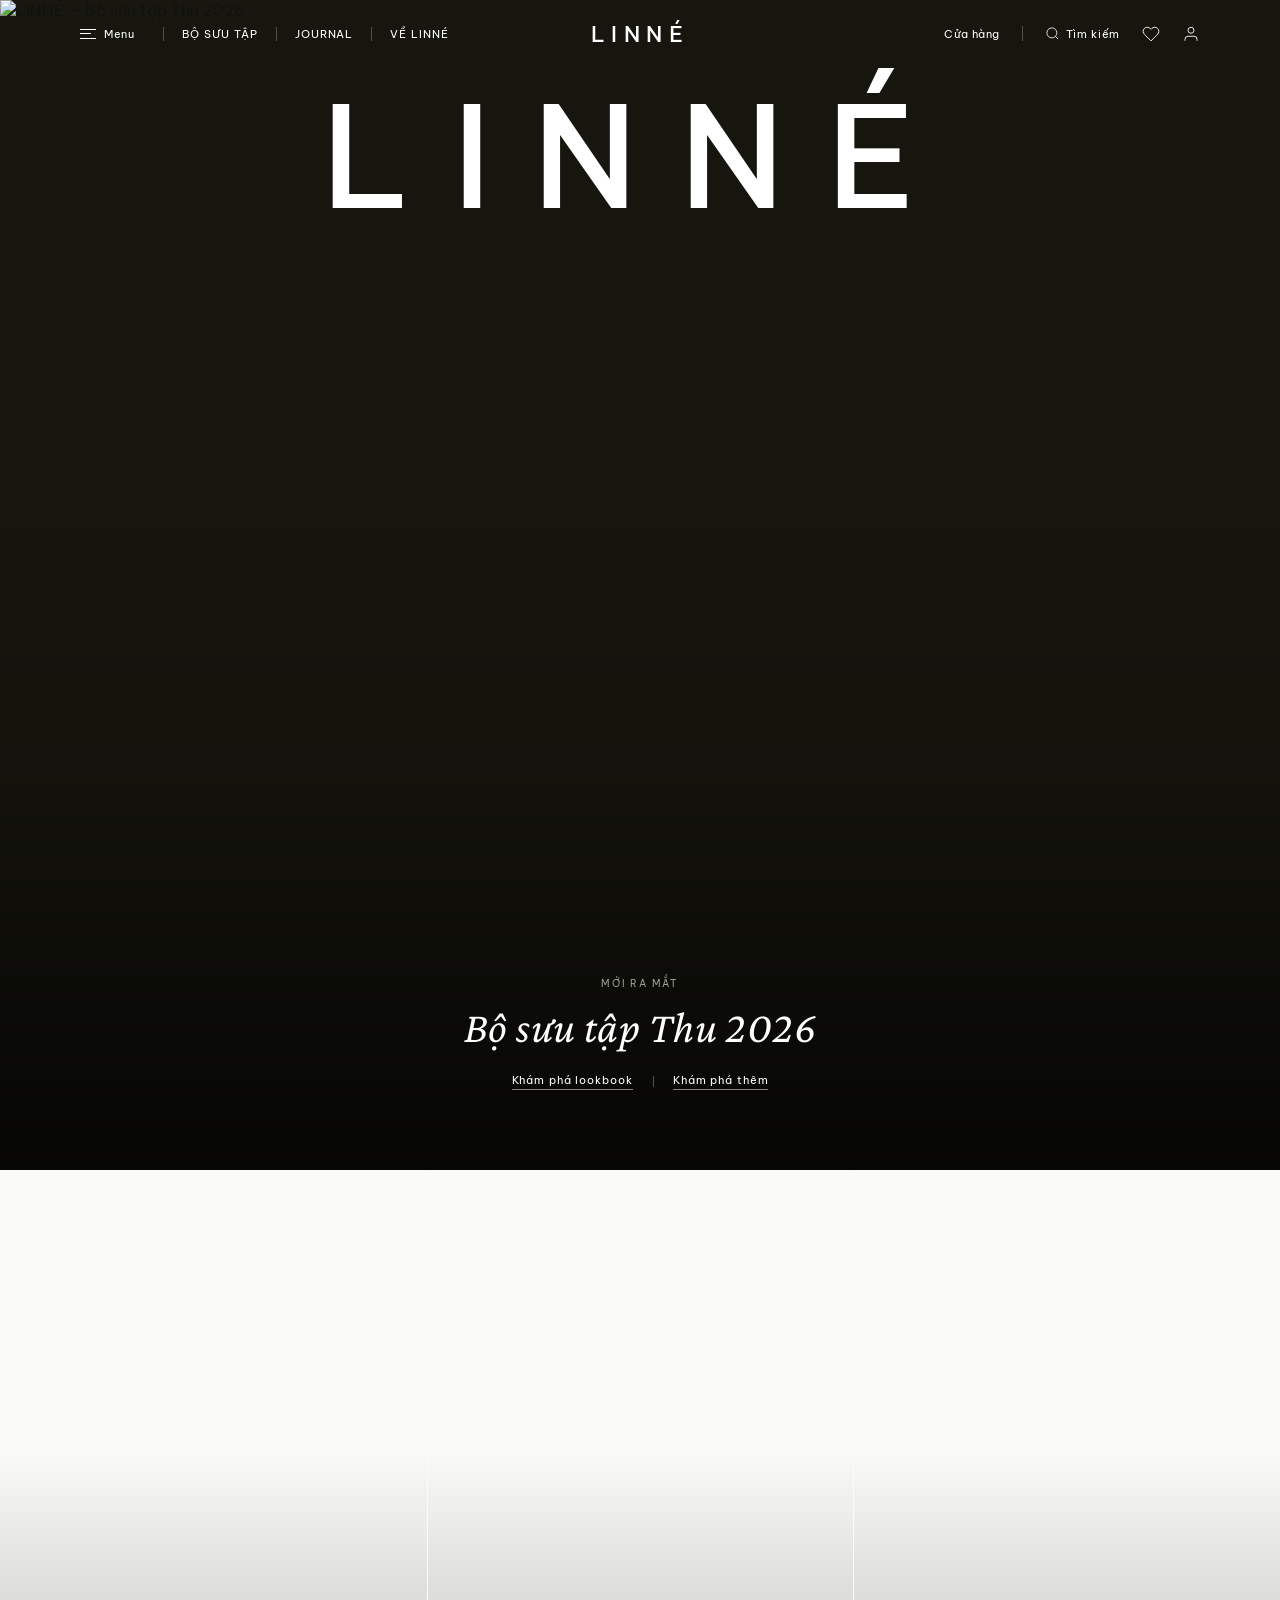
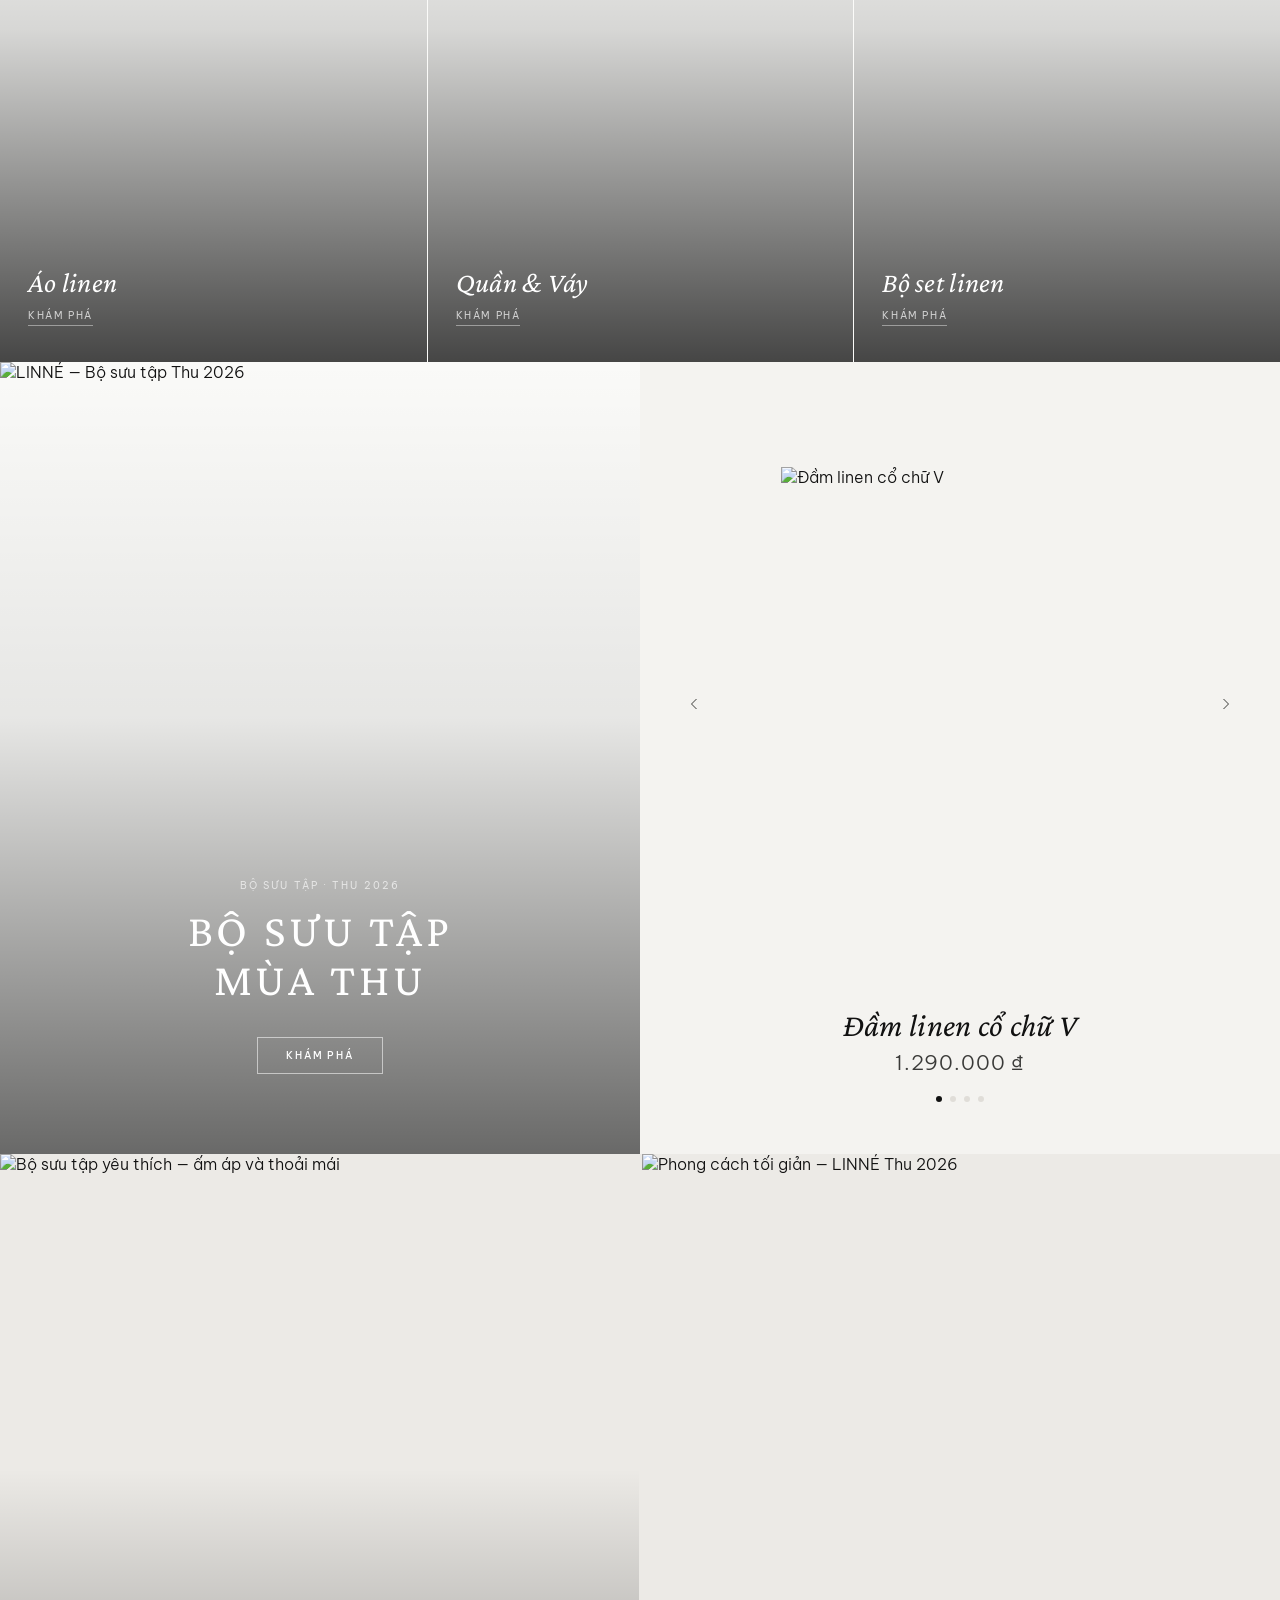
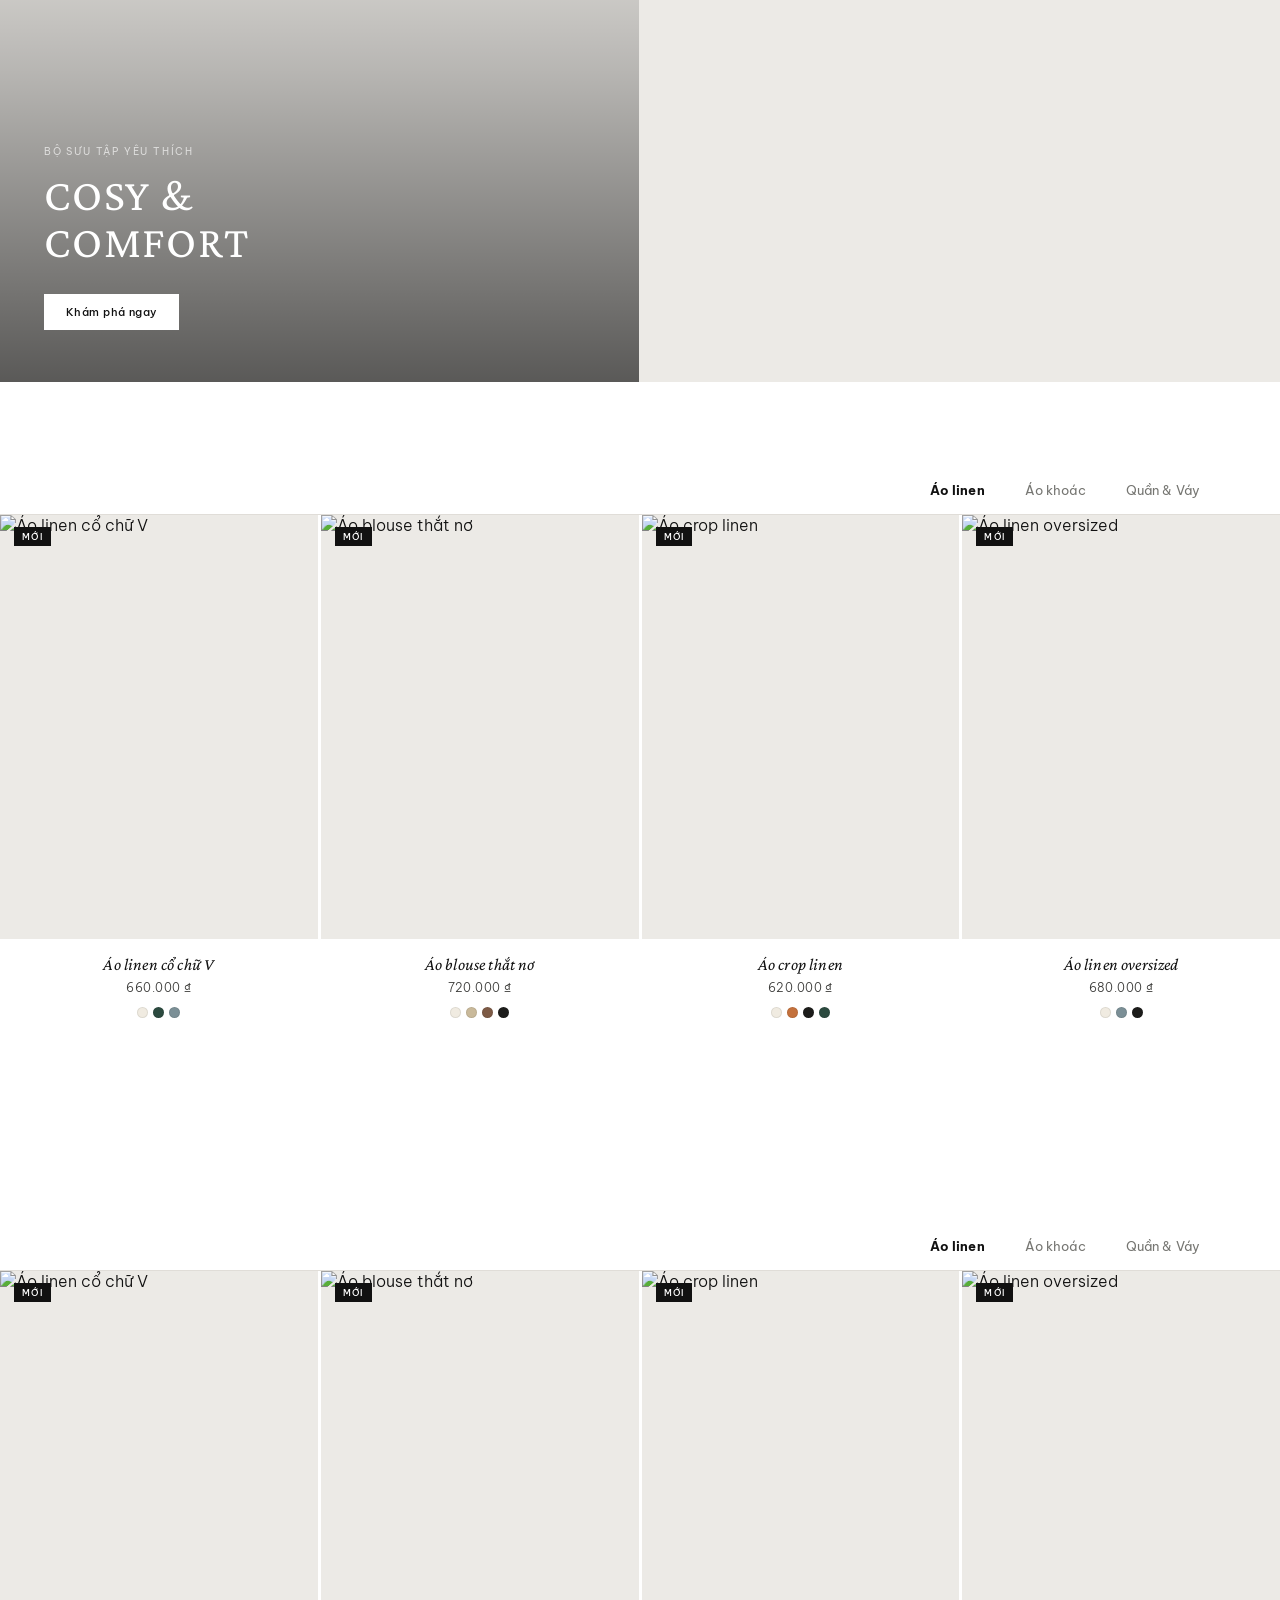
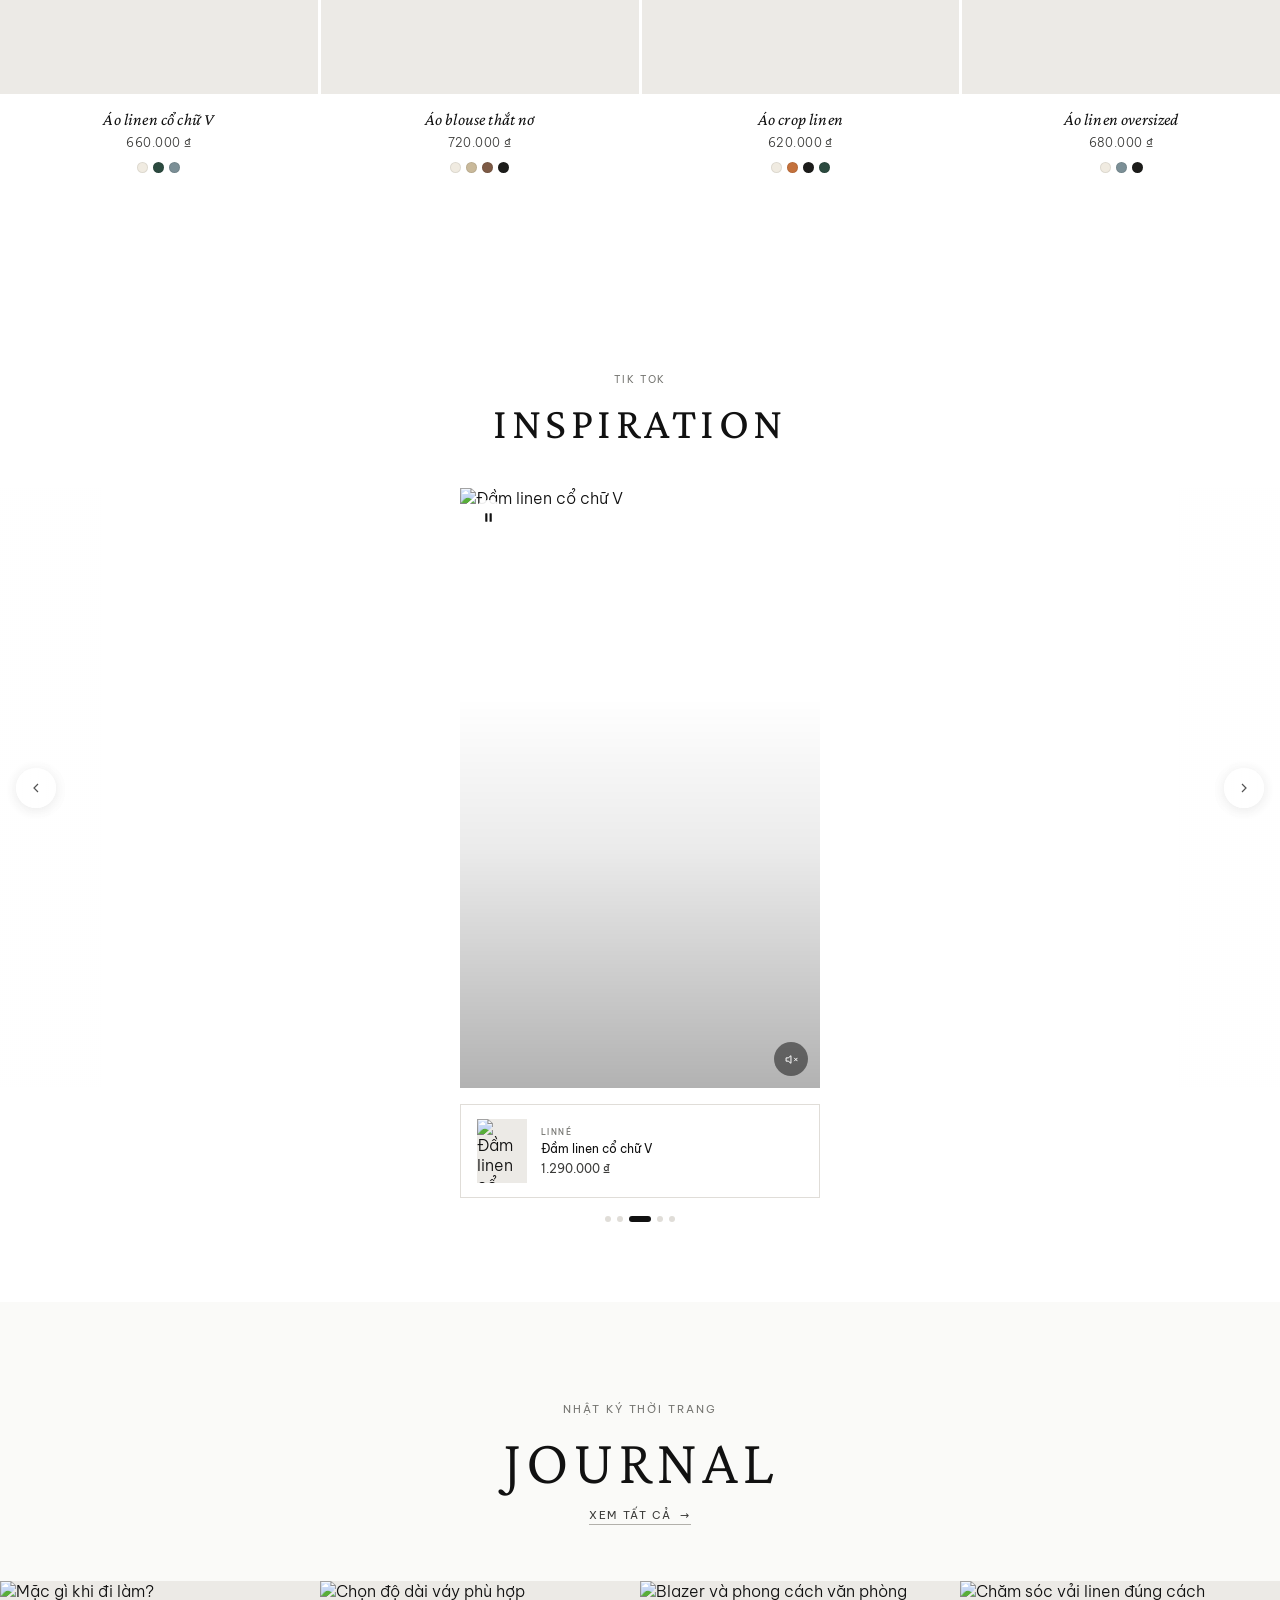
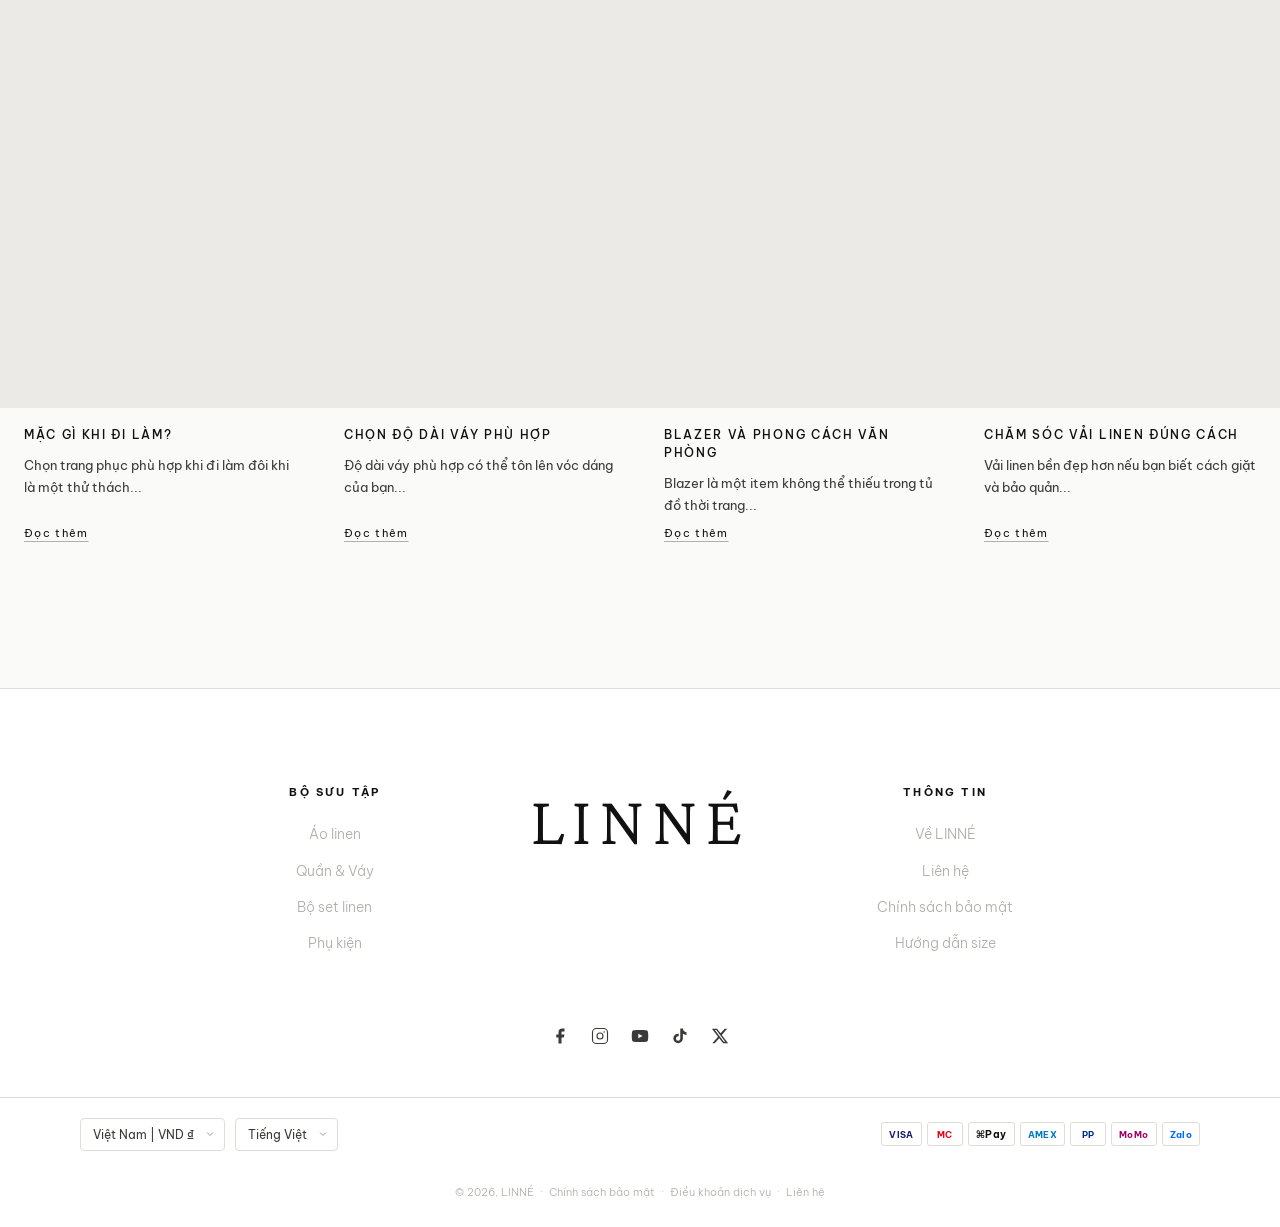
==== commit cf407df5: "qịc fix the css" ====
--- a/index.html
+++ b/index.html
@@ -275,28 +275,61 @@
 
   <!-- ==============================  FEATURED PRODUCT  ============================== -->
   <section class="feat-product" id="featProduct">
+
+    <!-- Left: editorial + overlay text -->
     <div class="feat-product-left">
       <img
         src="https://elleandriley.com/cdn/shop/files/Cashmere_Crew_Camel3.jpg?v=1779070696&width=2160"
-        alt="LINNÉ — Đầm linen cổ chữ V"
+        alt="LINNÉ — Bộ sưu tập Thu 2026"
         class="feat-product-editorial"
       >
-    </div>
+      <div class="feat-product-overlay">
+        <p class="feat-product-overlay-eyebrow">Bộ sưu tập · Thu 2026</p>
+        <h2 class="feat-product-overlay-title">BỘ SƯU TẬP<br>MÙA THU</h2>
+        <a href="#" class="feat-product-overlay-btn">Khám phá</a>
+      </div>
+    </div>
+
+    <!-- Right: product slider -->
     <div class="feat-product-right">
-      <p class="feat-product-eyebrow">Sản phẩm mới</p>
-      <h2 class="feat-product-name">ĐẦM LINEN<br>CỔ CHỮ V</h2>
-      <div class="feat-product-meta">
-        <span class="feat-product-price">1.290.000 ₫</span>
-        <a href="#" class="feat-product-shop">Mua ngay</a>
-      </div>
-      <div class="feat-product-thumb-wrap">
-        <img
-          src="https://elleandriley.com/cdn/shop/files/Bandana-Scarf-Sand-Cream3.jpg?v=1781216151&width=2160"
-          alt="Đầm linen cổ chữ V — chi tiết sản phẩm"
-          class="feat-product-thumb"
-        >
-      </div>
-    </div>
+      <div class="feat-slider-wrap">
+        <button class="feat-nav feat-nav--prev" aria-label="Sản phẩm trước">
+          <svg width="20" height="20" viewBox="0 0 24 24" fill="none" stroke="currentColor" stroke-width="1.2"><polyline points="15 18 9 12 15 6"/></svg>
+        </button>
+
+        <div class="feat-slider">
+          <div class="feat-slide is-active" data-name="Đầm linen cổ chữ V" data-price="1.290.000 ₫">
+            <img src="https://elleandriley.com/cdn/shop/files/Bandana-Scarf-Sand-Cream3.jpg?v=1781216151&width=1200" alt="Đầm linen cổ chữ V" class="feat-slide-img">
+          </div>
+          <div class="feat-slide" data-name="Áo blouse thắt nơ" data-price="720.000 ₫">
+            <img src="https://elleandriley.com/cdn/shop/files/Bandana-Scarf-Black-Sand_80abcf68-ce45-46c1-8665-8419cb22e876.jpg?v=1781216042&width=1200" alt="Áo blouse thắt nơ" class="feat-slide-img">
+          </div>
+          <div class="feat-slide" data-name="Áo Cashmere cổ tròn" data-price="890.000 ₫">
+            <img src="https://elleandriley.com/cdn/shop/files/Cashmere_Crew_Black.jpg?v=1779070489&width=1200" alt="Áo Cashmere cổ tròn" class="feat-slide-img">
+          </div>
+          <div class="feat-slide" data-name="Áo crop linen" data-price="620.000 ₫">
+            <img src="https://elleandriley.com/cdn/shop/files/Slim_Tee_Red.jpg?v=1778217693&width=1200" alt="Áo crop linen" class="feat-slide-img">
+          </div>
+        </div>
+
+        <button class="feat-nav feat-nav--next" aria-label="Sản phẩm tiếp">
+          <svg width="20" height="20" viewBox="0 0 24 24" fill="none" stroke="currentColor" stroke-width="1.2"><polyline points="9 18 15 12 9 6"/></svg>
+        </button>
+      </div>
+
+      <!-- Caption: updates via JS -->
+      <div class="feat-product-caption">
+        <p class="feat-product-name" id="featName">Đầm linen cổ chữ V</p>
+        <p class="feat-product-price" id="featPrice">1.290.000 ₫</p>
+        <div class="feat-dots">
+          <span class="feat-dot is-active"></span>
+          <span class="feat-dot"></span>
+          <span class="feat-dot"></span>
+          <span class="feat-dot"></span>
+        </div>
+      </div>
+    </div>
+
   </section>
 
 
@@ -355,12 +388,11 @@
           <span class="shop-badge">Mới</span>
         </div>
         <div class="shop-card-info">
-          <div class="shop-card-row">
-            <span class="shop-card-name">Áo linen cổ chữ V</span>
-            <span class="shop-card-price">660.000 ₫</span>
-          </div>
+          <span class="shop-card-name">Áo linen cổ chữ V</span>
+          <p class="shop-card-meta">100% Linen · Cổ chữ V</p>
+          <span class="shop-card-price">660.000 ₫</span>
           <div class="shop-card-swatches">
-            <span class="shop-swatch swatch-cream active"></span>
+            <span class="shop-swatch swatch-cream"></span>
             <span class="shop-swatch swatch-forest"></span>
             <span class="shop-swatch swatch-slate"></span>
           </div>
@@ -374,13 +406,12 @@
           <span class="shop-badge">Mới</span>
         </div>
         <div class="shop-card-info">
-          <div class="shop-card-row">
-            <span class="shop-card-name">Áo blouse thắt nơ</span>
-            <span class="shop-card-price">720.000 ₫</span>
-          </div>
+          <span class="shop-card-name">Áo blouse thắt nơ</span>
+          <p class="shop-card-meta">100% Linen · Thắt nơ</p>
+          <span class="shop-card-price">720.000 ₫</span>
           <div class="shop-card-swatches">
             <span class="shop-swatch swatch-cream"></span>
-            <span class="shop-swatch swatch-camel active"></span>
+            <span class="shop-swatch swatch-camel"></span>
             <span class="shop-swatch swatch-cognac"></span>
             <span class="shop-swatch swatch-noir"></span>
           </div>
@@ -394,13 +425,12 @@
           <span class="shop-badge">Mới</span>
         </div>
         <div class="shop-card-info">
-          <div class="shop-card-row">
-            <span class="shop-card-name">Áo crop linen</span>
-            <span class="shop-card-price">620.000 ₫</span>
-          </div>
+          <span class="shop-card-name">Áo crop linen</span>
+          <p class="shop-card-meta">100% Linen · Crop fit</p>
+          <span class="shop-card-price">620.000 ₫</span>
           <div class="shop-card-swatches">
             <span class="shop-swatch swatch-cream"></span>
-            <span class="shop-swatch swatch-rust active"></span>
+            <span class="shop-swatch swatch-rust"></span>
             <span class="shop-swatch swatch-noir"></span>
             <span class="shop-swatch swatch-forest"></span>
           </div>
@@ -414,12 +444,11 @@
           <span class="shop-badge">Mới</span>
         </div>
         <div class="shop-card-info">
-          <div class="shop-card-row">
-            <span class="shop-card-name">Áo linen oversized</span>
-            <span class="shop-card-price">680.000 ₫</span>
-          </div>
+          <span class="shop-card-name">Áo linen oversized</span>
+          <p class="shop-card-meta">100% Linen · Oversized</p>
+          <span class="shop-card-price">680.000 ₫</span>
           <div class="shop-card-swatches">
-            <span class="shop-swatch swatch-cream active"></span>
+            <span class="shop-swatch swatch-cream"></span>
             <span class="shop-swatch swatch-slate"></span>
             <span class="shop-swatch swatch-noir"></span>
           </div>
@@ -447,12 +476,11 @@
           <span class="shop-badge">Mới</span>
         </div>
         <div class="shop-card-info">
-          <div class="shop-card-row">
-            <span class="shop-card-name">Áo linen cổ chữ V</span>
-            <span class="shop-card-price">660.000 ₫</span>
-          </div>
+          <span class="shop-card-name">Áo linen cổ chữ V</span>
+          <p class="shop-card-meta">100% Linen · Cổ chữ V</p>
+          <span class="shop-card-price">660.000 ₫</span>
           <div class="shop-card-swatches">
-            <span class="shop-swatch swatch-cream active"></span>
+            <span class="shop-swatch swatch-cream"></span>
             <span class="shop-swatch swatch-forest"></span>
             <span class="shop-swatch swatch-slate"></span>
           </div>
@@ -466,13 +494,12 @@
           <span class="shop-badge">Mới</span>
         </div>
         <div class="shop-card-info">
-          <div class="shop-card-row">
-            <span class="shop-card-name">Áo blouse thắt nơ</span>
-            <span class="shop-card-price">720.000 ₫</span>
-          </div>
+          <span class="shop-card-name">Áo blouse thắt nơ</span>
+          <p class="shop-card-meta">100% Linen · Thắt nơ</p>
+          <span class="shop-card-price">720.000 ₫</span>
           <div class="shop-card-swatches">
             <span class="shop-swatch swatch-cream"></span>
-            <span class="shop-swatch swatch-camel active"></span>
+            <span class="shop-swatch swatch-camel"></span>
             <span class="shop-swatch swatch-cognac"></span>
             <span class="shop-swatch swatch-noir"></span>
           </div>
@@ -486,13 +513,12 @@
           <span class="shop-badge">Mới</span>
         </div>
         <div class="shop-card-info">
-          <div class="shop-card-row">
-            <span class="shop-card-name">Áo crop linen</span>
-            <span class="shop-card-price">620.000 ₫</span>
-          </div>
+          <span class="shop-card-name">Áo crop linen</span>
+          <p class="shop-card-meta">100% Linen · Crop fit</p>
+          <span class="shop-card-price">620.000 ₫</span>
           <div class="shop-card-swatches">
             <span class="shop-swatch swatch-cream"></span>
-            <span class="shop-swatch swatch-rust active"></span>
+            <span class="shop-swatch swatch-rust"></span>
             <span class="shop-swatch swatch-noir"></span>
             <span class="shop-swatch swatch-forest"></span>
           </div>
@@ -506,12 +532,11 @@
           <span class="shop-badge">Mới</span>
         </div>
         <div class="shop-card-info">
-          <div class="shop-card-row">
-            <span class="shop-card-name">Áo linen oversized</span>
-            <span class="shop-card-price">680.000 ₫</span>
-          </div>
+          <span class="shop-card-name">Áo linen oversized</span>
+          <p class="shop-card-meta">100% Linen · Oversized</p>
+          <span class="shop-card-price">680.000 ₫</span>
           <div class="shop-card-swatches">
-            <span class="shop-swatch swatch-cream active"></span>
+            <span class="shop-swatch swatch-cream"></span>
             <span class="shop-swatch swatch-slate"></span>
             <span class="shop-swatch swatch-noir"></span>
           </div>
@@ -753,5 +778,36 @@
   </div><!-- /#smooth-wrap -->
 
   <script src="main.js"></script>
+  <script>
+    // Featured product slider
+    (function () {
+      var slides  = document.querySelectorAll('.feat-slide');
+      var dots    = document.querySelectorAll('.feat-dot');
+      var nameEl  = document.getElementById('featName');
+      var priceEl = document.getElementById('featPrice');
+      var current = 0;
+
+      function goTo(index) {
+        if (index === current) return;
+        slides[current].classList.remove('is-active');
+        dots[current].classList.remove('is-active');
+        current = (index + slides.length) % slides.length;
+        slides[current].classList.add('is-active');
+        dots[current].classList.add('is-active');
+
+        // fade caption out → update → fade in
+        nameEl.style.opacity = priceEl.style.opacity = '0';
+        setTimeout(function () {
+          nameEl.textContent  = slides[current].dataset.name;
+          priceEl.textContent = slides[current].dataset.price;
+          nameEl.style.opacity = priceEl.style.opacity = '1';
+        }, 300);
+      }
+
+      document.querySelector('.feat-nav--prev').addEventListener('click', function () { goTo(current - 1); });
+      document.querySelector('.feat-nav--next').addEventListener('click', function () { goTo(current + 1); });
+      dots.forEach(function (dot, i) { dot.addEventListener('click', function () { goTo(i); }); });
+    })();
+  </script>
 </body>
 </html>
--- a/style.css
+++ b/style.css
@@ -1552,9 +1552,10 @@
 .feat-product {
   display: grid;
   grid-template-columns: 1fr 1fr;
-  min-height: min(88vh, 900px);
-}
-
+  min-height: min(88vh, 860px);
+}
+
+/* ---- Left: editorial + overlay ---- */
 .feat-product-left {
   position: relative;
   overflow: hidden;
@@ -1574,99 +1575,170 @@
 }
 .feat-product-left:hover .feat-product-editorial { transform: scale(1.03); }
 
-/* Right: flex column, tất cả stack dọc, căn giữa theo cả 2 trục */
+.feat-product-overlay {
+  position: absolute;
+  inset: 0;
+  display: flex;
+  flex-direction: column;
+  align-items: center;
+  justify-content: flex-end;
+  padding: 0 48px 80px;
+  text-align: center;
+  background: linear-gradient(to top, rgba(0,0,0,0.58) 0%, rgba(0,0,0,0.08) 55%, transparent 100%);
+}
+
+.feat-product-overlay-eyebrow {
+  font-family: var(--font-body);
+  font-size: 9.5px;
+  font-weight: 400;
+  letter-spacing: 0.22em;
+  text-transform: uppercase;
+  color: rgba(255,255,255,0.65);
+  margin-bottom: 14px;
+}
+
+.feat-product-overlay-title {
+  font-family: var(--font-display);
+  font-size: clamp(30px, 3.6vw, 58px);
+  font-weight: 400;
+  letter-spacing: 0.08em;
+  text-transform: uppercase;
+  color: var(--white);
+  line-height: 1.08;
+  margin-bottom: 32px;
+}
+
+.feat-product-overlay-btn {
+  display: inline-block;
+  font-family: var(--font-body);
+  font-size: 9.5px;
+  font-weight: 500;
+  letter-spacing: 0.2em;
+  text-transform: uppercase;
+  color: var(--white);
+  border: 0.5px solid rgba(255,255,255,0.55);
+  padding: 11px 28px;
+  transition: background 0.22s ease, color 0.22s ease;
+}
+.feat-product-overlay-btn:hover { background: var(--white); color: var(--ink); }
+
+/* ---- Right: slider ---- */
 .feat-product-right {
   background: var(--ivory);
   display: flex;
   flex-direction: column;
   align-items: center;
   justify-content: center;
-  text-align: center;
-  padding: 72px var(--pad-x);
-  gap: 0;
+  padding: 56px 32px 52px;
   opacity: 0;
   transform: translateY(20px);
   transition: opacity 0.9s ease 0.14s, transform 0.9s ease 0.14s;
 }
 .feat-product.in-view .feat-product-right { opacity: 1; transform: none; }
 
-.feat-product-eyebrow {
-  font-family: var(--font-body);
-  font-size: 10px;
-  font-weight: 400;
-  letter-spacing: 0.18em;
-  text-transform: uppercase;
-  color: var(--ash);
-  margin-bottom: 20px;
+.feat-slider-wrap {
+  position: relative;
+  width: 100%;
+  display: flex;
+  align-items: center;
+  justify-content: center;
+  flex: 1;
+}
+
+.feat-slider {
+  width: 62%;
+  position: relative;
+  aspect-ratio: 3/4;
+}
+
+/* tất cả slides stack, chỉ opacity thay đổi — crossfade mượt */
+.feat-slide {
+  position: absolute;
+  inset: 0;
+  opacity: 0;
+  transition: opacity 0.6s cubic-bezier(0.4, 0, 0.2, 1);
+  pointer-events: none;
+}
+.feat-slide.is-active {
+  opacity: 1;
+  pointer-events: auto;
+}
+
+.feat-slide-img {
+  display: block;
+  width: 100%;
+  height: 100%;
+  object-fit: cover;
+  object-position: center top;
+}
+
+.feat-nav {
+  position: absolute;
+  top: 50%;
+  transform: translateY(-50%);
+  padding: 12px;
+  color: var(--graphite);
+  transition: color 0.2s ease;
+  z-index: 2;
+}
+.feat-nav--prev { left: 0; }
+.feat-nav--next { right: 0; }
+.feat-nav:hover { color: var(--ink); }
+
+/* Caption */
+.feat-product-caption {
+  text-align: center;
+  margin-top: 14px;
 }
 
 .feat-product-name {
   font-family: var(--font-display);
-  font-size: clamp(28px, 3vw, 52px);
-  font-weight: 400;
-  font-style: normal;
+  font-size: 32px;
+  font-weight: 400;
+  font-style: italic;
+  color: var(--ink);
+  margin-bottom: 6px;
+  letter-spacing: 0.01em;
+  transition: opacity 0.3s ease;
+}
+
+.feat-product-price {
+  font-family: var(--font-body);
+  font-size: 21px;
+  font-weight: 300;
   letter-spacing: 0.04em;
-  text-transform: uppercase;
-  color: var(--ink);
-  line-height: 1.1;
-}
-
-.feat-product-meta {
-  display: flex;
-  align-items: center;
+  color: var(--graphite);
+  margin-bottom: 20px;
+  transition: opacity 0.3s ease;
+}
+
+.feat-dots {
+  display: flex;
   justify-content: center;
-  gap: 28px;
-  margin-top: 24px;
-}
-
-.feat-product-price {
-  font-family: var(--font-body);
-  font-size: 14px;
-  font-weight: 400;
-  color: var(--ink);
-  letter-spacing: 0.02em;
-}
-
-.feat-product-shop {
-  font-family: var(--font-body);
-  font-size: 10px;
-  font-weight: 500;
-  letter-spacing: 0.16em;
-  text-transform: uppercase;
-  color: var(--ink);
-  border-bottom: 0.5px solid var(--ink);
-  padding-bottom: 2px;
-  transition: opacity 0.2s ease;
-}
-.feat-product-shop:hover { opacity: 0.5; }
-
-.feat-product-thumb-wrap {
-  width: 64%;
-  margin-top: 52px;
-  overflow: hidden;
-}
-
-.feat-product-thumb {
-  display: block;
-  width: 100%;
-  aspect-ratio: 3/4;
-  object-fit: cover;
-  object-position: center top;
-  transition: transform 0.85s cubic-bezier(0.25, 0.1, 0.25, 1);
-}
-.feat-product-thumb-wrap:hover .feat-product-thumb { transform: scale(1.04); }
-
+  gap: 8px;
+}
+
+.feat-dot {
+  width: 6px;
+  height: 6px;
+  border-radius: 50%;
+  background: var(--pebble);
+  cursor: pointer;
+  transition: background 0.2s ease;
+}
+.feat-dot.is-active { background: var(--ink); }
+
+/* Responsive */
 @media (max-width: 1024px) {
-  .feat-product-right { padding: 56px var(--pad-x); }
-  .feat-product-thumb-wrap { width: 72%; }
+  .feat-slider { width: 72%; }
 }
 
 @media (max-width: 640px) {
-  .feat-product { grid-template-columns: 1fr; min-height: auto; }
-  .feat-product-left { height: 65vw; }
-  .feat-product-right { padding: 52px 24px 68px; }
-  .feat-product-name { font-size: clamp(26px, 7vw, 38px); }
-  .feat-product-thumb-wrap { width: 55%; margin-top: 40px; }
+  .feat-product { grid-template-columns: 1fr; height: auto; min-height: auto; }
+  .feat-product-left { height: 52vh; }
+  .feat-product-overlay { padding: 0 32px 48px; }
+  .feat-product-right { padding: 40px 24px 44px; }
+  .feat-slider { width: 64%; }
 }
 
 /* ============================================
@@ -1768,49 +1840,74 @@
 }
 
 
-.shop-card-info { padding: 14px 16px 22px; }
-
-.shop-card-row {
-  display: flex;
-  justify-content: space-between;
-  align-items: baseline;
-  gap: 8px;
-  margin-bottom: 10px;
+.shop-card-info {
+  padding: 16px 12px 20px;
+  text-align: center;
+  display: flex;
+  flex-direction: column;
+  align-items: center;
+  position: relative;
 }
 
 .shop-card-name {
-  font-family: var(--font-body);
-  font-size: 12px;
-  font-weight: 500;
-  letter-spacing: 0.10em;
-  text-transform: uppercase;
+  font-family: var(--font-display);
+  font-size: 17px;
+  font-weight: 400;
+  font-style: italic;
+  letter-spacing: 0.01em;
   color: var(--ink);
-  flex: 1;
-}
+  display: block;
+  margin-bottom: 6px;
+}
+
+/* absolute — không chiếm flow, card height không đổi */
+.shop-card-meta {
+  position: absolute;
+  left: 0;
+  right: 0;
+  top: 44px; /* padding-top 16 + name ~22 + margin 6 */
+  font-family: var(--font-body);
+  font-size: 11.5px;
+  font-weight: 300;
+  letter-spacing: 0.06em;
+  color: var(--ash);
+  opacity: 0;
+  pointer-events: none;
+  transition: opacity 0.32s ease;
+}
+
+.shop-card:hover .shop-card-meta { opacity: 1; }
 
 .shop-card-price {
   font-family: var(--font-body);
-  font-size: 12px;
-  font-weight: 400;
+  font-size: 11.5px;
+  font-weight: 300;
+  letter-spacing: 0.04em;
   color: var(--graphite);
-  white-space: nowrap;
-  flex-shrink: 0;
-}
-
-.shop-card-swatches { display: flex; gap: 5px; }
+  display: block;
+  margin-bottom: 12px;
+  transition: transform 0.32s ease;
+}
+
+.shop-card-swatches {
+  display: flex;
+  gap: 5px;
+  justify-content: center;
+  transition: transform 0.32s ease;
+}
+
+/* transform = GPU, không ảnh hưởng layout → row bên dưới đứng yên */
+.shop-card:hover .shop-card-price,
+.shop-card:hover .shop-card-swatches { transform: translateY(24px); }
 
 .shop-swatch {
   display: block;
   width: 11px;
   height: 11px;
   border-radius: 50%;
-  cursor: pointer;
   flex-shrink: 0;
   border: 0.5px solid rgba(0,0,0,0.08);
-  transition: box-shadow 0.15s ease;
-}
-.shop-swatch:hover { box-shadow: 0 0 0 1.5px var(--warm-white), 0 0 0 2.5px var(--graphite); }
-.shop-swatch.active { box-shadow: 0 0 0 1.5px var(--warm-white), 0 0 0 2.5px var(--ink); }
+}
 
 .swatch-cream  { background: var(--swatch-cream); }
 .swatch-camel  { background: var(--swatch-camel); }
@@ -1832,9 +1929,10 @@
   .shop-section { padding-bottom: 56px; }
   .shop-header { padding: 28px 20px 24px; justify-content: flex-start; }
   .shop-tab { font-size: 10px; padding: 0 12px; }
-  .shop-card-info { padding: 10px 12px 16px; }
-  .shop-card-name { font-size: 9px; }
-  .shop-card-price { font-size: 11px; }
+  .shop-card-info { padding: 12px 8px 16px; }
+  .shop-card-name { font-size: 14px; }
+  .shop-card-price { font-size: 10.5px; margin-bottom: 8px; }
+  .shop-card-meta { font-size: 10px; margin-bottom: 8px; }
 }
 
 /* ============================================
@@ -3113,3 +3211,599 @@
   .pd-add-btn  { height: 50px; }
   .pd-wish-btn { width: 28px; height: 28px; }
 }
+
+/* ============================================
+   PLP — PRODUCT LISTING PAGE
+============================================ */
+
+/* -- Banner (split layout) -- */
+.plp-banner {
+  display: flex;
+  width: 100%;
+  height: 70vh;
+  min-height: 480px;
+  background: var(--warm-white);
+  margin-top: var(--nav-h);
+}
+
+.plp-banner-img-col {
+  flex: 0 0 50%;
+  width: 50%;
+  position: relative;
+  overflow: hidden;
+}
+
+.plp-banner-img {
+  position: absolute;
+  inset: 0;
+  width: 100%;
+  height: 100%;
+  object-fit: cover;
+  object-position: center 18%;
+}
+
+.plp-banner-info {
+  flex: 1;
+  display: flex;
+  flex-direction: column;
+  justify-content: center;
+  align-items: flex-start;
+  padding: 64px 72px;
+}
+
+.plp-banner-eyebrow {
+  font-family: var(--font-body);
+  font-size: 10px;
+  font-weight: 400;
+  letter-spacing: 0.22em;
+  text-transform: uppercase;
+  color: var(--ash);
+  margin-bottom: 28px;
+}
+
+.plp-banner-title {
+  font-family: var(--font-display);
+  font-size: clamp(52px, 6vw, 96px);
+  font-weight: 400;
+  font-style: italic;
+  color: var(--ink);
+  line-height: 1.0;
+  letter-spacing: 0.01em;
+  margin-bottom: 36px;
+}
+
+.plp-banner-divider {
+  width: 36px;
+  height: 1px;
+  background: var(--ink);
+  opacity: 0.2;
+  margin-bottom: 32px;
+}
+
+.plp-banner-desc {
+  font-family: var(--font-body);
+  font-size: 13.5px;
+  font-weight: 300;
+  line-height: 1.75;
+  color: var(--graphite);
+  max-width: 300px;
+  margin-bottom: 44px;
+}
+
+.plp-banner-sub {
+  font-family: var(--font-body);
+  font-size: 9.5px;
+  font-weight: 400;
+  letter-spacing: 0.18em;
+  text-transform: uppercase;
+  color: var(--ash);
+  border: 0.5px solid var(--silver);
+  padding: 7px 16px;
+  display: inline-block;
+}
+
+/* -- Toolbar wrap (sticky) -- */
+.plp-toolbar-wrap {
+  position: sticky;
+  top: var(--nav-h);
+  z-index: 100;
+  background: var(--white);
+}
+
+/* -- Toolbar bar -- */
+.plp-toolbar {
+  display: flex;
+  align-items: center;
+  justify-content: space-between;
+  height: 52px;
+  padding: 0 var(--pad-x);
+  border-bottom: none;
+}
+
+.plp-toolbar-left {
+  display: flex;
+  align-items: center;
+  height: 100%;
+  flex: 1;
+}
+
+/* Filter toggle */
+.plp-filter-toggle {
+  display: flex;
+  align-items: center;
+  gap: 7px;
+  font-family: var(--font-body);
+  font-size: 11px;
+  font-weight: 500;
+  letter-spacing: 0.10em;
+  text-transform: uppercase;
+  color: var(--graphite);
+  background: none;
+  border: none;
+  border-right: 0.5px solid var(--pebble);
+  padding: 0 24px 0 0;
+  margin-right: 28px;
+  height: 100%;
+  cursor: pointer;
+  transition: color 0.2s ease;
+}
+.plp-filter-toggle:hover,
+.plp-filter-toggle.active { color: var(--ink); }
+
+/* Category nav */
+.plp-cats {
+  display: flex;
+  align-items: center;
+  height: 100%;
+}
+
+.plp-cat {
+  position: relative;
+  font-family: var(--font-body);
+  font-size: 11px;
+  font-weight: 400;
+  letter-spacing: 0.09em;
+  text-transform: uppercase;
+  color: var(--ash);
+  background: none;
+  border: none;
+  padding: 0 18px;
+  height: 100%;
+  cursor: pointer;
+  transition: color 0.2s ease;
+  white-space: nowrap;
+}
+.plp-cat::after {
+  content: '';
+  position: absolute;
+  bottom: 0;
+  left: 18px; right: 18px;
+  height: 1px;
+  background: var(--ink);
+  transform: scaleX(0);
+  transform-origin: left;
+  transition: transform 0.26s ease;
+}
+.plp-cat.active { color: var(--ink); font-weight: 500; }
+.plp-cat.active::after,
+.plp-cat:hover::after { transform: scaleX(1); }
+.plp-cat:not(.active):hover { color: var(--graphite); }
+
+/* Right side */
+.plp-toolbar-right {
+  display: flex;
+  align-items: center;
+  gap: 24px;
+  height: 100%;
+}
+
+.plp-count {
+  font-family: var(--font-body);
+  font-size: 11px;
+  font-weight: 300;
+  letter-spacing: 0.06em;
+  color: var(--ash);
+  white-space: nowrap;
+}
+
+.plp-sort-wrap {
+  position: relative;
+  display: flex;
+  align-items: center;
+  gap: 6px;
+  height: 100%;
+  padding-left: 24px;
+  border-left: 0.5px solid var(--pebble);
+}
+
+.plp-sort-label {
+  font-family: var(--font-body);
+  font-size: 11px;
+  font-weight: 300;
+  letter-spacing: 0.06em;
+  color: var(--ash);
+  white-space: nowrap;
+}
+
+.plp-sort-btn {
+  display: flex;
+  align-items: center;
+  gap: 5px;
+  font-family: var(--font-body);
+  font-size: 11px;
+  font-weight: 500;
+  letter-spacing: 0.09em;
+  text-transform: uppercase;
+  color: var(--ink);
+  background: none;
+  border: none;
+  cursor: pointer;
+  padding: 0;
+  white-space: nowrap;
+  transition: opacity 0.2s ease;
+}
+.plp-sort-btn:hover { opacity: 0.6; }
+
+.plp-sort-chevron {
+  transition: transform 0.25s ease;
+  flex-shrink: 0;
+}
+.plp-sort-btn.open .plp-sort-chevron { transform: rotate(180deg); }
+
+/* Sort dropdown */
+.plp-sort-dropdown {
+  position: absolute;
+  top: calc(100% + 1px);
+  right: 0;
+  background: var(--white);
+  border: 0.5px solid var(--pebble);
+  min-width: 220px;
+  box-shadow: 0 12px 40px rgba(0,0,0,0.09);
+  opacity: 0;
+  pointer-events: none;
+  transform: translateY(-8px);
+  transition: opacity 0.22s ease, transform 0.22s ease;
+  z-index: 10;
+}
+.plp-sort-dropdown.open {
+  opacity: 1;
+  pointer-events: all;
+  transform: none;
+}
+
+.plp-sort-option {
+  display: block;
+  width: 100%;
+  text-align: left;
+  padding: 13px 20px;
+  font-family: var(--font-body);
+  font-size: 12px;
+  font-weight: 400;
+  letter-spacing: 0.05em;
+  color: var(--graphite);
+  cursor: pointer;
+  background: none;
+  border: none;
+  transition: background 0.15s ease, color 0.15s ease;
+}
+.plp-sort-option + .plp-sort-option { border-top: 0.5px solid var(--stone); }
+.plp-sort-option:hover { background: var(--stone); color: var(--ink); }
+.plp-sort-option.active { color: var(--ink); font-weight: 500; }
+
+/* -- Filter modal -- */
+.plp-fmodal {
+  position: fixed;
+  inset: 0;
+  z-index: 300;
+  pointer-events: none;
+}
+.plp-fmodal.open { pointer-events: all; }
+
+.plp-fmodal-overlay {
+  position: absolute;
+  inset: 0;
+  background: rgba(0,0,0,0.32);
+  opacity: 0;
+  transition: opacity 0.36s ease;
+}
+.plp-fmodal.open .plp-fmodal-overlay { opacity: 1; }
+
+.plp-fmodal-panel {
+  position: absolute;
+  top: 0; left: 0; bottom: 0;
+  width: 360px;
+  background: var(--white);
+  display: flex;
+  flex-direction: column;
+  transform: translateX(-100%);
+  transition: transform 0.38s cubic-bezier(0.4, 0, 0.2, 1);
+  box-shadow: 4px 0 32px rgba(0,0,0,0.08);
+}
+.plp-fmodal.open .plp-fmodal-panel { transform: translateX(0); }
+
+/* Head */
+.plp-fmodal-head {
+  display: flex;
+  align-items: center;
+  justify-content: space-between;
+  padding: 0 28px;
+  height: 60px;
+  border-bottom: 0.5px solid var(--pebble);
+  flex-shrink: 0;
+}
+
+.plp-fmodal-title {
+  font-family: var(--font-body);
+  font-size: 11px;
+  font-weight: 500;
+  letter-spacing: 0.16em;
+  text-transform: uppercase;
+  color: var(--ink);
+}
+
+.plp-fmodal-close {
+  display: flex;
+  align-items: center;
+  justify-content: center;
+  width: 32px;
+  height: 32px;
+  color: var(--ash);
+  background: none;
+  border: none;
+  cursor: pointer;
+  transition: color 0.2s ease;
+}
+.plp-fmodal-close:hover { color: var(--ink); }
+
+/* Body */
+.plp-fmodal-body {
+  flex: 1;
+  overflow-y: auto;
+  padding: 8px 0;
+}
+
+.plp-fmodal-group {
+  padding: 24px 28px;
+  border-bottom: 0.5px solid var(--stone);
+}
+.plp-fmodal-group:last-child { border-bottom: none; }
+
+.plp-fmodal-group-label {
+  font-family: var(--font-body);
+  font-size: 10px;
+  font-weight: 500;
+  letter-spacing: 0.16em;
+  text-transform: uppercase;
+  color: var(--ash);
+  margin-bottom: 16px;
+}
+
+.plp-fmodal-swatches { display: flex; gap: 10px; flex-wrap: wrap; }
+
+/* Foot */
+.plp-fmodal-foot {
+  display: flex;
+  gap: 8px;
+  padding: 20px 28px;
+  border-top: 0.5px solid var(--pebble);
+  flex-shrink: 0;
+}
+
+.plp-fmodal-btn-clear {
+  flex: 1;
+  height: 46px;
+  font-family: var(--font-body);
+  font-size: 11px;
+  font-weight: 400;
+  letter-spacing: 0.12em;
+  text-transform: uppercase;
+  color: var(--graphite);
+  background: none;
+  border: 0.5px solid var(--pebble);
+  cursor: pointer;
+  transition: border-color 0.2s ease, color 0.2s ease;
+}
+.plp-fmodal-btn-clear:hover { border-color: var(--graphite); color: var(--ink); }
+
+.plp-fmodal-btn-apply {
+  flex: 2;
+  height: 46px;
+  font-family: var(--font-body);
+  font-size: 11px;
+  font-weight: 500;
+  letter-spacing: 0.12em;
+  text-transform: uppercase;
+  color: var(--white);
+  background: var(--ink);
+  border: none;
+  cursor: pointer;
+  transition: background 0.2s ease;
+}
+.plp-fmodal-btn-apply:hover { background: var(--graphite); }
+
+/* Shared filter widgets (dùng trong modal) */
+.plp-filter-swatch {
+  width: 22px;
+  height: 22px;
+  border-radius: 50%;
+  border: 0.5px solid rgba(0,0,0,0.10);
+  cursor: pointer;
+  background: none;
+  padding: 0;
+  transition: box-shadow 0.18s ease, transform 0.18s ease;
+}
+.plp-filter-swatch:hover { transform: scale(1.15); }
+.plp-filter-swatch.active { box-shadow: 0 0 0 2px var(--white), 0 0 0 3.5px var(--ink); }
+
+.plp-filter-options { display: flex; gap: 6px; flex-wrap: wrap; }
+
+.plp-filter-option {
+  font-family: var(--font-body);
+  font-size: 11px;
+  font-weight: 400;
+  letter-spacing: 0.05em;
+  color: var(--graphite);
+  padding: 7px 16px;
+  border: 0.5px solid var(--pebble);
+  background: var(--white);
+  cursor: pointer;
+  transition: border-color 0.2s ease, color 0.2s ease, background 0.2s ease;
+  white-space: nowrap;
+}
+.plp-filter-option--size { min-width: 48px; text-align: center; padding-left: 8px; padding-right: 8px; }
+.plp-filter-option:hover { border-color: var(--graphite); color: var(--ink); }
+.plp-filter-option.active { border-color: var(--ink); background: var(--ink); color: var(--white); }
+
+/* Mobile */
+@media (max-width: 640px) {
+  .plp-fmodal-panel { width: 100%; }
+}
+
+/* -- Product grid -- */
+.plp-grid-section {
+  background: var(--white);
+  padding-top: 0 !important;
+  padding-bottom: 120px;
+}
+
+.plp-grid {
+  display: grid;
+  grid-template-columns: repeat(4, 1fr);
+  column-gap: 4px;
+  row-gap: 48px;
+  background: var(--white);
+}
+
+.plp-grid .shop-card { background: var(--white); }
+
+/* Scroll reveal: handled by .shop-section.in-view (main.js) — section có cả class shop-section */
+
+/* Badge variant */
+.shop-badge--limited { background: var(--swatch-cognac); }
+
+/* Image link wrapper */
+.shop-card-img-link { display: block; text-decoration: none; }
+
+/* Product name as link */
+a.shop-card-name { text-decoration: none; color: inherit; transition: color 0.2s ease; }
+a.shop-card-name:hover { color: var(--ash); }
+
+/* -- Load more -- */
+.plp-load-more {
+  display: flex;
+  justify-content: center;
+  padding: 72px var(--pad-x);
+}
+
+.plp-load-btn {
+  display: inline-flex;
+  align-items: center;
+  gap: 10px;
+  font-family: var(--font-body);
+  font-size: 11px;
+  font-weight: 500;
+  letter-spacing: 0.18em;
+  text-transform: uppercase;
+  color: var(--ink);
+  border: 0.5px solid var(--ink);
+  padding: 16px 44px;
+  background: none;
+  cursor: pointer;
+  transition: background 0.25s ease, color 0.25s ease;
+}
+.plp-load-btn:hover { background: var(--ink); color: var(--white); }
+.plp-load-btn span { transition: transform 0.25s ease; }
+.plp-load-btn:hover span { transform: translateX(5px); }
+
+/* -- PLP Responsive -- */
+@media (max-width: 1024px) {
+  .plp-grid { grid-template-columns: repeat(3, 1fr); }
+}
+
+@media (max-width: 768px) {
+  /* Two-row toolbar:
+     Row 1: [≡ LỌC] ............. [Sắp xếp]
+     Row 2: [TẤT CẢ] [ÁO] [QUẦN & VÁY] … (scrollable)
+     display:contents on left lifts children into toolbar's flex context */
+  .plp-toolbar {
+    height: auto;
+    padding: 0;
+    flex-wrap: wrap;
+    gap: 0;
+  }
+  .plp-toolbar-left { display: contents; }
+  .plp-filter-toggle {
+    order: 1;
+    height: 48px;
+    padding: 0 var(--pad-x);
+    border-right: none;
+    margin-right: 0;
+  }
+  .plp-toolbar-right {
+    order: 2;
+    margin-left: auto;
+    height: 48px;
+    border-left: none;
+    padding: 0 var(--pad-x);
+    gap: 0;
+  }
+  .plp-count { display: none; }
+  .plp-sort-wrap { border-left: none; padding-left: 0; height: 100%; }
+  .plp-cats {
+    order: 3;
+    width: 100%;
+    height: 44px;
+    overflow-x: auto;
+    scrollbar-width: none;
+    flex-wrap: nowrap;
+    gap: 0;
+    padding: 0 var(--pad-x);
+    border-top: 0.5px solid var(--stone);
+    align-items: center;
+  }
+  .plp-cats::-webkit-scrollbar { display: none; }
+  .plp-cat {
+    height: 44px;
+    padding: 0 14px;
+    font-size: 11px;
+    white-space: nowrap;
+    flex-shrink: 0;
+  }
+  .plp-cat::after { left: 14px; right: 14px; }
+  .plp-grid { grid-template-columns: repeat(2, 1fr); }
+}
+
+/* -- Banner responsive -- */
+@media (max-width: 1024px) {
+  .plp-banner-info { padding: 48px 44px; }
+  .plp-banner-title { font-size: clamp(44px, 7vw, 72px); }
+}
+
+@media (max-width: 768px) {
+  .plp-banner {
+    flex-direction: column;
+    height: auto;
+    min-height: auto;
+  }
+  .plp-banner-img-col {
+    flex: none;
+    width: 100%;
+    height: 54vh;
+    min-height: 320px;
+  }
+  .plp-banner-info {
+    flex: none;
+    width: 100%;
+    padding: 48px 32px;
+  }
+  .plp-banner-desc { max-width: 100%; }
+  .plp-banner-title { font-size: clamp(40px, 11vw, 64px); }
+}
+
+@media (max-width: 640px) {
+  .plp-banner-img-col { height: 50vh; }
+  .plp-banner-info { padding: 40px 24px; }
+  .plp-banner-title { font-size: clamp(36px, 12vw, 56px); }
+  .plp-banner-desc { font-size: 13px; }
+  .plp-load-more { padding: 56px 24px; }
+}
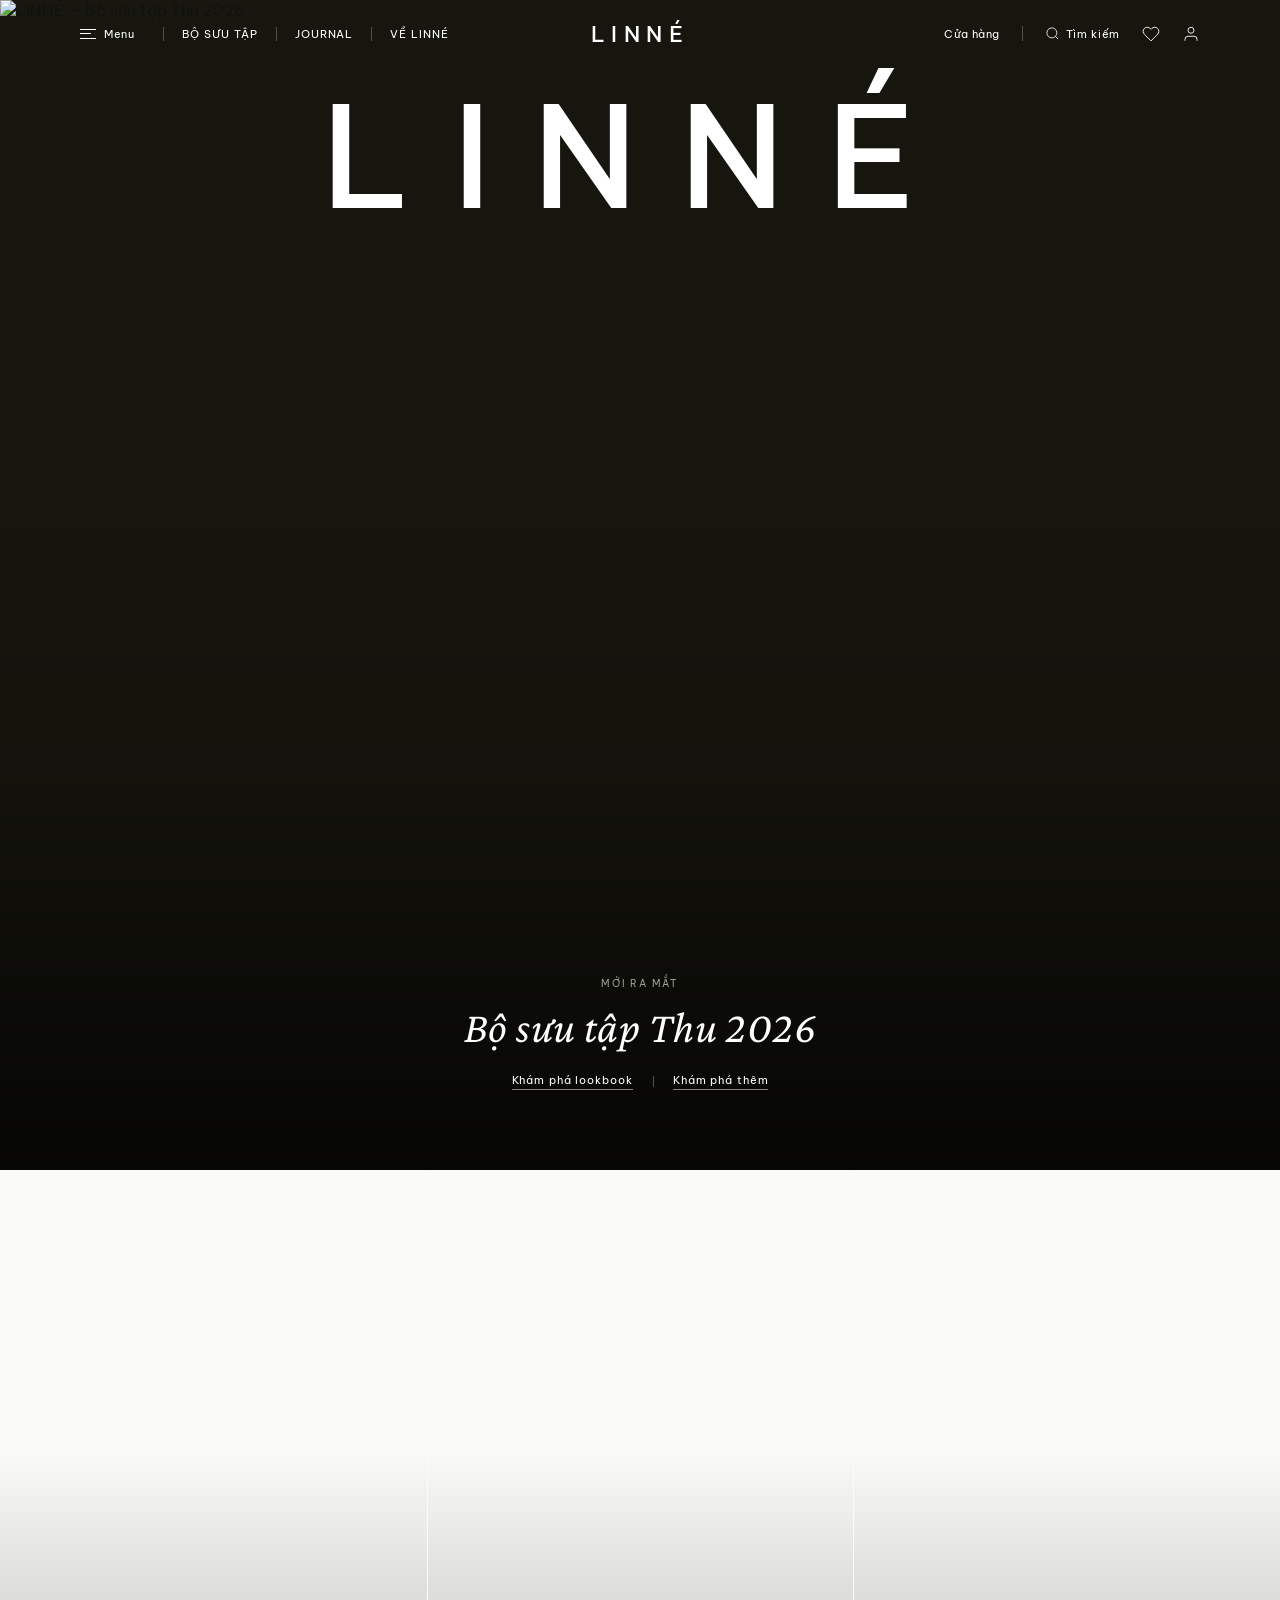
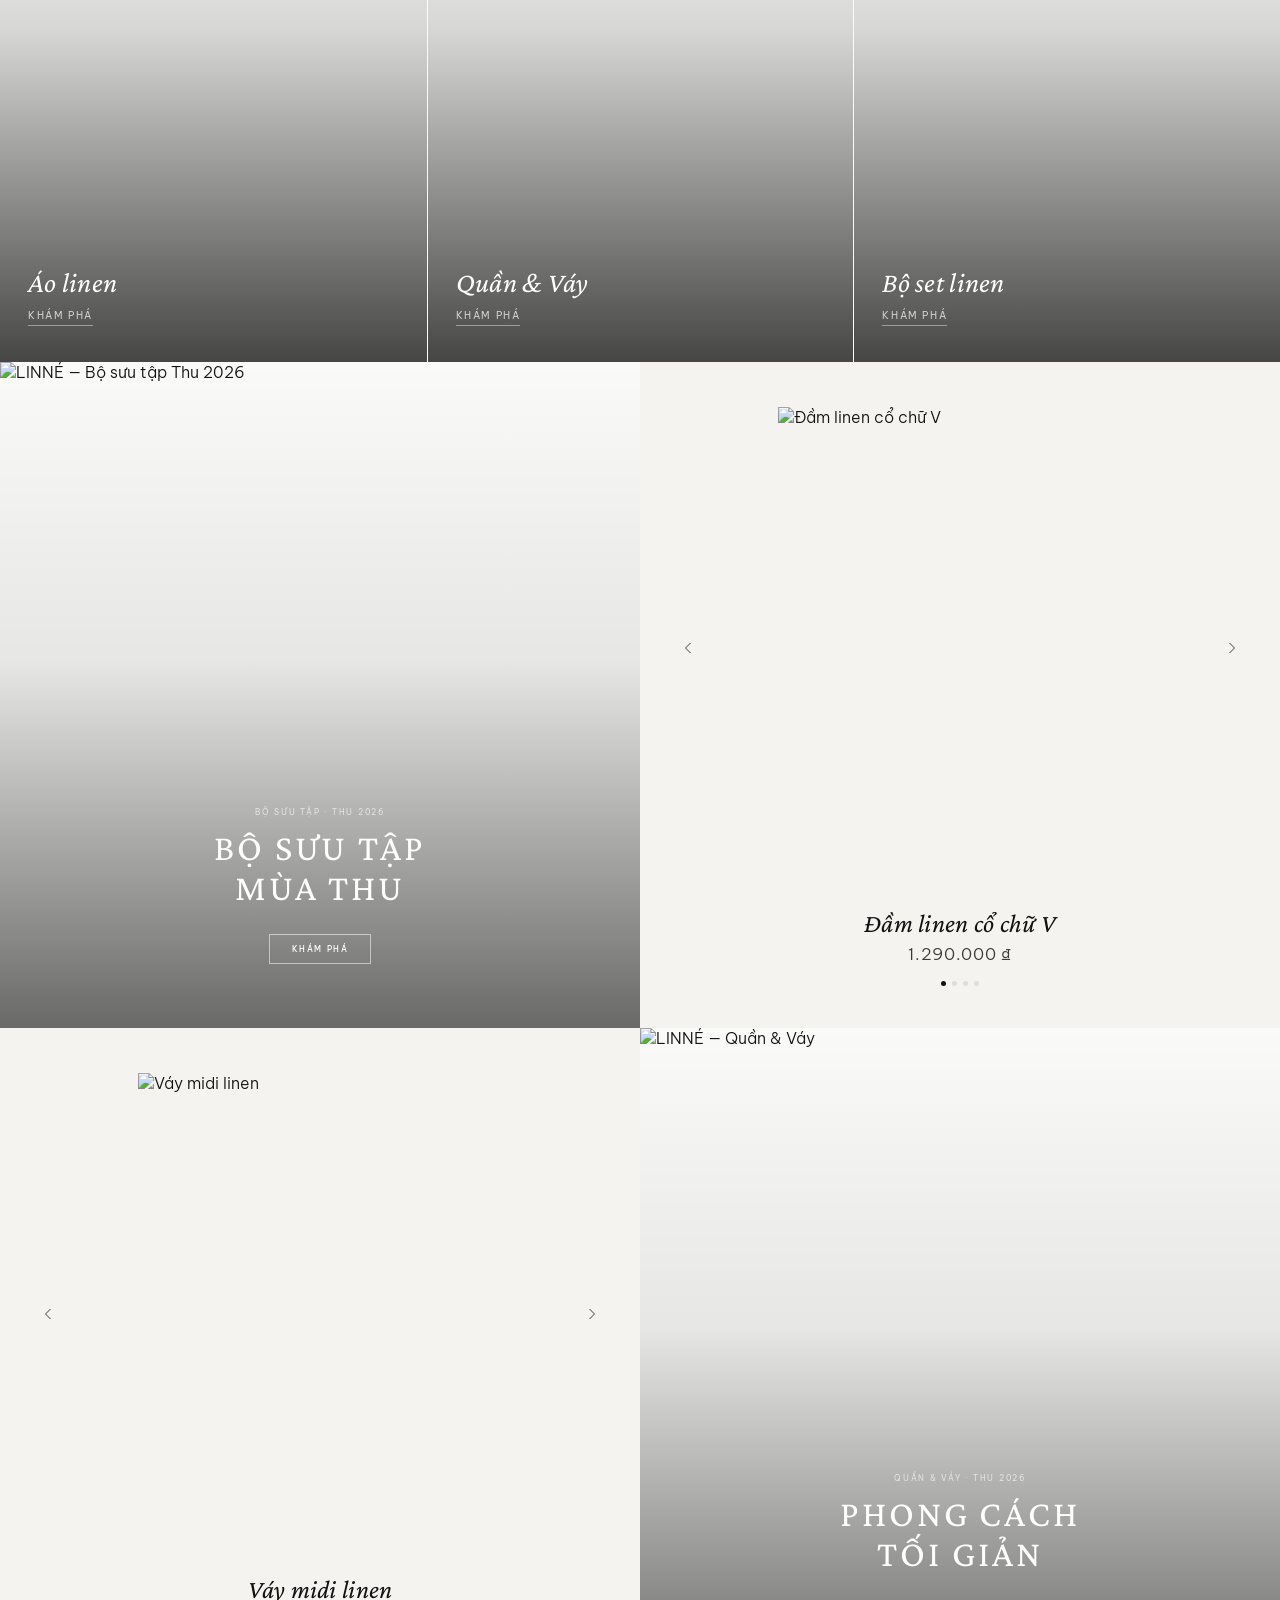
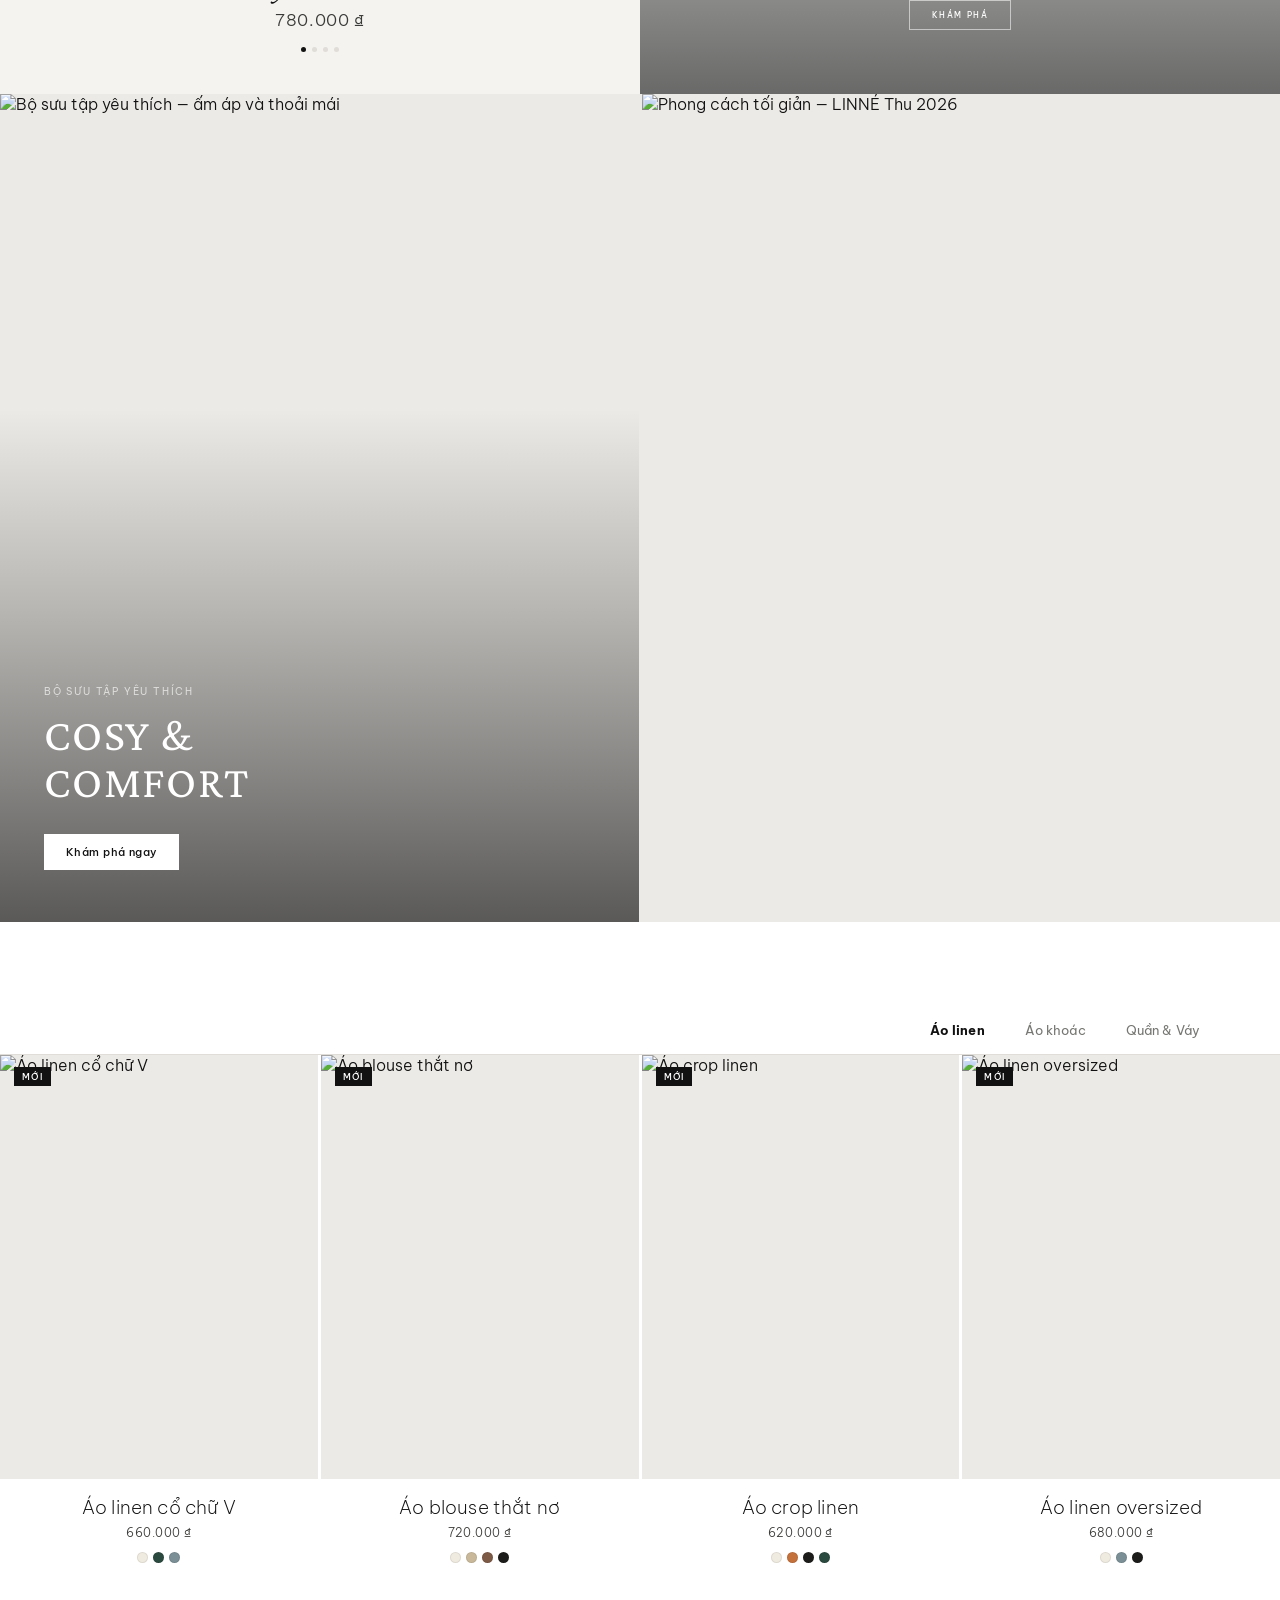
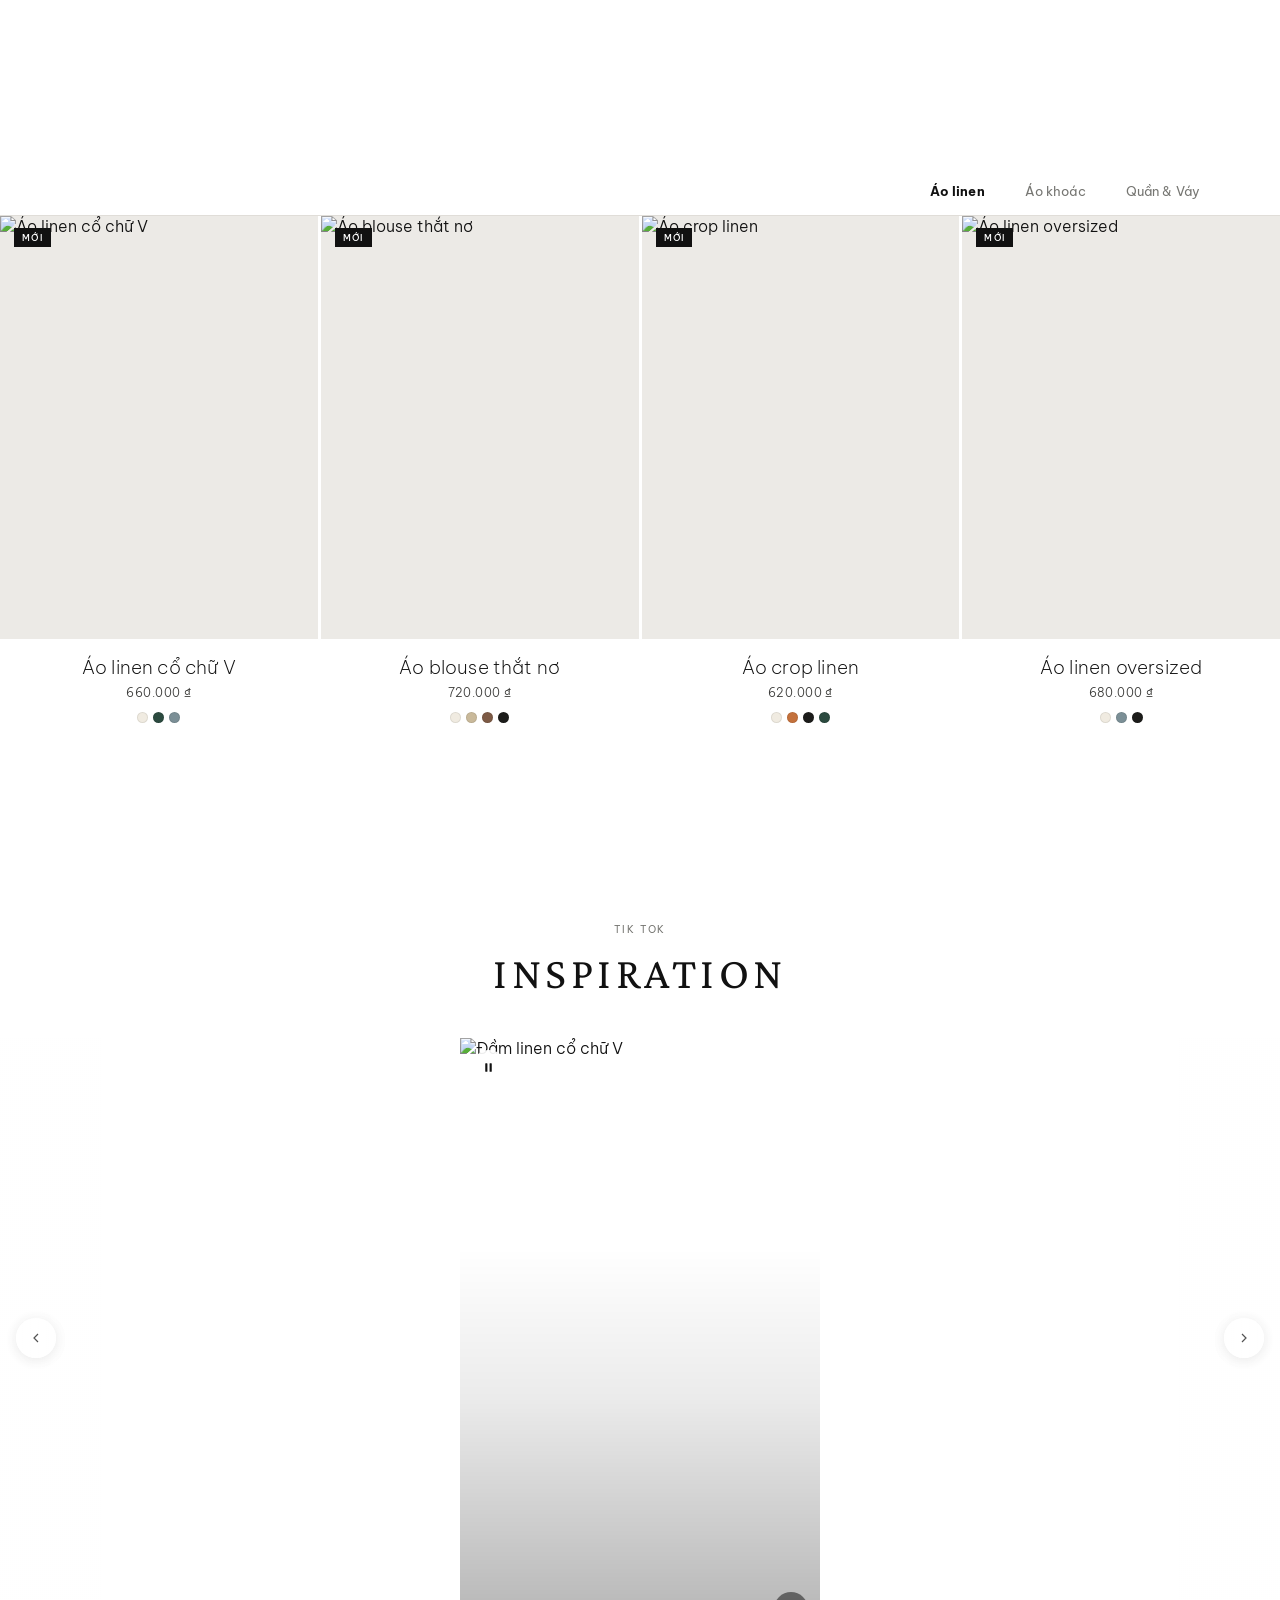
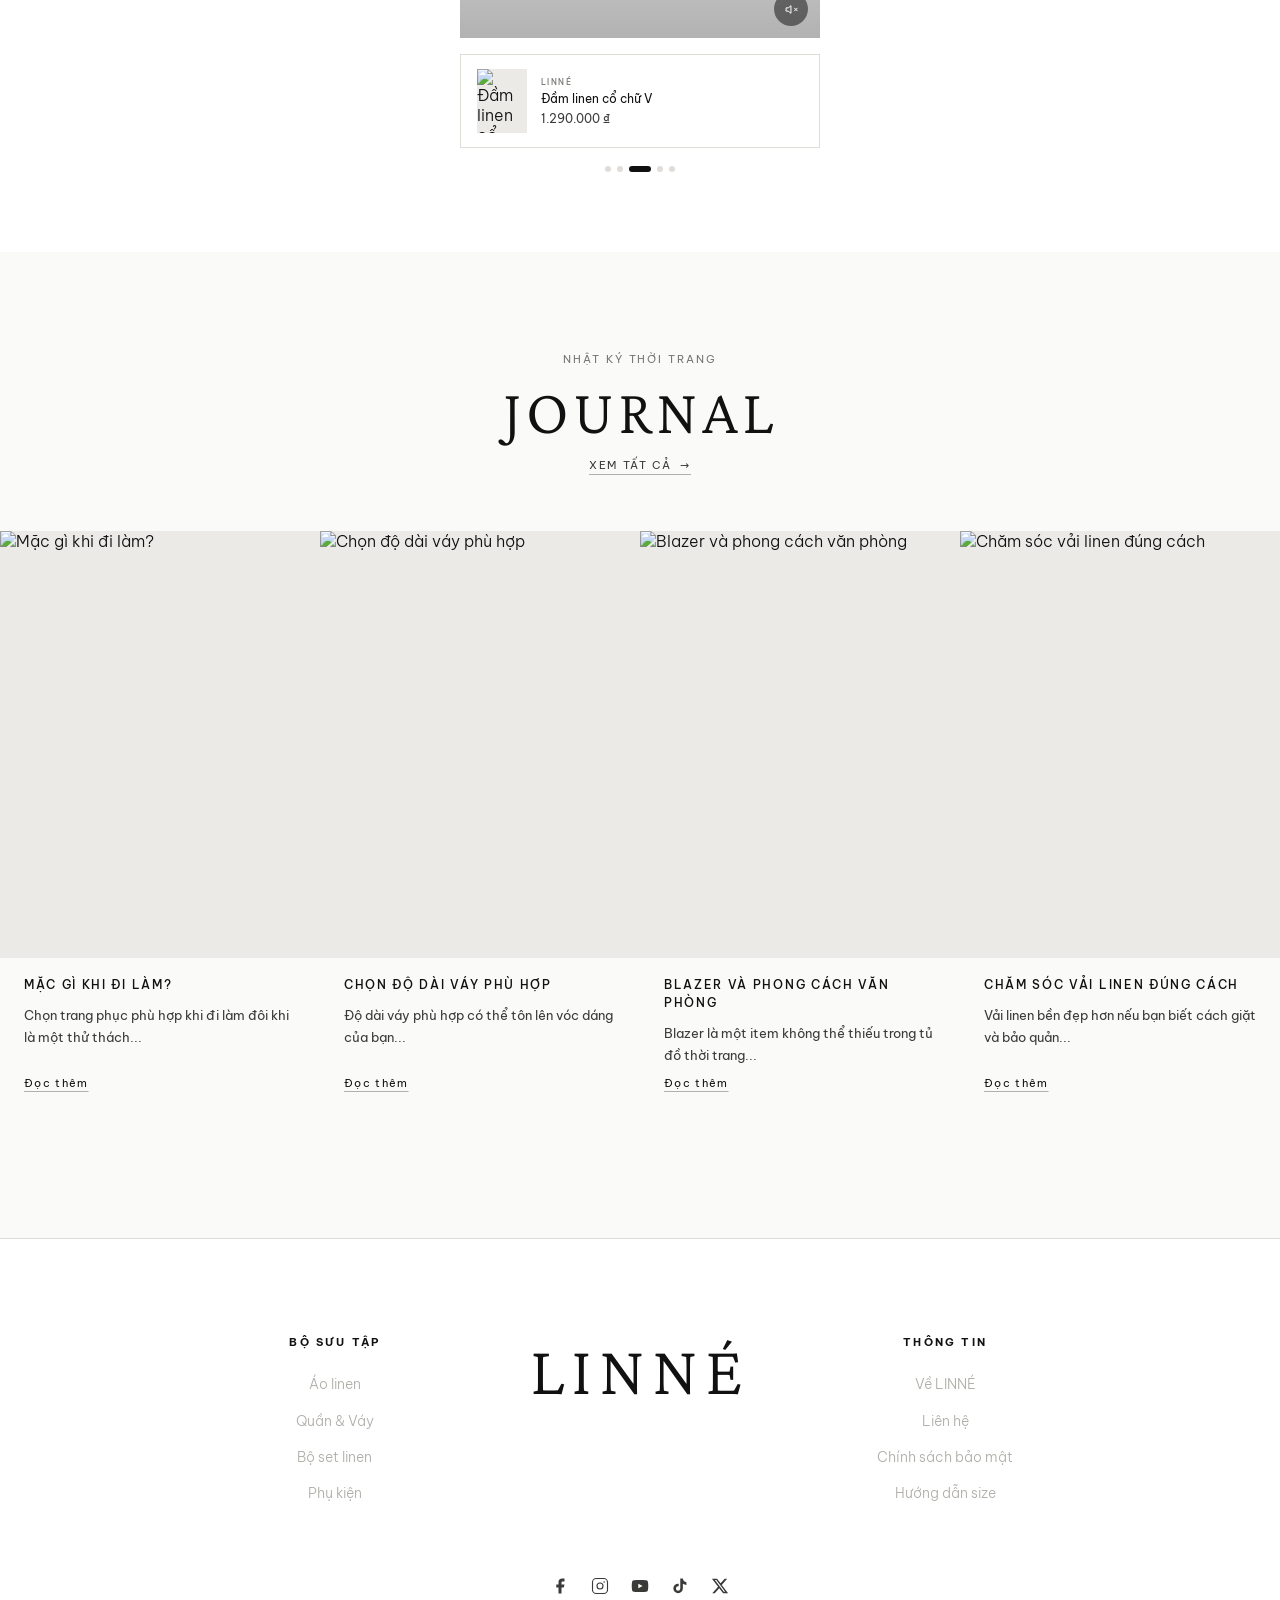
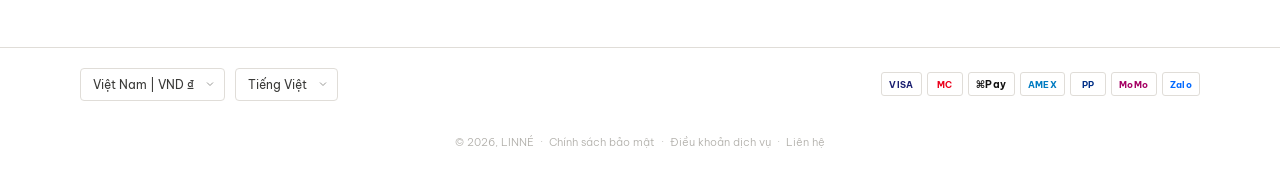
==== commit 4b8709c9: "okela" ====
--- a/index.html
+++ b/index.html
@@ -332,6 +332,64 @@
 
   </section>
 
+  <!-- ==============================  FEATURED PRODUCT 2 (reversed)  ============================== -->
+  <section class="feat-product" id="featProduct2">
+
+    <!-- Left: product slider -->
+    <div class="feat-product-right">
+      <div class="feat-slider-wrap">
+        <button class="feat-nav feat-nav--prev" aria-label="Sản phẩm trước">
+          <svg width="20" height="20" viewBox="0 0 24 24" fill="none" stroke="currentColor" stroke-width="1.2"><polyline points="15 18 9 12 15 6"/></svg>
+        </button>
+
+        <div class="feat-slider">
+          <div class="feat-slide is-active" data-name="Váy midi linen" data-price="780.000 ₫">
+            <img src="https://elleandriley.com/cdn/shop/files/Slim_Tee_BrownMelange2.jpg?v=1778217470&width=1200" alt="Váy midi linen" class="feat-slide-img">
+          </div>
+          <div class="feat-slide" data-name="Áo linen oversized" data-price="680.000 ₫">
+            <img src="https://elleandriley.com/cdn/shop/files/Slim_Tee_Birch.jpg?v=1778217589&width=1200" alt="Áo linen oversized" class="feat-slide-img">
+          </div>
+          <div class="feat-slide" data-name="Khăn bandana linen" data-price="320.000 ₫">
+            <img src="https://elleandriley.com/cdn/shop/files/Bandana-Scarf-Sand-Cream3.jpg?v=1781216151&width=1200" alt="Khăn bandana linen" class="feat-slide-img">
+          </div>
+          <div class="feat-slide" data-name="Áo linen xanh nhạt" data-price="640.000 ₫">
+            <img src="https://elleandriley.com/cdn/shop/files/Slim_tee_Pale_Blue.jpg?v=1778216637&width=1200" alt="Áo linen xanh nhạt" class="feat-slide-img">
+          </div>
+        </div>
+
+        <button class="feat-nav feat-nav--next" aria-label="Sản phẩm tiếp">
+          <svg width="20" height="20" viewBox="0 0 24 24" fill="none" stroke="currentColor" stroke-width="1.2"><polyline points="9 18 15 12 9 6"/></svg>
+        </button>
+      </div>
+
+      <div class="feat-product-caption">
+        <p class="feat-product-name" id="featName2">Váy midi linen</p>
+        <p class="feat-product-price" id="featPrice2">780.000 ₫</p>
+        <div class="feat-dots">
+          <span class="feat-dot is-active"></span>
+          <span class="feat-dot"></span>
+          <span class="feat-dot"></span>
+          <span class="feat-dot"></span>
+        </div>
+      </div>
+    </div>
+
+    <!-- Right: editorial image -->
+    <div class="feat-product-left">
+      <img
+        src="https://elleandriley.com/cdn/shop/files/Slim_Tee_BrownMelange.jpg?v=1778217470&width=2160"
+        alt="LINNÉ — Quần &amp; Váy"
+        class="feat-product-editorial"
+      >
+      <div class="feat-product-overlay">
+        <p class="feat-product-overlay-eyebrow">Quần &amp; Váy · Thu 2026</p>
+        <h2 class="feat-product-overlay-title">PHONG CÁCH<br>TỐI GIẢN</h2>
+        <a href="#" class="feat-product-overlay-btn">Khám phá</a>
+      </div>
+    </div>
+
+  </section>
+
 
       <!-- ==============================  DUAL EDITORIAL  ============================== -->
   <section class="dual-edit" id="dualEdit">
@@ -779,12 +837,14 @@
 
   <script src="main.js"></script>
   <script>
-    // Featured product slider
-    (function () {
-      var slides  = document.querySelectorAll('.feat-slide');
-      var dots    = document.querySelectorAll('.feat-dot');
-      var nameEl  = document.getElementById('featName');
-      var priceEl = document.getElementById('featPrice');
+    // Featured product slider — factory dùng chung cho cả 2 section
+    function initFeatSlider(sectionId, nameId, priceId) {
+      var sec    = document.getElementById(sectionId);
+      if (!sec) return;
+      var slides  = sec.querySelectorAll('.feat-slide');
+      var dots    = sec.querySelectorAll('.feat-dot');
+      var nameEl  = document.getElementById(nameId);
+      var priceEl = document.getElementById(priceId);
       var current = 0;
 
       function goTo(index) {
@@ -794,8 +854,6 @@
         current = (index + slides.length) % slides.length;
         slides[current].classList.add('is-active');
         dots[current].classList.add('is-active');
-
-        // fade caption out → update → fade in
         nameEl.style.opacity = priceEl.style.opacity = '0';
         setTimeout(function () {
           nameEl.textContent  = slides[current].dataset.name;
@@ -804,10 +862,14 @@
         }, 300);
       }
 
-      document.querySelector('.feat-nav--prev').addEventListener('click', function () { goTo(current - 1); });
-      document.querySelector('.feat-nav--next').addEventListener('click', function () { goTo(current + 1); });
+      sec.querySelector('.feat-nav--prev').addEventListener('click', function () { goTo(current - 1); });
+      sec.querySelector('.feat-nav--next').addEventListener('click', function () { goTo(current + 1); });
       dots.forEach(function (dot, i) { dot.addEventListener('click', function () { goTo(i); }); });
-    })();
+    }
+
+    initFeatSlider('featProduct',  'featName',  'featPrice');
+    initFeatSlider('featProduct2', 'featName2', 'featPrice2');
+
   </script>
 </body>
 </html>
--- a/style.css
+++ b/style.css
@@ -1552,7 +1552,7 @@
 .feat-product {
   display: grid;
   grid-template-columns: 1fr 1fr;
-  min-height: min(88vh, 860px);
+  min-height: min(70vh, 688px);
 }
 
 /* ---- Left: editorial + overlay ---- */
@@ -1582,42 +1582,42 @@
   flex-direction: column;
   align-items: center;
   justify-content: flex-end;
-  padding: 0 48px 80px;
+  padding: 0 38px 64px;
   text-align: center;
   background: linear-gradient(to top, rgba(0,0,0,0.58) 0%, rgba(0,0,0,0.08) 55%, transparent 100%);
 }
 
 .feat-product-overlay-eyebrow {
   font-family: var(--font-body);
-  font-size: 9.5px;
+  font-size: 8px;
   font-weight: 400;
   letter-spacing: 0.22em;
   text-transform: uppercase;
   color: rgba(255,255,255,0.65);
-  margin-bottom: 14px;
+  margin-bottom: 11px;
 }
 
 .feat-product-overlay-title {
   font-family: var(--font-display);
-  font-size: clamp(30px, 3.6vw, 58px);
+  font-size: clamp(24px, 2.9vw, 46px);
   font-weight: 400;
   letter-spacing: 0.08em;
   text-transform: uppercase;
   color: var(--white);
   line-height: 1.08;
-  margin-bottom: 32px;
+  margin-bottom: 26px;
 }
 
 .feat-product-overlay-btn {
   display: inline-block;
   font-family: var(--font-body);
-  font-size: 9.5px;
+  font-size: 8px;
   font-weight: 500;
   letter-spacing: 0.2em;
   text-transform: uppercase;
   color: var(--white);
   border: 0.5px solid rgba(255,255,255,0.55);
-  padding: 11px 28px;
+  padding: 9px 22px;
   transition: background 0.22s ease, color 0.22s ease;
 }
 .feat-product-overlay-btn:hover { background: var(--white); color: var(--ink); }
@@ -1629,7 +1629,7 @@
   flex-direction: column;
   align-items: center;
   justify-content: center;
-  padding: 56px 32px 52px;
+  padding: 45px 26px 42px;
   opacity: 0;
   transform: translateY(20px);
   transition: opacity 0.9s ease 0.14s, transform 0.9s ease 0.14s;
@@ -1642,7 +1642,6 @@
   display: flex;
   align-items: center;
   justify-content: center;
-  flex: 1;
 }
 
 .feat-slider {
@@ -1688,39 +1687,39 @@
 /* Caption */
 .feat-product-caption {
   text-align: center;
-  margin-top: 14px;
+  margin-top: 16px;
 }
 
 .feat-product-name {
   font-family: var(--font-display);
-  font-size: 32px;
+  font-size: 26px;
   font-weight: 400;
   font-style: italic;
   color: var(--ink);
-  margin-bottom: 6px;
+  margin-bottom: 5px;
   letter-spacing: 0.01em;
   transition: opacity 0.3s ease;
 }
 
 .feat-product-price {
   font-family: var(--font-body);
-  font-size: 21px;
+  font-size: 17px;
   font-weight: 300;
   letter-spacing: 0.04em;
   color: var(--graphite);
-  margin-bottom: 20px;
+  margin-bottom: 16px;
   transition: opacity 0.3s ease;
 }
 
 .feat-dots {
   display: flex;
   justify-content: center;
-  gap: 8px;
+  gap: 6px;
 }
 
 .feat-dot {
-  width: 6px;
-  height: 6px;
+  width: 5px;
+  height: 5px;
   border-radius: 50%;
   background: var(--pebble);
   cursor: pointer;
@@ -1850,10 +1849,9 @@
 }
 
 .shop-card-name {
-  font-family: var(--font-display);
-  font-size: 17px;
-  font-weight: 400;
-  font-style: italic;
+  font-family: var(--font-body);
+  font-size: 19px;
+  font-weight: 200;
   letter-spacing: 0.01em;
   color: var(--ink);
   display: block;
@@ -1925,7 +1923,7 @@
 
 @media (max-width: 768px) {
   /* 768px trở xuống → 2 cột */
-  .shop-grid { grid-template-columns: repeat(2, 1fr); margin-top: 24px; }
+  .shop-grid { grid-template-columns: repeat(2, 1fr); margin-top: 24px; row-gap: 48px; }
   .shop-section { padding-bottom: 56px; }
   .shop-header { padding: 28px 20px 24px; justify-content: flex-start; }
   .shop-tab { font-size: 10px; padding: 0 12px; }
@@ -3670,7 +3668,7 @@
   display: grid;
   grid-template-columns: repeat(4, 1fr);
   column-gap: 4px;
-  row-gap: 48px;
+  row-gap: 80px;
   background: var(--white);
 }
 
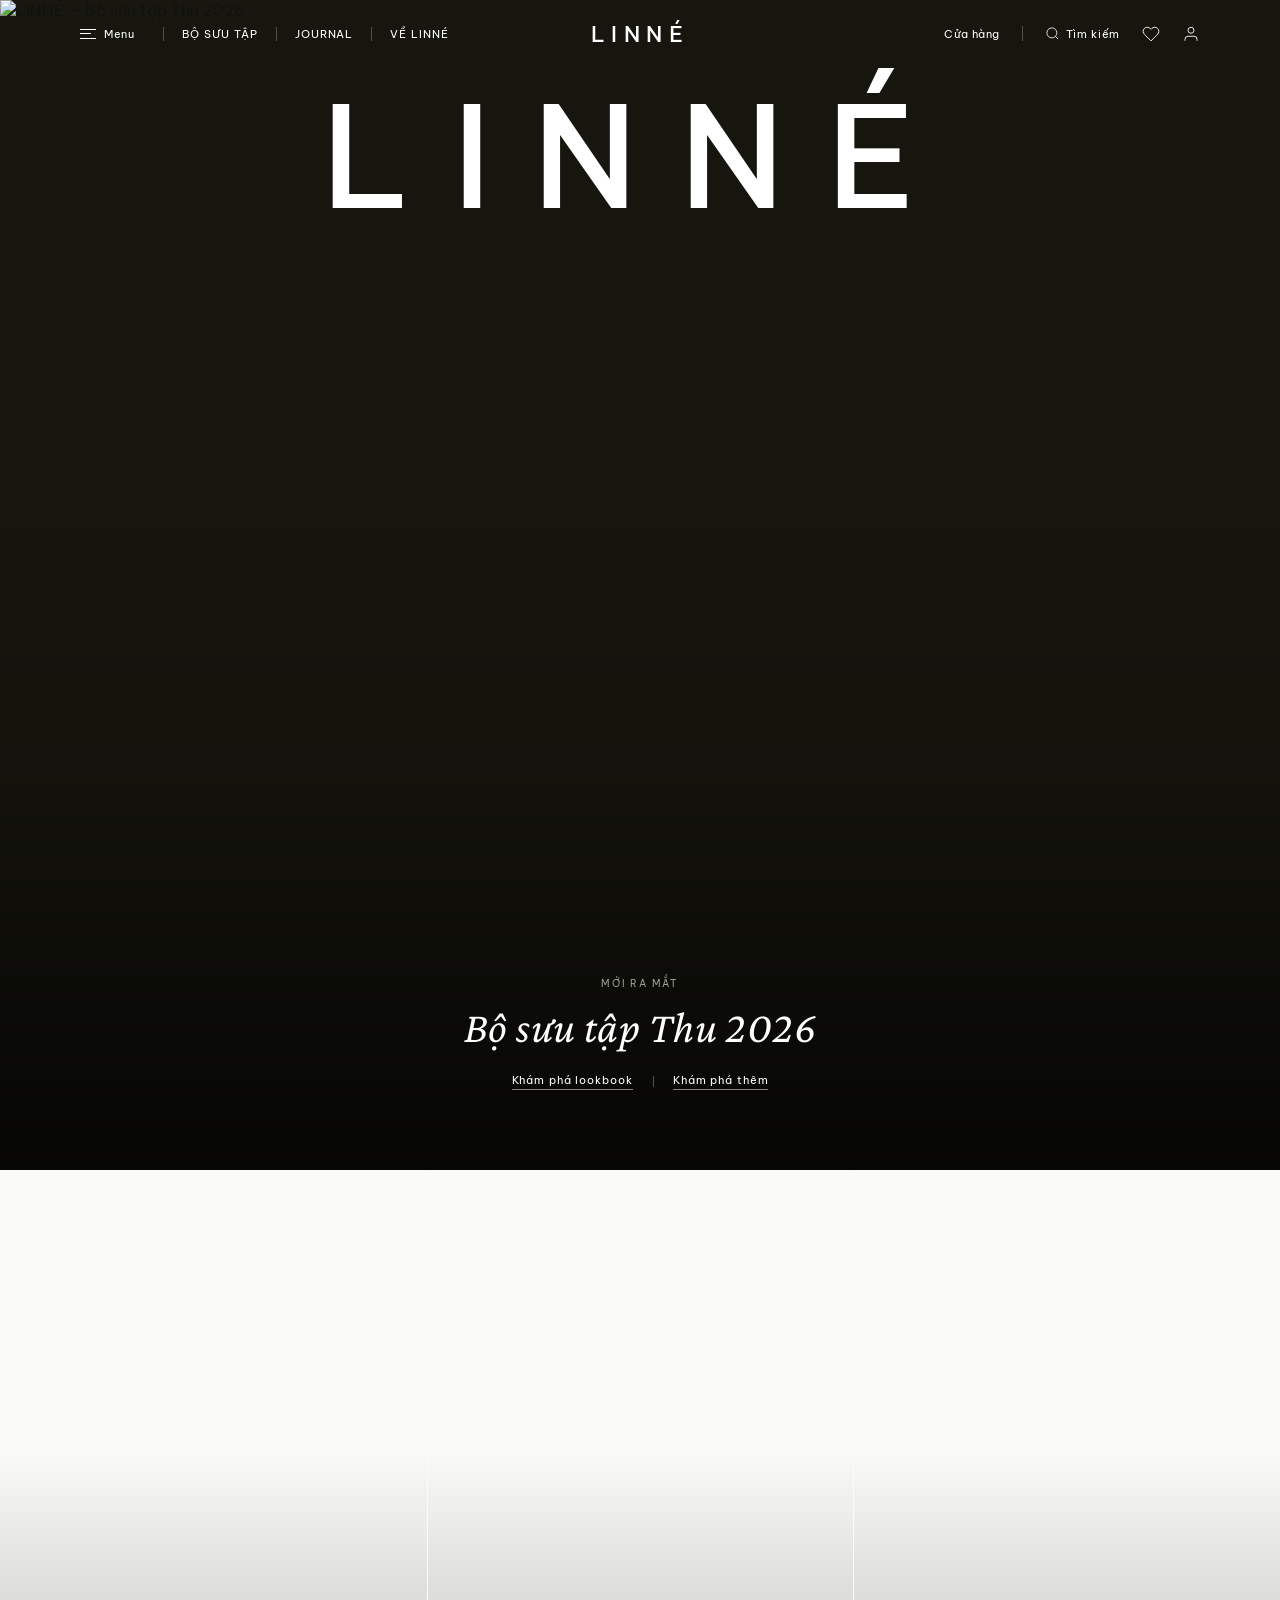
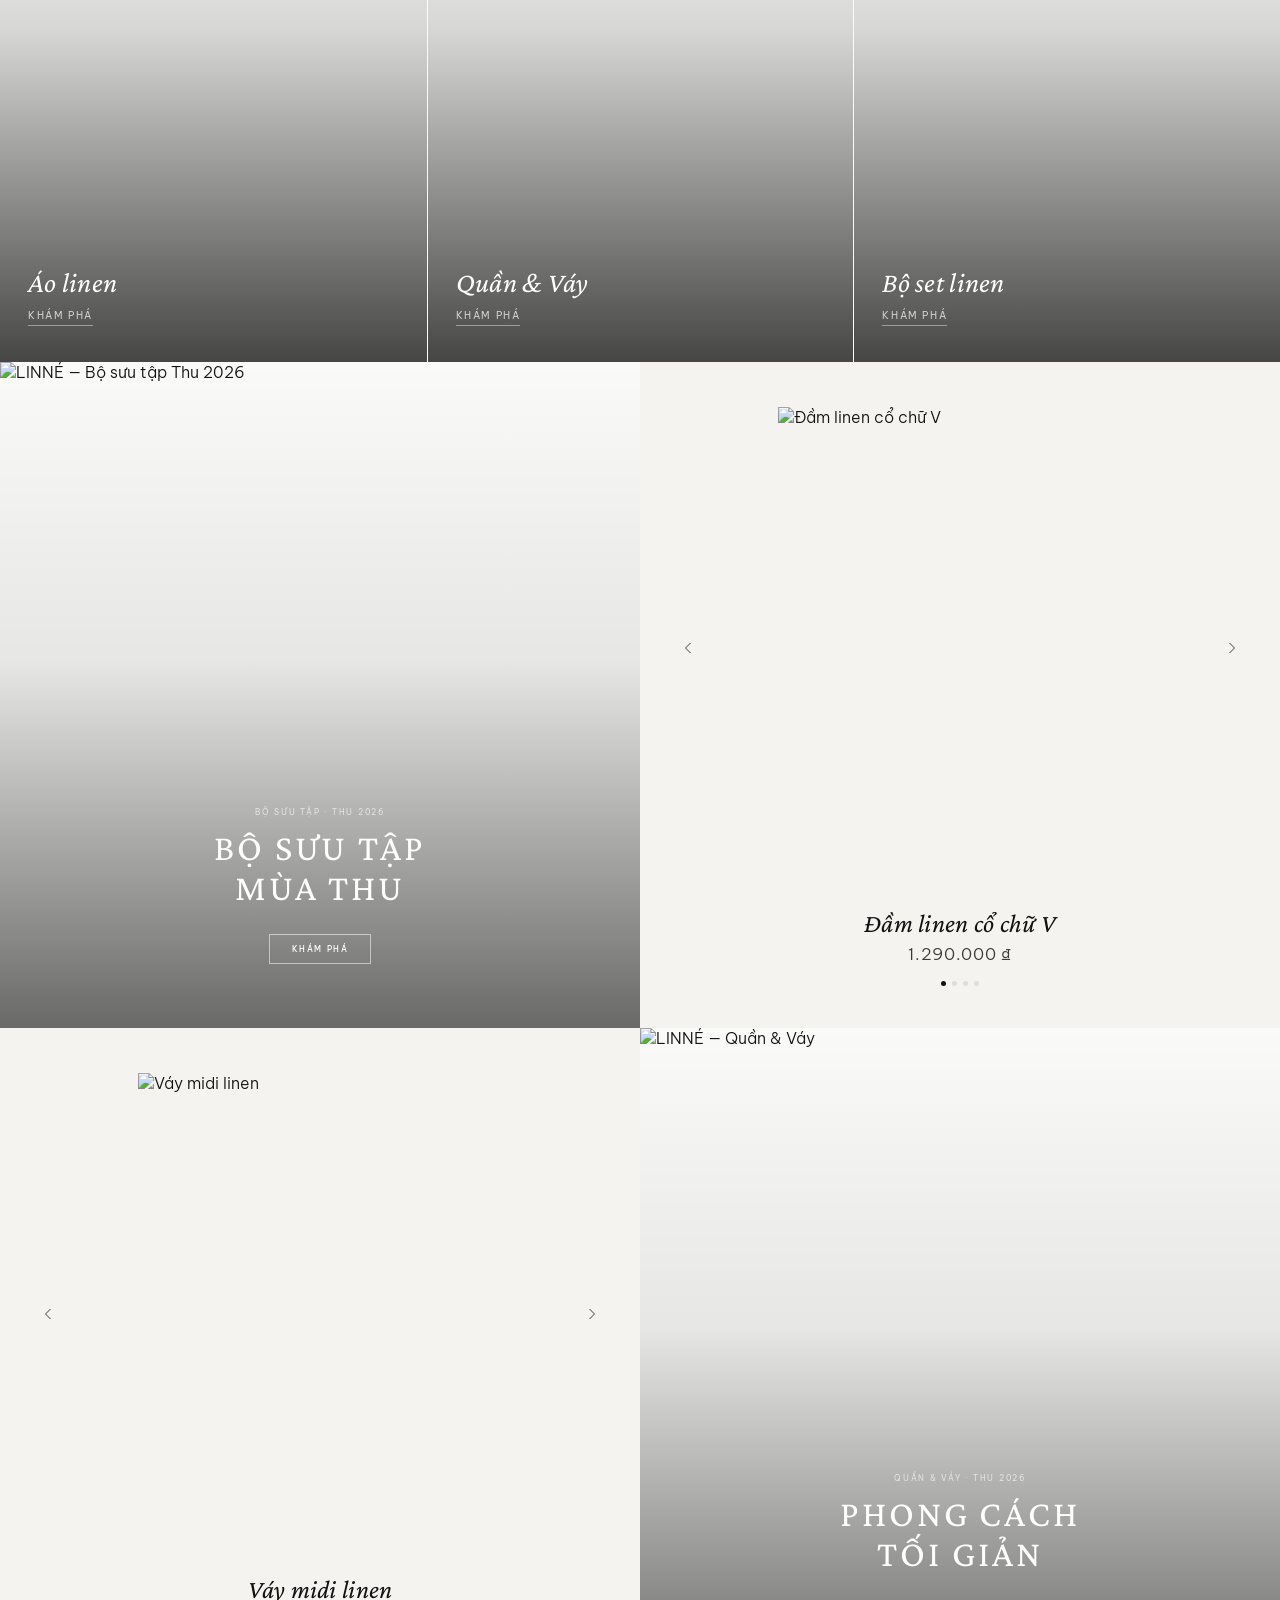
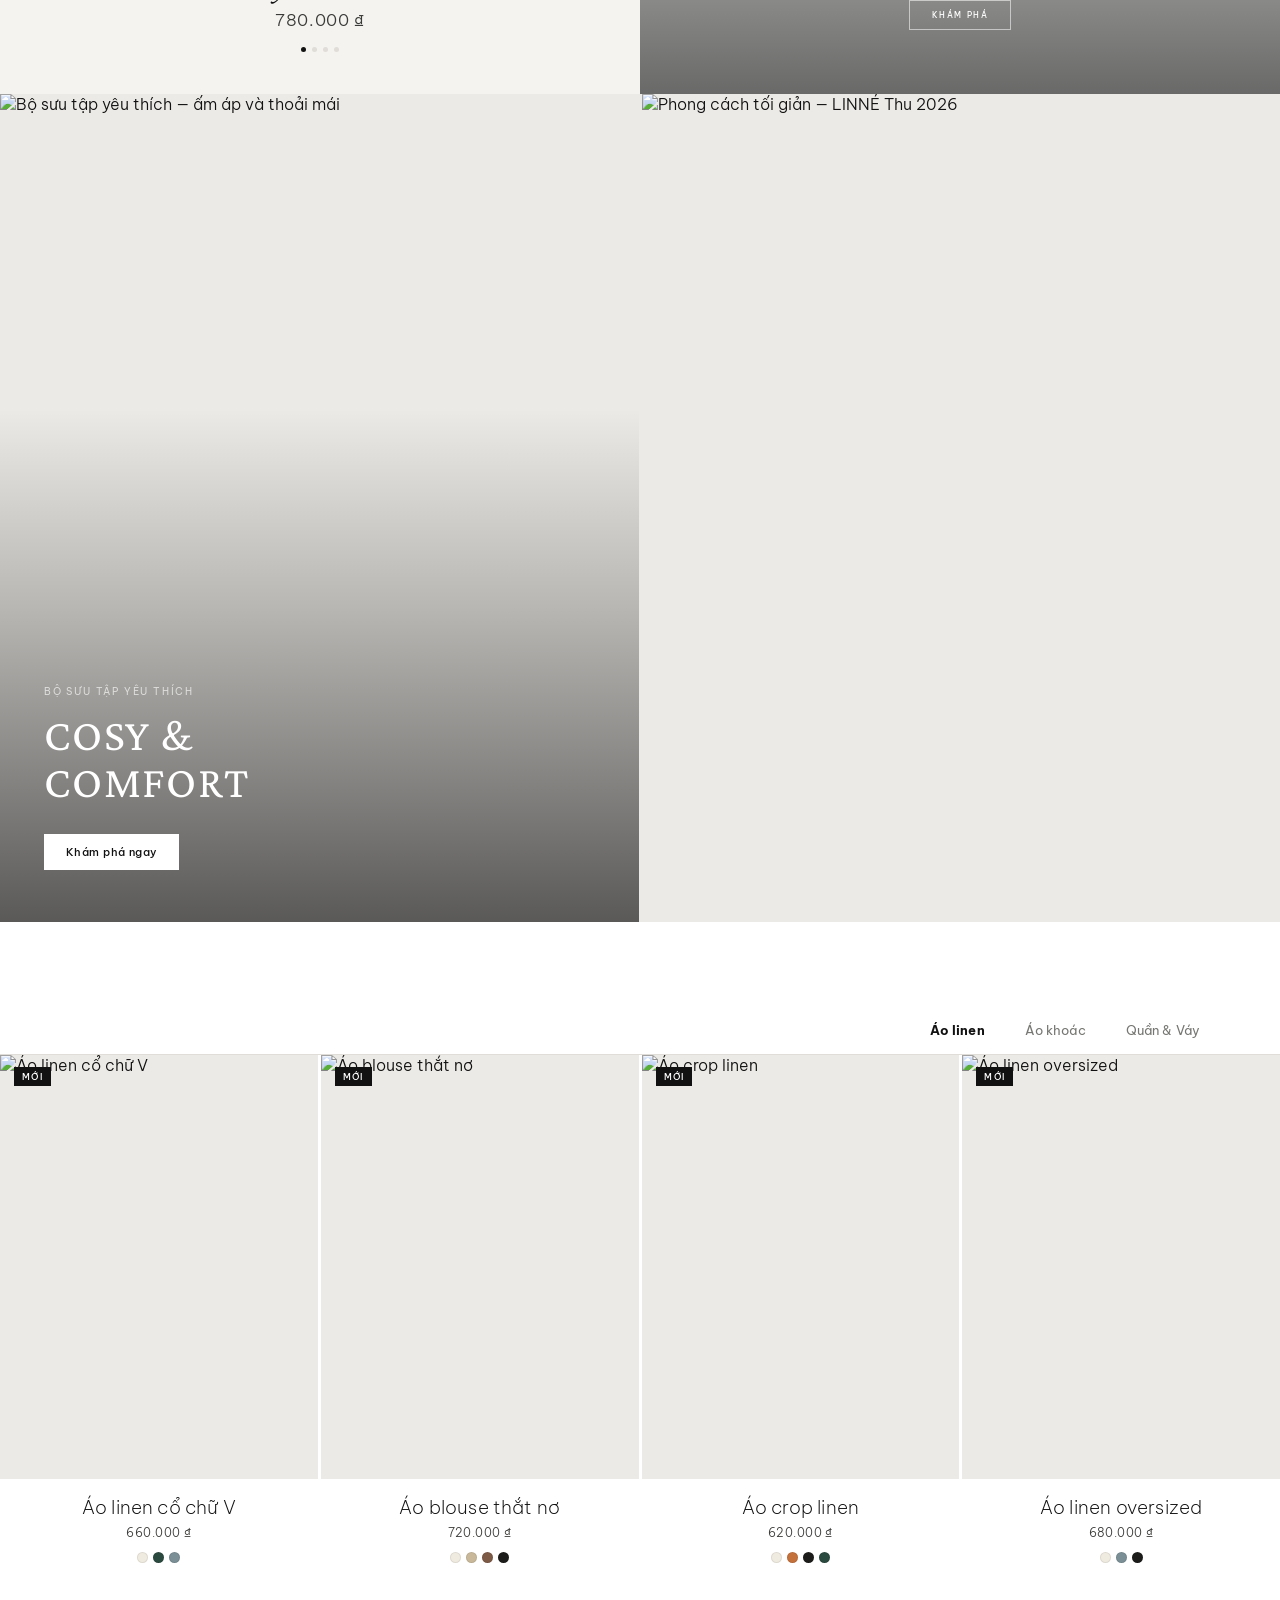
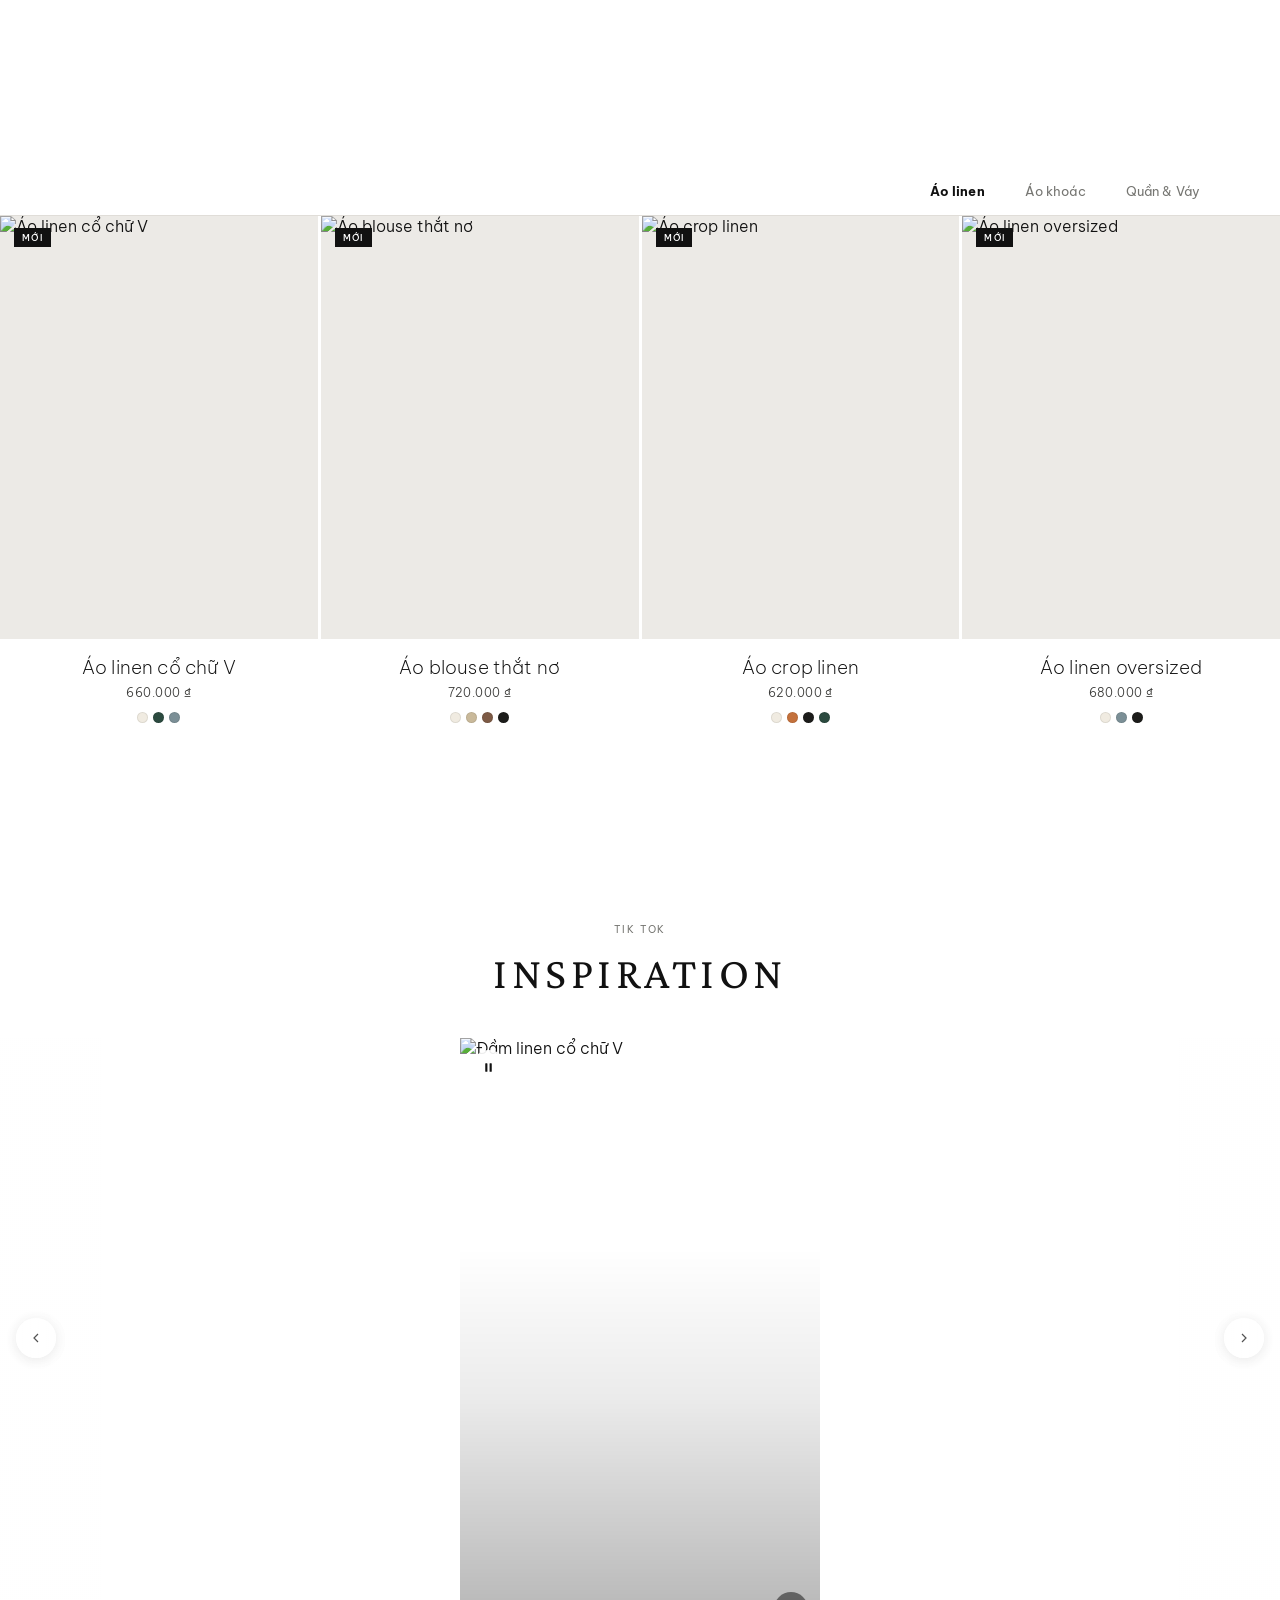
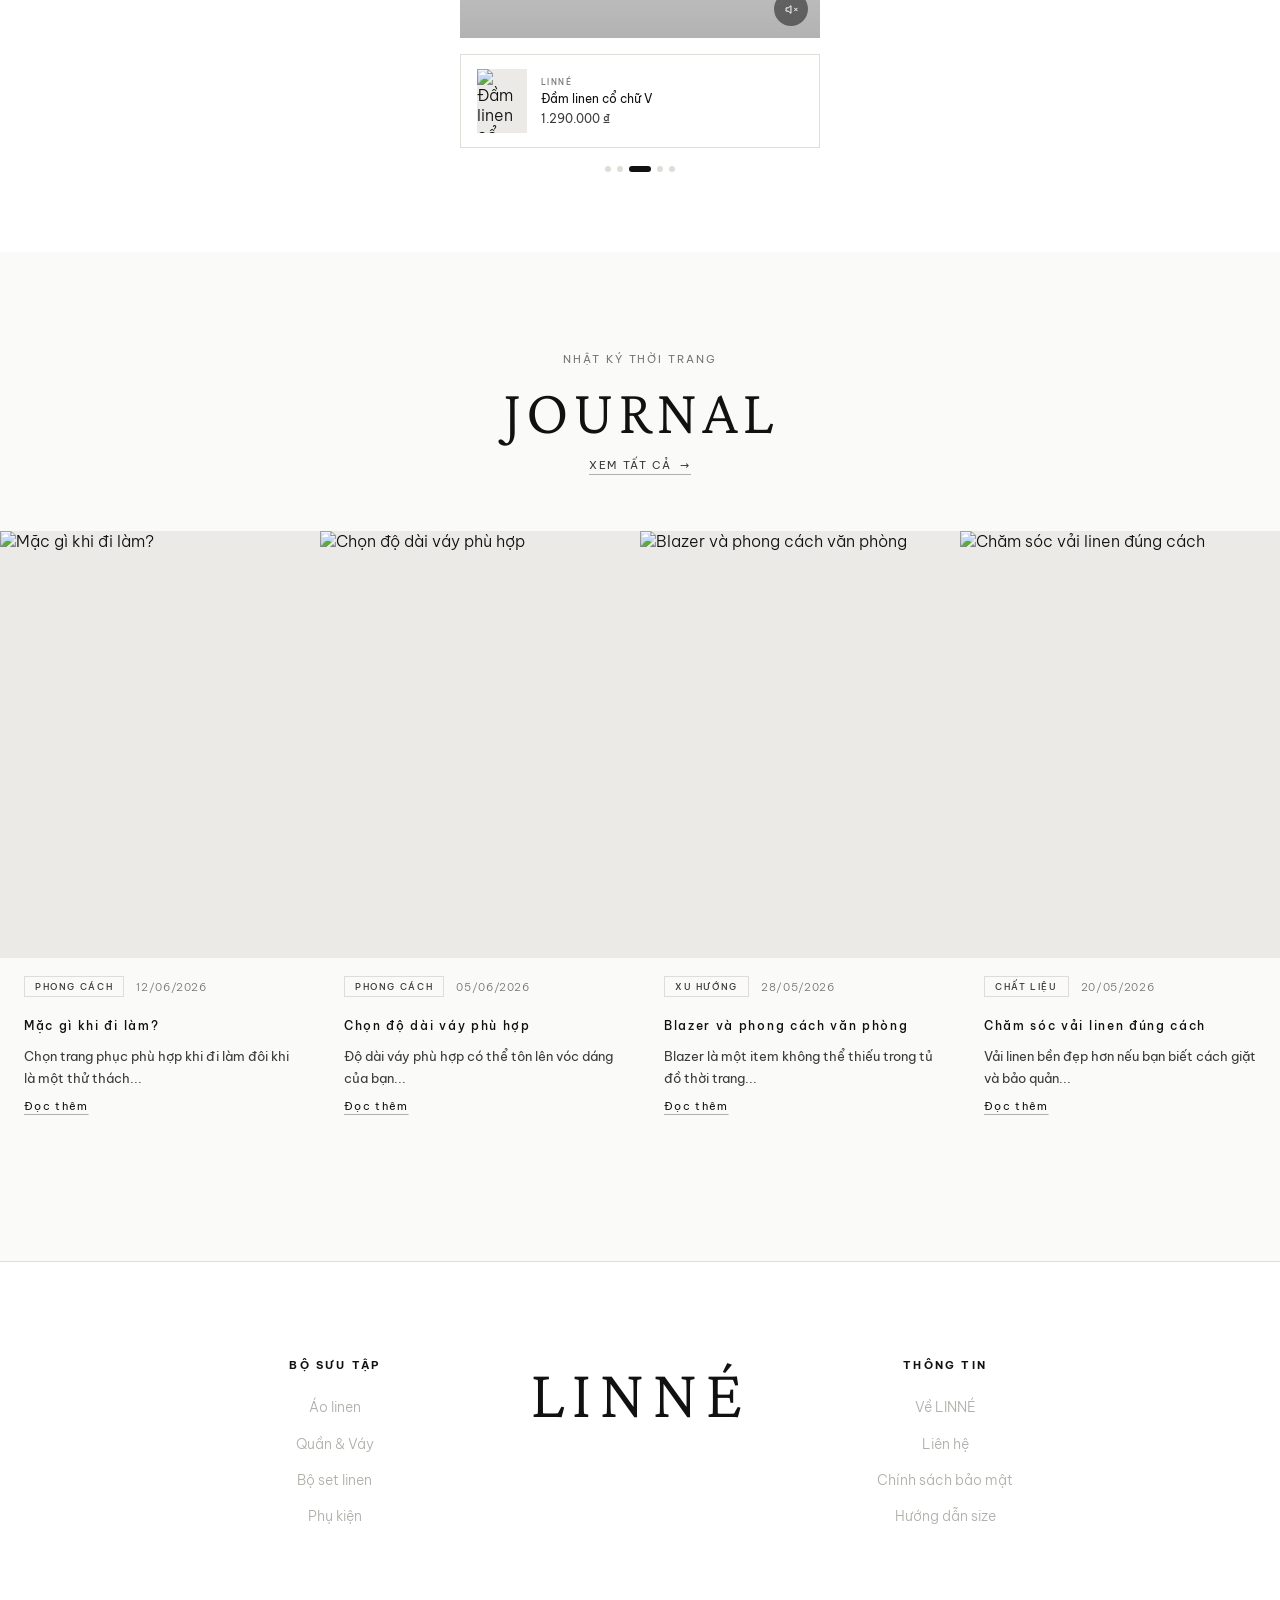
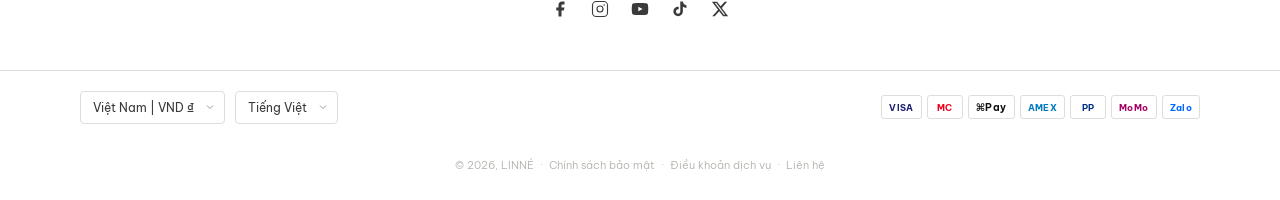
==== commit 740e6e92: "index ui fix" ====
--- a/index.html
+++ b/index.html
@@ -682,70 +682,62 @@
     <div class="journal-grid">
 
       <article class="journal-card">
-        <a href="#" class="journal-card-img-link">
+        <a href="journal.html" class="journal-card-img-link">
           <div class="journal-card-img-wrap">
-            <img
-              src="https://elleandriley.com/cdn/shop/files/Cashmere_Crew_Camel3.jpg?v=1779070696&width=2160"
-              alt="Mặc gì khi đi làm?"
-              class="journal-card-img"
-            >
+            <img src="https://elleandriley.com/cdn/shop/files/Cashmere_Crew_Camel3.jpg?v=1779070696&width=2160"
+                 alt="Mặc gì khi đi làm?" class="journal-card-img">
           </div>
         </a>
         <div class="journal-card-body">
+          <div class="jnl-card-meta"><span class="jnl-tag">Phong cách</span><span class="jnl-date">12/06/2026</span></div>
           <h3 class="journal-card-title">Mặc gì khi đi làm?</h3>
           <p class="journal-card-excerpt">Chọn trang phục phù hợp khi đi làm đôi khi là một thử thách...</p>
-          <a href="#" class="journal-card-cta">Đọc thêm</a>
+          <a href="journal.html" class="journal-card-cta">Đọc thêm</a>
         </div>
       </article>
 
       <article class="journal-card">
-        <a href="#" class="journal-card-img-link">
+        <a href="journal.html" class="journal-card-img-link">
           <div class="journal-card-img-wrap">
-            <img
-              src="https://elleandriley.com/cdn/shop/files/Slim_Tee_BrownMelange2.jpg?v=1778217470&width=2160"
-              alt="Chọn độ dài váy phù hợp"
-              class="journal-card-img"
-            >
+            <img src="https://elleandriley.com/cdn/shop/files/Slim_Tee_BrownMelange2.jpg?v=1778217470&width=2160"
+                 alt="Chọn độ dài váy phù hợp" class="journal-card-img">
           </div>
         </a>
         <div class="journal-card-body">
+          <div class="jnl-card-meta"><span class="jnl-tag">Phong cách</span><span class="jnl-date">05/06/2026</span></div>
           <h3 class="journal-card-title">Chọn độ dài váy phù hợp</h3>
           <p class="journal-card-excerpt">Độ dài váy phù hợp có thể tôn lên vóc dáng của bạn...</p>
-          <a href="#" class="journal-card-cta">Đọc thêm</a>
+          <a href="journal.html" class="journal-card-cta">Đọc thêm</a>
         </div>
       </article>
 
       <article class="journal-card">
-        <a href="#" class="journal-card-img-link">
+        <a href="journal.html" class="journal-card-img-link">
           <div class="journal-card-img-wrap">
-            <img
-              src="https://elleandriley.com/cdn/shop/files/Slim_Tee_Birch.jpg?v=1778217589&width=2160"
-              alt="Blazer và phong cách văn phòng"
-              class="journal-card-img"
-            >
+            <img src="https://elleandriley.com/cdn/shop/files/Slim_Tee_Birch.jpg?v=1778217589&width=2160"
+                 alt="Blazer và phong cách văn phòng" class="journal-card-img">
           </div>
         </a>
         <div class="journal-card-body">
+          <div class="jnl-card-meta"><span class="jnl-tag">Xu hướng</span><span class="jnl-date">28/05/2026</span></div>
           <h3 class="journal-card-title">Blazer và phong cách văn phòng</h3>
           <p class="journal-card-excerpt">Blazer là một item không thể thiếu trong tủ đồ thời trang...</p>
-          <a href="#" class="journal-card-cta">Đọc thêm</a>
+          <a href="journal.html" class="journal-card-cta">Đọc thêm</a>
         </div>
       </article>
 
       <article class="journal-card">
-        <a href="#" class="journal-card-img-link">
+        <a href="journal.html" class="journal-card-img-link">
           <div class="journal-card-img-wrap">
-            <img
-              src="https://elleandriley.com/cdn/shop/files/Slim_tee_Pale_Blue.jpg?v=1778216637&width=2160"
-              alt="Chăm sóc vải linen đúng cách"
-              class="journal-card-img"
-            >
+            <img src="https://elleandriley.com/cdn/shop/files/Slim_tee_Pale_Blue.jpg?v=1778216637&width=2160"
+                 alt="Chăm sóc vải linen đúng cách" class="journal-card-img">
           </div>
         </a>
         <div class="journal-card-body">
+          <div class="jnl-card-meta"><span class="jnl-tag">Chất liệu</span><span class="jnl-date">20/05/2026</span></div>
           <h3 class="journal-card-title">Chăm sóc vải linen đúng cách</h3>
           <p class="journal-card-excerpt">Vải linen bền đẹp hơn nếu bạn biết cách giặt và bảo quản...</p>
-          <a href="#" class="journal-card-cta">Đọc thêm</a>
+          <a href="journal.html" class="journal-card-cta">Đọc thêm</a>
         </div>
       </article>
 
--- a/style.css
+++ b/style.css
@@ -2346,7 +2346,6 @@
   font-size: 12px;
   font-weight: 500;
   letter-spacing: 0.14em;
-  text-transform: uppercase;
   color: var(--ink);
   line-height: 1.5;
   text-decoration: none;
@@ -3662,6 +3661,8 @@
   background: var(--white);
   padding-top: 0 !important;
   padding-bottom: 120px;
+  position: relative;
+  isolation: isolate;
 }
 
 .plp-grid {
@@ -3805,3 +3806,959 @@
   .plp-banner-desc { font-size: 13px; }
   .plp-load-more { padding: 56px 24px; }
 }
+
+/* ============================================
+   404 PAGE
+============================================ */
+.err-section {
+  min-height: 100vh;
+  display: flex;
+  align-items: center;
+  justify-content: center;
+  position: relative;
+  overflow: hidden;
+  padding: calc(var(--nav-h) + 60px) var(--pad-x) 100px;
+}
+
+.err-bg-num {
+  position: absolute;
+  font-family: var(--font-display);
+  font-style: italic;
+  font-weight: 300;
+  font-size: clamp(200px, 38vw, 520px);
+  color: var(--ink);
+  opacity: 0.045;
+  letter-spacing: -0.02em;
+  user-select: none;
+  pointer-events: none;
+  top: 50%;
+  left: 50%;
+  transform: translate(-50%, -52%);
+  white-space: nowrap;
+  line-height: 1;
+  animation: err-rise 1.4s cubic-bezier(0.16,1,0.3,1) 0.1s both;
+}
+
+.err-inner {
+  position: relative;
+  z-index: 1;
+  display: flex;
+  flex-direction: column;
+  align-items: center;
+  text-align: center;
+  max-width: 560px;
+}
+
+.err-eyebrow {
+  font-family: var(--font-body);
+  font-size: 10px;
+  font-weight: 400;
+  letter-spacing: 0.18em;
+  text-transform: uppercase;
+  color: var(--silver);
+  margin-bottom: 32px;
+  animation: err-rise 0.8s cubic-bezier(0.16,1,0.3,1) 0.25s both;
+}
+
+.err-title {
+  font-family: var(--font-body);
+  font-size: clamp(34px, 4.5vw, 60px);
+  font-weight: 300;
+  font-style: normal;
+  line-height: 1.18;
+  letter-spacing: 0.01em;
+  color: var(--ink);
+  margin-bottom: 20px;
+  animation: err-rise 1s cubic-bezier(0.16,1,0.3,1) 0.4s both;
+}
+
+.err-title em {
+  font-style: italic;
+}
+
+.err-sub {
+  font-family: var(--font-body);
+  font-size: 14px;
+  font-weight: 300;
+  line-height: 1.75;
+  color: var(--silver);
+  margin-bottom: 52px;
+  animation: err-rise 0.8s cubic-bezier(0.16,1,0.3,1) 0.55s both;
+}
+
+.err-btn {
+  display: inline-block;
+  font-family: var(--font-body);
+  font-size: 11px;
+  font-weight: 500;
+  letter-spacing: 0.14em;
+  text-transform: uppercase;
+  color: var(--white);
+  background: var(--ink);
+  padding: 15px 48px;
+  transition: background 0.25s ease;
+  animation: err-rise 0.8s cubic-bezier(0.16,1,0.3,1) 0.68s both;
+}
+.err-btn:hover { background: var(--graphite); }
+
+.err-explore {
+  margin-top: 60px;
+  display: flex;
+  flex-direction: column;
+  align-items: center;
+  gap: 20px;
+  animation: err-rise 0.8s cubic-bezier(0.16,1,0.3,1) 0.82s both;
+}
+
+.err-explore-label {
+  position: relative;
+  font-family: var(--font-body);
+  font-size: 10px;
+  font-weight: 400;
+  letter-spacing: 0.18em;
+  text-transform: uppercase;
+  color: var(--pebble);
+  padding: 0 52px;
+}
+.err-explore-label::before,
+.err-explore-label::after {
+  content: '';
+  position: absolute;
+  top: 50%;
+  width: 36px;
+  height: 0.5px;
+  background: var(--pebble);
+}
+.err-explore-label::before { right: 0; }
+.err-explore-label::after  { left: 0; }
+
+.err-explore-links {
+  display: flex;
+  gap: 36px;
+}
+.err-explore-links a {
+  font-family: var(--font-body);
+  font-size: 13px;
+  font-weight: 300;
+  letter-spacing: 0.04em;
+  color: var(--graphite);
+  text-decoration: underline;
+  text-underline-offset: 5px;
+  text-decoration-color: var(--pebble);
+  transition: color 0.2s ease, text-decoration-color 0.2s ease;
+}
+.err-explore-links a:hover {
+  color: var(--ink);
+  text-decoration-color: var(--ink);
+}
+
+@keyframes err-rise {
+  from { opacity: 0; transform: translateY(18px); }
+  to   { opacity: 1; transform: translateY(0); }
+}
+.err-bg-num { animation-name: err-bg-fade; }
+@keyframes err-bg-fade {
+  from { opacity: 0; }
+  to   { opacity: 0.045; }
+}
+
+@media (max-width: 640px) {
+  .err-bg-num { font-size: clamp(140px, 55vw, 240px); }
+  .err-explore-links { flex-direction: column; align-items: center; gap: 18px; }
+  .err-explore-label { padding: 0 44px; }
+}
+
+
+/* ============================================
+   CART PAGE
+============================================ */
+
+.cart-page {
+  padding-top: calc(var(--nav-h) + 56px);
+  padding-bottom: 140px;
+  min-height: calc(100dvh - var(--nav-h));
+  background: var(--warm-white);
+}
+
+/* -- Header -- */
+.cart-hd {
+  padding: 0 var(--pad-x) 44px;
+  border-bottom: 0.5px solid var(--pebble);
+}
+
+.cart-hd-eyebrow {
+  font-family: var(--font-body);
+  font-size: 10px;
+  font-weight: 400;
+  letter-spacing: 0.22em;
+  text-transform: uppercase;
+  color: var(--ash);
+  margin-bottom: 14px;
+}
+
+.cart-hd-title {
+  font-family: var(--font-display);
+  font-size: clamp(24px, 2.6vw, 38px);
+  font-weight: 400;
+  font-style: italic;
+  color: var(--ink);
+  line-height: 1.05;
+}
+
+.cart-hd-title em {
+  font-style: normal;
+  font-family: var(--font-body);
+  font-size: 0.42em;
+  font-weight: 300;
+  color: var(--ash);
+  letter-spacing: 0.04em;
+  vertical-align: middle;
+  margin-left: 10px;
+}
+
+/* -- 2-col layout -- */
+.cart-layout {
+  display: grid;
+  grid-template-columns: 1fr 360px;
+  align-items: start;
+  padding: 0 var(--pad-x);
+  gap: 0 72px;
+}
+
+/* -- Items column -- */
+.cart-items-col {
+  padding-top: 0;
+}
+
+/* -- Cart item -- */
+.cart-item {
+  display: flex;
+  gap: 22px;
+  padding: 28px 0;
+  border-bottom: 0.5px solid var(--pebble);
+}
+
+.cart-item:first-child { border-top: 0.5px solid var(--pebble); }
+
+.cart-item-thumb {
+  flex-shrink: 0;
+  width: 96px;
+  aspect-ratio: 3 / 4;
+  overflow: hidden;
+  background: var(--stone);
+  display: block;
+}
+
+.cart-item-thumb-img {
+  width: 100%;
+  height: 100%;
+  object-fit: cover;
+  object-position: center top;
+  transition: transform 0.55s var(--ease-out-expo);
+}
+
+.cart-item-thumb:hover .cart-item-thumb-img { transform: scale(1.05); }
+
+.cart-item-body {
+  flex: 1;
+  display: flex;
+  flex-direction: column;
+  justify-content: space-between;
+}
+
+.cart-item-top {
+  display: flex;
+  justify-content: space-between;
+  align-items: flex-start;
+  gap: 12px;
+}
+
+.cart-item-name {
+  display: block;
+  font-family: var(--font-body);
+  font-size: 13px;
+  font-weight: 400;
+  letter-spacing: 0.02em;
+  color: var(--ink);
+  margin-bottom: 7px;
+  transition: color var(--ease);
+}
+.cart-item-name:hover { color: var(--graphite); }
+
+.cart-item-variant {
+  font-family: var(--font-body);
+  font-size: 11px;
+  font-weight: 300;
+  letter-spacing: 0.06em;
+  color: var(--ash);
+  margin-bottom: 4px;
+}
+
+.cart-item-material {
+  font-family: var(--font-body);
+  font-size: 10px;
+  font-weight: 300;
+  letter-spacing: 0.1em;
+  text-transform: uppercase;
+  color: var(--silver);
+}
+
+.cart-item-del {
+  flex-shrink: 0;
+  width: 28px;
+  height: 28px;
+  display: flex;
+  align-items: center;
+  justify-content: center;
+  color: var(--silver);
+  background: none;
+  border: none;
+  cursor: pointer;
+  border-radius: 50%;
+  transition: color var(--ease), background var(--ease);
+}
+.cart-item-del:hover { color: var(--ink); background: var(--stone); }
+
+.cart-item-foot {
+  display: flex;
+  align-items: center;
+  justify-content: space-between;
+  margin-top: 20px;
+}
+
+/* -- Quantity control -- */
+.cart-qty {
+  display: inline-flex;
+  align-items: center;
+  border: 0.5px solid var(--pebble);
+  height: 34px;
+  background: var(--white);
+}
+
+.cart-qty-btn {
+  width: 34px;
+  height: 34px;
+  display: flex;
+  align-items: center;
+  justify-content: center;
+  font-size: 18px;
+  font-weight: 300;
+  line-height: 1;
+  color: var(--graphite);
+  background: none;
+  border: none;
+  cursor: pointer;
+  transition: color var(--ease);
+}
+.cart-qty-btn:hover { color: var(--ink); }
+
+.cart-qty-val {
+  width: 34px;
+  text-align: center;
+  font-family: var(--font-body);
+  font-size: 12px;
+  font-weight: 400;
+  color: var(--ink);
+  border-left: 0.5px solid var(--pebble);
+  border-right: 0.5px solid var(--pebble);
+  line-height: 34px;
+  user-select: none;
+}
+
+.cart-item-price {
+  font-family: var(--font-body);
+  font-size: 13px;
+  font-weight: 500;
+  letter-spacing: 0.02em;
+  color: var(--ink);
+}
+
+/* -- Continue shopping -- */
+.cart-continue {
+  padding: 28px 0 0;
+}
+
+.cart-continue-link {
+  display: inline-flex;
+  align-items: center;
+  gap: 7px;
+  font-family: var(--font-body);
+  font-size: 10px;
+  font-weight: 400;
+  letter-spacing: 0.16em;
+  text-transform: uppercase;
+  color: var(--ash);
+  transition: color var(--ease);
+}
+.cart-continue-link:hover { color: var(--ink); }
+
+/* -- Summary panel -- */
+.cart-summary {
+  position: sticky;
+  top: calc(var(--nav-h) + 40px);
+  padding-top: 44px;
+  padding-left: 48px;
+  border-left: 0.5px solid var(--pebble);
+}
+
+.cart-summary-hd {
+  font-family: var(--font-body);
+  font-size: 10px;
+  font-weight: 500;
+  letter-spacing: 0.22em;
+  text-transform: uppercase;
+  color: var(--ash);
+  margin-bottom: 28px;
+}
+
+/* Promo */
+.cart-promo { margin-bottom: 28px; }
+
+.cart-promo-field {
+  display: flex;
+  border: 0.5px solid var(--pebble);
+  height: 42px;
+  background: var(--white);
+}
+
+.cart-promo-input {
+  flex: 1;
+  border: none;
+  outline: none;
+  padding: 0 14px;
+  font-family: var(--font-body);
+  font-size: 12px;
+  font-weight: 300;
+  letter-spacing: 0.04em;
+  color: var(--ink);
+  background: transparent;
+}
+.cart-promo-input::placeholder { color: var(--silver); }
+
+.cart-promo-apply {
+  padding: 0 16px;
+  font-family: var(--font-body);
+  font-size: 10px;
+  font-weight: 500;
+  letter-spacing: 0.16em;
+  text-transform: uppercase;
+  color: var(--ash);
+  background: none;
+  border: none;
+  border-left: 0.5px solid var(--pebble);
+  cursor: pointer;
+  white-space: nowrap;
+  transition: color var(--ease);
+}
+.cart-promo-apply:hover { color: var(--ink); }
+
+/* Totals */
+.cart-totals {
+  display: flex;
+  flex-direction: column;
+  gap: 13px;
+  padding-bottom: 22px;
+  border-bottom: 0.5px solid var(--pebble);
+  margin-bottom: 22px;
+}
+
+.cart-totals-row {
+  display: flex;
+  justify-content: space-between;
+  align-items: center;
+  font-family: var(--font-body);
+  font-size: 12px;
+  font-weight: 300;
+  letter-spacing: 0.04em;
+  color: var(--graphite);
+}
+
+.cart-totals-count { color: var(--silver); }
+
+.cart-ship-free {
+  font-weight: 400;
+  color: var(--ink);
+  font-size: 11px;
+  letter-spacing: 0.06em;
+}
+
+/* Grand total */
+.cart-grand {
+  display: flex;
+  justify-content: space-between;
+  align-items: flex-end;
+  margin-bottom: 32px;
+}
+
+.cart-grand-label {
+  display: flex;
+  flex-direction: column;
+  gap: 5px;
+}
+
+.cart-grand-title {
+  font-family: var(--font-body);
+  font-size: 11px;
+  font-weight: 500;
+  letter-spacing: 0.16em;
+  text-transform: uppercase;
+  color: var(--ink);
+}
+
+.cart-grand-vat {
+  font-family: var(--font-body);
+  font-size: 10px;
+  font-weight: 300;
+  letter-spacing: 0.04em;
+  color: var(--ash);
+}
+
+.cart-grand-amt {
+  font-family: var(--font-display);
+  font-size: clamp(22px, 2.2vw, 32px);
+  font-weight: 400;
+  font-style: italic;
+  color: var(--ink);
+  line-height: 1;
+}
+
+/* Checkout button */
+.cart-checkout {
+  width: 100%;
+  height: 52px;
+  background: var(--ink);
+  color: var(--white);
+  border: none;
+  font-family: var(--font-body);
+  font-size: 11px;
+  font-weight: 500;
+  letter-spacing: 0.2em;
+  text-transform: uppercase;
+  cursor: pointer;
+  display: flex;
+  align-items: center;
+  justify-content: center;
+  transition: opacity 0.22s ease;
+  margin-bottom: 28px;
+}
+.cart-checkout:hover { opacity: 0.78; }
+
+/* Trust signals */
+.cart-trust {
+  list-style: none;
+  display: flex;
+  flex-direction: column;
+  gap: 11px;
+  padding-top: 24px;
+  border-top: 0.5px solid var(--pebble);
+}
+
+.cart-trust-item {
+  display: flex;
+  align-items: center;
+  gap: 10px;
+  font-family: var(--font-body);
+  font-size: 11px;
+  font-weight: 300;
+  letter-spacing: 0.03em;
+  color: var(--ash);
+  line-height: 1.4;
+}
+
+.cart-trust-item svg { flex-shrink: 0; color: var(--silver); }
+
+/* -- Cart Responsive -- */
+@media (max-width: 1100px) {
+  .cart-layout { grid-template-columns: 1fr 300px; gap: 0 48px; }
+  .cart-summary { padding-left: 36px; }
+}
+
+@media (max-width: 768px) {
+  .cart-layout { grid-template-columns: 1fr; gap: 0; }
+  .cart-summary {
+    position: static;
+    border-left: none;
+    border-top: 0.5px solid var(--pebble);
+    padding-left: 0;
+    padding-top: 36px;
+    margin-top: 12px;
+  }
+  .cart-item-thumb { width: 84px; }
+}
+
+@media (max-width: 640px) {
+  .cart-hd { padding-bottom: 28px; }
+  .cart-hd-title { font-size: 24px; }
+  .cart-item { gap: 14px; }
+  .cart-item-thumb { width: 72px; }
+  .cart-item-foot { margin-top: 16px; }
+}
+
+/* ============================================
+   FAVORITES PAGE
+============================================ */
+
+.fav-page {
+  padding-top: calc(var(--nav-h) + 56px);
+  padding-bottom: 140px;
+  min-height: calc(100dvh - var(--nav-h));
+  background: var(--white);
+}
+
+/* -- Header -- */
+.fav-hd {
+  padding: 0 var(--pad-x) 44px;
+  border-bottom: 0.5px solid var(--pebble);
+}
+
+.fav-hd-eyebrow {
+  font-family: var(--font-body);
+  font-size: 10px;
+  font-weight: 400;
+  letter-spacing: 0.22em;
+  text-transform: uppercase;
+  color: var(--ash);
+  margin-bottom: 14px;
+}
+
+.fav-hd-title {
+  font-family: var(--font-display);
+  font-size: clamp(24px, 2.6vw, 38px);
+  font-weight: 400;
+  font-style: italic;
+  color: var(--ink);
+  line-height: 1.05;
+}
+
+.fav-hd-title em {
+  font-style: normal;
+  font-family: var(--font-body);
+  font-size: 0.42em;
+  font-weight: 300;
+  color: var(--ash);
+  letter-spacing: 0.04em;
+  vertical-align: middle;
+  margin-left: 10px;
+}
+/* -- Product grid -- */
+.fav-grid {
+  display: grid;
+  grid-template-columns: repeat(4, 1fr);
+  gap: 48px 2px;
+  padding: 40px var(--pad-x) 0;
+}
+
+/* Cards inside fav-grid are always visible (no IntersectionObserver) */
+.fav-grid .shop-card { opacity: 1; transform: none; }
+
+/* -- Favorites card overrides -- */
+.fav-card { position: relative; }
+
+/* Meta: pull out of absolute flow → participates in layout, pushes price down */
+.fav-card .shop-card-meta {
+  position: static;
+  max-height: 0;
+  overflow: hidden;
+  opacity: 0;
+  margin-bottom: 0;
+  transition: max-height 0.3s ease, opacity 0.3s ease, margin-bottom 0.3s ease;
+}
+.fav-card:hover .shop-card-meta {
+  max-height: 28px;
+  opacity: 1;
+  margin-bottom: 6px;
+}
+
+/* Price: no translateY (meta is in flow now, not absolute) */
+.fav-card .shop-card-price,
+.fav-card:hover .shop-card-price { transform: none; }
+
+/* Swatches not used in fav */
+.fav-card .shop-card-swatches { display: none; }
+
+/* Heart / remove button — top-right of image */
+.fav-card-del {
+  position: absolute;
+  top: 12px;
+  right: 12px;
+  width: 30px;
+  height: 30px;
+  display: flex;
+  align-items: center;
+  justify-content: center;
+  background: rgba(255,255,255,0.92);
+  border: none;
+  cursor: pointer;
+  color: var(--ink);
+  border-radius: 50%;
+  box-shadow: 0 1px 8px rgba(0,0,0,0.1);
+  opacity: 0;
+  transform: scale(0.8);
+  transition: opacity 0.2s ease, transform 0.2s ease, color var(--ease);
+  z-index: 3;
+}
+.fav-card:hover .fav-card-del,
+.fav-card-del:focus-visible { opacity: 1; transform: scale(1); }
+.fav-card-del:hover { color: #b91c1c; }
+
+/* ATC button — hidden by default, reveals on card hover */
+.fav-atc {
+  display: block;
+  width: 100%;
+  height: 0;
+  overflow: hidden;
+  opacity: 0;
+  margin-top: 0;
+  border: none;
+  font-family: var(--font-body);
+  font-size: 10px;
+  font-weight: 500;
+  letter-spacing: 0.18em;
+  text-transform: uppercase;
+  color: var(--white);
+  background: var(--ink);
+  cursor: pointer;
+  transition: height 0.28s ease, opacity 0.28s ease, margin-top 0.28s ease;
+}
+.fav-card:hover .fav-atc {
+  height: 38px;
+  opacity: 1;
+  margin-top: 10px;
+}
+.fav-atc:hover { opacity: 0.78; }
+
+/* -- Continue link -- */
+.fav-continue {
+  padding: 40px var(--pad-x) 0;
+}
+
+/* -- Responsive -- */
+@media (max-width: 1024px) {
+  .fav-grid { grid-template-columns: repeat(3, 1fr); }
+}
+
+@media (max-width: 768px) {
+  .fav-grid { grid-template-columns: repeat(2, 1fr); }
+  .fav-card-del { opacity: 1; transform: scale(1); }
+  .fav-card .fav-atc { height: 38px; opacity: 1; margin-top: 10px; }
+  .fav-card .shop-card-meta { max-height: 28px; opacity: 1; margin-bottom: 6px; }
+}
+
+@media (max-width: 640px) {
+  .fav-hd { padding-bottom: 28px; }
+  .fav-hd-title { font-size: 32px; }
+  .fav-grid { padding-top: 24px; }
+}
+
+/* ============================================
+   JOURNAL LISTING PAGE
+============================================ */
+
+.jnl-page {
+  padding-top: calc(var(--nav-h) + 56px);
+  padding-bottom: 140px;
+  background: var(--white);
+}
+
+/* -- Header -- */
+.jnl-hd {
+  padding: 0 var(--pad-x) 52px;
+  border-bottom: 0.5px solid var(--pebble);
+}
+
+.jnl-hd-eyebrow {
+  font-family: var(--font-body);
+  font-size: 10px;
+  font-weight: 400;
+  letter-spacing: 0.22em;
+  text-transform: uppercase;
+  color: var(--ash);
+  margin-bottom: 14px;
+}
+
+.jnl-hd-title {
+  font-family: var(--font-display);
+  font-size: clamp(24px, 2.6vw, 38px);
+  font-weight: 400;
+  font-style: italic;
+  color: var(--ink);
+  line-height: 1.05;
+}
+
+/* -- Featured article -- */
+.jnl-featured {
+  display: grid;
+  grid-template-columns: 1fr 1fr;
+  align-items: center;
+  border-bottom: 0.5px solid var(--pebble);
+}
+
+.jnl-featured-img-link { display: block; overflow: hidden; }
+
+.jnl-featured-img-wrap {
+  aspect-ratio: 4 / 3;
+  overflow: hidden;
+}
+
+.jnl-featured-img {
+  width: 100%;
+  height: 100%;
+  object-fit: cover;
+  object-position: center top;
+  transition: transform 0.7s cubic-bezier(0.4, 0, 0.2, 1);
+}
+.jnl-featured-img-link:hover .jnl-featured-img { transform: scale(1.04); }
+
+.jnl-featured-body {
+  padding: 56px 64px;
+  display: flex;
+  flex-direction: column;
+  gap: 20px;
+}
+
+.jnl-featured-meta {
+  display: flex;
+  align-items: center;
+  gap: 16px;
+}
+
+.jnl-tag {
+  font-family: var(--font-body);
+  font-size: 9px;
+  font-weight: 500;
+  letter-spacing: 0.18em;
+  text-transform: uppercase;
+  color: var(--graphite);
+  border: 0.5px solid var(--pebble);
+  padding: 4px 10px;
+}
+
+.jnl-date {
+  font-family: var(--font-body);
+  font-size: 11px;
+  font-weight: 300;
+  letter-spacing: 0.06em;
+  color: var(--ash);
+}
+
+.jnl-featured-title {
+  font-family: var(--font-display);
+  font-size: clamp(28px, 3vw, 48px);
+  font-weight: 400;
+  font-style: italic;
+  color: var(--ink);
+  line-height: 1.15;
+}
+
+.jnl-featured-excerpt {
+  font-family: var(--font-body);
+  font-size: 13px;
+  font-weight: 300;
+  line-height: 1.75;
+  letter-spacing: 0.02em;
+  color: var(--graphite);
+  max-width: 480px;
+}
+
+.jnl-featured-cta {
+  display: inline-flex;
+  align-items: center;
+  gap: 8px;
+  font-family: var(--font-body);
+  font-size: 10px;
+  font-weight: 500;
+  letter-spacing: 0.18em;
+  text-transform: uppercase;
+  color: var(--ink);
+  padding-bottom: 2px;
+  border-bottom: 0.5px solid var(--ink);
+  transition: gap var(--ease), opacity var(--ease);
+}
+.jnl-featured-cta:hover { gap: 12px; opacity: 0.7; }
+
+/* -- Section divider -- */
+.jnl-divider {
+  display: flex;
+  align-items: center;
+  gap: 20px;
+  padding: 44px var(--pad-x) 40px;
+}
+.jnl-divider::before,
+.jnl-divider::after {
+  content: '';
+  flex: 1;
+  height: 0.5px;
+  background: var(--pebble);
+}
+.jnl-divider-label {
+  font-family: var(--font-body);
+  font-size: 10px;
+  font-weight: 400;
+  letter-spacing: 0.2em;
+  text-transform: uppercase;
+  color: var(--silver);
+  white-space: nowrap;
+}
+
+/* -- Articles grid -- */
+.jnl-grid {
+  grid-template-columns: repeat(3, 1fr) !important;
+  padding: 0 var(--pad-x);
+  gap: 48px 2px !important;
+}
+
+.jnl-card { opacity: 1 !important; transform: none !important; }
+
+.jnl-card-meta {
+  display: flex;
+  align-items: center;
+  gap: 12px;
+  margin-bottom: 10px;
+}
+
+/* -- Load more -- */
+.jnl-load-more {
+  text-align: center;
+  padding: 64px var(--pad-x) 0;
+}
+
+.jnl-load-btn {
+  display: inline-block;
+  height: 46px;
+  padding: 0 40px;
+  border: 0.5px solid var(--pebble);
+  background: none;
+  font-family: var(--font-body);
+  font-size: 10px;
+  font-weight: 500;
+  letter-spacing: 0.2em;
+  text-transform: uppercase;
+  color: var(--graphite);
+  cursor: pointer;
+  transition: background var(--ease), color var(--ease), border-color var(--ease);
+}
+.jnl-load-btn:hover {
+  background: var(--ink);
+  color: var(--white);
+  border-color: var(--ink);
+}
+
+/* -- Responsive -- */
+@media (max-width: 1024px) {
+  .jnl-featured-body { padding: 40px 48px; }
+  .jnl-grid { grid-template-columns: repeat(2, 1fr) !important; }
+}
+
+@media (max-width: 768px) {
+  .jnl-featured { grid-template-columns: 1fr; }
+  .jnl-featured-body { padding: 32px var(--pad-x); }
+  .jnl-featured-title { font-size: 28px; }
+  .jnl-grid { grid-template-columns: repeat(2, 1fr) !important; padding: 0 var(--pad-x); gap: 40px 2px !important; }
+}
+
+@media (max-width: 640px) {
+  .jnl-hd { padding-bottom: 28px; }
+  .jnl-featured-img-wrap { aspect-ratio: 3 / 2; }
+  .jnl-featured-body { padding: 24px var(--pad-x); gap: 16px; }
+  .jnl-grid { grid-template-columns: 1fr !important; }
+}
